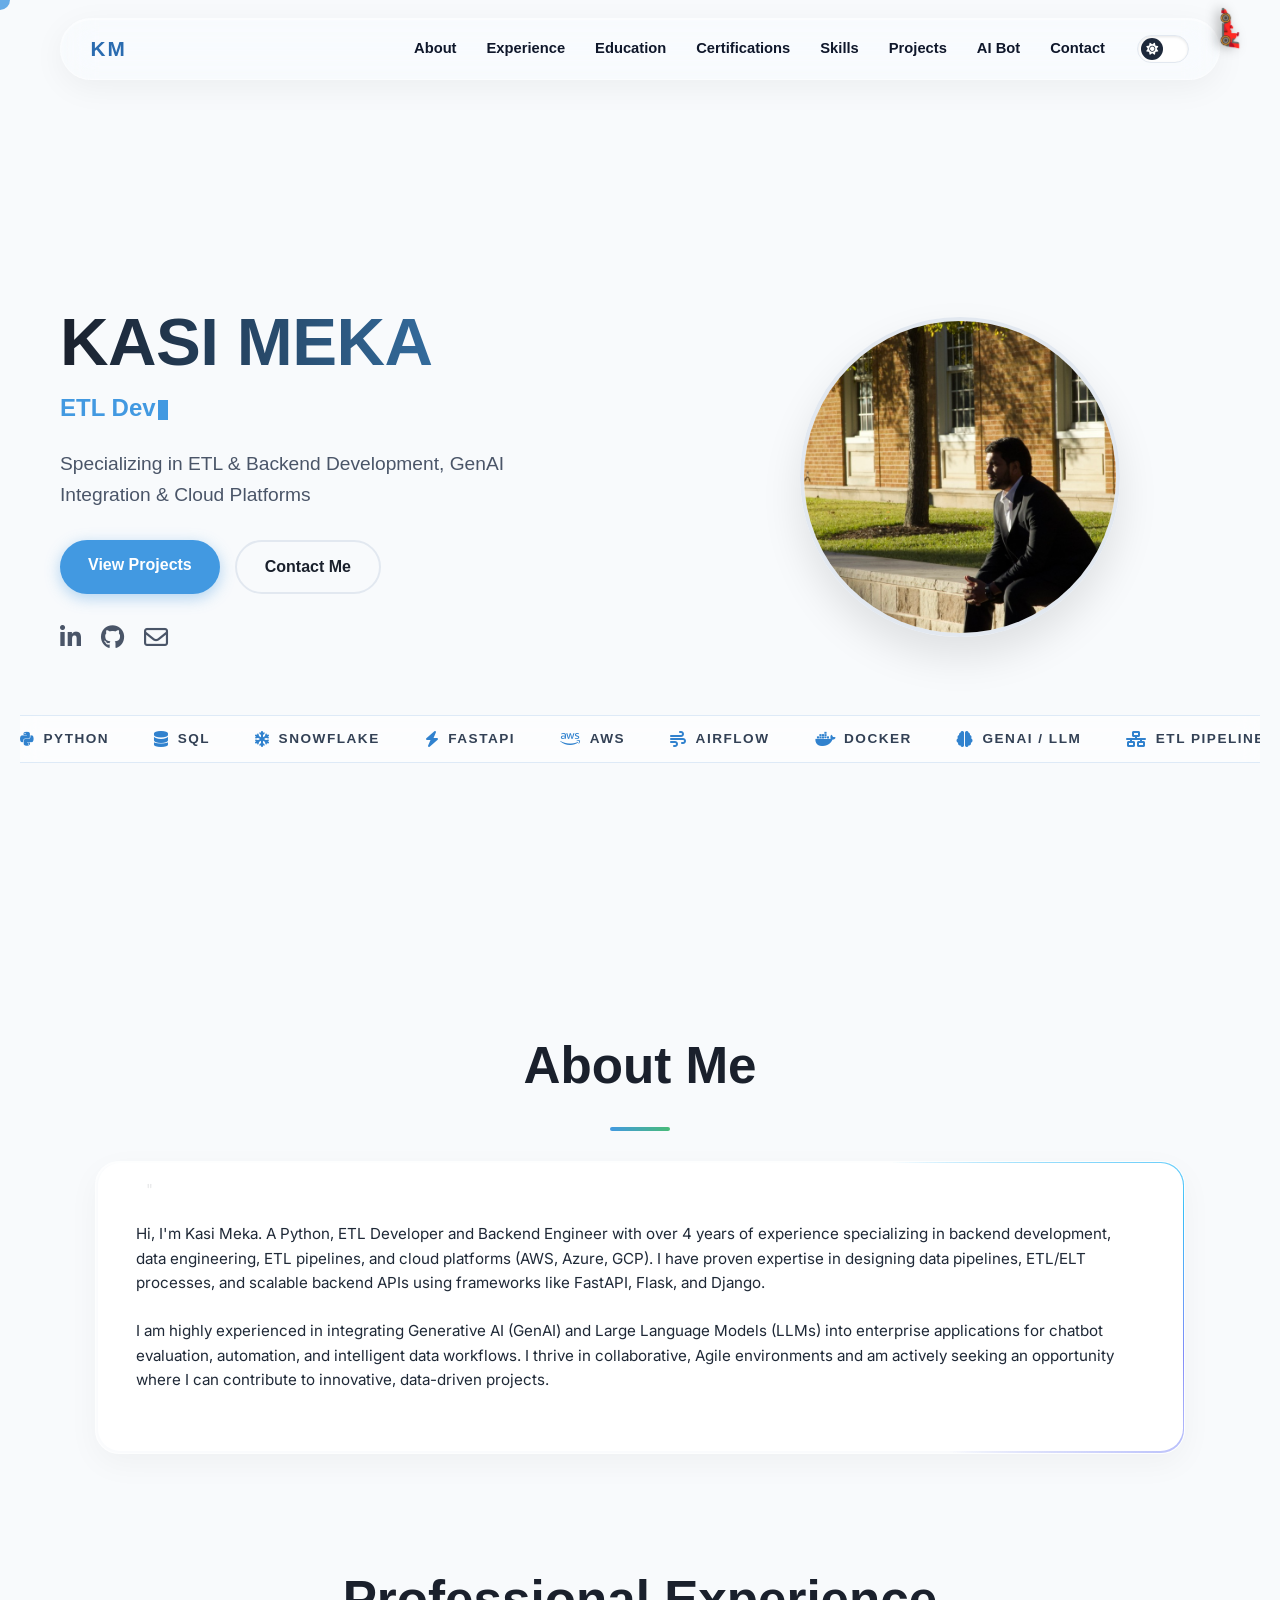
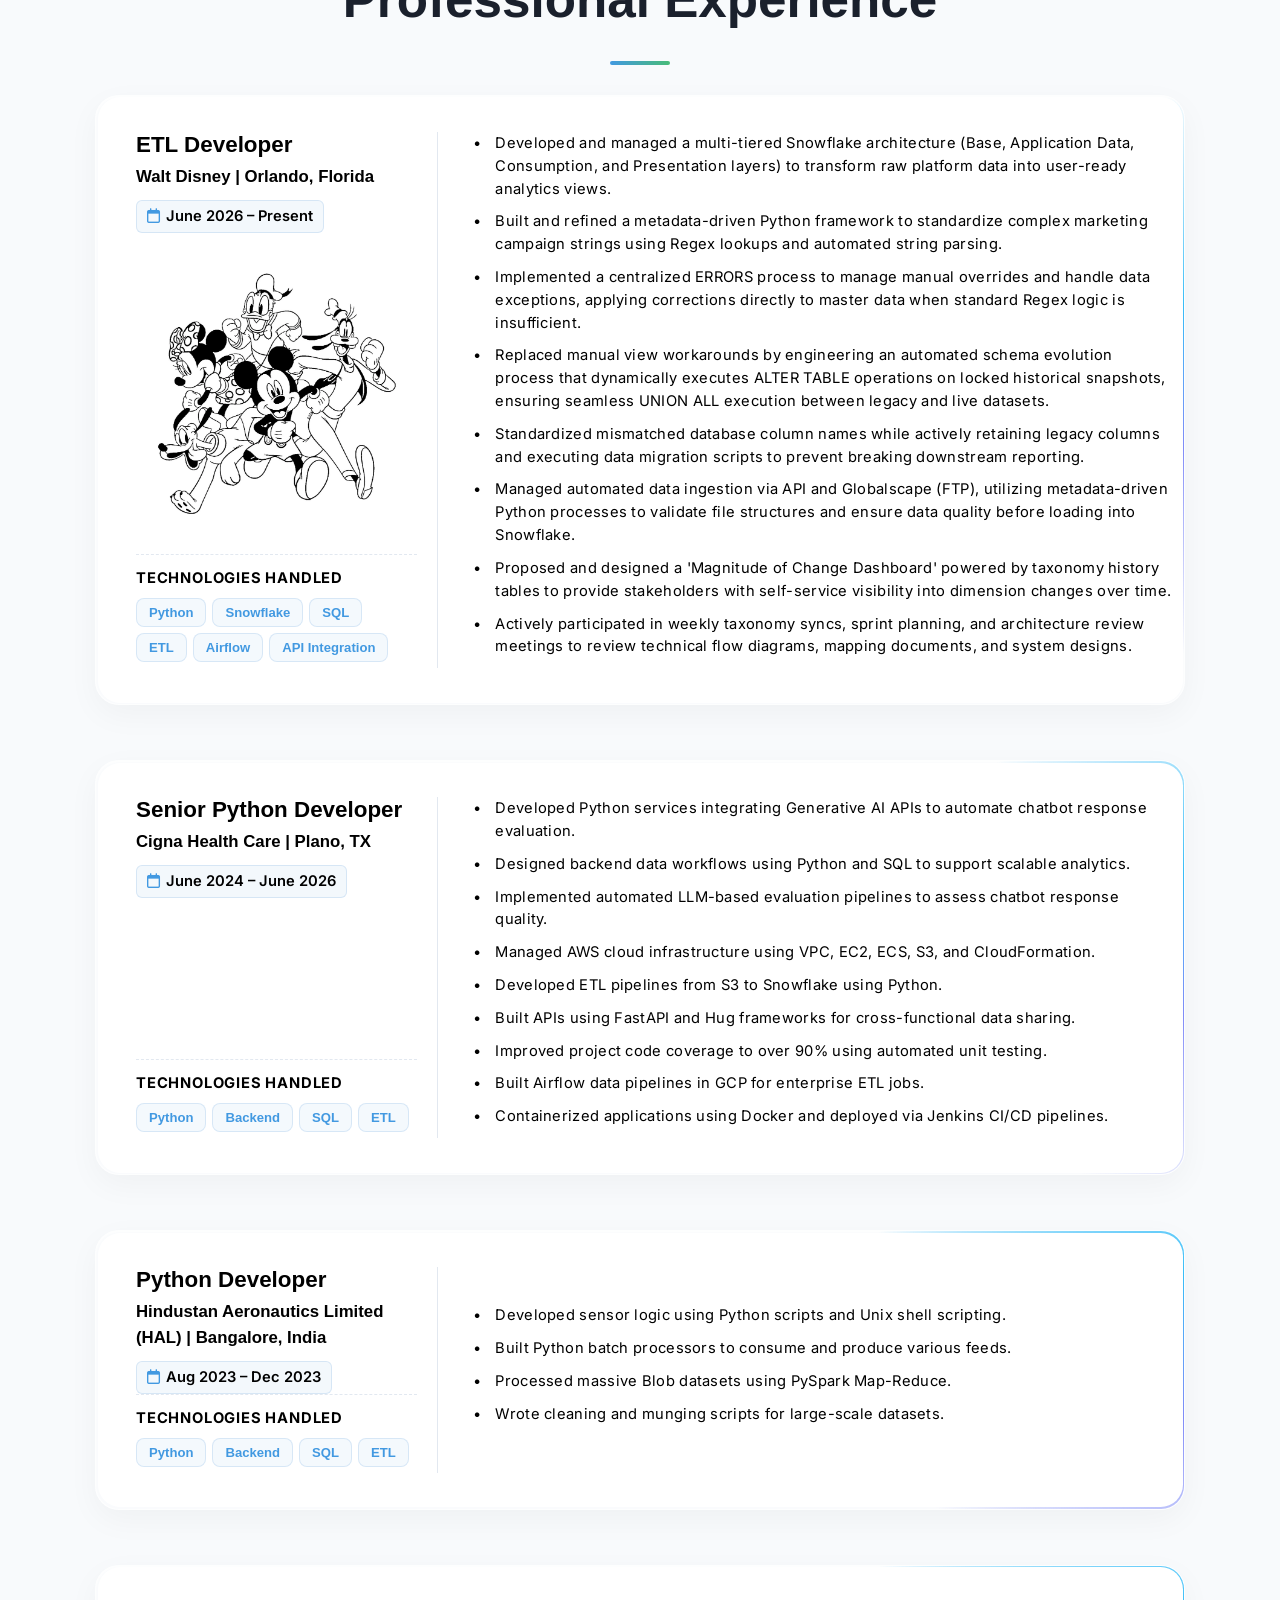
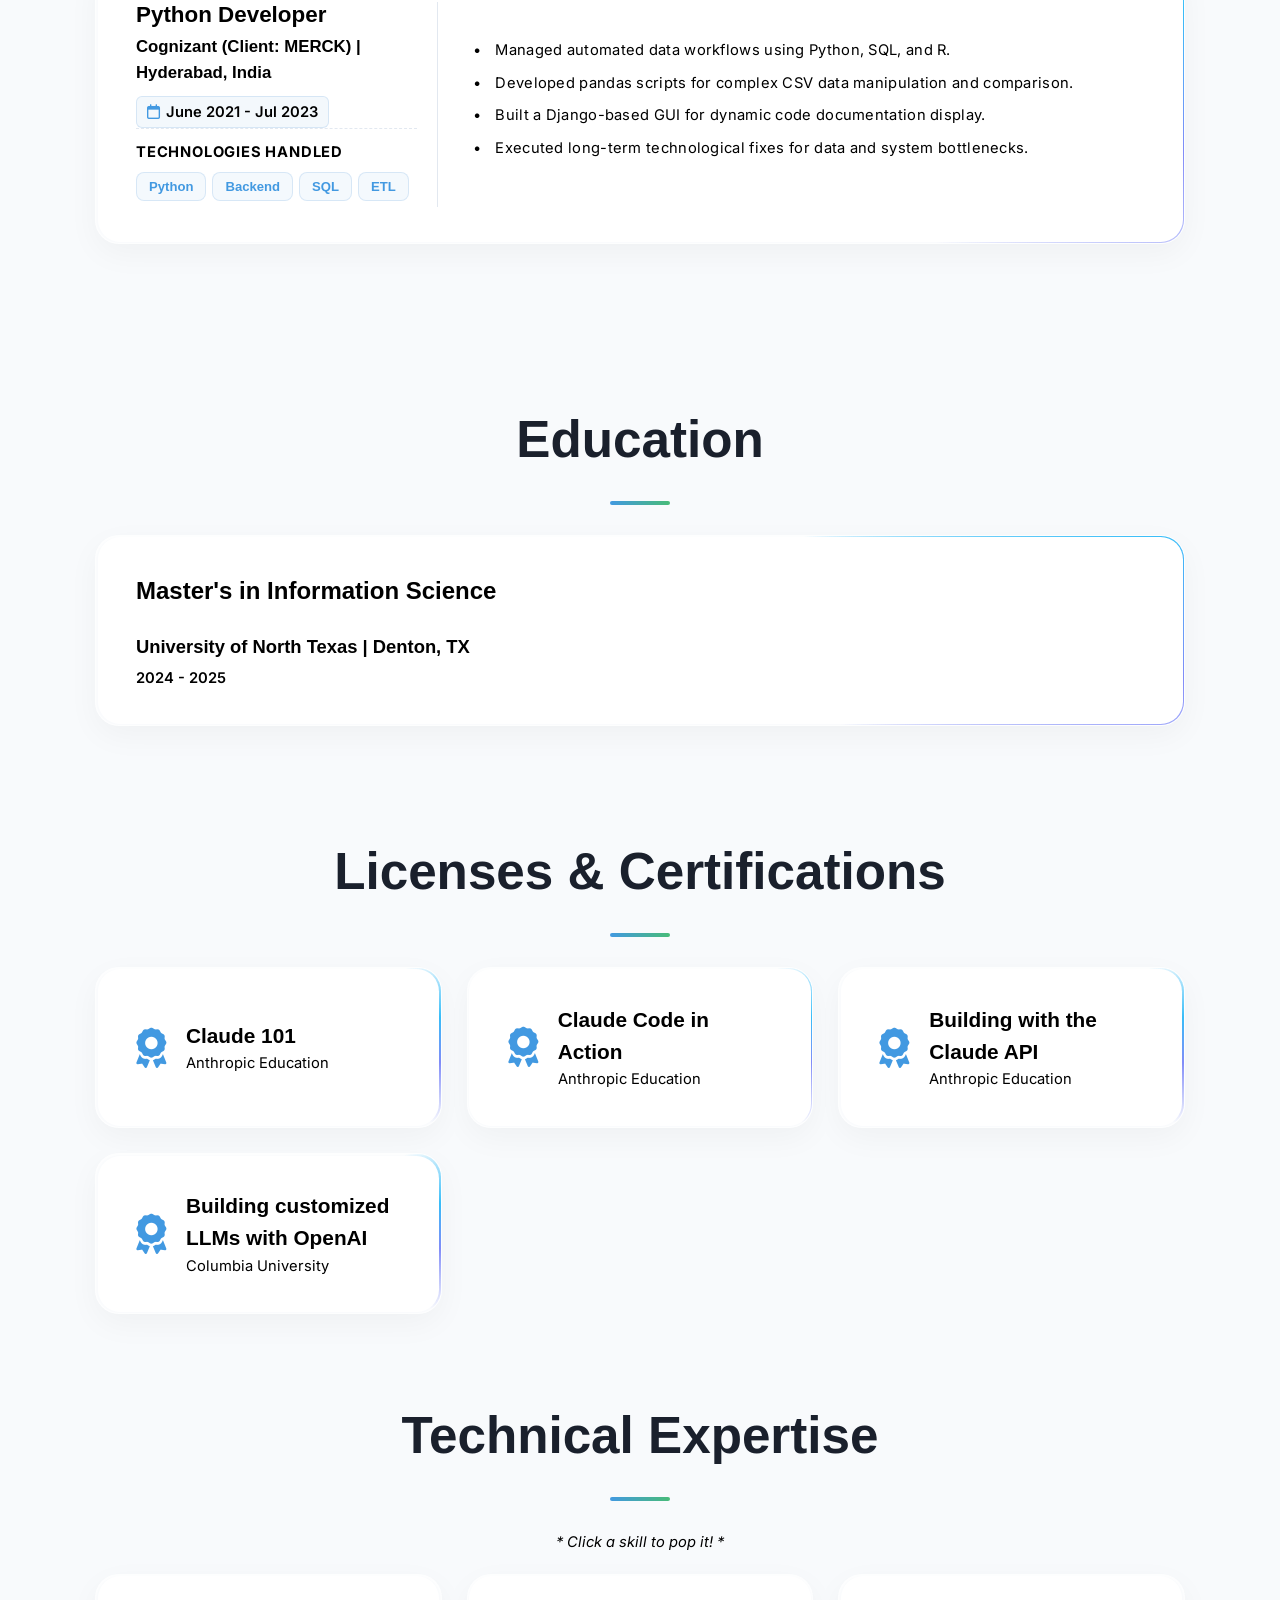
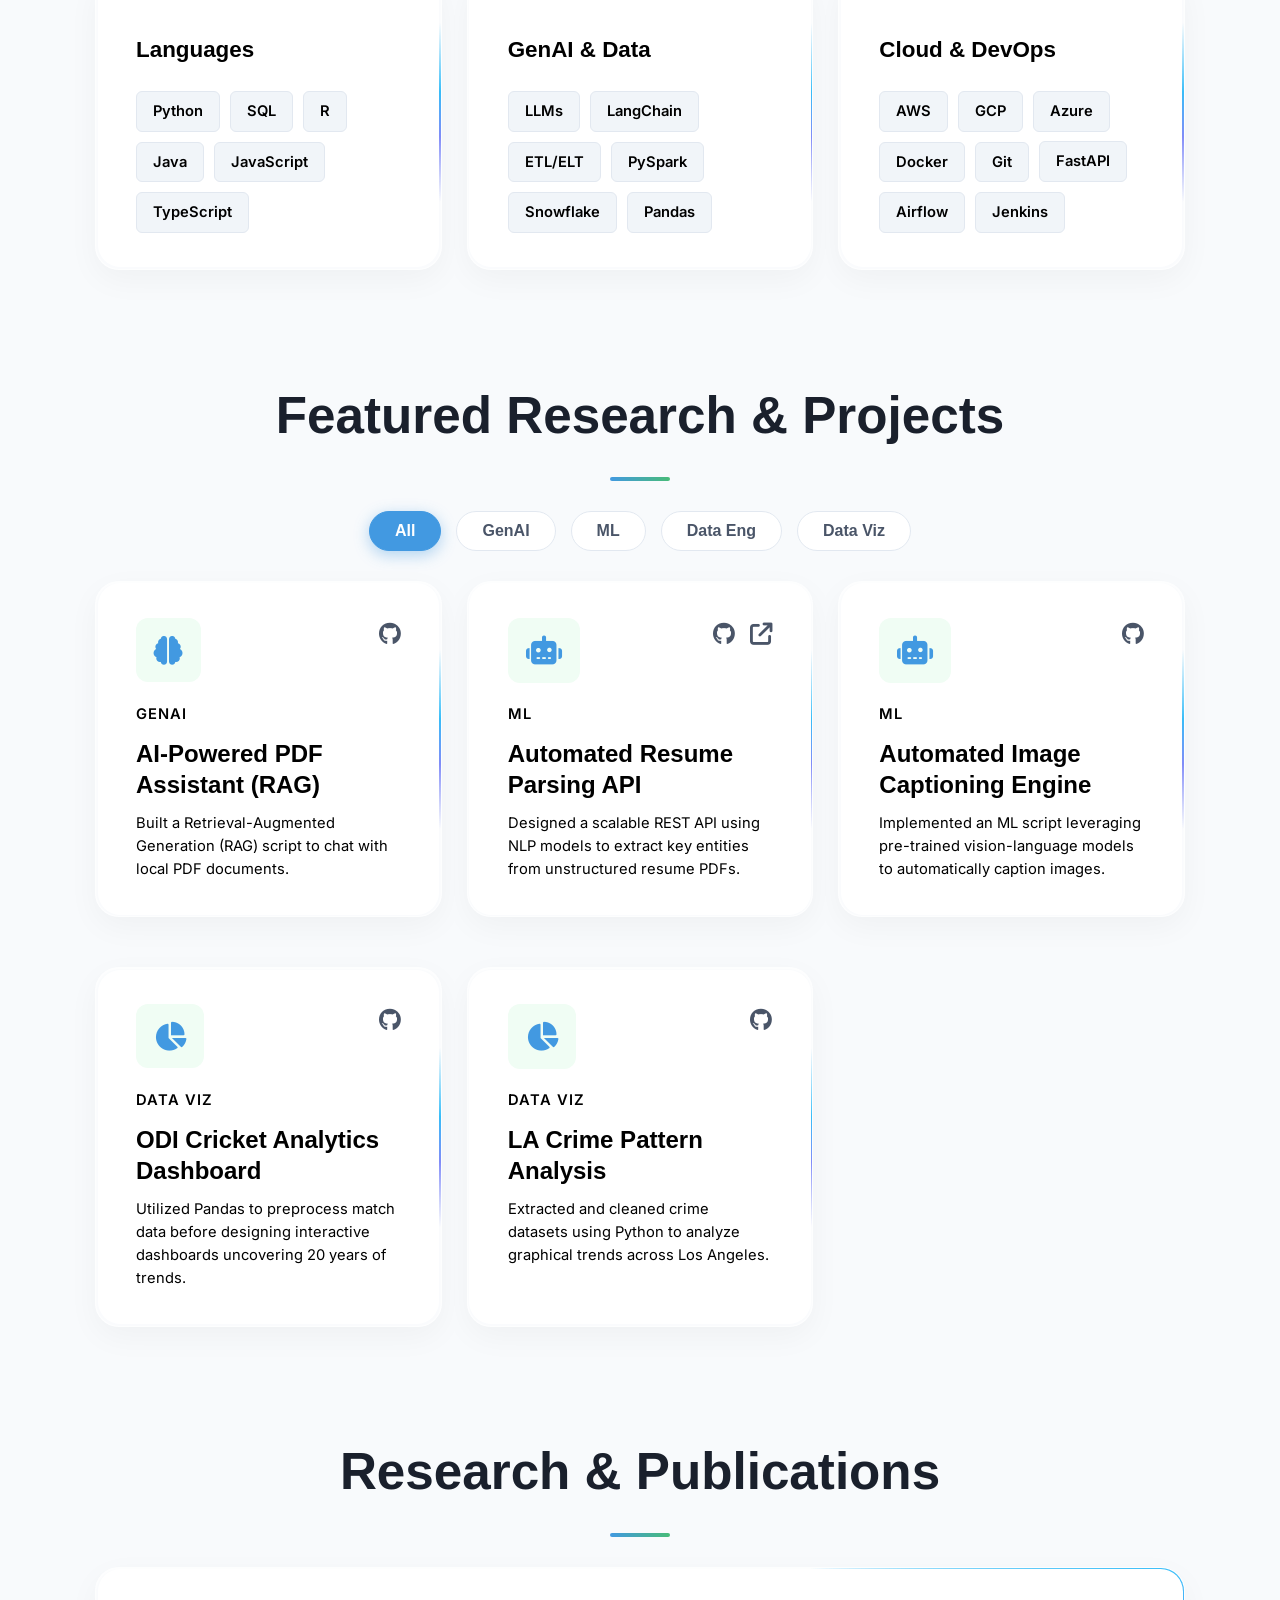
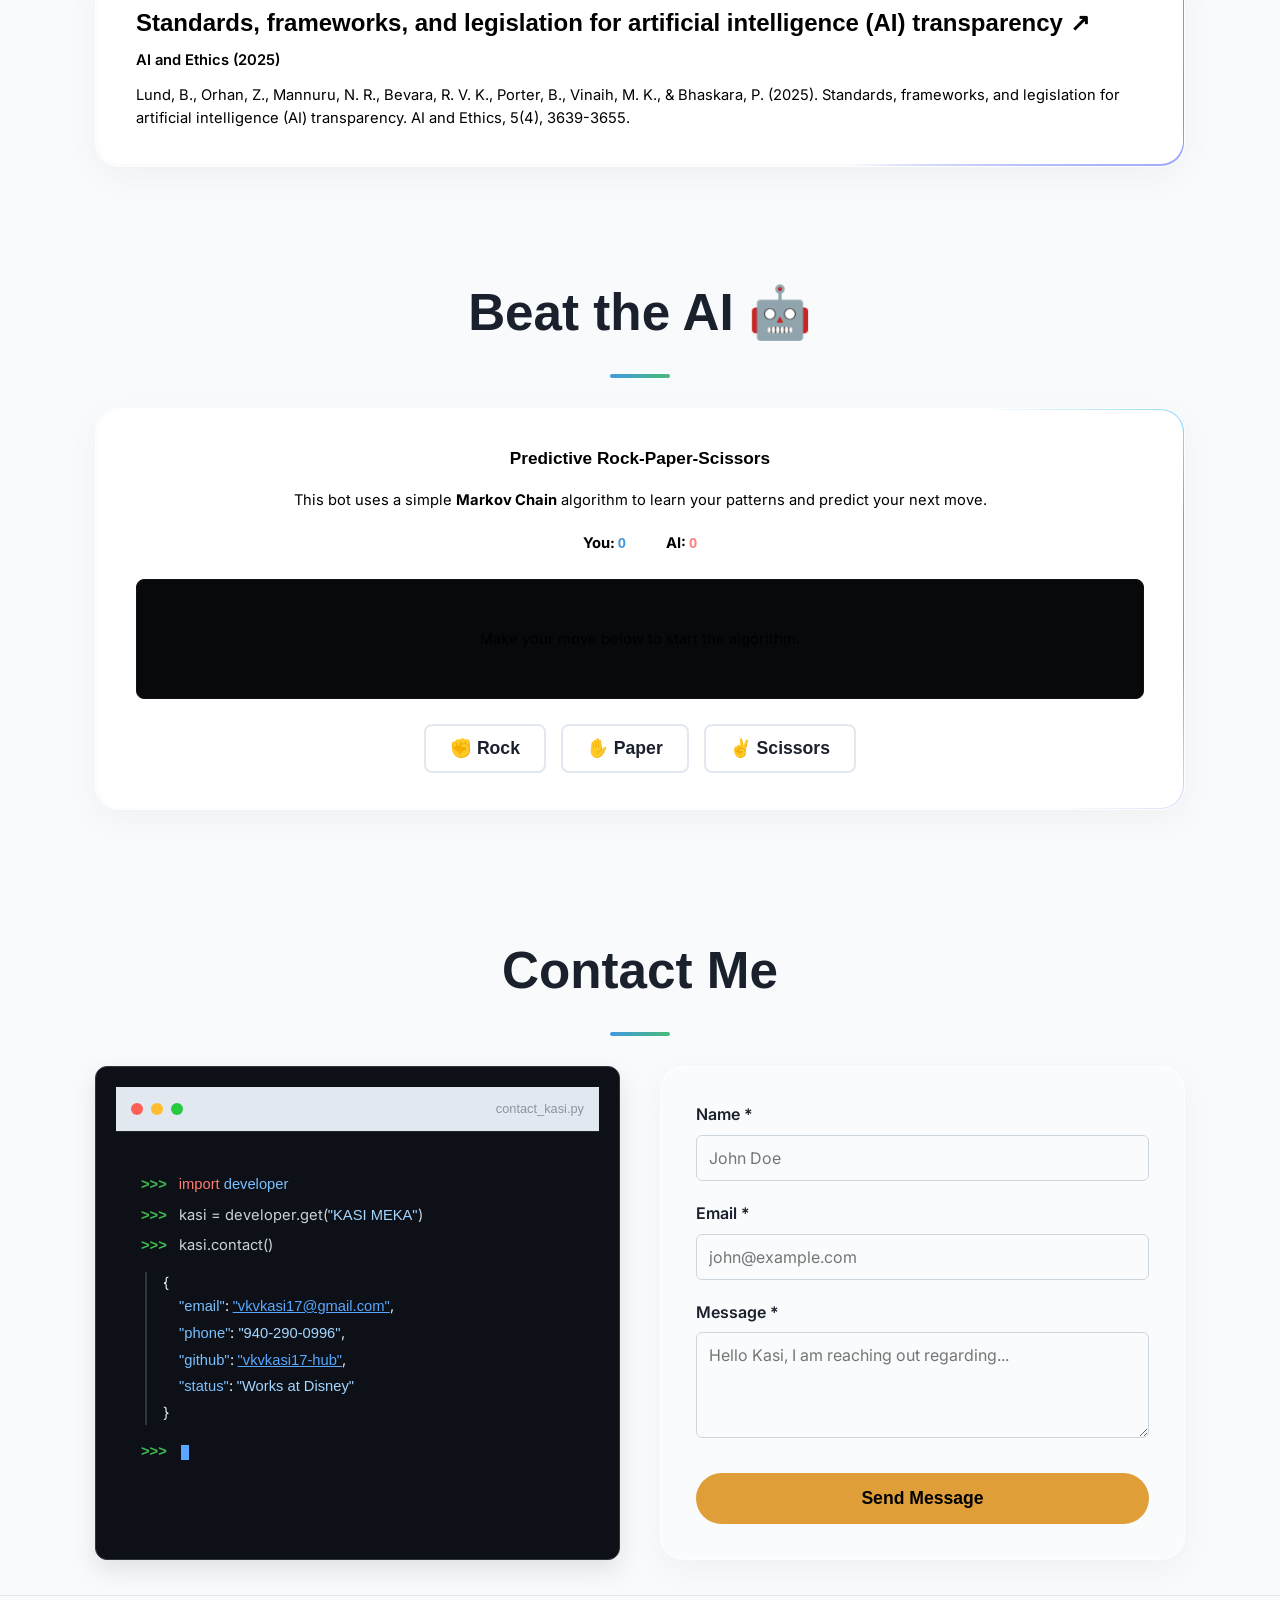
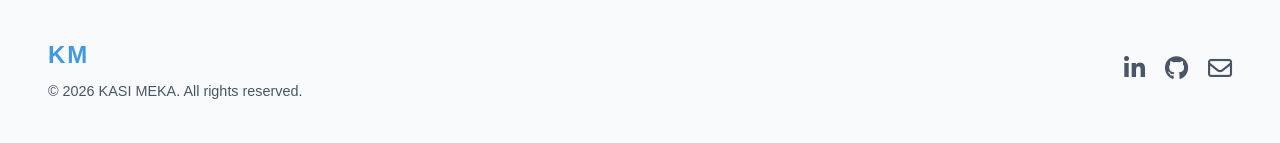
==== index.html @ 280148c3 "changes" ====
<!DOCTYPE html>
<html lang="en">
<head>
    <meta charset="UTF-8">
    <meta name="viewport" content="width=device-width, initial-scale=1.0">
    <title>KASI MEKA | Portfolio</title>
    <script src="https://cdnjs.cloudflare.com/ajax/libs/three.js/r128/three.min.js"></script>
    <script src="https://cdn.jsdelivr.net/npm/canvas-confetti@1.6.0/dist/confetti.browser.min.js"></script>
    <script src="https://cdnjs.cloudflare.com/ajax/libs/three.js/r128/three.min.js"></script>
    <link rel="stylesheet" href="https://cdnjs.cloudflare.com/ajax/libs/font-awesome/6.4.0/css/all.min.css">
    <link rel="preconnect" href="https://fonts.googleapis.com">
    <link rel="preconnect" href="https://fonts.gstatic.com" crossorigin>
    <link href="https://fonts.googleapis.com/css2?family=Inter:wght@300;400;600;800&family=Fira+Code:wght@400;600&display=swap" rel="stylesheet">
    <link rel="stylesheet" href="style.css">
</head>

<body class="at-top in-hero is-idle">
  <!-- Place the canvas right at the top inside the body -->
   <canvas id="bg-3d-canvas" style="position: fixed; top: 0; left: 0; width: 100vw; height: 100vh; z-index: -1; pointer-events: none;"></canvas>
    
    <div id="llm-3d-bg"></div>

    <div class="race-track" id="raceTrack" style="right: 15px; z-index: 99999999;">
        <div class="race-car" id="raceCar" style="opacity: 1 !important;">🏎️</div>
    </div>

    <div class="custom-cursor" id="customCursor"></div>

    <div id="darkModeToast" class="toast-popup">
        👋 Welcome! Would you like to view the site in <b>Dark Mode</b>? 
        <br><button onclick="document.getElementById('themeToggle').click(); this.parentElement.classList.remove('show');" class="toast-btn">Switch to Dark Mode</button>
    </div>

    <div class="modal-overlay" id="celebrationModal">
        <div class="celeb-modal-content">
            <h2>🎉 Thank You! 🎉</h2>
            <p>You reached the bottom of my website! Thanks for visiting!</p>
            <div class="progress-container"><div class="progress-bar" id="modalProgressBar"></div></div>
            <button class="celeb-close-btn" onclick="closeModal()">Close</button>
        </div>
    </div> 

    <nav id="navbar">
        <div class="nav-left"><a href="#" class="logo">KM</a></div>
        <div class="nav-right-group">
            <div class="nav-links">
                <a href="#about">About</a>
                <a href="#experience">Experience</a>
                <a href="#education">Education</a>
                <a href="#certifications">Certifications</a>
                <a href="#skills">Skills</a>
                <a href="#projects">Projects</a>
                <a href="#game">AI Bot</a>
                <a href="#contact">Contact</a>
            </div>
            <div class="theme-switch-container">
                <label class="theme-switch">
                    <input type="checkbox" id="themeToggleCheckbox">
                    <span class="slider round">
                        <span class="slider-icon"><i class="fa-solid fa-sun" id="toggleIcon"></i></span>
                    </span>
                </label>
            </div>
        </div>
    </nav>

    <header class="hero-section">
        <div class="hero-container">
            <!-- Clean Left Column -->
            <div class="hero-text">
                <h1>KASI MEKA</h1>
                <div class="typewriter-text"><span id="typewriter"></span><span class="cursor">&nbsp;</span></div>
                <p class="hero-desc">Specializing in ETL & Backend Development, GenAI Integration & Cloud Platforms</p>
                
                <div class="hero-ctas">
                    <a href="#projects" class="btn-primary">View Projects</a>
                    <a href="#contact" class="btn-secondary">Contact Me</a>
                </div>

                <div class="hero-socials">
                    <a href="meka-kasi-2193003b1" target="_blank"><i class="fa-brands fa-linkedin-in"></i></a>
                    <a href="vkvkasi17-hub" target="_blank"><i class="fa-brands fa-github"></i></a>
                    <a href="mailto:vkvkasi17@gmail.com"><i class="fa-regular fa-envelope"></i></a>
                </div>
            </div>

            <!-- Clean Right Photo Column -->
            <div class="hero-visual">
                <div class="image-wrapper">
                    <img src="profile.jpeg" class="profile-img-large" onerror="this.style.display='none'">
                </div>
            </div>
        </div>

        <!-- Marquee Ticker Bar -->
        <div class="hero-ticker-wrapper">
            <div class="hero-ticker-track">
                <span><i class="fa-brands fa-python"></i> PYTHON</span>
                <span><i class="fa-solid fa-database"></i> SQL</span>
                <span><i class="fa-solid fa-snowflake"></i> SNOWFLAKE</span>
                <span><i class="fa-solid fa-bolt"></i> FASTAPI</span>
                <span><i class="fa-brands fa-aws"></i> AWS</span>
                <span><i class="fa-solid fa-wind"></i> AIRFLOW</span>
                <span><i class="fa-brands fa-docker"></i> DOCKER</span>
                <span><i class="fa-solid fa-brain"></i> GENAI / LLM</span>
                <span><i class="fa-solid fa-network-wired"></i> ETL PIPELINES</span>

                <!-- Duplicated for seamless loop -->
                <span><i class="fa-brands fa-python"></i> PYTHON</span>
                <span><i class="fa-solid fa-database"></i> SQL</span>
                <span><i class="fa-solid fa-snowflake"></i> SNOWFLAKE</span>
                <span><i class="fa-solid fa-bolt"></i> FASTAPI</span>
                <span><i class="fa-brands fa-aws"></i> AWS</span>
                <span><i class="fa-solid fa-wind"></i> AIRFLOW</span>
                <span><i class="fa-brands fa-docker"></i> DOCKER</span>
                <span><i class="fa-solid fa-brain"></i> GENAI / LLM</span>
                <span><i class="fa-solid fa-network-wired"></i> ETL PIPELINES</span>
            </div>
        </div>
    </header>

    <section id="about" class="container book-page">
        <span class="section-title">About Me</span>
        <div class="title-underline"></div>
        <div class="card" style="padding: 45px 40px; text-align: center; position: relative; overflow: hidden;">
            
            <div style="position: absolute; top: -20px; left: 10px; font-size: 10rem; color: var(--accent); opacity: 0.1; line-height: 1;">"</div>
            
            <p class="about-text" style="margin:0; font-size: 1.3rem; line-height: 1.9; font-weight: 400; position: relative; z-index: 1;">
               Hi, I'm Kasi Meka. A Python, ETL Developer and Backend Engineer with over 4 years of experience specializing in backend development, data engineering, ETL pipelines, and cloud platforms (AWS, Azure, GCP). I have proven expertise in designing data pipelines, ETL/ELT processes, and scalable backend APIs using frameworks like FastAPI, Flask, and Django.<br><br>I am highly experienced in integrating Generative AI (GenAI) and Large Language Models (LLMs) into enterprise applications for chatbot evaluation, automation, and intelligent data workflows. I thrive in collaborative, Agile environments and am actively seeking an opportunity where I can contribute to innovative, data-driven projects.
            </p>
            
            <div style="position: absolute; bottom: -70px; right: 10px; font-size: 10rem; color: var(--accent); opacity: 0.1; line-height: 1;">"</div>
        </div>
    </section>

    <section id="experience" class="container book-page">
        <span class="section-title">Professional Experience</span>
        <div class="title-underline"></div>
        <div class="experience-container" style="display: flex; flex-direction: column; gap: 30px;">
    <div class="card exp-card-grid" style="padding: 30px 35px; background: var(--card-bg); border-radius: 16px; border: 1px solid var(--border); display: grid; grid-template-columns: 30% 70%; gap: 30px; align-items: stretch; position: relative; overflow: hidden;">
        
        <!-- Left Metadata Column -->
        <div style="border-right: 1px solid var(--border); padding-right: 20px; display: flex; flex-direction: column; justify-content: space-between; position: relative; z-index: 1;">
            <div>
                <h3 style="margin: 0; font-size: 1.4rem; font-weight: 800; color: #111827; line-height: 1.2;">ETL Developer</h3>
                <h4 style="margin: 5px 0 10px 0; font-size: 1.05rem; color: var(--accent); font-weight: 600;">Walt Disney | Orlando, Florida</h4>
                
                <div style="display: inline-flex; align-items: center; font-size: 0.8rem; font-weight: 600; color: #374151; background: rgba(49, 130, 206, 0.06); padding: 4px 10px; border-radius: 6px; border: 1px solid rgba(49, 130, 206, 0.15);">
                    <i class="fa-regular fa-calendar" style="margin-right: 6px; color: var(--accent);"></i> June 2026 – Present
                </div>
            </div>
            
            
        <div style="display: flex; flex: 1; justify-content: center; align-items: center; width: 100%; min-height: 180px; z-index: 1;">
            <img src="disney-logo.jpeg" 
                 style="width: 240px; height: auto; pointer-events: none; mix-blend-mode: multiply;" />
        </div>
        <div style="margin-top: auto; padding-top: 12px; border-top: 1px dashed var(--border);">
            <div style="font-size: 0.75rem; text-transform: uppercase; letter-spacing: 0.8px; color: #4b5563; font-weight: 700; margin-bottom: 8px;">Technologies Handled</div>
            <div style="display: flex; flex-wrap: wrap;">
                <button class='tech-badge-btn'>Python</button><button class='tech-badge-btn'>Snowflake</button><button class='tech-badge-btn'>SQL</button><button class='tech-badge-btn'>ETL</button><button class='tech-badge-btn'>Airflow</button><button class='tech-badge-btn'>API Integration</button>
            </div>
        </div>
        
        </div>
        
        <!-- Right Column: Reduced Font Bullet Points -->
        <div style="margin: 0; padding-left: 5px; display: flex; align-items: center; position: relative; z-index: 2;">
            <ul style="margin: 0; padding: 0; list-style: none; color: #1f2937; width: 100%;">
                <li style='margin-bottom: 10px; position: relative; padding-left: 22px; color: #1f2937; font-size: 0.95rem; line-height: 1.6;'><span style='position: absolute; left: 0; color: var(--accent);'>•</span>Developed and managed a multi-tiered Snowflake architecture (Base, Application Data, Consumption, and Presentation layers) to transform raw platform data into user-ready analytics views.</li><li style='margin-bottom: 10px; position: relative; padding-left: 22px; color: #1f2937; font-size: 0.95rem; line-height: 1.6;'><span style='position: absolute; left: 0; color: var(--accent);'>•</span>Built and refined a metadata-driven Python framework to standardize complex marketing campaign strings using Regex lookups and automated string parsing.</li><li style='margin-bottom: 10px; position: relative; padding-left: 22px; color: #1f2937; font-size: 0.95rem; line-height: 1.6;'><span style='position: absolute; left: 0; color: var(--accent);'>•</span>Implemented a centralized ERRORS process to manage manual overrides and handle data exceptions, applying corrections directly to master data when standard Regex logic is insufficient.</li><li style='margin-bottom: 10px; position: relative; padding-left: 22px; color: #1f2937; font-size: 0.95rem; line-height: 1.6;'><span style='position: absolute; left: 0; color: var(--accent);'>•</span>Replaced manual view workarounds by engineering an automated schema evolution process that dynamically executes ALTER TABLE operations on locked historical snapshots, ensuring seamless UNION ALL execution between legacy and live datasets.</li><li style='margin-bottom: 10px; position: relative; padding-left: 22px; color: #1f2937; font-size: 0.95rem; line-height: 1.6;'><span style='position: absolute; left: 0; color: var(--accent);'>•</span>Standardized mismatched database column names while actively retaining legacy columns and executing data migration scripts to prevent breaking downstream reporting.</li><li style='margin-bottom: 10px; position: relative; padding-left: 22px; color: #1f2937; font-size: 0.95rem; line-height: 1.6;'><span style='position: absolute; left: 0; color: var(--accent);'>•</span>Managed automated data ingestion via API and Globalscape (FTP), utilizing metadata-driven Python processes to validate file structures and ensure data quality before loading into Snowflake.</li><li style='margin-bottom: 10px; position: relative; padding-left: 22px; color: #1f2937; font-size: 0.95rem; line-height: 1.6;'><span style='position: absolute; left: 0; color: var(--accent);'>•</span>Proposed and designed a 'Magnitude of Change Dashboard' powered by taxonomy history tables to provide stakeholders with self-service visibility into dimension changes over time.</li><li style='margin-bottom: 10px; position: relative; padding-left: 22px; color: #1f2937; font-size: 0.95rem; line-height: 1.6;'><span style='position: absolute; left: 0; color: var(--accent);'>•</span>Actively participated in weekly taxonomy syncs, sprint planning, and architecture review meetings to review technical flow diagrams, mapping documents, and system designs.</li>
            </ul>
        </div>
        
    </div>
    
    <div class="card exp-card-grid" style="padding: 30px 35px; background: var(--card-bg); border-radius: 16px; border: 1px solid var(--border); display: grid; grid-template-columns: 30% 70%; gap: 30px; align-items: stretch; position: relative; overflow: hidden;">
        
        <!-- Left Metadata Column -->
        <div style="border-right: 1px solid var(--border); padding-right: 20px; display: flex; flex-direction: column; justify-content: space-between; position: relative; z-index: 1;">
            <div>
                <h3 style="margin: 0; font-size: 1.4rem; font-weight: 800; color: #111827; line-height: 1.2;">Senior Python Developer</h3>
                <h4 style="margin: 5px 0 10px 0; font-size: 1.05rem; color: var(--accent); font-weight: 600;">Cigna Health Care | Plano, TX</h4>
                
                <div style="display: inline-flex; align-items: center; font-size: 0.8rem; font-weight: 600; color: #374151; background: rgba(49, 130, 206, 0.06); padding: 4px 10px; border-radius: 6px; border: 1px solid rgba(49, 130, 206, 0.15);">
                    <i class="fa-regular fa-calendar" style="margin-right: 6px; color: var(--accent);"></i> June 2024 – June 2026
                </div>
            </div>
            
            
        <div style="margin-top: auto; padding-top: 12px; border-top: 1px dashed var(--border);">
            <div style="font-size: 0.75rem; text-transform: uppercase; letter-spacing: 0.8px; color: #4b5563; font-weight: 700; margin-bottom: 8px;">Technologies Handled</div>
            <div style="display: flex; flex-wrap: wrap;">
                <button class='tech-badge-btn'>Python</button><button class='tech-badge-btn'>Backend</button><button class='tech-badge-btn'>SQL</button><button class='tech-badge-btn'>ETL</button>
            </div>
        </div>
        
        </div>
        
        <!-- Right Column: Reduced Font Bullet Points -->
        <div style="margin: 0; padding-left: 5px; display: flex; align-items: center; position: relative; z-index: 2;">
            <ul style="margin: 0; padding: 0; list-style: none; color: #1f2937; width: 100%;">
                <li style='margin-bottom: 10px; position: relative; padding-left: 22px; color: #1f2937; font-size: 0.95rem; line-height: 1.6;'><span style='position: absolute; left: 0; color: var(--accent);'>•</span>Developed Python services integrating Generative AI APIs to automate chatbot response evaluation.</li><li style='margin-bottom: 10px; position: relative; padding-left: 22px; color: #1f2937; font-size: 0.95rem; line-height: 1.6;'><span style='position: absolute; left: 0; color: var(--accent);'>•</span>Designed backend data workflows using Python and SQL to support scalable analytics.</li><li style='margin-bottom: 10px; position: relative; padding-left: 22px; color: #1f2937; font-size: 0.95rem; line-height: 1.6;'><span style='position: absolute; left: 0; color: var(--accent);'>•</span>Implemented automated LLM-based evaluation pipelines to assess chatbot response quality.</li><li style='margin-bottom: 10px; position: relative; padding-left: 22px; color: #1f2937; font-size: 0.95rem; line-height: 1.6;'><span style='position: absolute; left: 0; color: var(--accent);'>•</span>Managed AWS cloud infrastructure using VPC, EC2, ECS, S3, and CloudFormation.</li><li style='margin-bottom: 10px; position: relative; padding-left: 22px; color: #1f2937; font-size: 0.95rem; line-height: 1.6;'><span style='position: absolute; left: 0; color: var(--accent);'>•</span>Developed ETL pipelines from S3 to Snowflake using Python.</li><li style='margin-bottom: 10px; position: relative; padding-left: 22px; color: #1f2937; font-size: 0.95rem; line-height: 1.6;'><span style='position: absolute; left: 0; color: var(--accent);'>•</span>Built APIs using FastAPI and Hug frameworks for cross-functional data sharing.</li><li style='margin-bottom: 10px; position: relative; padding-left: 22px; color: #1f2937; font-size: 0.95rem; line-height: 1.6;'><span style='position: absolute; left: 0; color: var(--accent);'>•</span>Improved project code coverage to over 90% using automated unit testing.</li><li style='margin-bottom: 10px; position: relative; padding-left: 22px; color: #1f2937; font-size: 0.95rem; line-height: 1.6;'><span style='position: absolute; left: 0; color: var(--accent);'>•</span>Built Airflow data pipelines in GCP for enterprise ETL jobs.</li><li style='margin-bottom: 10px; position: relative; padding-left: 22px; color: #1f2937; font-size: 0.95rem; line-height: 1.6;'><span style='position: absolute; left: 0; color: var(--accent);'>•</span>Containerized applications using Docker and deployed via Jenkins CI/CD pipelines.</li>
            </ul>
        </div>
        
    </div>
    
    <div class="card exp-card-grid" style="padding: 30px 35px; background: var(--card-bg); border-radius: 16px; border: 1px solid var(--border); display: grid; grid-template-columns: 30% 70%; gap: 30px; align-items: stretch; position: relative; overflow: hidden;">
        
        <!-- Left Metadata Column -->
        <div style="border-right: 1px solid var(--border); padding-right: 20px; display: flex; flex-direction: column; justify-content: space-between; position: relative; z-index: 1;">
            <div>
                <h3 style="margin: 0; font-size: 1.4rem; font-weight: 800; color: #111827; line-height: 1.2;">Python Developer</h3>
                <h4 style="margin: 5px 0 10px 0; font-size: 1.05rem; color: var(--accent); font-weight: 600;">Hindustan Aeronautics Limited (HAL) | Bangalore, India</h4>
                
                <div style="display: inline-flex; align-items: center; font-size: 0.8rem; font-weight: 600; color: #374151; background: rgba(49, 130, 206, 0.06); padding: 4px 10px; border-radius: 6px; border: 1px solid rgba(49, 130, 206, 0.15);">
                    <i class="fa-regular fa-calendar" style="margin-right: 6px; color: var(--accent);"></i> Aug 2023 – Dec 2023
                </div>
            </div>
            
            
        <div style="margin-top: auto; padding-top: 12px; border-top: 1px dashed var(--border);">
            <div style="font-size: 0.75rem; text-transform: uppercase; letter-spacing: 0.8px; color: #4b5563; font-weight: 700; margin-bottom: 8px;">Technologies Handled</div>
            <div style="display: flex; flex-wrap: wrap;">
                <button class='tech-badge-btn'>Python</button><button class='tech-badge-btn'>Backend</button><button class='tech-badge-btn'>SQL</button><button class='tech-badge-btn'>ETL</button>
            </div>
        </div>
        
        </div>
        
        <!-- Right Column: Reduced Font Bullet Points -->
        <div style="margin: 0; padding-left: 5px; display: flex; align-items: center; position: relative; z-index: 2;">
            <ul style="margin: 0; padding: 0; list-style: none; color: #1f2937; width: 100%;">
                <li style='margin-bottom: 10px; position: relative; padding-left: 22px; color: #1f2937; font-size: 0.95rem; line-height: 1.6;'><span style='position: absolute; left: 0; color: var(--accent);'>•</span>Developed sensor logic using Python scripts and Unix shell scripting.</li><li style='margin-bottom: 10px; position: relative; padding-left: 22px; color: #1f2937; font-size: 0.95rem; line-height: 1.6;'><span style='position: absolute; left: 0; color: var(--accent);'>•</span>Built Python batch processors to consume and produce various feeds.</li><li style='margin-bottom: 10px; position: relative; padding-left: 22px; color: #1f2937; font-size: 0.95rem; line-height: 1.6;'><span style='position: absolute; left: 0; color: var(--accent);'>•</span>Processed massive Blob datasets using PySpark Map-Reduce.</li><li style='margin-bottom: 10px; position: relative; padding-left: 22px; color: #1f2937; font-size: 0.95rem; line-height: 1.6;'><span style='position: absolute; left: 0; color: var(--accent);'>•</span>Wrote cleaning and munging scripts for large-scale datasets.</li>
            </ul>
        </div>
        
    </div>
    
    <div class="card exp-card-grid" style="padding: 30px 35px; background: var(--card-bg); border-radius: 16px; border: 1px solid var(--border); display: grid; grid-template-columns: 30% 70%; gap: 30px; align-items: stretch; position: relative; overflow: hidden;">
        
        <!-- Left Metadata Column -->
        <div style="border-right: 1px solid var(--border); padding-right: 20px; display: flex; flex-direction: column; justify-content: space-between; position: relative; z-index: 1;">
            <div>
                <h3 style="margin: 0; font-size: 1.4rem; font-weight: 800; color: #111827; line-height: 1.2;">Python Developer</h3>
                <h4 style="margin: 5px 0 10px 0; font-size: 1.05rem; color: var(--accent); font-weight: 600;">Cognizant (Client: MERCK) | Hyderabad, India</h4>
                
                <div style="display: inline-flex; align-items: center; font-size: 0.8rem; font-weight: 600; color: #374151; background: rgba(49, 130, 206, 0.06); padding: 4px 10px; border-radius: 6px; border: 1px solid rgba(49, 130, 206, 0.15);">
                    <i class="fa-regular fa-calendar" style="margin-right: 6px; color: var(--accent);"></i> June 2021 - Jul 2023
                </div>
            </div>
            
            
        <div style="margin-top: auto; padding-top: 12px; border-top: 1px dashed var(--border);">
            <div style="font-size: 0.75rem; text-transform: uppercase; letter-spacing: 0.8px; color: #4b5563; font-weight: 700; margin-bottom: 8px;">Technologies Handled</div>
            <div style="display: flex; flex-wrap: wrap;">
                <button class='tech-badge-btn'>Python</button><button class='tech-badge-btn'>Backend</button><button class='tech-badge-btn'>SQL</button><button class='tech-badge-btn'>ETL</button>
            </div>
        </div>
        
        </div>
        
        <!-- Right Column: Reduced Font Bullet Points -->
        <div style="margin: 0; padding-left: 5px; display: flex; align-items: center; position: relative; z-index: 2;">
            <ul style="margin: 0; padding: 0; list-style: none; color: #1f2937; width: 100%;">
                <li style='margin-bottom: 10px; position: relative; padding-left: 22px; color: #1f2937; font-size: 0.95rem; line-height: 1.6;'><span style='position: absolute; left: 0; color: var(--accent);'>•</span>Managed automated data workflows using Python, SQL, and R.</li><li style='margin-bottom: 10px; position: relative; padding-left: 22px; color: #1f2937; font-size: 0.95rem; line-height: 1.6;'><span style='position: absolute; left: 0; color: var(--accent);'>•</span>Developed pandas scripts for complex CSV data manipulation and comparison.</li><li style='margin-bottom: 10px; position: relative; padding-left: 22px; color: #1f2937; font-size: 0.95rem; line-height: 1.6;'><span style='position: absolute; left: 0; color: var(--accent);'>•</span>Built a Django-based GUI for dynamic code documentation display.</li><li style='margin-bottom: 10px; position: relative; padding-left: 22px; color: #1f2937; font-size: 0.95rem; line-height: 1.6;'><span style='position: absolute; left: 0; color: var(--accent);'>•</span>Executed long-term technological fixes for data and system bottlenecks.</li>
            </ul>
        </div>
        
    </div>
    </div>
    </section>

    <section id="education" class="container book-page">
        <span class="section-title">Education</span>
        <div class="title-underline"></div>
        <div class="card"><h3 style="color: var(--accent); margin-top:0; font-size: 1.5rem;">Master's in Information Science</h3><h4 style="margin:5px 0; font-size: 1.15rem;">University of North Texas | Denton, TX</h4><div style="font-weight:600; color:var(--text-muted); font-size: 1.05rem;">2024 - 2025</div></div>
    </section>

    <section id="certifications" class="container book-page">
        <span class="section-title">Licenses & Certifications</span>
        <div class="title-underline"></div>
        <div class="cert-grid" style="display: grid; grid-template-columns: repeat(auto-fit, minmax(300px, 1fr)); gap: 25px;"><div class="card cert-card cert-item" data-img="Claude 101.jpg.png" style="display:flex; align-items:center; gap:20px; padding:25px;"><i class="fa-solid fa-award cert-icon" style="font-size:2.5rem; color:var(--accent);"></i><div><h4 style="margin:0; font-size:1.3rem;">Claude 101</h4><p style="margin:0; font-size:1.05rem; color:var(--text-muted);">Anthropic Education</p></div></div><div class="card cert-card cert-item" data-img="Claude Code in Action.jpg.png" style="display:flex; align-items:center; gap:20px; padding:25px;"><i class="fa-solid fa-award cert-icon" style="font-size:2.5rem; color:var(--accent);"></i><div><h4 style="margin:0; font-size:1.3rem;">Claude Code in Action</h4><p style="margin:0; font-size:1.05rem; color:var(--text-muted);">Anthropic Education</p></div></div><div class="card cert-card cert-item" data-img="Claude with the Anthropic API.jpg.png" style="display:flex; align-items:center; gap:20px; padding:25px;"><i class="fa-solid fa-award cert-icon" style="font-size:2.5rem; color:var(--accent);"></i><div><h4 style="margin:0; font-size:1.3rem;">Building with the Claude API</h4><p style="margin:0; font-size:1.05rem; color:var(--text-muted);">Anthropic Education</p></div></div><div class="card cert-card cert-item" data-img="" style="display:flex; align-items:center; gap:20px; padding:25px;"><i class="fa-solid fa-award cert-icon" style="font-size:2.5rem; color:var(--accent);"></i><div><h4 style="margin:0; font-size:1.3rem;">Building customized LLMs with OpenAI</h4><p style="margin:0; font-size:1.05rem; color:var(--text-muted);">Columbia University</p></div></div></div>
    </section>

    <img id="hover-preview-img" src="" alt="Certificate Preview">

    <section id="skills" class="container book-page">
        <span class="section-title">Technical Expertise</span>
        <div class="title-underline"></div>
        <p style="text-align: center; color: var(--text-muted); margin-bottom: 20px;"><i>* Click a skill to pop it! *</i></p>
        <div class='skills-grid'><div class='card'><h3 style='font-size: 1.4rem;'>Languages</h3><div class='tag-container'><span class='tag skill-tag'>Python</span><span class='tag skill-tag'>SQL</span><span class='tag skill-tag'>R</span><span class='tag skill-tag'>Java</span><span class='tag skill-tag'>JavaScript</span><span class='tag skill-tag'>TypeScript</span></div></div><div class='card'><h3 style='font-size: 1.4rem;'>GenAI & Data</h3><div class='tag-container'><span class='tag skill-tag'>LLMs</span><span class='tag skill-tag'>LangChain</span><span class='tag skill-tag'>ETL/ELT</span><span class='tag skill-tag'>PySpark</span><span class='tag skill-tag'>Snowflake</span><span class='tag skill-tag'>Pandas</span></div></div><div class='card'><h3 style='font-size: 1.4rem;'>Cloud & DevOps</h3><div class='tag-container'><span class='tag skill-tag'>AWS</span><span class='tag skill-tag'>GCP</span><span class='tag skill-tag'>Azure</span><span class='tag skill-tag'>Docker</span><span class='tag skill-tag'>Git</span><span class='tag skill-tag'>FastAPI</span><span class='tag skill-tag'>Airflow</span><span class='tag skill-tag'>Jenkins</span></div></div></div>
    </section>

    <section id="projects" class="container book-page">
        <span class="section-title">Featured Research & Projects</span>
        <div class="title-underline"></div>
        <div class="filter-container">
            <button class="filter-btn active" onclick="filterProjects('all')">All</button>
            <button class="filter-btn" onclick="filterProjects('GenAI')">GenAI</button>
            <button class="filter-btn" onclick="filterProjects('ML')">ML</button>
            <button class="filter-btn" onclick="filterProjects('Data Engineering')">Data Eng</button>
            <button class="filter-btn" onclick="filterProjects('Data Viz')">Data Viz</button>
        </div>
        <div class="skills-grid" id="project-grid"><div class="card new-project-card modal-trigger" style="cursor: pointer; padding: 35px;" data-category="GenAI" data-title="AI-Powered PDF Assistant (RAG)" data-tech="Python, LangChain, OpenAI, ChromaDB" data-overview="<strong>About the Project:</strong> A lightweight AI assistant that reads personal documents and answers questions accurately using RAG methodology.<br><br><strong>Implementation:</strong> Built locally using Python, LangChain, and ChromaDB for vector storage. It chunks PDF text, creates embeddings via OpenAI, and retrieves relevant context to answer user queries, demonstrating core GenAI orchestration." data-github="https://github.com/vkvkasi17-hub" data-website=""><div class="card-top-bar" style="margin-bottom:20px;"><div class="icon-box"><i class="fa-solid fa-brain"></i></div><div class="link-icons"><a href="https://github.com/vkvkasi17-hub" target="_blank" onclick="event.stopPropagation();" title="View Source"><i class="fa-brands fa-github"></i></a></div></div><div class="card-content"><span class="category-badge-text" style="display:inline-block; margin-bottom:12px; font-weight:600; font-size: 1rem;">GenAI</span><h3 style="margin:0 0 12px 0; font-size:1.5rem;">AI-Powered PDF Assistant (RAG)</h3><p style="margin:0; font-size:1.1rem; color:var(--text-muted);">Built a Retrieval-Augmented Generation (RAG) script to chat with local PDF documents.</p></div></div><div class="card new-project-card modal-trigger" style="cursor: pointer; padding: 35px;" data-category="ML" data-title="Automated Resume Parsing API" data-tech="Python, FastAPI, NLP" data-overview="<strong>About the Project:</strong> This AI-driven tool automatically extracts and categorizes information from unstructured PDFs, instantly converting them into structured JSON data.<br><br><strong>Implementation:</strong> Built using Python and FastAPI for high-performance endpoint delivery. I integrated advanced Natural Language Processing models to identify semantic chunks like 'Skills', 'Experience', and 'Education', drastically streamlining the recruitment pipeline." data-github="https://github.com/vkvkasi17-hub/AI-Resume-Parser" data-website="https://vkvkasi17-hub.github.io/AI-Resume-Parser/"><div class="card-top-bar" style="margin-bottom:20px;"><div class="icon-box"><i class="fa-solid fa-robot"></i></div><div class="link-icons"><a href="https://github.com/vkvkasi17-hub/AI-Resume-Parser" target="_blank" onclick="event.stopPropagation();" title="View Source"><i class="fa-brands fa-github"></i></a><a href="https://vkvkasi17-hub.github.io/AI-Resume-Parser/" target="_blank" onclick="event.stopPropagation();" title="Live Link"><i class="fa-solid fa-arrow-up-right-from-square"></i></a></div></div><div class="card-content"><span class="category-badge-text" style="display:inline-block; margin-bottom:12px; font-weight:600; font-size: 1rem;">ML</span><h3 style="margin:0 0 12px 0; font-size:1.5rem;">Automated Resume Parsing API</h3><p style="margin:0; font-size:1.1rem; color:var(--text-muted);">Designed a scalable REST API using NLP models to extract key entities from unstructured resume PDFs.</p></div></div><div class="card new-project-card modal-trigger" style="cursor: pointer; padding: 35px;" data-category="ML" data-title="Automated Image Captioning Engine" data-tech="Python, Hugging Face, PyTorch" data-overview="<strong>About the Project:</strong> An ML tool that takes unstructured visual data (images) and automatically generates highly descriptive text captions.<br><br><strong>Implementation:</strong> Utilized Hugging Face's <code>transformers</code> library and the BLIP (Bootstrapping Language-Image Pre-training) model. The script processes raw images through a neural network to output accurate descriptions, perfect for accessibility and automated metadata tagging." data-github="https://github.com/vkvkasi17-hub" data-website=""><div class="card-top-bar" style="margin-bottom:20px;"><div class="icon-box"><i class="fa-solid fa-robot"></i></div><div class="link-icons"><a href="https://github.com/vkvkasi17-hub" target="_blank" onclick="event.stopPropagation();" title="View Source"><i class="fa-brands fa-github"></i></a></div></div><div class="card-content"><span class="category-badge-text" style="display:inline-block; margin-bottom:12px; font-weight:600; font-size: 1rem;">ML</span><h3 style="margin:0 0 12px 0; font-size:1.5rem;">Automated Image Captioning Engine</h3><p style="margin:0; font-size:1.1rem; color:var(--text-muted);">Implemented an ML script leveraging pre-trained vision-language models to automatically caption images.</p></div></div><div class="card new-project-card modal-trigger" style="cursor: pointer; padding: 35px;" data-category="Data Viz" data-title="ODI Cricket Analytics Dashboard" data-tech="Python, Tableau, Pandas" data-overview="<strong>About the Project:</strong> A visual analytics suite that digests over two decades of One Day International (ODI) cricket statistics to find hidden performance trends.<br><br><strong>Implementation:</strong> Wrote complex Python Pandas scripts to scrape, munge, and clean messy historical CSVs. Once structured, the data was connected to Tableau to create dynamic, interactive filters allowing users to explore granular player and team statistics." data-github="https://github.com/vkvkasi17-hub" data-website=""><div class="card-top-bar" style="margin-bottom:20px;"><div class="icon-box"><i class="fa-solid fa-chart-pie"></i></div><div class="link-icons"><a href="https://github.com/vkvkasi17-hub" target="_blank" onclick="event.stopPropagation();" title="View Source"><i class="fa-brands fa-github"></i></a></div></div><div class="card-content"><span class="category-badge-text" style="display:inline-block; margin-bottom:12px; font-weight:600; font-size: 1rem;">Data Viz</span><h3 style="margin:0 0 12px 0; font-size:1.5rem;">ODI Cricket Analytics Dashboard</h3><p style="margin:0; font-size:1.1rem; color:var(--text-muted);">Utilized Pandas to preprocess match data before designing interactive dashboards uncovering 20 years of trends.</p></div></div><div class="card new-project-card modal-trigger" style="cursor: pointer; padding: 35px;" data-category="Data Viz" data-title="LA Crime Pattern Analysis" data-tech="Python, Data Analytics, Tableau" data-overview="<strong>About the Project:</strong> A civic data project aiming to highlight geographical and temporal crime patterns in the Los Angeles area to aid predictive policing models.<br><br><strong>Implementation:</strong> Processed massive, unstructured raw municipal datasets using Python data-cleaning scripts. The refined datasets were visualized through interactive Tableau heatmaps and time-series graphs, revealing actionable safety insights." data-github="https://github.com/vkvkasi17-hub" data-website=""><div class="card-top-bar" style="margin-bottom:20px;"><div class="icon-box"><i class="fa-solid fa-chart-pie"></i></div><div class="link-icons"><a href="https://github.com/vkvkasi17-hub" target="_blank" onclick="event.stopPropagation();" title="View Source"><i class="fa-brands fa-github"></i></a></div></div><div class="card-content"><span class="category-badge-text" style="display:inline-block; margin-bottom:12px; font-weight:600; font-size: 1rem;">Data Viz</span><h3 style="margin:0 0 12px 0; font-size:1.5rem;">LA Crime Pattern Analysis</h3><p style="margin:0; font-size:1.1rem; color:var(--text-muted);">Extracted and cleaned crime datasets using Python to analyze graphical trends across Los Angeles.</p></div></div></div>
    </section>
    
    <section id="publications" class="container book-page">
        <span class="section-title">Research & Publications</span>
        <div class="title-underline"></div>
        <div class="card"><a href="https://link.springer.com/article/10.1007/s43681-025-00661-4" target="_blank" style="text-decoration: none;"><h3 class="pub-title" style="color: var(--accent); margin:0 0 8px 0; font-size: 1.5rem;">Standards, frameworks, and legislation for artificial intelligence (AI) transparency ↗</h3></a><div class="tech" style="font-weight:600; margin-bottom:12px; font-size: 1.1rem;">AI and Ethics (2025)</div><p style="margin:0; font-size: 1.1rem; color: var(--text-muted);">Lund, B., Orhan, Z., Mannuru, N. R., Bevara, R. V. K., Porter, B., Vinaih, M. K., & Bhaskara, P. (2025). Standards, frameworks, and legislation for artificial intelligence (AI) transparency. AI and Ethics, 5(4), 3639-3655.</p></div>
    </section>

    <section id="game" class="container book-page">
        <span class="section-title">Beat the AI 🤖</span>
        <div class="title-underline"></div>
        <div class="game-container">
            <h3 style="margin-top: 0;">Predictive Rock-Paper-Scissors</h3>
            <p style="color: var(--text-muted); margin-bottom: 20px;">This bot uses a simple <b>Markov Chain</b> algorithm to learn your patterns and predict your next move.</p>
            <div class="score-board">
                <div>You: <span id="userScore" class="user-score">0</span></div>
                <div>AI: <span id="aiScore" class="ai-score">0</span></div>
            </div>
            <div id="gameLog" class="game-log"><div style="color: var(--text-muted); font-size: 1.1rem;">Make your move below to start the algorithm.</div></div>
            <div style="display: flex; justify-content: center; gap: 15px; flex-wrap: wrap;">
                <button class="rps-btn" onclick="playRPS('rock')">✊ Rock</button>
                <button class="rps-btn" onclick="playRPS('paper')">✋ Paper</button>
                <button class="rps-btn" onclick="playRPS('scissors')">✌️ Scissors</button>
            </div>
        </div>
    </section>

    <section id="contact" class="container book-page">
        <span class="section-title">Contact Me</span>
        <div class="title-underline"></div>
        <div class="contact-wrapper">
            <div class="interactive-terminal" style="background-color: #0d1117 !important; color: #c9d1d9 !important; border-radius: 12px; padding: 20px; font-family: 'Fira Code', 'Courier New', monospace !important; font-size: 0.9rem; line-height: 1.7; border: 1px solid #30363d; height: 100%;">
    <!-- Terminal Header Bar -->
    <div class="term-header" style="display: flex; gap: 8px; margin-bottom: 16px; border-bottom: 1px solid #21262d; padding-bottom: 12px; align-items: center;">
        <span class="dot red" style="width: 12px; height: 12px; background: #ff5f56; border-radius: 50%; display: inline-block;"></span>
        <span class="dot yellow" style="width: 12px; height: 12px; background: #ffbd2e; border-radius: 50%; display: inline-block;"></span>
        <span class="dot green" style="width: 12px; height: 12px; background: #27c93f; border-radius: 50%; display: inline-block;"></span>
        <span style="margin-left: auto; color: #8b949e !important; font-size: 0.8rem;">contact_kasi.py</span>
    </div>

    <!-- Terminal Code Body -->
    <div class="term-body" style="color: #c9d1d9 !important;">
        <p style="margin: 0 0 8px 0; color: #c9d1d9 !important;"><span class="prompt" style="color: #3fb950 !important; font-weight: bold;">&gt;&gt;&gt;</span> <span style="color: #ff7b72 !important;">import</span> <span style="color: #79c0ff !important;">developer</span></p>
        <p style="margin: 0 0 8px 0; color: #c9d1d9 !important;"><span class="prompt" style="color: #3fb950 !important; font-weight: bold;">&gt;&gt;&gt;</span> kasi = developer.get(<span style="color: #a5d6ff !important;">"KASI MEKA"</span>)</p>
        <p style="margin: 0 0 12px 0; color: #c9d1d9 !important;"><span class="prompt" style="color: #3fb950 !important; font-weight: bold;">&gt;&gt;&gt;</span> kasi.contact()</p>
        
        <div class="term-output" style="padding-left: 16px; border-left: 2px solid #30363d; margin-left: 4px; color: #e6edf3 !important;">
            <p style="margin: 0; color: #e6edf3 !important;">{</p>
            <p style="margin: 0 0 4px 16px; color: #e6edf3 !important;"><span style="color: #79c0ff !important;">"email"</span>: <a href="mailto:vkvkasi17@gmail.com" style="color: #58a6ff !important; text-decoration: underline;">"vkvkasi17@gmail.com"</a>,</p>
            <p style="margin: 0 0 4px 16px; color: #e6edf3 !important;"><span style="color: #79c0ff !important;">"phone"</span>: <span style="color: #a5d6ff !important;">"940-290-0996"</span>,</p>
            <p style="margin: 0 0 4px 16px; color: #e6edf3 !important;"><span style="color: #79c0ff !important;">"github"</span>: <a href="vkvkasi17-hub" target="_blank" style="color: #58a6ff !important; text-decoration: underline;">"vkvkasi17-hub"</a>,</p>
            <p style="margin: 0 0 4px 16px; color: #e6edf3 !important;"><span style="color: #79c0ff !important;">"status"</span>: <span style="color: #a5d6ff !important;">"Works at Disney"</span></p>
            <p style="margin: 0; color: #e6edf3 !important;">}</p>
        </div>
        
        <p style="margin: 12px 0 0 0; color: #c9d1d9 !important;"><span class="prompt" style="color: #3fb950 !important; font-weight: bold;">&gt;&gt;&gt;</span> <span class="cursor" style="display: inline-block; width: 8px; height: 15px; background-color: #58a6ff !important; vertical-align: middle;"></span></p>
    </div>
</div>
            <div class="form-container">
                <form action="https://api.web3forms.com/submit" method="POST">
                    <input type="hidden" name="access_key" value="YOUR_ACCESS_KEY_HERE">
                    <input type="hidden" name="subject" value="New Portfolio Submission from KASI MEKA">
                    <input type="hidden" name="redirect" value="https://web3forms.com/success">

                    <div class="form-group"><label>Name *</label><input type="text" name="name" required placeholder="John Doe"></div>
                    <div class="form-group"><label>Email *</label><input type="email" name="email" required placeholder="john@example.com"></div>
                    <div class="form-group" style="margin-bottom: 25px;"><label>Message *</label><textarea name="message" rows="4" required placeholder="Hello Kasi, I am reaching out regarding..."></textarea></div>
                    <button type="submit" class="submit-btn">Send Message</button>
                </form>
            </div>
        </div>
    </section>

    <footer>
        <div class="footer-left">
            <a href="#" class="footer-logo logo">KM</a>
            <p class="footer-copy">© 2026 KASI MEKA. All rights reserved.</p>
        </div>
        <div class="footer-icons">
            <a href="meka-kasi-2193003b1" target="_blank"><i class="fa-brands fa-linkedin-in"></i></a>
            <a href="vkvkasi17-hub" target="_blank"><i class="fa-brands fa-github"></i></a>
            <a href="mailto:vkvkasi17@gmail.com"><i class="fa-regular fa-envelope"></i></a>
        </div>
    </footer>

    <div id="project-modal" class="modal">
        <div class="project-modal-content">
            <button class="project-close-btn">&times;</button>
            <h2 id="modal-title"></h2>
            <p><strong>Tech:</strong> <span id="modal-tech"></span></p>
            <div id="modal-overview" style="margin: 15px 0; line-height: 1.6;"></div>
            <div class="modal-links">
                <a href="#" id="modal-github" target="_blank" class="btn">View on GitHub</a>
                <a href="#" id="modal-website" target="_blank" class="btn">Live Website</a>
            </div>
        </div>
    </div>

    <script src="script.js"></script>
<script>
        document.addEventListener('DOMContentLoaded', () => {
            const skillTags = document.querySelectorAll('.skill-tag');
            skillTags.forEach(tag => {
                tag.addEventListener('click', function(e) {
                    // Reset animation so it can be clicked multiple times
                    this.classList.remove('pop-anim');
                    void this.offsetWidth; 
                    
                    // Trigger the Jelly Pop CSS
                    this.classList.add('pop-anim');
                    
                    // Fire mini confetti from the exact mouse click location
                    if(typeof confetti !== 'undefined') {
                        const rect = this.getBoundingClientRect();
                        const xPos = (rect.left + (rect.width / 2)) / window.innerWidth;
                        const yPos = (rect.top + (rect.height / 2)) / window.innerHeight;
                        
                        confetti({
                            particleCount: 20,
                            spread: 50,
                            origin: { x: xPos, y: yPos },
                            colors: ['#3182ce', '#ffffff', '#63b3ed'],
                            disableForReducedMotion: true
                        });
                    }
                });
            });
        });
    </script>
    <!-- DELETE THIS ENTIRE CANVAS AND SCRIPT BLOCK FROM TEMPLATE.HTML -->
<canvas id="bg-3d-canvas" style="position: fixed; top: 0; left: 0; width: 100vw; height: 100vh; z-index: -1; pointer-events: none;"></canvas>

<script src="https://cdnjs.cloudflare.com/ajax/libs/three.js/r128/three.min.js"></script>

<script>
  window.addEventListener('DOMContentLoaded', () => {
    // ... delete all of this script ...
  });
</script>

</body>
</html>
---- style.css ----
:root {
--bg: #f8fafc; --nav-bg: rgba(248, 250, 252, 0.85); --nav-scrolled-bg: #ffffff;
--text-main: #1a202c; --text-muted: #4a5568; --accent: #4299e1;
--card-bg: #ffffff; --border: #e2e8f0; --form-border: #cbd5e0;
--submit-btn: #df9e38; --tag-bg: #f1f5f9; --tag-text: #334155;
--term-bg: #07090b; --term-border: #0e1219; --project-header-bg: #f1f5f9;
--logo-color: #2b6cb0;
}

body.dark-mode {
--bg: #0b0f19; --nav-bg: rgba(11, 15, 25, 0.85); --nav-scrolled-bg: #0b0f19;
--text-main: #f1f5f9; --text-muted: #94a3b8; --card-bg: #111827;
--border: #2d3748; --form-border: #4a5568; --tag-bg: #1e293b;
--tag-text: #e2e8f0; --term-bg: #000000; --term-border: #1e293b;
--project-header-bg: #1e293b; --logo-color: #63b3ed;
} 

* { box-sizing: border-box; }
::-webkit-scrollbar { width: 0px; background: transparent; }
html { scrollbar-width: none; overflow-x: hidden; scroll-padding-top: 80px; scroll-behavior: smooth;}
body { font-family: 'Inter', sans-serif; margin: 0; padding-top: 80px; background-color: var(--bg); color: var(--text-main); line-height: 1.6; overflow-x: hidden; transition: background-color 0.4s ease, color 0.4s ease; cursor: none; }
a, button, input, textarea { cursor: none; }
 
body.at-top .marquee-container { opacity: 0 !important; visibility: hidden !important; pointer-events: none; }

.race-track { position: fixed; top: 0; right: 15px; width: 50px; height: 100vh; background: transparent; z-index: 99999999 !important; cursor: grab; transition: opacity 0.5s ease; }
.race-car { position: absolute; top: 0; left: 50%; font-size: 2.2rem; transform: translateX(-50%) rotate(-90deg); opacity: 0; transition: opacity 0.3s ease, top 0.1s ease-out, transform 0.3s cubic-bezier(0.175, 0.885, 0.32, 1.275); filter: drop-shadow(0 4px 6px rgba(0,0,0,0.3)); pointer-events: none; user-select: none; }
.race-track:hover .race-car, body.is-scrolling .race-car, body.is-dragging-car .race-car { opacity: 1; }
body.is-dragging-car .race-track { cursor: grabbing; }

.custom-cursor { position: fixed; top: 0; left: 0; width: 20px; height: 20px; background-color: rgba(66, 153, 225, 0.8); border-radius: 50%; pointer-events: none; z-index: 999999; transform: translate(-50%, -50%); transition: width 0.2s, height 0.2s, background-color 0.2s; }
.custom-cursor.hovering { width: 45px; height: 45px; background-color: rgba(72, 187, 120, 0.5); border: 2px solid var(--accent); }
@media (pointer: coarse) { body, a, button, input, textarea { cursor: auto; } .custom-cursor { display: none; } html{scrollbar-width: auto;} }

nav { position: fixed; top: 0; left: 0; width: 100%; background: var(--nav-bg); backdrop-filter: blur(12px); -webkit-backdrop-filter: blur(12px); border-bottom: 1px solid var(--border); padding: 1.2rem 3rem; display: flex; justify-content: space-between; align-items: center; z-index: 9999; transition: all 0.3s cubic-bezier(0.4, 0, 0.2, 1); }
nav.scrolled { padding: 0.8rem 3rem; background: var(--nav-scrolled-bg); box-shadow: 0 4px 20px rgba(0,0,0,0.1); border-bottom-color: transparent; }
.logo { font-family: 'Arial Black', Impact, sans-serif; font-size: 2.2rem; font-weight: 900; color: var(--logo-color); text-decoration: none; letter-spacing: 2px; transition: transform 0.3s ease, color 0.4s ease; }
nav.scrolled .logo { transform: scale(0.9); }
.nav-right-group { display: flex; align-items: center; gap: 2rem; }
.nav-links { display: flex; gap: 2rem; }
.nav-links a { text-decoration: none; color: var(--text-main); font-weight: 600; font-size: 1rem; transition: all 0.3s ease; }
.nav-links a:hover { color: var(--accent); transform: translateY(-2px); }
.theme-toggle-btn { background: transparent; border: 1px solid var(--border); border-radius: 8px; color: var(--text-main); padding: 8px 14px; font-size: 1.1rem; transition: all 0.3s ease; display: flex; align-items: center; justify-content: center; }
.theme-toggle-btn:hover { border-color: var(--accent); color: var(--accent); background: var(--card-bg); transform: scale(1.05); }

.toast-popup { position: fixed; top: 100px; right: -450px; background: var(--card-bg); border-left: 4px solid var(--accent); padding: 20px; box-shadow: 0 10px 30px rgba(0,0,0,0.1); border-radius: 8px; z-index: 9998; transition: right 0.6s cubic-bezier(0.175, 0.885, 0.32, 1.275), opacity 0.6s ease; opacity: 0; color: var(--text-main); font-weight: 600; max-width: 350px; }
.toast-popup.show { right: 60px; opacity: 1; }
.toast-btn { display: inline-block; margin-top: 10px; padding: 8px 15px; background: var(--accent); color: white; border: none; border-radius: 5px; font-family: 'Inter', sans-serif; font-weight: bold; cursor: pointer; transition: all 0.3s; }
.toast-btn:hover { background: #2b6cb0; transform: translateY(-2px); }

.book-page { transform-origin: left center; transform: perspective(2000px) rotateY(90deg); opacity: 0; transition: transform 1.2s cubic-bezier(0.2, 0.8, 0.2, 1), opacity 0.8s ease-out; will-change: transform, opacity; }
.book-page.page-open { transform: perspective(2000px) rotateY(0deg); opacity: 1; }

.hero-section { position: relative; height: 100vh; display: flex; flex-direction: column; justify-content: center; align-items: center; z-index: 2; padding: 40px 20px; }

.hero-container { max-width: 1200px; width: 100%; margin: 0 auto; display: flex; align-items: center; justify-content: space-between; gap: 40px; position: relative; z-index: 2; padding-bottom: 60px; }
.hero-text { flex: 1; text-align: left; }
.hero-text h1 { font-size: 4.2rem; margin: 0; letter-spacing: -0.5px; font-weight: 800; background: linear-gradient(90deg, var(--text-main), var(--accent), var(--text-main)); background-size: 200% auto; color: transparent; -webkit-background-clip: text; background-clip: text; animation: textShine 4s linear infinite; line-height: 1.1; }
@keyframes textShine { to { background-position: 200% center; } }
.typewriter-text { font-family: 'Fira Code', monospace; font-size: 1.5rem; color: var(--accent); margin-top: 10px; font-weight: 600; min-height: 45px; }
.cursor { display: inline-block; width: 10px; height: 20px; background-color: var(--accent); animation: blink 1s step-end infinite; margin-left: 2px; vertical-align: middle; }
@keyframes blink { 50% { opacity: 0; } }
.hero-desc { font-size: 1.2rem; color: var(--text-muted); margin-top: 15px; margin-bottom: 30px; max-width: 90%; }
.hero-ctas { display: flex; gap: 15px; margin-bottom: 25px; }
.btn-primary { background: var(--accent); color: white; padding: 12px 28px; border-radius: 30px; font-weight: bold; text-decoration: none; font-size: 1rem; transition: all 0.3s; box-shadow: 0 4px 15px rgba(66, 153, 225, 0.4); border: none; cursor: pointer; }
.btn-primary:hover { transform: translateY(-3px); box-shadow: 0 6px 20px rgba(66, 153, 225, 0.6); }
.btn-secondary { background: transparent; color: var(--text-main); padding: 12px 28px; border-radius: 30px; font-weight: bold; text-decoration: none; font-size: 1rem; border: 2px solid var(--border); transition: all 0.3s; }
.btn-secondary:hover { border-color: var(--accent); color: var(--accent); }
.hero-socials { display: flex; gap: 20px; }
.hero-socials a { color: var(--text-muted); font-size: 1.5rem; transition: all 0.3s ease; }
.hero-socials a:hover { color: var(--accent); transform: translateY(-3px); }
.hero-visual { flex: 1; display: flex; justify-content: center; position: relative; padding: 20px 0;}
.image-wrapper { position: relative; display: inline-block; }
.profile-img-large { width: 320px; height: 320px; border-radius: 50%; object-fit: cover; border: 4px solid var(--border); box-shadow: 0 20px 40px rgba(0,0,0,0.1); transition: transform 0.5s cubic-bezier(0.175, 0.885, 0.32, 1.275), border-color 0.3s; }
.image-wrapper:hover .profile-img-large { transform: scale(1.05) rotate(2deg); border-color: var(--accent); }
.marquee-container { position: absolute; bottom: 0; left: 0; width: 100%; background: var(--nav-bg); backdrop-filter: blur(5px); border-top: 1px solid var(--border); padding: 12px 0; overflow: hidden; white-space: nowrap; z-index: 3; transition: opacity 0.5s ease; }
.marquee-content { display: inline-block; animation: scrollMarquee 25s linear infinite; }
.marquee-content span { font-family: 'Fira Code', monospace; font-size: 1rem; color: var(--text-muted); margin: 0 15px; letter-spacing: 1px; }
@keyframes scrollMarquee { 0% { transform: translateX(0); } 100% { transform: translateX(-50%); } }

.container { max-width: 1200px; margin: 0 auto; padding: 60px 30px; position: relative; z-index: 2;}
.section-title { font-size: 2.2rem; font-weight: 800; color: var(--text-main); margin-bottom: 15px; text-align: center; display: block; }
.title-underline { height: 4px; width: 60px; margin: 0 auto 30px auto; background: linear-gradient(90deg, #4299e1, #48bb78); border-radius: 2px; }

.card { background: var(--card-bg); border: 1px solid var(--border); padding: 40px; border-radius: 12px; margin-bottom: 25px; box-shadow: 0 4px 6px rgba(0,0,0,0.02); transition: transform 0.4s cubic-bezier(0.175, 0.885, 0.32, 1.275), box-shadow 0.4s ease, border-color 0.4s ease; }
.card:hover { transform: translateY(-10px) scale(1.01); box-shadow: 0 20px 40px rgba(66, 153, 225, 0.15); border-color: var(--accent); z-index: 10; position: relative; }

/* --- EXPERIENCE SECTION FONT CHANGED TO CALIBRI --- */
#experience .card p, #experience .card h3, #experience .card h4 { font-family: 'Calibri', 'Segoe UI', sans-serif; }
#experience ul li { font-family: 'Calibri', 'Segoe UI', sans-serif; font-size: 1.05rem; line-height: 1.7; letter-spacing: 0.3px; }

.duration { font-size: 1rem; color: var(--text-muted); margin-bottom: 15px; font-style: italic; }
.tech { font-family: 'Fira Code', monospace; font-weight: bold; color: var(--accent); font-size: 0.9rem; margin-bottom: 10px; }
.pub-title:hover { text-decoration: underline; color: #2b6cb0 !important; }

.tag-container { display: flex; flex-wrap: wrap; gap: 10px; }
.tag { background: var(--tag-bg); color: var(--tag-text); padding: 8px 16px; border-radius: 6px; font-family: 'Fira Code', monospace; font-size: 0.9rem; font-weight: 600; border: 1px solid var(--border); transition: all 0.3s ease; cursor: pointer; }
.tag:hover { border-color: var(--accent); color: var(--accent); background: var(--card-bg); transform: translateY(-3px); box-shadow: 0 4px 10px rgba(0,0,0,0.05); }
@keyframes popAndReturn { 0% { transform: scale(1); box-shadow: 0 0 0 rgba(66,153,225,0); } 40% { transform: scale(1.4); background: transparent; border: 2px solid var(--accent); box-shadow: 0 0 20px rgba(66,153,225,0.6); color: var(--accent); opacity: 1; } 50% { transform: scale(1.5); opacity: 0; } 90% { transform: scale(0.8); opacity: 0; } 100% { transform: scale(1); opacity: 1; } }
.tag.popped { animation: popAndReturn 1s ease-out forwards; pointer-events: none; }

.filter-container { display: flex; justify-content: center; flex-wrap: wrap; gap: 15px; margin-bottom: 30px; }
.filter-btn { padding: 10px 25px; font-size: 1rem; font-weight: bold; font-family: 'Inter', sans-serif; border-radius: 30px; border: 1px solid var(--border); background-color: var(--card-bg); color: var(--text-muted); transition: all 0.3s ease; cursor: pointer;}
.filter-btn:hover { border-color: var(--accent); color: var(--text-main); }
.filter-btn.active { background-color: var(--accent); color: white; border-color: var(--accent); box-shadow: 0 4px 15px rgba(66, 153, 225, 0.4); }
.project-hidden { display: none !important; }
.skills-grid { display: grid; grid-template-columns: repeat(auto-fit, minmax(320px, 1fr)); gap: 25px; }

.new-project-card { padding: 30px; display: flex; flex-direction: column; background: var(--card-bg); border: 1px solid var(--border); border-radius: 16px; overflow: visible; border-top: none; }
.card-top-bar { display: flex; justify-content: space-between; align-items: flex-start; margin-bottom: 25px; }
.icon-box { background: #f0fdf4; padding: 18px; border-radius: 12px; display: flex; align-items: center; justify-content: center; transition: background 0.3s; }
body.dark-mode .icon-box { background: #1e293b; }
.icon-box i { font-size: 1.8rem; color: #4299e1; }
.link-icons { display: flex; gap: 15px; }
.link-icons a { color: var(--text-muted); font-size: 1.4rem; transition: color 0.3s, transform 0.3s; z-index: 20;}
.link-icons a:hover { color: var(--accent); transform: scale(1.1); }
.category-badge-text { font-size: 0.85rem; font-weight: 800; letter-spacing: 1px; color: #38a169; text-transform: uppercase; margin-bottom: 12px; display: block; }
.card-content { flex-grow: 1; display: flex; flex-direction: column; }
.card-content h3 { font-size: 1.5rem; margin-top: 0; margin-bottom: 15px; line-height: 1.3; font-weight: 800;}
.card-content p { font-size: 1.05rem; color: var(--text-muted); margin: 0; line-height: 1.6; }

.cert-grid { display: grid; grid-template-columns: repeat(auto-fit, minmax(280px, 1fr)); gap: 20px; }
.cert-card { display: flex; align-items: center; gap: 20px; padding: 25px; cursor: pointer; border-left: 5px solid var(--accent); margin-bottom: 0;}
.cert-icon { font-size: 2.5rem; color: var(--submit-btn); }
#hover-preview-img { display: none; position: absolute; width: 350px; border: 3px solid var(--accent); border-radius: 8px; box-shadow: 0px 10px 30px rgba(0,0,0,0.5); z-index: 10000; pointer-events: none; }

.game-container { background: var(--card-bg); border: 1px solid var(--border); border-radius: 12px; padding: 40px; text-align: center; box-shadow: 0 4px 6px rgba(0,0,0,0.02); margin-bottom: 40px; }
.score-board { font-family: 'Fira Code', monospace; font-size: 1.5rem; font-weight: bold; display: flex; justify-content: center; gap: 40px; margin-bottom: 25px; }
.user-score { color: var(--accent); }
.ai-score { color: #fc8181; }
.game-log { min-height: 120px; display: flex; flex-direction: column; align-items: center; justify-content: center; background: var(--term-bg); border: 1px solid var(--term-border); border-radius: 8px; margin-bottom: 25px; padding: 20px; color: var(--text-main); font-family: 'Fira Code', monospace; }
.rps-btn { font-family: 'Inter', sans-serif; background: transparent; color: var(--text-main); padding: 12px 24px; border-radius: 8px; font-weight: bold; font-size: 1.1rem; border: 2px solid var(--border); transition: all 0.3s; cursor: pointer;}
.rps-btn:hover { border-color: var(--accent); color: var(--accent); transform: translateY(-3px); box-shadow: 0 4px 10px rgba(66, 153, 225, 0.2); }

.contact-wrapper { display: grid; grid-template-columns: 1fr 1fr; gap: 40px; align-items: stretch; }
.interactive-terminal { background: var(--term-bg); border-radius: 12px; overflow: hidden; color: #e2e8f0; font-family: 'Fira Code', Courier, monospace; font-size: 0.95rem; display: flex; flex-direction: column; box-shadow: 0 10px 25px rgba(0,0,0,0.1); transition: transform 0.3s ease, background-color 0.4s ease; border: 1px solid var(--term-border); }
.interactive-terminal:hover { transform: scale(1.02) translateY(-5px); box-shadow: 0 15px 35px rgba(0,0,0,0.2); animation: none; }
.term-header { background: var(--border); padding: 12px 15px; display: flex; align-items: center; gap: 8px; border-bottom: 1px solid var(--form-border); }
.dot { width: 12px; height: 12px; border-radius: 50%; }
.dot.red { background: #fc8181; } .dot.yellow { background: #f6e05e; } .dot.green { background: #68d391; }
.term-title { margin: 0 auto; font-size: 0.85rem; color: var(--text-main); font-weight: bold; }
.term-body { padding: 25px; flex-grow: 1; }
.prompt { color: #68d391; font-weight: bold; margin-right: 8px; }
.term-output { color: #fbd38d; margin: 15px 0 15px 25px; line-height: 1.6; }
.term-output a { color: #63b3ed; text-decoration: none; }

.form-container { background: var(--card-bg); padding: 35px; border: 1px solid var(--border); border-radius: 12px; box-shadow: 0 4px 6px rgba(0,0,0,0.02); transition: background-color 0.4s ease, border-color 0.4s ease; }
.form-group { display: flex; flex-direction: column; text-align: left; margin-bottom: 20px; }
.form-group label { margin-bottom: 8px; font-weight: 600; color: var(--text-main); font-size: 1rem; }
.form-group input, .form-group textarea { padding: 12px; border: 1px solid var(--form-border); color: var(--text-main); border-radius: 6px; font-family: 'Inter', sans-serif; font-size: 1rem; background-color: transparent; transition: border-color 0.3s, box-shadow 0.3s; }
.form-group input:focus, .form-group textarea:focus { outline: none; border-color: var(--accent); box-shadow: 0 0 0 3px rgba(66, 153, 225, 0.2); }
.submit-btn { background-color: var(--submit-btn); color: black; font-weight: bold; font-size: 1.1rem; padding: 15px; border: 1px solid var(--form-border); border-radius: 30px; transition: all 0.3s; width: 100%; font-family: 'Inter', sans-serif; margin-top: 10px; border: none; cursor: pointer;}
.submit-btn:hover { opacity: 0.9; transform: translateY(-3px); box-shadow: 0 5px 15px rgba(223, 158, 56, 0.4); }

footer { padding: 40px 3rem; border-top: 1px solid var(--border); background: var(--bg); display: flex; justify-content: space-between; align-items: center; transition: background-color 0.4s ease; position: relative; z-index: 2;}
.footer-left { display: flex; flex-direction: column; gap: 5px; }
.footer-logo { font-size: 1.5rem; font-weight: 800; color: var(--accent); text-decoration: none; font-family: 'Arial Black', sans-serif; }
.footer-copy { color: var(--text-muted); font-size: 0.9rem; margin: 0;}
.footer-icons { display: flex; gap: 20px; }
.footer-icons a { color: var(--text-muted); font-size: 1.5rem; transition: all 0.3s ease; }
.footer-icons a:hover { color: var(--accent); transform: translateY(-3px); }

.modal-overlay { position: fixed; top: 0; left: 0; width: 100%; height: 100%; background: rgba(0,0,0,0.6); backdrop-filter: blur(5px); display: flex; justify-content: center; align-items: center; z-index: 100000; opacity: 0; pointer-events: none; transition: opacity 0.4s ease; }
.modal-overlay.show { opacity: 1; pointer-events: auto; }
.celeb-modal-content { background: var(--card-bg); padding: 40px; border-radius: 15px; text-align: center; max-width: 500px; width: 90%; transform: scale(0.8); transition: transform 0.4s cubic-bezier(0.175, 0.885, 0.32, 1.275); box-shadow: 0 20px 50px rgba(0,0,0,0.2); border-top: 5px solid var(--accent); }
.modal-overlay.show .celeb-modal-content { transform: scale(1); }
.celeb-modal-content h2 { margin-top: 0; color: var(--text-main); font-size: 2rem; }
.celeb-modal-content p { font-size: 1.1rem; color: var(--text-muted); line-height: 1.6; margin-bottom: 25px; }
.progress-container { width: 100%; height: 6px; background-color: var(--border); border-radius: 3px; margin-bottom: 25px; overflow: hidden; }
.progress-bar { height: 100%; width: 100%; background-color: var(--accent); transform-origin: left; }
@keyframes shrinkBar { from { transform: scaleX(1); } to { transform: scaleX(0); } }
.progress-bar.animate { animation: shrinkBar 5s linear forwards; }
.celeb-close-btn { background: var(--accent); color: white; border: none; padding: 12px 30px; font-size: 1.1rem; font-weight: bold; border-radius: 30px; cursor: pointer; transition: all 0.3s; margin-top: 15px; display: inline-block; }
.celeb-close-btn:hover { background: #2b6cb0; transform: translateY(-2px); box-shadow: 0 5px 15px rgba(66, 153, 225, 0.4); }

.modal { display: none; position: fixed; z-index: 100000; left: 0; top: 0; width: 100%; height: 100%; background-color: rgba(0,0,0,0.7); backdrop-filter: blur(5px); }
.project-modal-content { background-color: var(--card-bg); margin: 10vh auto; padding: 40px; border: 1px solid var(--border); width: 60%; max-width: 600px; border-radius: 12px; position: relative; color: var(--text-main); box-shadow: 0 20px 50px rgba(0,0,0,0.3); border-top: 5px solid var(--accent); }
.project-close-btn { color: var(--text-muted); position: absolute; top: 15px; right: 20px; font-size: 28px; font-weight: bold; cursor: pointer; transition: color 0.3s; background: none; border: none; padding: 0; box-shadow: none;}
.project-close-btn:hover, .project-close-btn:focus { color: var(--text-main); text-decoration: none; transform: none; background: none; }
.modal-links { margin-top: 25px; display: flex; gap: 15px; justify-content: center;}
.btn { padding: 12px 24px; background-color: var(--accent); color: white; text-decoration: none; border-radius: 30px; font-weight: bold; transition: all 0.3s; }
.btn:hover { background-color: #2b6cb0; transform: translateY(-2px); box-shadow: 0 5px 15px rgba(66, 153, 225, 0.4); }

@media (max-width: 900px) {
nav { padding: 1rem 1.5rem; background: var(--card-bg) !important; border-bottom: 1px solid var(--border);}
.nav-links { display: none; }
.hero-container { flex-direction: column-reverse; text-align: center; gap: 20px; padding-top: 20px;}
.hero-text { text-align: center; }
.hero-ctas { justify-content: center; }
.hero-socials { justify-content: center; }
.hero-text h1 { font-size: 3.2rem; }
.profile-img-large { width: 220px; height: 220px; }
footer { flex-direction: column; gap: 20px; text-align: center; }
.contact-wrapper { grid-template-columns: 1fr; }
.container { padding: 30px 15px; }
.book-page { transform: none; opacity: 1; transition: none; }
.project-modal-content { width: 90%; margin: 5vh auto; padding: 25px; }

}

/* ==========================================
--- AI/LLM 3D BACKGROUND STYLES ---
========================================== */
#llm-3d-bg {
position: fixed;
top: 0;
left: 0;
width: 100vw;
height: 100vh;
z-index: -3;
pointer-events: none;
transition: opacity 0.5s ease;
}

body:not(.dark-mode) #llm-3d-bg {
opacity: 0.45;
}

body.dark-mode #llm-3d-bg {
opacity: 0.9;
}

body.at-top .marquee-container { opacity: 0 !important; visibility: hidden !important; pointer-events: none; }
.race-track { right: 15px !important; z-index: 99999999 !important; }
.race-car { opacity: 1 !important; visibility: visible !important; }

/* ==========================================
   NEW UPDATES: TIMELINE & CAR TRACK FIXES
   ========================================== */

/* Fix for Racing Car Visibility */
body.at-top .marquee-container { opacity: 0 !important; visibility: hidden !important; pointer-events: none; }
.race-track { right: 15px !important; z-index: 99999999 !important; }
.race-car { opacity: 1 !important; visibility: visible !important; }

/* New Vertical Timeline Styling */
@import url('https://fonts.googleapis.com/css2?family=Outfit:wght@300;400;600;800&family=JetBrains+Mono:wght@400;700&display=swap');

.new-timeline-container { position: relative; margin: 40px 0 40px 20px; padding-left: 40px; font-family: 'Outfit', sans-serif; }
.new-timeline-container::before { content: ''; position: absolute; left: 0; top: 0; bottom: 0; width: 4px; background: linear-gradient(to bottom, var(--accent), transparent); border-radius: 4px; }
.timeline-item { position: relative; margin-bottom: 40px; }
.timeline-dot { position: absolute; left: -50px; top: 0; width: 24px; height: 24px; background: var(--bg); border: 4px solid var(--accent); border-radius: 50%; box-shadow: 0 0 15px var(--accent); z-index: 2; }
.timeline-content { background: var(--card-bg); border: 1px solid var(--border); border-radius: 16px; padding: 30px; box-shadow: 0 10px 30px rgba(0,0,0,0.15); transition: transform 0.3s ease, border-color 0.3s ease; }
.timeline-content:hover { transform: translateY(-5px); border-color: var(--accent); }
.timeline-header { display: flex; justify-content: space-between; align-items: flex-start; flex-wrap: wrap; gap: 15px; border-bottom: 1px solid var(--border); padding-bottom: 15px; margin-bottom: 15px; }
.timeline-role { font-size: 1.6rem; font-weight: 800; margin: 0; color: var(--text-main); }
.timeline-company { font-size: 1.2rem; font-weight: 600; margin: 5px 0 0 0; }
.timeline-date { font-family: 'JetBrains Mono', monospace; font-size: 0.9rem; background: rgba(100, 100, 100, 0.1); padding: 6px 12px; border-radius: 6px; color: var(--text-muted); border: 1px dashed var(--border); }
.timeline-bullets { list-style-type: none; padding: 0; margin: 0; }
.timeline-bullets li { position: relative; padding-left: 20px; margin-bottom: 12px; color: var(--text-muted); line-height: 1.6; font-size: 1.05rem; }
.timeline-bullets li::before { content: '▹'; position: absolute; left: 0; color: var(--accent); font-weight: bold; font-size: 1.2rem; }

/* ==========================================
   GLOBAL UI OVERRIDE: FONTS, OPACITY & ANIMATIONS
   ========================================== */
@import url('https://fonts.googleapis.com/css2?family=Poppins:wght@300;400;500;600;700;800&display=swap');

/* 1. Force the exact same font everywhere */
body, h1, h2, h3, h4, h5, p, span, div, li, a, button {
    font-family: 'Poppins', sans-serif !important;
}

/* 2. Unified Solid Blocks with Bounce Animation */
.card, .exp-card, .cert-card, .new-project-card {
    background: var(--card-bg) !important; /* Solid color, 100% opacity */
    backdrop-filter: none !important; /* Removes the glass transparency */
    border-radius: 24px !important;
    border: 1px solid var(--border) !important;
    box-shadow: 0 8px 24px rgba(0,0,0,0.06) !important;
    transition: all 0.4s cubic-bezier(0.175, 0.885, 0.32, 1.275) !important; /* Bouncy animation math */
}

/* 3. The Hover Animation for ALL blocks */
.card:hover, .exp-card:hover, .cert-card:hover, .new-project-card:hover {
    transform: translateY(-10px) scale(1.02) !important; /* Lifts and slightly enlarges */
    box-shadow: 0 20px 40px rgba(0,0,0,0.12) !important;
    border-color: var(--accent) !important;
}

/* 4. Page Load Fade-In Animation */
@keyframes fadeUp {
    from { opacity: 0; transform: translateY(40px); }
    to { opacity: 1; transform: translateY(0); }
}
.container {
    animation: fadeUp 1s ease-out forwards;
}

/* --- UPSCALE LAYOUT TO FILL SCREEN --- */
.container { 
    max-width: 1150px !important; /* Widens the entire page content */
} 
body { 
    font-size: 1.1rem; /* Bumps up the default text size globally */
}
.section-title { 
    font-size: 3.2rem !important; /* Makes headers massive and bold */
}

/* --- DEEPER, MORE DRAMATIC HOVER ANIMATIONS --- */
.card, .exp-card, .cert-card, .new-project-card {
    transition: all 0.5s cubic-bezier(0.175, 0.885, 0.32, 1.275) !important;
}
.card:hover, .exp-card:hover, .cert-card:hover, .new-project-card:hover {
    transform: translateY(-16px) scale(1.03) !important; /* Huge lift and slight zoom */
    box-shadow: 0 35px 60px rgba(0,0,0,0.12) !important; /* Deep, wide shadow */
    border-color: var(--accent) !important;
}

/* --- SKILL JELLY-POP ANIMATION --- */
@keyframes jellyPop {
    0% { transform: scale(1); }
    30% { transform: scale(1.25) rotate(-5deg); }
    40% { transform: scale(0.85) rotate(5deg); }
    50% { transform: scale(1.15) rotate(-3deg); }
    65% { transform: scale(0.95) rotate(2deg); }
    75% { transform: scale(1.05) rotate(-1deg); }
    100% { transform: scale(1); }
}
.skill-tag { transition: all 0.2s ease; cursor: pointer; user-select: none; }
.skill-tag.pop-anim {
    animation: jellyPop 0.6s cubic-bezier(0.25, 1, 0.5, 1) !important;
    background: var(--accent) !important;
    color: white !important;
    border-color: var(--accent) !important;
    box-shadow: 0 10px 20px rgba(49, 130, 206, 0.4);
}

/* --- CLEAN STACKING EFFECT --- */
.experience-container {
    position: relative;
    padding-bottom: 50px; /* Space at the end of the stack */
}

.exp-card {
    position: sticky;
    top: 100px; /* Pins 100px from the top */
    z-index: 1;
    margin-bottom: 20px;
    background: var(--card-bg) !important;
}

/* This makes sure the cards don't look like they are 'inside' each other */
.exp-card:nth-child(1) { top: 100px; }
.exp-card:nth-child(2) { top: 120px; }
.exp-card:nth-child(3) { top: 140px; }
.exp-card:nth-child(4) { top: 160px; }

/* --- CLICK INTERACTION --- */
.exp-card {
    cursor: pointer;
    transition: transform 0.2s cubic-bezier(0.4, 0, 0.2, 1), box-shadow 0.2s ease !important;
}

.exp-card:active {
    transform: scale(0.98) !important; /* Shrink effect on click */
    box-shadow: 0 5px 15px rgba(0,0,0,0.2) !important;
    border-color: var(--accent) !important;
}

.pulse-effect {
    animation: pulse 0.3s ease-out;
}

@keyframes pulse {
    0% { outline: 0px solid var(--accent); }
    50% { outline: 4px solid rgba(49, 130, 206, 0.4); }
    100% { outline: 0px solid transparent; }
}

/* --- OPTION 2 SPLIT-GRID STYLES --- */
.exp-card-grid {
    transition: transform 0.4s cubic-bezier(0.165, 0.84, 0.44, 1), box-shadow 0.4s ease, border-color 0.4s ease !important;
}

.exp-card-grid:hover {
    transform: translateY(-8px) !important; /* Elegant vertical lift */
    box-shadow: 0 20px 40px rgba(0,0,0,0.15) !important;
    border-color: var(--accent) !important;
}

/* Responsive adjustment for small/mobile screens */
@media (max-width: 768px) {
    .exp-card-grid {
        grid-template-columns: 1fr !important; /* Collapses into a single column on mobile */
        gap: 20px !important;
    }
    .exp-card-grid div:first-child {
        border-right: none !important;
        border-bottom: 1px solid var(--border) !important;
        padding-right: 0 !important;
        padding-bottom: 20px !important;
        height: auto !important;
    }
}

/* --- INTERACTIVE TECH BUTTON STYLES & CLICK ANIMATIONS --- */
.tech-badge-btn {
    display: inline-block;
    background: rgba(49, 130, 206, 0.05);
    border: 1px solid rgba(49, 130, 206, 0.15);
    color: var(--accent);
    font-size: 0.82rem;
    font-weight: 600;
    padding: 6px 12px;
    border-radius: 8px;
    margin: 0 6px 6px 0;
    cursor: pointer;
    outline: none;
    font-family: inherit;
    transition: all 0.2s cubic-bezier(0.4, 0, 0.2, 1);
}

/* Hover State - Scale up slightly and intensify glowing border */
.tech-badge-btn:hover {
    background: var(--accent);
    color: #ffffff;
    border-color: var(--accent);
    transform: translateY(-2px);
    box-shadow: 0 4px 10px rgba(49, 130, 206, 0.25);
}

/* Click/Active State - Snappy mechanical click down scale */
.tech-badge-btn:active {
    transform: translateY(1px) scale(0.93);
    box-shadow: 0 2px 4px rgba(49, 130, 206, 0.15);
}

/* --- INTERACTIVE TECH BADGES STYLE --- */
.tech-badge-btn {
    display: inline-block;
    background: rgba(49, 130, 206, 0.05) !important;
    border: 1px solid rgba(49, 130, 206, 0.15) !important;
    color: var(--accent) !important;
    font-size: 0.82rem !important;
    font-weight: 600 !important;
    padding: 6px 12px !important;
    border-radius: 8px !important;
    margin: 0 6px 6px 0 !important;
    cursor: pointer !important;
    position: relative !important;
    overflow: hidden !important;
    transition: all 0.2s ease !important;
}

.tech-badge-btn:hover {
    background: var(--accent) !important;
    color: #ffffff !important;
    border-color: var(--accent) !important;
    transform: translateY(-2px) !important;
}

/* JavaScript trigger style for animations */
.tech-badge-btn.pop-burst {
    animation: badgePop 0.4s cubic-bezier(0.175, 0.885, 0.32, 1.275);
}

@keyframes badgePop {
    0% { transform: scale(1); }
    30% { transform: scale(0.88); }
    60% { transform: scale(1.1); }
    100% { transform: scale(1); }
}

/* --- MATCH ABOUT SECTION PARAGRAPH SIZE TO EXPERIENCE BULLETS --- */
#about p,
#about .about-content,
#about div {
    font-size: 0.95rem !important;      /* Matches experience bullet point size */
    line-height: 1.6 !important;         /* Matches experience line spacing */
    color: #1f2937 !important;           /* Dark gray-black tone for optimal reading */
    text-align: left !important;         /* Align text cleanly to match experience layout */
    max-width: 100% !important;
}

/* --- TIGHTEN GAP BETWEEN SECTIONS --- */
section, 
.section-container {
    padding-top: 35px !important;
    padding-bottom: 35px !important;
    margin-top: 0 !important;
    margin-bottom: 0 !important;
}

/* Reduce spacing around section headers */
.section-title {
    margin-top: 10px !important;
    margin-bottom: 20px !important;
}

/* --- GLOBAL UNIFIED TEXT STYLING FOR ALL SECTIONS --- */
section p,
section li,
section div,
.card p,
.card li,
.card span,
.exp-card-grid p,
.exp-card-grid li {
    font-size: 0.92rem !important;      /* Exact compact project card font size */
    line-height: 1.55 !important;        /* Clean, comfortable line spacing */
    color: #4b5563 !important;          /* Slate dark-gray contrast color */
    font-family: 'Inter', -apple-system, BlinkMacSystemFont, "Segoe UI", Roboto, sans-serif !important;
}

/* Maintain strong contrast for card titles and subheadings */
.card h3,
.card h4,
.exp-card-grid h3,
.exp-card-grid h4 {
    color: #111827 !important;
}

/* --- GLOBAL UNIFIED PURE BLACK TEXT FOR ALL SECTIONS --- */
section p,
section li,
section div,
.card p,
.card li,
.card span,
.exp-card-grid p,
.exp-card-grid li {
    font-size: 0.92rem !important;      /* Exact compact project card font size */
    line-height: 1.55 !important;        /* Clean, comfortable line spacing */
    color: #000000 !important;          /* Pure black text color */
    font-family: 'Inter', -apple-system, BlinkMacSystemFont, "Segoe UI", Roboto, sans-serif !important;
}

/* Titles and Headings in Pure Black */
.card h3,
.card h4,
.exp-card-grid h3,
.exp-card-grid h4 {
    color: #000000 !important;
}

/* --- GLOBAL TEXT UNIFICATION (PRESERVING TERMINAL SYNTAX) --- */
/* Target regular paragraph, bullet, and text elements */
section p,
section li,
.card p,
.card li,
.card span:not(.code-syntax),
.exp-card-grid p,
.exp-card-grid li {
    font-size: 0.92rem !important;
    line-height: 1.55 !important;
    color: #000000 !important; /* Pure black for standard text */
    font-family: 'Inter', -apple-system, BlinkMacSystemFont, "Segoe UI", Roboto, sans-serif !important;
}

/* Ensure Terminal Code Boxes & Syntax Highlighting Retain Light/Bright Colors */
.terminal-window,
.terminal-window *,
.code-block,
.code-block *,
pre, code {
    color: initial; /* Restores green, white, blue, and yellow terminal colors */
}

/* Headings in Pure Black */
.card h3,
.card h4,
.exp-card-grid h3,
.exp-card-grid h4 {
    color: #000000 !important;
}

/* --- GLOBAL UNIFIED TEXT FOR REGULAR SECTIONS --- */
section p,
section li,
.card p,
.card li,
.exp-card-grid p,
.exp-card-grid li {
    font-size: 0.92rem !important;
    line-height: 1.55 !important;
    color: #000000 !important; /* Pure black text for body content */
    font-family: 'Inter', -apple-system, BlinkMacSystemFont, "Segoe UI", Roboto, sans-serif !important;
}

/* Headings in Pure Black */
.card h3,
.card h4,
.exp-card-grid h3,
.exp-card-grid h4 {
    color: #000000 !important;
}

/* --- FIX CONTACT TERMINAL CODE VISIBILITY --- */
/* Force bright syntax highlighting inside the black contact terminal window */
[class*="terminal"], 
[class*="contact"] pre, 
[class*="contact"] code,
.contact-code-window,
.contact-code-window * {
    color: #f8f9fa !important; /* Light white default for code/json keys */
}

/* Specific Python Syntax Highlighting Colors */
[class*="terminal"] .keyword,
.contact-code-window .keyword {
    color: #38bdf8 !important; /* Bright light blue for keywords (import, developer) */
}

[class*="terminal"] .string,
.contact-code-window .string {
    color: #facc15 !important; /* Bright yellow for strings ("940-290-0996", etc.) */
}

[class*="terminal"] .prompt,
.contact-code-window .prompt {
    color: #4ade80 !important; /* Bright green for Python prompt >>> */
}

[class*="terminal"] a,
.contact-code-window a {
    color: #60a5fa !important; /* Bright blue for clickable email and github links */
    text-decoration: underline !important;
}

/* Exclude terminal window from black text overrides */
.code-terminal-window,
.code-terminal-window * {
    font-family: 'Fira Code', Consolas, Monaco, monospace !important;
}

.code-terminal-window p {
    font-size: 0.9rem !important;
    line-height: 1.7 !important;
}


/* --- CLEAN HERO LAYOUT & TICKER --- */
.hero-container {
    display: flex !important;
    align-items: center !important;
    justify-content: space-between !important;
    gap: 40px !important;
    max-width: 1200px !important;
    margin: 0 auto !important;
    padding: 0 20px !important;
}

.hero-text {
    flex: 1 1 55% !important;
    max-width: 600px !important;
}

.hero-visual {
    flex: 1 1 40% !important;
    display: flex !important;
    justify-content: center !important;
    align-items: center !important;
}

/* Marquee Ticker */
.hero-ticker-wrapper {
    width: 100%;
    overflow: hidden;
    background: rgba(255, 255, 255, 0.6);
    backdrop-filter: blur(10px);
    -webkit-backdrop-filter: blur(10px);
    border-top: 1px solid rgba(49, 130, 206, 0.15);
    border-bottom: 1px solid rgba(49, 130, 206, 0.15);
    padding: 12px 0;
    margin-top: 50px;
    display: flex;
    white-space: nowrap;
}

.hero-ticker-track {
    display: flex;
    gap: 45px;
    animation: scrollTicker 25s linear infinite;
    will-change: transform;
}

.hero-ticker-track span {
    font-size: 0.85rem;
    font-weight: 800;
    letter-spacing: 1.5px;
    color: #334155;
    display: inline-flex;
    align-items: center;
    gap: 8px;
    text-transform: uppercase;
}

.hero-ticker-track i {
    color: #3182ce;
    font-size: 1rem;
}

@keyframes scrollTicker {
    0% { transform: translateX(0); }
    100% { transform: translateX(-50%); }
}

/* ==========================================
   GLOBAL DARK MODE TEXT & CONTRAST FIXES
   ========================================== */

/* 1. Global CSS Variables Switch */
body.dark-mode,
body.dark-theme,
[data-theme="dark"] {
    --text-main: #f8fafc !important;
    --text-muted: #cbd5e1 !important;
    --card-bg: #0f172a !important;
    --border: #334155 !important;
}

/* 2. Force All Text Elements to Light Color in Dark Mode */
body.dark-mode p,
body.dark-mode span:not(.prompt):not(.tag),
body.dark-mode li,
body.dark-mode h1,
body.dark-mode h2,
body.dark-mode h3,
body.dark-mode h4,
body.dark-mode div,
body.dark-theme p,
body.dark-theme span:not(.prompt):not(.tag),
body.dark-theme li,
body.dark-theme h1,
body.dark-theme h2,
body.dark-theme h3,
body.dark-theme h4,
body.dark-theme div,
[data-theme="dark"] p,
[data-theme="dark"] span:not(.prompt):not(.tag),
[data-theme="dark"] li,
[data-theme="dark"] h1,
[data-theme="dark"] h2,
[data-theme="dark"] h3,
[data-theme="dark"] h4,
[data-theme="dark"] div {
    color: #e2e8f0 !important;
}

/* 3. Specific Overrides for Cards & Experience Bullet Points */
body.dark-mode .card,
body.dark-mode .card *,
body.dark-mode .exp-card-grid *,
body.dark-theme .card,
body.dark-theme .card *,
body.dark-theme .exp-card-grid *,
[data-theme="dark"] .card,
[data-theme="dark"] .card *,
[data-theme="dark"] .exp-card-grid * {
    color: #f1f5f9 !important;
}

/* 4. Muted Metadata Text Fix (Dates, Durations, Subtitles) */
body.dark-mode .text-muted,
body.dark-mode [style*="color: #4b5563"],
body.dark-mode [style*="color: #374151"],
body.dark-mode [style*="color: #1f2937"],
body.dark-theme .text-muted,
body.dark-theme [style*="color: #4b5563"],
body.dark-theme [style*="color: #374151"],
body.dark-theme [style*="color: #1f2937"],
[data-theme="dark"] .text-muted,
[data-theme="dark"] [style*="color: #4b5563"],
[data-theme="dark"] [style*="color: #374151"],
[data-theme="dark"] [style*="color: #1f2937"] {
    color: #cbd5e1 !important;
}

/* 5. Ticker & Footer Dark Mode Text Adjustment */
body.dark-mode .hero-ticker-wrapper,
body.dark-theme .hero-ticker-wrapper,
[data-theme="dark"] .hero-ticker-wrapper {
    background: rgba(15, 23, 42, 0.8) !important;
    border-color: rgba(255, 255, 255, 0.1) !important;
}

body.dark-mode .hero-ticker-track span,
body.dark-theme .hero-ticker-track span,
[data-theme="dark"] .hero-ticker-track span {
    color: #f8fafc !important;
}

/* --- ABOUT ME SECTION DARK MODE CONTRAST FIX --- */
body.dark-mode #about .card p,
body.dark-theme #about .card p,
[data-theme="dark"] #about .card p,
body.dark-mode #about p,
body.dark-theme #about p,
[data-theme="dark"] #about p {
    color: #f8fafc !important;
}

/* About Me Text Color Handling */
.about-text {
    color: #1e293b; /* Light mode dark gray */
}

/* Dark mode override */
body.dark-mode .about-text,
body.dark-theme .about-text,
[data-theme="dark"] .about-text,
body.dark-mode #about .card p,
body.dark-theme #about .card p,
[data-theme="dark"] #about .card p {
    color: #f8fafc !important; /* Crisp white for dark mode */
}

/* --- PILL TOGGLE SWITCH STYLES --- */
.theme-switch-container {
    display: flex;
    align-items: center;
    gap: 10px;
}

.theme-switch {
    position: relative;
    display: inline-block;
    width: 52px;
    height: 28px;
}

.theme-switch input {
    opacity: 0;
    width: 0;
    height: 0;
}

.slider {
    position: absolute;
    cursor: pointer;
    top: 0;
    left: 0;
    right: 0;
    bottom: 0;
    background-color: #ffffff;
    border: 1px solid #e2e8f0;
    transition: 0.3s cubic-bezier(0.4, 0, 0.2, 1);
    box-shadow: inset 0 1px 3px rgba(0, 0, 0, 0.1);
}

.slider.round {
    border-radius: 34px;
}

/* Moving Knob */
.slider-icon {
    position: absolute;
    height: 22px;
    width: 22px;
    left: 3px;
    bottom: 2px;
    background-color: #1e293b; /* Dark circle inside light background */
    border-radius: 50%;
    display: flex;
    align-items: center;
    justify-content: center;
    transition: 0.3s cubic-bezier(0.4, 0, 0.2, 1);
    color: #ffffff;
    font-size: 0.75rem;
}

/* Checked / Dark State Position & Colors */
input:checked + .slider {
    background-color: #0f172a;
    border-color: #334155;
}

input:checked + .slider .slider-icon {
    transform: translateX(23px);
    background-color: #38bdf8; /* Vibrant light blue circle for dark mode */
    color: #0f172a;
}

.theme-label-text {
    font-size: 0.95rem;
    font-weight: 600;
    color: var(--text-main);
    user-select: none;
}

/* ===================================================
   1. REMOVE ALL SCROLL BLUR (ALWAYS SHARP & CLEAR)
   =================================================== */
.book-page {
  opacity: 1 !important;
  filter: none !important;
  transform: none !important;
}

/* ===================================================
   2. CLEAN GLASS CARD WITH THIN MOVING BORDER LIGHT
   =================================================== */
.card,
.exp-card-grid,
.game-container {
  position: relative !important;
  background: rgba(255, 255, 255, 0.75) !important;
  backdrop-filter: blur(20px) !important;
  -webkit-backdrop-filter: blur(20px) !important;
  border-radius: 24px !important;
  border: 1px solid rgba(226, 232, 240, 0.8) !important;
  box-shadow: 0 10px 30px rgba(0, 0, 0, 0.05) !important;
  overflow: hidden !important;
}

body.dark-mode .card,
body.dark-mode .exp-card-grid,
body.dark-mode .game-container,
[data-theme="dark"] .card,
[data-theme="dark"] .exp-card-grid,
[data-theme="dark"] .game-container {
  background: rgba(15, 23, 42, 0.75) !important;
  border: 1px solid rgba(255, 255, 255, 0.1) !important;
  box-shadow: 0 15px 35px rgba(0, 0, 0, 0.4) !important;
}

/* Moving Light Beam - Restricted strictly to a 2px Border Track */
.card::before,
.exp-card-grid::before,
.game-container::before {
  content: '' !important;
  position: absolute !important;
  inset: -150% !important;
  background: conic-gradient(
    from 0deg,
    transparent 0deg,
    transparent 60deg,
    #38bdf8 80deg,
    #818cf8 95deg,
    transparent 115deg,
    transparent 360deg
  ) !important;
  animation: borderRotate 5s linear infinite !important;
  z-index: 0 !important;
  pointer-events: none !important;
}

/* Inner Mask: Keeps the center 100% clean and clear */
.card::after,
.exp-card-grid::after,
.game-container::after {
  content: '' !important;
  position: absolute !important;
  inset: 1.5px !important;
  background: #ffffff !important;
  border-radius: 22.5px !important;
  z-index: 0 !important;
  pointer-events: none !important;
}

body.dark-mode .card::after,
body.dark-mode .exp-card-grid::after,
body.dark-mode .game-container::after,
[data-theme="dark"] .card::after,
[data-theme="dark"] .exp-card-grid::after,
[data-theme="dark"] .game-container::after {
  background: #0f172a !important;
}

/* Lift Card Content Above the Border Effect */
.card > *,
.exp-card-grid > *,
.game-container > * {
  position: relative !important;
  z-index: 1 !important;
}

@keyframes borderRotate {
  0% { transform: rotate(0deg); }
  100% { transform: rotate(360deg); }
}

/* ===================================================
   3. SMOOTH SHRINKING ISLAND NAVBAR
   =================================================== */
/* ===================================================
   FLOATING NAVBAR (EXTRA COMPACT SCROLL + BOLD LINKS)
   =================================================== */

/* ===================================================
   TRUE ULTRA-TRANSPARENT LIQUID GLASS
   =================================================== */

/* 1. NAVBAR - Transparent Floating Island */
#navbar {
  position: fixed !important;
  top: 18px !important;
  left: 50% !important;
  transform: translateX(-50%) !important;
  width: min(94%, 1160px) !important;
  background: rgba(255, 255, 255, 0.18) !important;
  backdrop-filter: blur(16px) saturate(180%) !important;
  -webkit-backdrop-filter: blur(16px) saturate(180%) !important;
  border: 1px solid rgba(255, 255, 255, 0.4) !important;
  border-radius: 9999px !important;
  box-shadow: 0 8px 32px rgba(0, 0, 0, 0.05), inset 0 1px 1px rgba(255, 255, 255, 0.6) !important;
  padding: 12px 30px !important;
  display: flex !important;
  align-items: center !important;
  justify-content: space-between !important;
  z-index: 1000 !important;
  box-sizing: border-box !important;
  transition: top 0.3s ease, padding 0.3s ease, width 0.3s ease, background 0.3s ease !important;
}

body.dark-mode #navbar,
[data-theme="dark"] #navbar {
  background: rgba(15, 23, 42, 0.28) !important;
  border: 1px solid rgba(255, 255, 255, 0.15) !important;
  box-shadow: 0 10px 35px rgba(0, 0, 0, 0.35), inset 0 1px 1px rgba(255, 255, 255, 0.1) !important;
}

/* Navbar Shrink State (Reduces height & width smoothly without breaking internal flex items) */
#navbar.nav-scrolled {
  top: 8px !important;
  width: min(88%, 1020px) !important;
  padding: 6px 24px !important;
  background: rgba(255, 255, 255, 0.28) !important;
}

body.dark-mode #navbar.nav-scrolled,
[data-theme="dark"] #navbar.nav-scrolled {
  background: rgba(15, 23, 42, 0.45) !important;
}

/* Nav Links Layout */
#navbar .nav-right-group {
  display: flex !important;
  align-items: center !important;
  gap: 20px !important;
}

#navbar .nav-links {
  display: flex !important;
  align-items: center !important;
  gap: 6px !important;
  flex-wrap: nowrap !important;
}

#navbar .logo {
  font-weight: 800 !important;
  font-size: 1.3rem !important;
  text-decoration: none !important;
}

#navbar .nav-links a {
  font-weight: 700 !important;
  font-size: 0.92rem !important;
  white-space: nowrap !important;
  padding: 6px 12px !important;
  border-radius: 9999px !important;
  text-decoration: none !important;
  color: #0f172a !important;
  transition: all 0.2s ease !important;
}

body.dark-mode #navbar .nav-links a,
[data-theme="dark"] #navbar .nav-links a {
  color: #f8fafc !important;
}

#navbar .nav-links a:hover {
  color: #3182ce !important;
  background: rgba(49, 130, 206, 0.12) !important;
}

body.dark-mode #navbar .nav-links a:hover,
[data-theme="dark"] #navbar .nav-links a:hover {
  color: #38bdf8 !important;
  background: rgba(56, 189, 248, 0.15) !important;
}

/* 2. TRANSPARENT LIQUID TILES / CARDS */
.card,
.exp-card-grid,
.game-container {
  /* LOWER ALPHA = MORE CLEAR BACKGROUND */
  background: rgba(255, 255, 255, 0.08) !important;
  
  /* REDUCED BLUR = LESS FROSTING, MORE SHARP BACKGROUND */
  backdrop-filter: blur(10px) saturate(160%) !important;
  -webkit-backdrop-filter: blur(10px) saturate(160%) !important;
  
  /* Lighter border so the edges remain subtle */
  border: 1px solid rgba(255, 255, 255, 0.3) !important;
  border-radius: 24px !important;
  padding: 36px 40px !important;
  box-shadow: 0 10px 30px rgba(0, 0, 0, 0.03), inset 0 1px 1px rgba(255, 255, 255, 0.5) !important;
}

body.dark-mode .card,
body.dark-mode .exp-card-grid,
body.dark-mode .game-container,
[data-theme="dark"] .card,
[data-theme="dark"] .exp-card-grid,
[data-theme="dark"] .game-container {
  /* LOWER ALPHA = CLEARER PARTICLES / BACKGROUND IN DARK MODE */
  background: rgba(15, 23, 42, 0.12) !important;
  
  backdrop-filter: blur(12px) saturate(160%) !important;
  -webkit-backdrop-filter: blur(12px) saturate(160%) !important;
  
  border: 1px solid rgba(255, 255, 255, 0.08) !important;
  box-shadow: 0 12px 40px rgba(0, 0, 0, 0.3), inset 0 1px 1px rgba(255, 255, 255, 0.1) !important;
}

.card:hover,
.exp-card-grid:hover,
.game-container:hover {
  transform: translateY(-4px) !important;
  border-color: rgba(56, 189, 248, 0.4) !important;
  box-shadow: 
    0 18px 40px rgba(0, 0, 0, 0.08),
    inset 0 1px 2px rgba(255, 255, 255, 0.9) !important;
}

body.dark-mode .card:hover,
body.dark-mode .exp-card-grid:hover,
body.dark-mode .game-container:hover,
[data-theme="dark"] .card:hover,
[data-theme="dark"] .exp-card-grid:hover,
[data-theme="dark"] .game-container:hover {
  border-color: rgba(56, 189, 248, 0.35) !important;
  box-shadow: 
    0 20px 45px rgba(0, 0, 0, 0.6),
    0 0 20px rgba(56, 189, 248, 0.15) !important;
}

/* ===================================================
   PROJECT TILES TRANSPARENCY FIX
   =================================================== */

/* Target every possible project card class */
.project-card,
.project-item,
.projects-grid > div,
.projects-container .card,
.portfolio-card {
  background: rgba(255, 255, 255, 0.12) !important;
  backdrop-filter: blur(12px) saturate(160%) !important;
  -webkit-backdrop-filter: blur(12px) saturate(160%) !important;
  border: 1px solid rgba(255, 255, 255, 0.45) !important;
  box-shadow: 0 8px 32px rgba(0, 0, 0, 0.04), inset 0 1px 1px rgba(255, 255, 255, 0.7) !important;
}

/* Dark Mode */
body.dark-mode .project-card,
body.dark-mode .project-item,
body.dark-mode .projects-grid > div,
body.dark-mode .projects-container .card,
body.dark-mode .portfolio-card,
[data-theme="dark"] .project-card,
[data-theme="dark"] .project-item,
[data-theme="dark"] .projects-grid > div,
[data-theme="dark"] .projects-container .card,
[data-theme="dark"] .portfolio-card {
  background: rgba(15, 23, 42, 0.22) !important;
  border: 1px solid rgba(255, 255, 255, 0.12) !important;
  box-shadow: 0 10px 35px rgba(0, 0, 0, 0.4), inset 0 1px 1px rgba(255, 255, 255, 0.15) !important;
}

/* ===================================================
   MATCH ALL TILES TO THE NAVBAR LIQUID GLASS
   =================================================== */

/* Target every card, grid container, and tile across the entire site */
.card,
.exp-card-grid,
.exp-card,
.experience-card,
.education-card,
.cert-card,
.certification-card,
.skills-category,
.skill-card,
.project-card,
.portfolio-card,
.projects-grid > div,
.projects-container .card,
.game-container,
.contact-card,
.form-container {
  /* Exact same translucent liquid glass recipe as the navbar */
  background: rgba(255, 255, 255, 0.22) !important;
  backdrop-filter: blur(20px) saturate(180%) !important;
  -webkit-backdrop-filter: blur(20px) saturate(180%) !important;
  border: 1px solid rgba(255, 255, 255, 0.5) !important;
  border-radius: 24px !important;
  box-shadow: 
    0 10px 30px rgba(0, 0, 0, 0.05),
    inset 0 1px 1.5px rgba(255, 255, 255, 0.8) !important;
  transition: transform 0.3s cubic-bezier(0.16, 1, 0.3, 1), box-shadow 0.3s ease, border-color 0.3s ease !important;
}

/* Dark Mode: Translucent Dark Liquid Glass */
body.dark-mode .card,
body.dark-mode .exp-card-grid,
body.dark-mode .exp-card,
body.dark-mode .experience-card,
body.dark-mode .education-card,
body.dark-mode .cert-card,
body.dark-mode .certification-card,
body.dark-mode .skills-category,
body.dark-mode .skill-card,
body.dark-mode .project-card,
body.dark-mode .portfolio-card,
body.dark-mode .projects-grid > div,
body.dark-mode .projects-container .card,
body.dark-mode .game-container,
body.dark-mode .contact-card,
body.dark-mode .form-container,
[data-theme="dark"] .card,
[data-theme="dark"] .exp-card-grid,
[data-theme="dark"] .exp-card,
[data-theme="dark"] .experience-card,
[data-theme="dark"] .education-card,
[data-theme="dark"] .cert-card,
[data-theme="dark"] .certification-card,
[data-theme="dark"] .skills-category,
[data-theme="dark"] .skill-card,
[data-theme="dark"] .project-card,
[data-theme="dark"] .portfolio-card,
[data-theme="dark"] .projects-grid > div,
[data-theme="dark"] .projects-container .card,
[data-theme="dark"] .game-container,
[data-theme="dark"] .contact-card,
[data-theme="dark"] .form-container {
  background: rgba(15, 23, 42, 0.32) !important;
  border: 1px solid rgba(255, 255, 255, 0.14) !important;
  box-shadow: 
    0 14px 38px rgba(0, 0, 0, 0.45),
    inset 0 1px 1px rgba(255, 255, 255, 0.15) !important;
}

/* Subtle Interactive Lift on Hover */
.card:hover,
.exp-card:hover,
.project-card:hover,
.skills-category:hover,
.cert-card:hover,
.education-card:hover {
  transform: translateY(-4px) !important;
  border-color: rgba(56, 189, 248, 0.5) !important;
  box-shadow: 
    0 16px 36px rgba(56, 189, 248, 0.12),
    inset 0 1px 2px rgba(255, 255, 255, 0.9) !important;
}

body.dark-mode .card:hover,
body.dark-mode .exp-card:hover,
body.dark-mode .project-card:hover,
body.dark-mode .skills-category:hover,
body.dark-mode .cert-card:hover,
body.dark-mode .education-card:hover,
[data-theme="dark"] .card:hover,
[data-theme="dark"] .exp-card:hover,
[data-theme="dark"] .project-card:hover,
[data-theme="dark"] .skills-category:hover,
[data-theme="dark"] .cert-card:hover,
[data-theme="dark"] .education-card:hover {
  border-color: rgba(56, 189, 248, 0.4) !important;
  box-shadow: 
    0 18px 45px rgba(0, 0, 0, 0.6),
    0 0 20px rgba(56, 189, 248, 0.2) !important;
}

/* ===================================================
   FORCE LIQUID GLASS ON ALL SECTIONS & TILES
   =================================================== */

/* 1. Strip any solid white backgrounds from parent containers */
.book-page,
.section-container,
.about-section,
.experience-section,
.skills-section,
.projects-section,
.education-section,
.certifications-section,
.contact-section {
  background: transparent !important;
}

/* 2. Apply Navbar's Exact Translucent Glass Formula */
.card,
.about-card,
.about-content,
.exp-card,
.exp-card-grid,
.experience-card,
.experience-item,
.timeline-card,
.education-card,
.cert-card,
.certification-card,
.skills-category,
.skill-card,
.project-card,
.portfolio-card,
.projects-grid > div,
.projects-container .card,
.game-container,
.contact-card,
.form-container,
.contact-form {
  /* Ultra-clear glass (matches navbar transparency) */
  background: rgba(255, 255, 255, 0.28) !important;
  backdrop-filter: blur(18px) saturate(170%) !important;
  -webkit-backdrop-filter: blur(18px) saturate(170%) !important;
  border: 1px solid rgba(255, 255, 255, 0.6) !important;
  border-radius: 24px !important;
  box-shadow: 
    0 10px 32px rgba(0, 0, 0, 0.04),
    inset 0 1px 1.5px rgba(255, 255, 255, 0.8) !important;
  transition: transform 0.3s ease, border-color 0.3s ease, box-shadow 0.3s ease !important;
}

/* 3. Dark Mode Translucent Glass */
body.dark-mode .card,
body.dark-mode .about-card,
body.dark-mode .about-content,
body.dark-mode .exp-card,
body.dark-mode .exp-card-grid,
body.dark-mode .experience-card,
body.dark-mode .experience-item,
body.dark-mode .timeline-card,
body.dark-mode .education-card,
body.dark-mode .cert-card,
body.dark-mode .certification-card,
body.dark-mode .skills-category,
body.dark-mode .skill-card,
body.dark-mode .project-card,
body.dark-mode .portfolio-card,
body.dark-mode .projects-grid > div,
body.dark-mode .projects-container .card,
body.dark-mode .game-container,
body.dark-mode .contact-card,
body.dark-mode .form-container,
body.dark-mode .contact-form,
[data-theme="dark"] .card,
[data-theme="dark"] .about-card,
[data-theme="dark"] .about-content,
[data-theme="dark"] .exp-card,
[data-theme="dark"] .exp-card-grid,
[data-theme="dark"] .experience-card,
[data-theme="dark"] .experience-item,
[data-theme="dark"] .timeline-card,
[data-theme="dark"] .education-card,
[data-theme="dark"] .cert-card,
[data-theme="dark"] .certification-card,
[data-theme="dark"] .skills-category,
[data-theme="dark"] .skill-card,
[data-theme="dark"] .project-card,
[data-theme="dark"] .portfolio-card,
[data-theme="dark"] .projects-grid > div,
[data-theme="dark"] .projects-container .card,
[data-theme="dark"] .game-container,
[data-theme="dark"] .contact-card,
[data-theme="dark"] .form-container,
[data-theme="dark"] .contact-form {
  background: rgba(15, 23, 42, 0.35) !important;
  border: 1px solid rgba(255, 255, 255, 0.14) !important;
  box-shadow: 
    0 12px 40px rgba(0, 0, 0, 0.4),
    inset 0 1px 1px rgba(255, 255, 255, 0.15) !important;
}

/* 4. Interactive Lift on Hover */
.card:hover,
.about-card:hover,
.about-content:hover,
.exp-card:hover,
.experience-card:hover,
.project-card:hover,
.skills-category:hover,
.cert-card:hover,
.education-card:hover {
  transform: translateY(-4px) !important;
  border-color: rgba(56, 189, 248, 0.5) !important;
  box-shadow: 
    0 16px 36px rgba(56, 189, 248, 0.12),
    inset 0 1px 2px rgba(255, 255, 255, 0.9) !important;
}
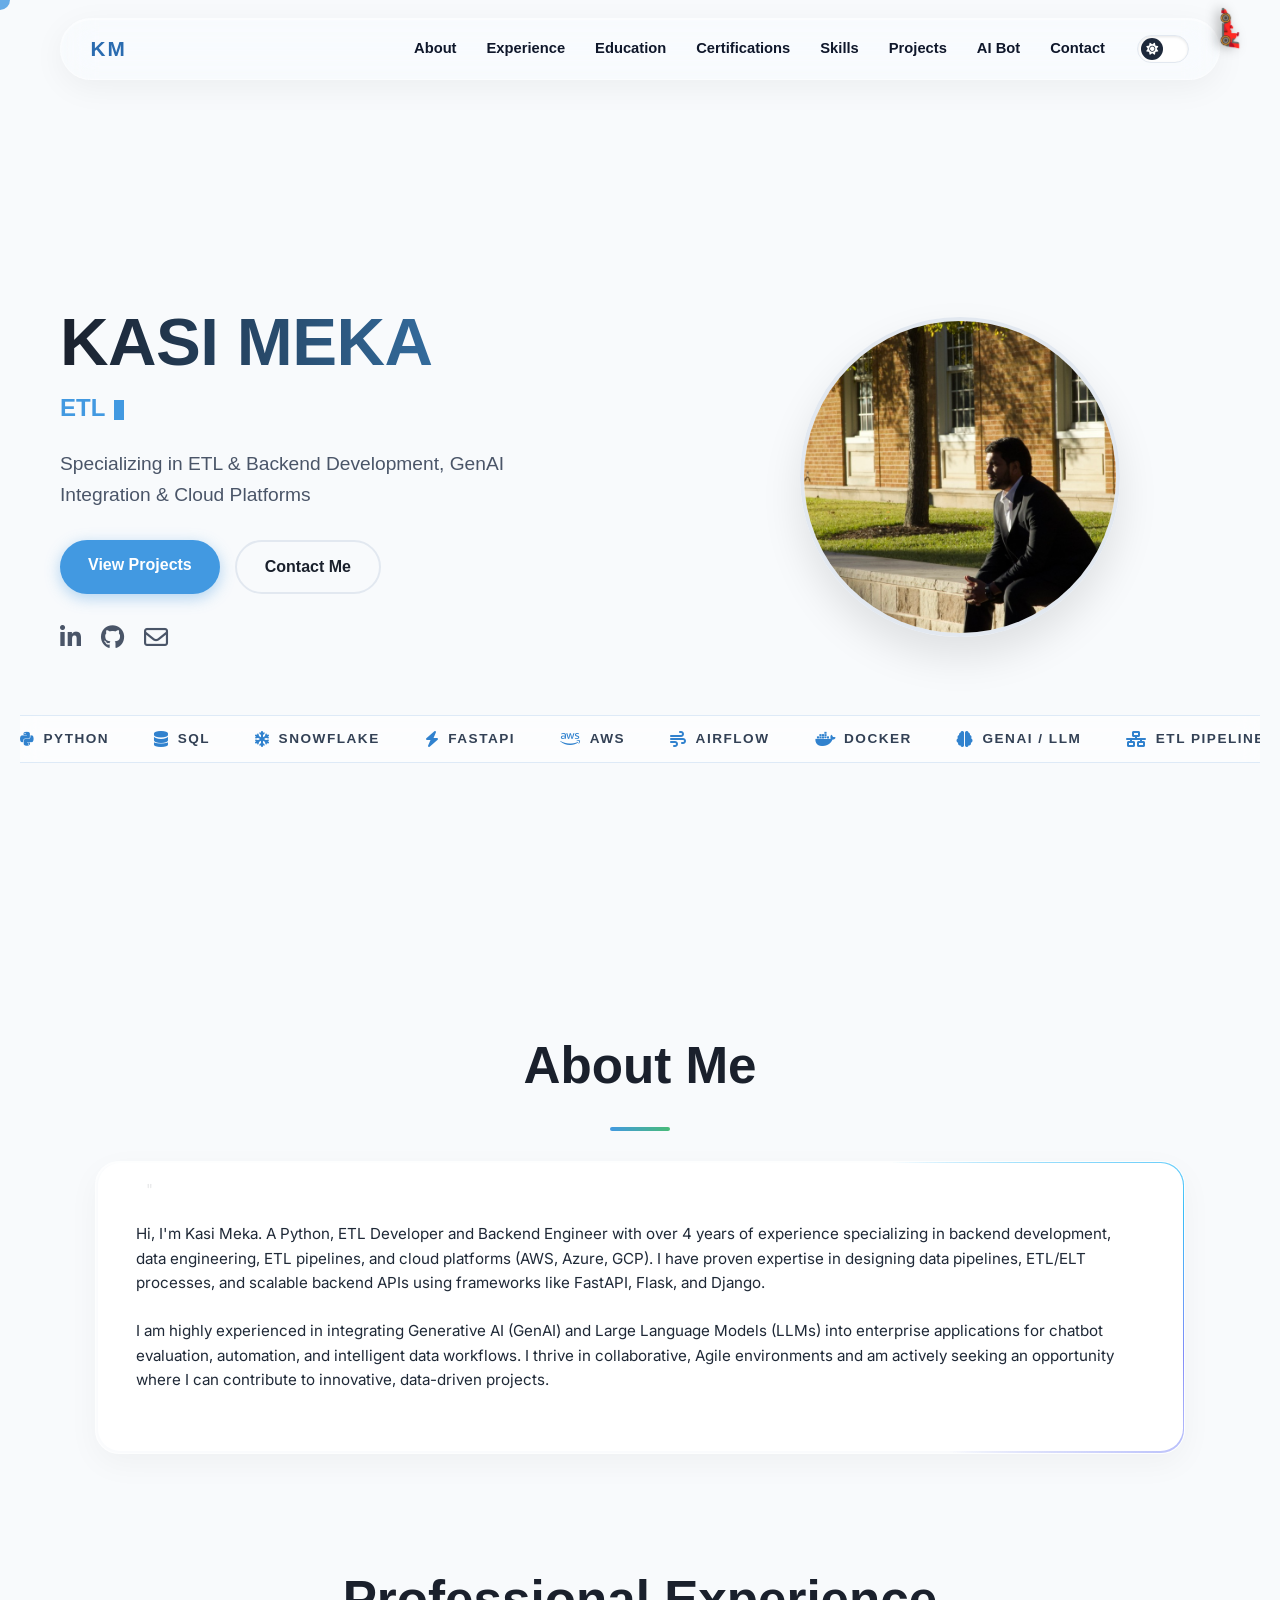
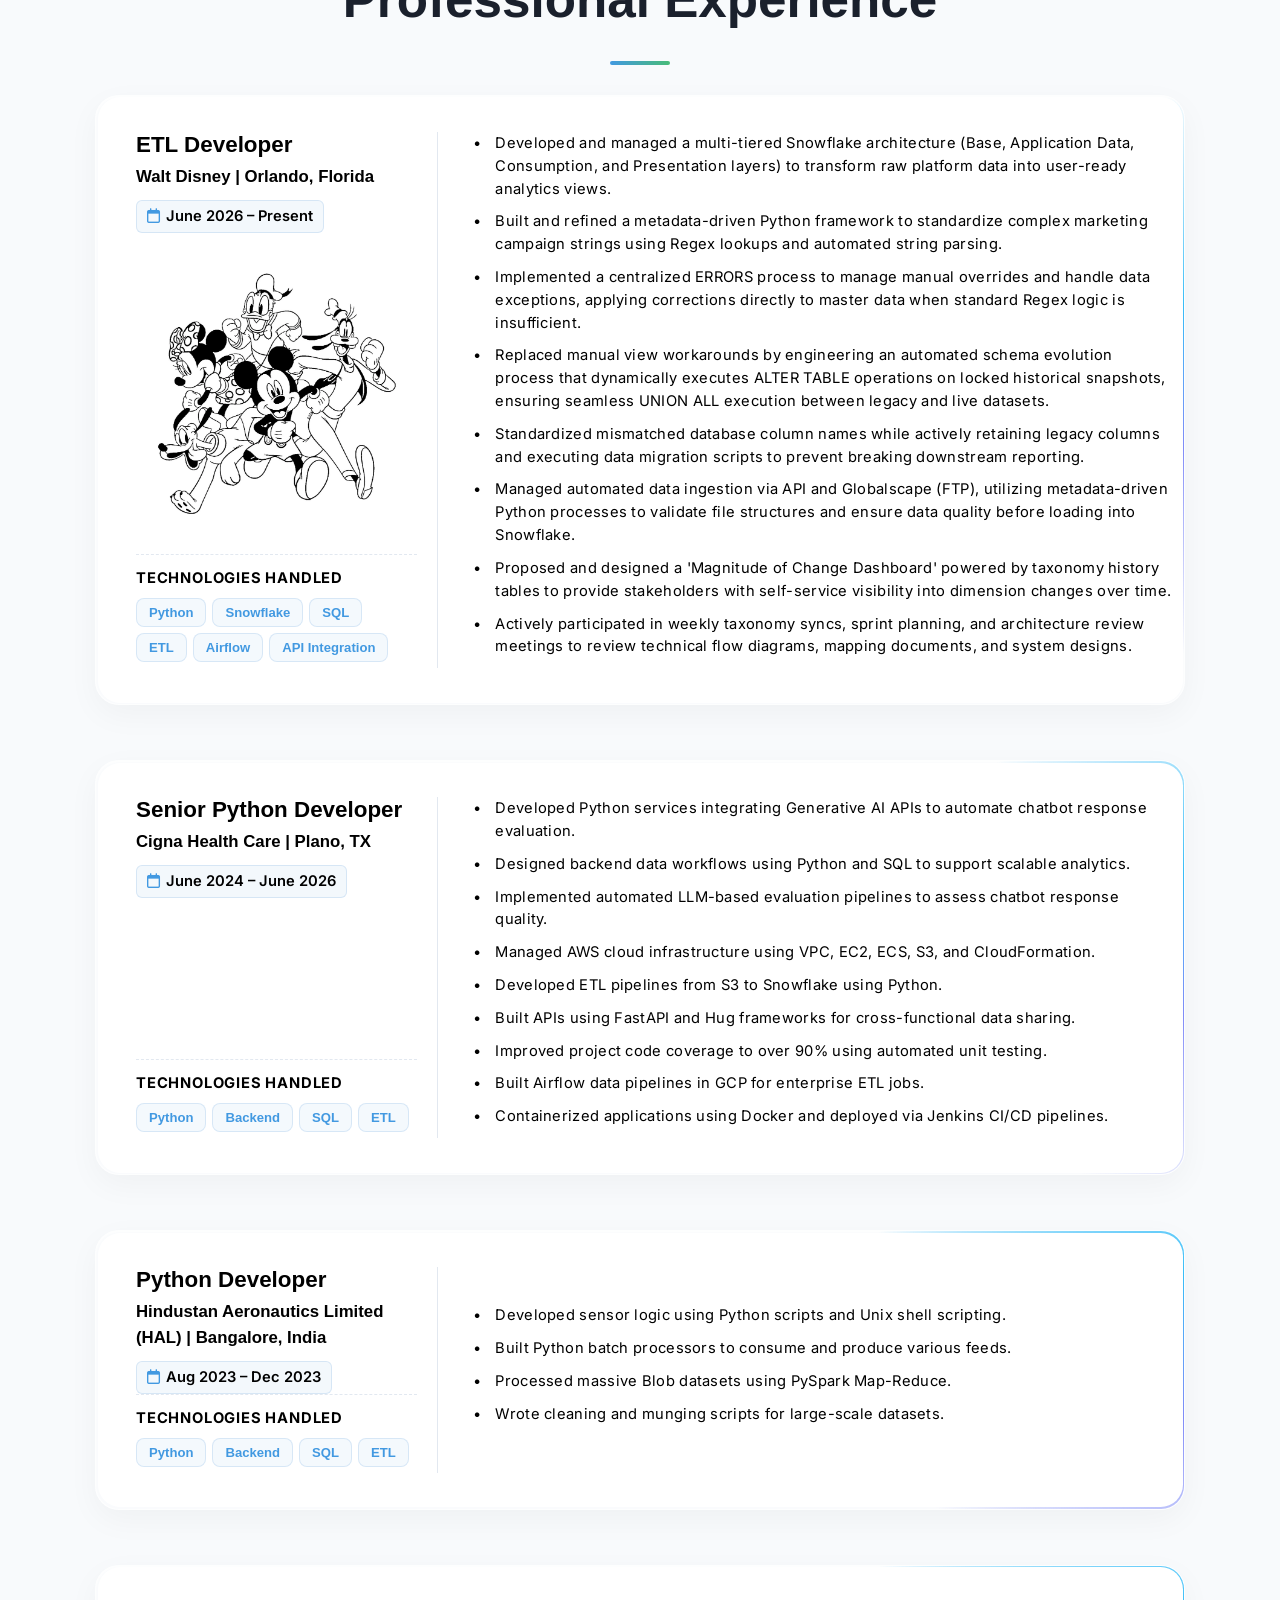
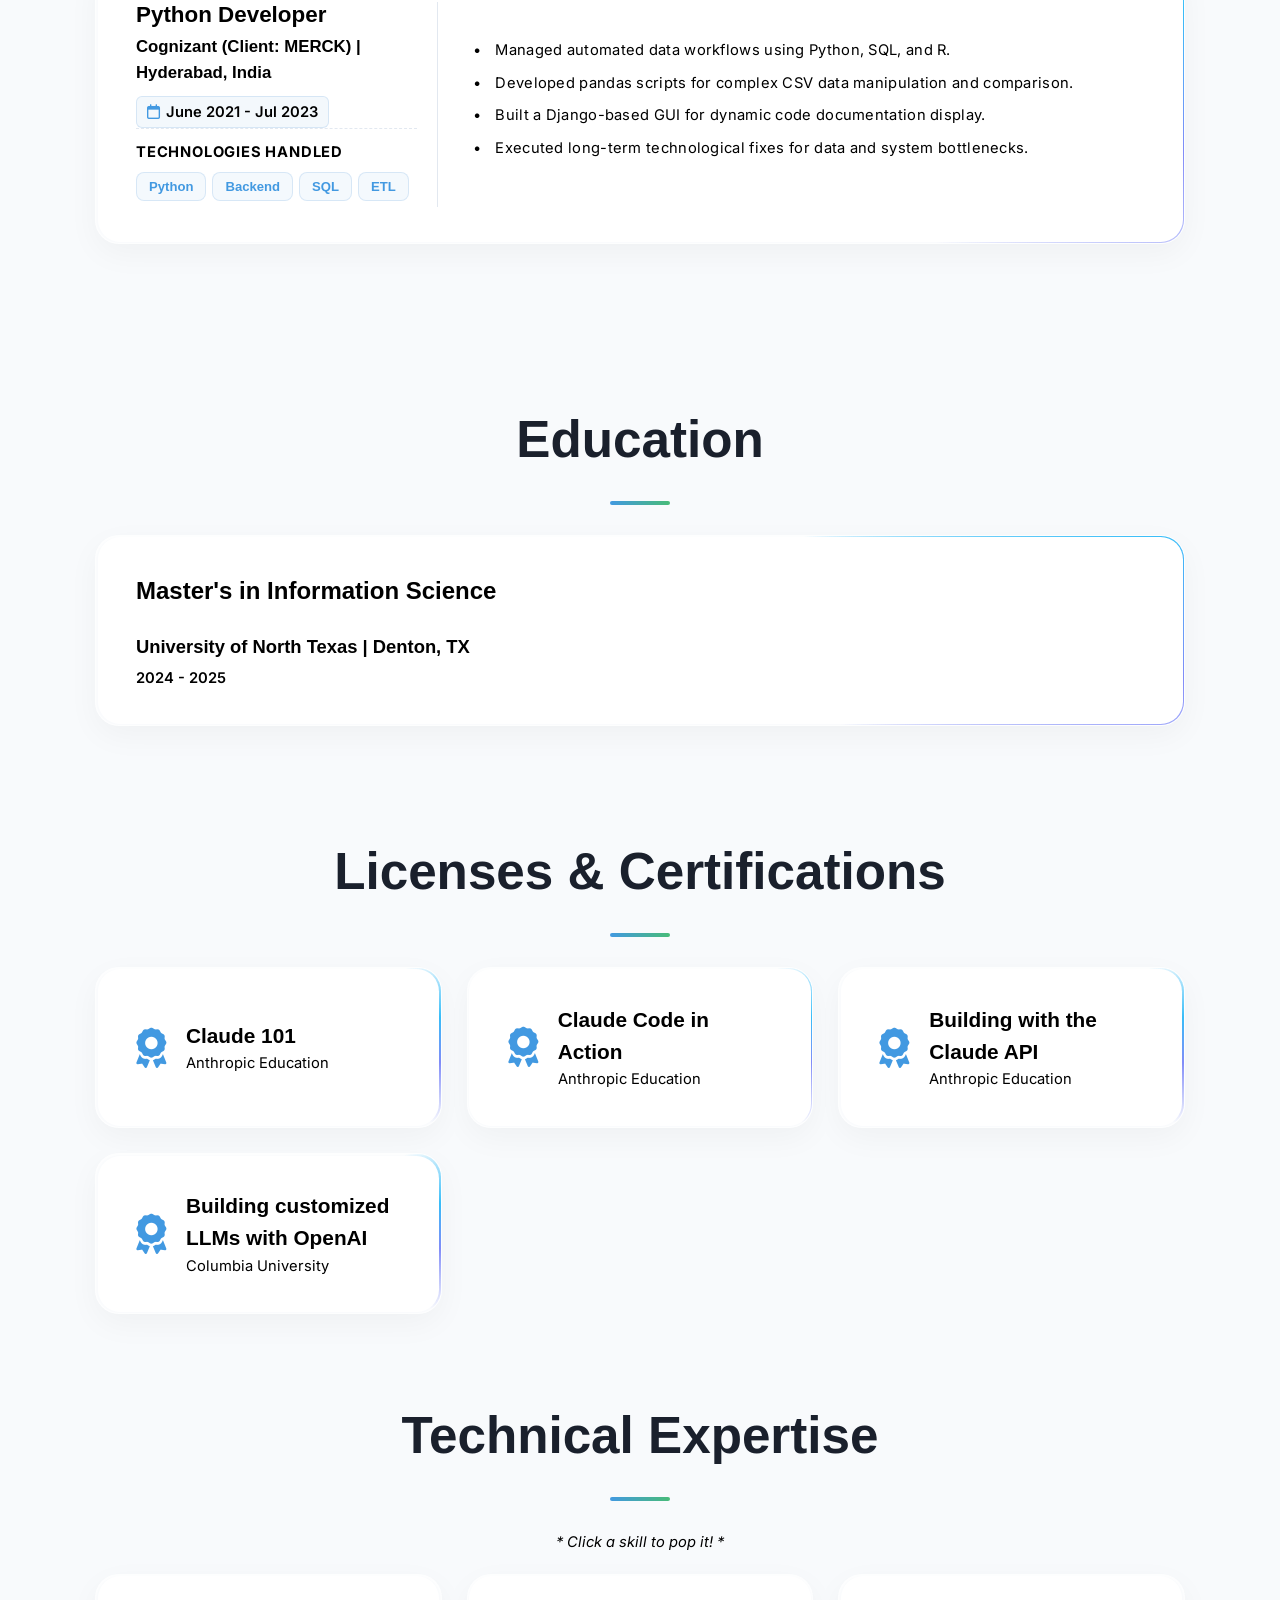
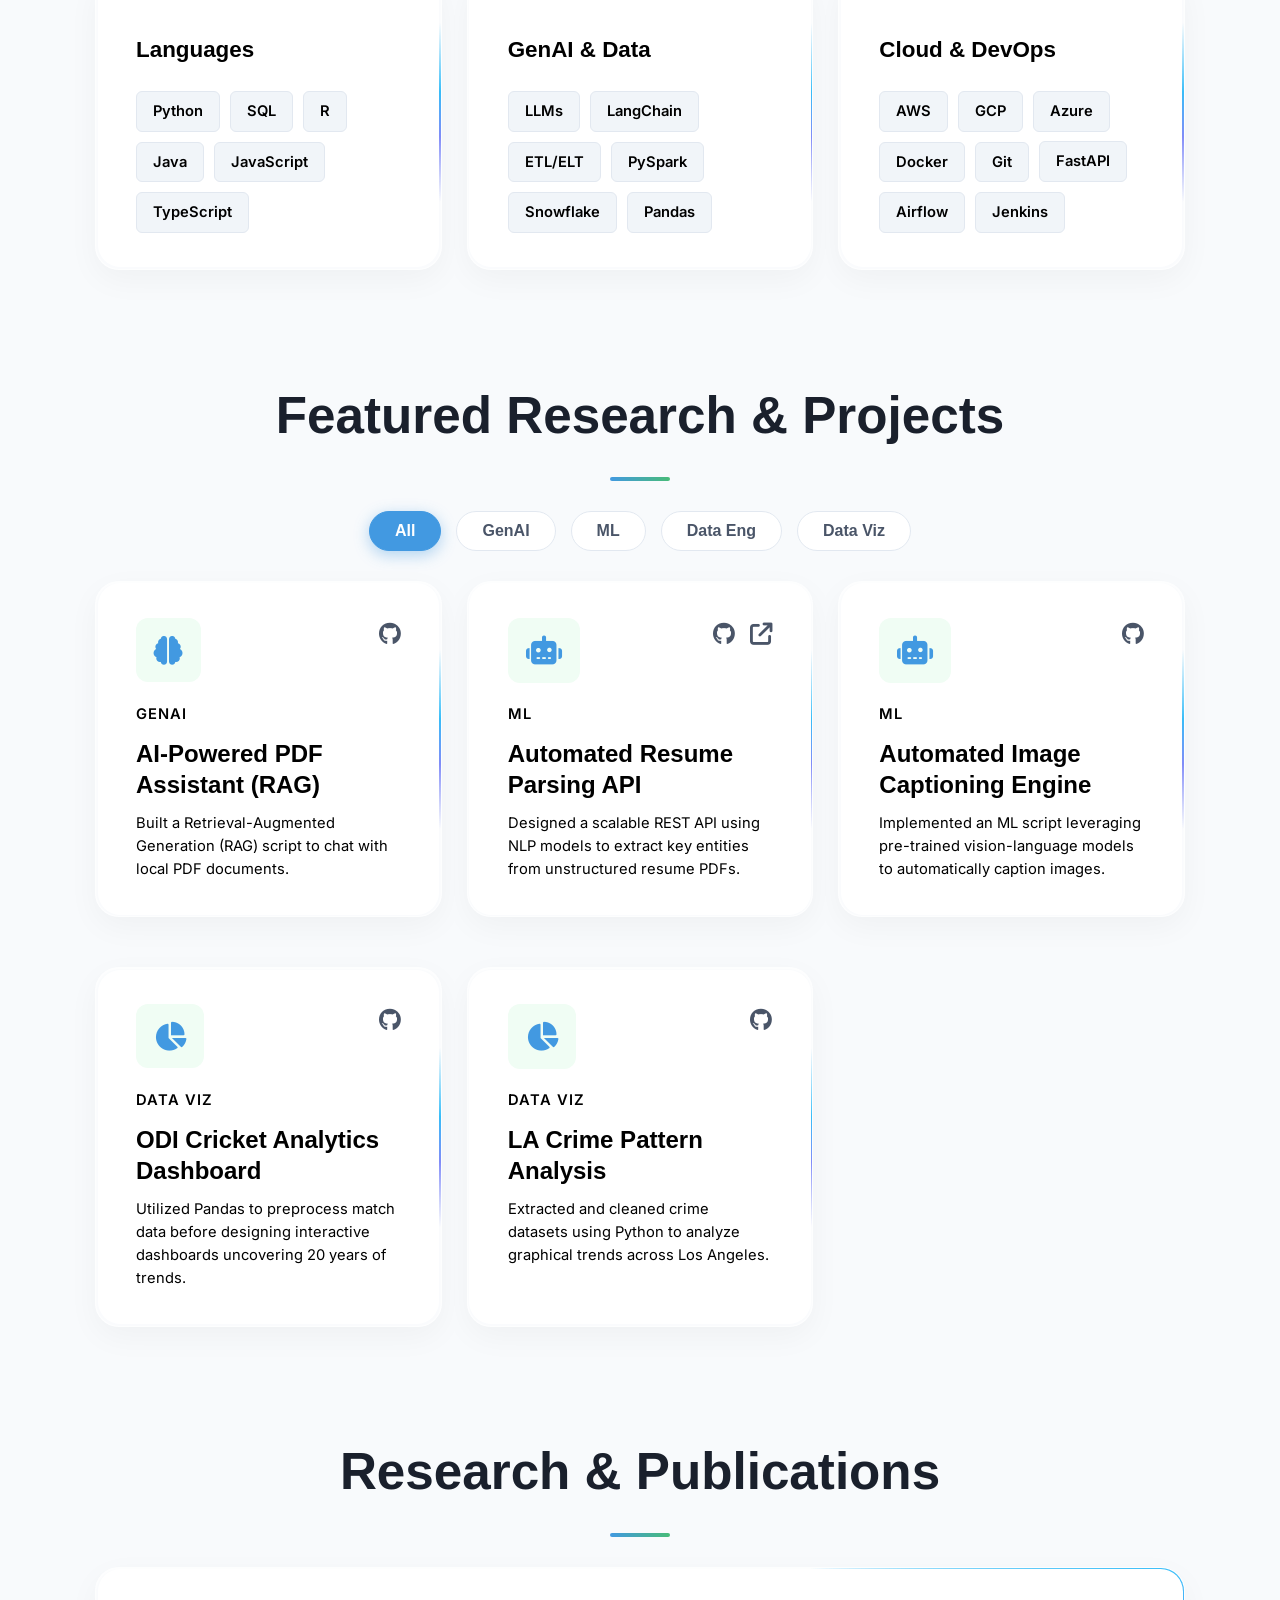
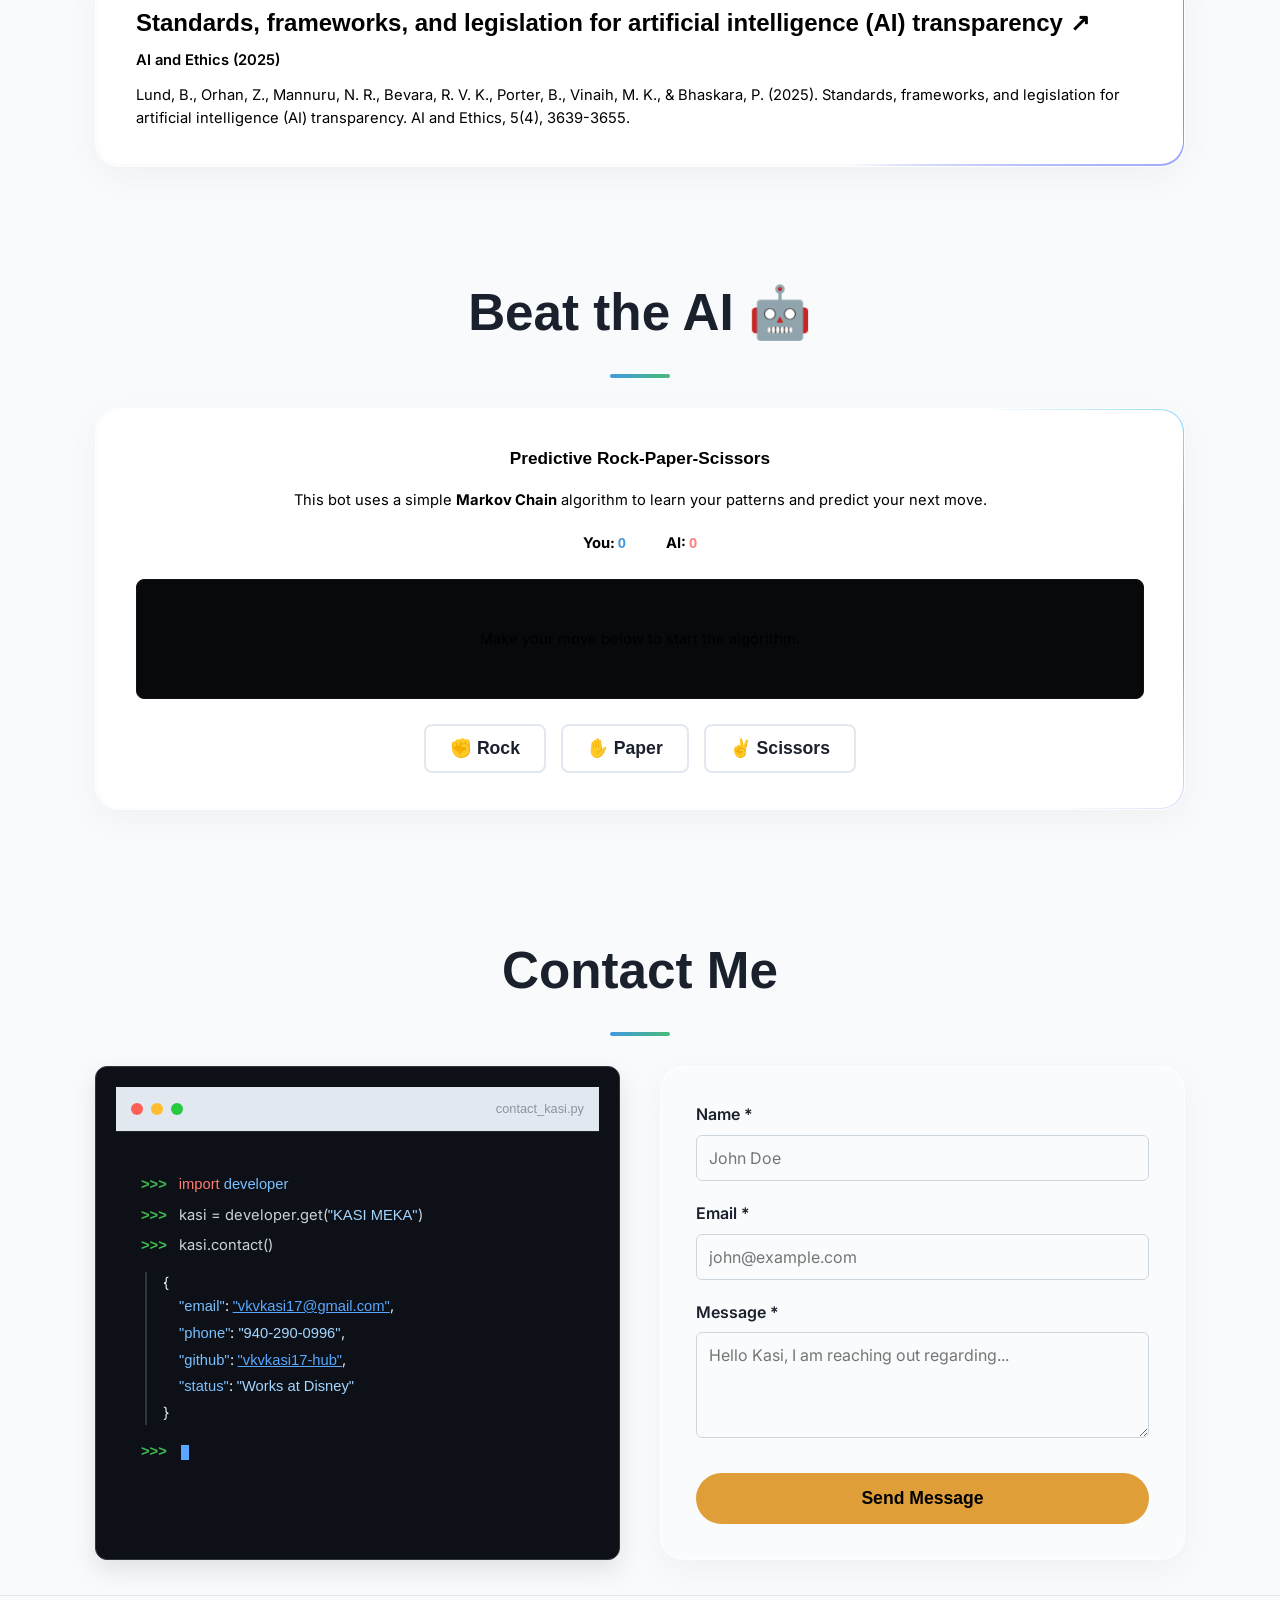
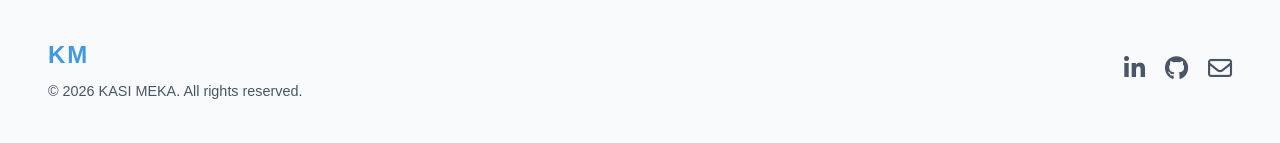
==== commit 7b4ccc27: "changes" ====
--- a/index.html
+++ b/index.html
@@ -78,8 +78,8 @@
                 </div>
 
                 <div class="hero-socials">
-                    <a href="meka-kasi-2193003b1" target="_blank"><i class="fa-brands fa-linkedin-in"></i></a>
-                    <a href="vkvkasi17-hub" target="_blank"><i class="fa-brands fa-github"></i></a>
+                    <a href="https://www.linkedin.com/in/kasi-meka-2193003b1/" target="_blank"><i class="fa-brands fa-linkedin-in"></i></a>
+                    <a href="https://github.com/vkvkasi17-hub" target="_blank"><i class="fa-brands fa-github"></i></a>
                     <a href="mailto:vkvkasi17@gmail.com"><i class="fa-regular fa-envelope"></i></a>
                 </div>
             </div>
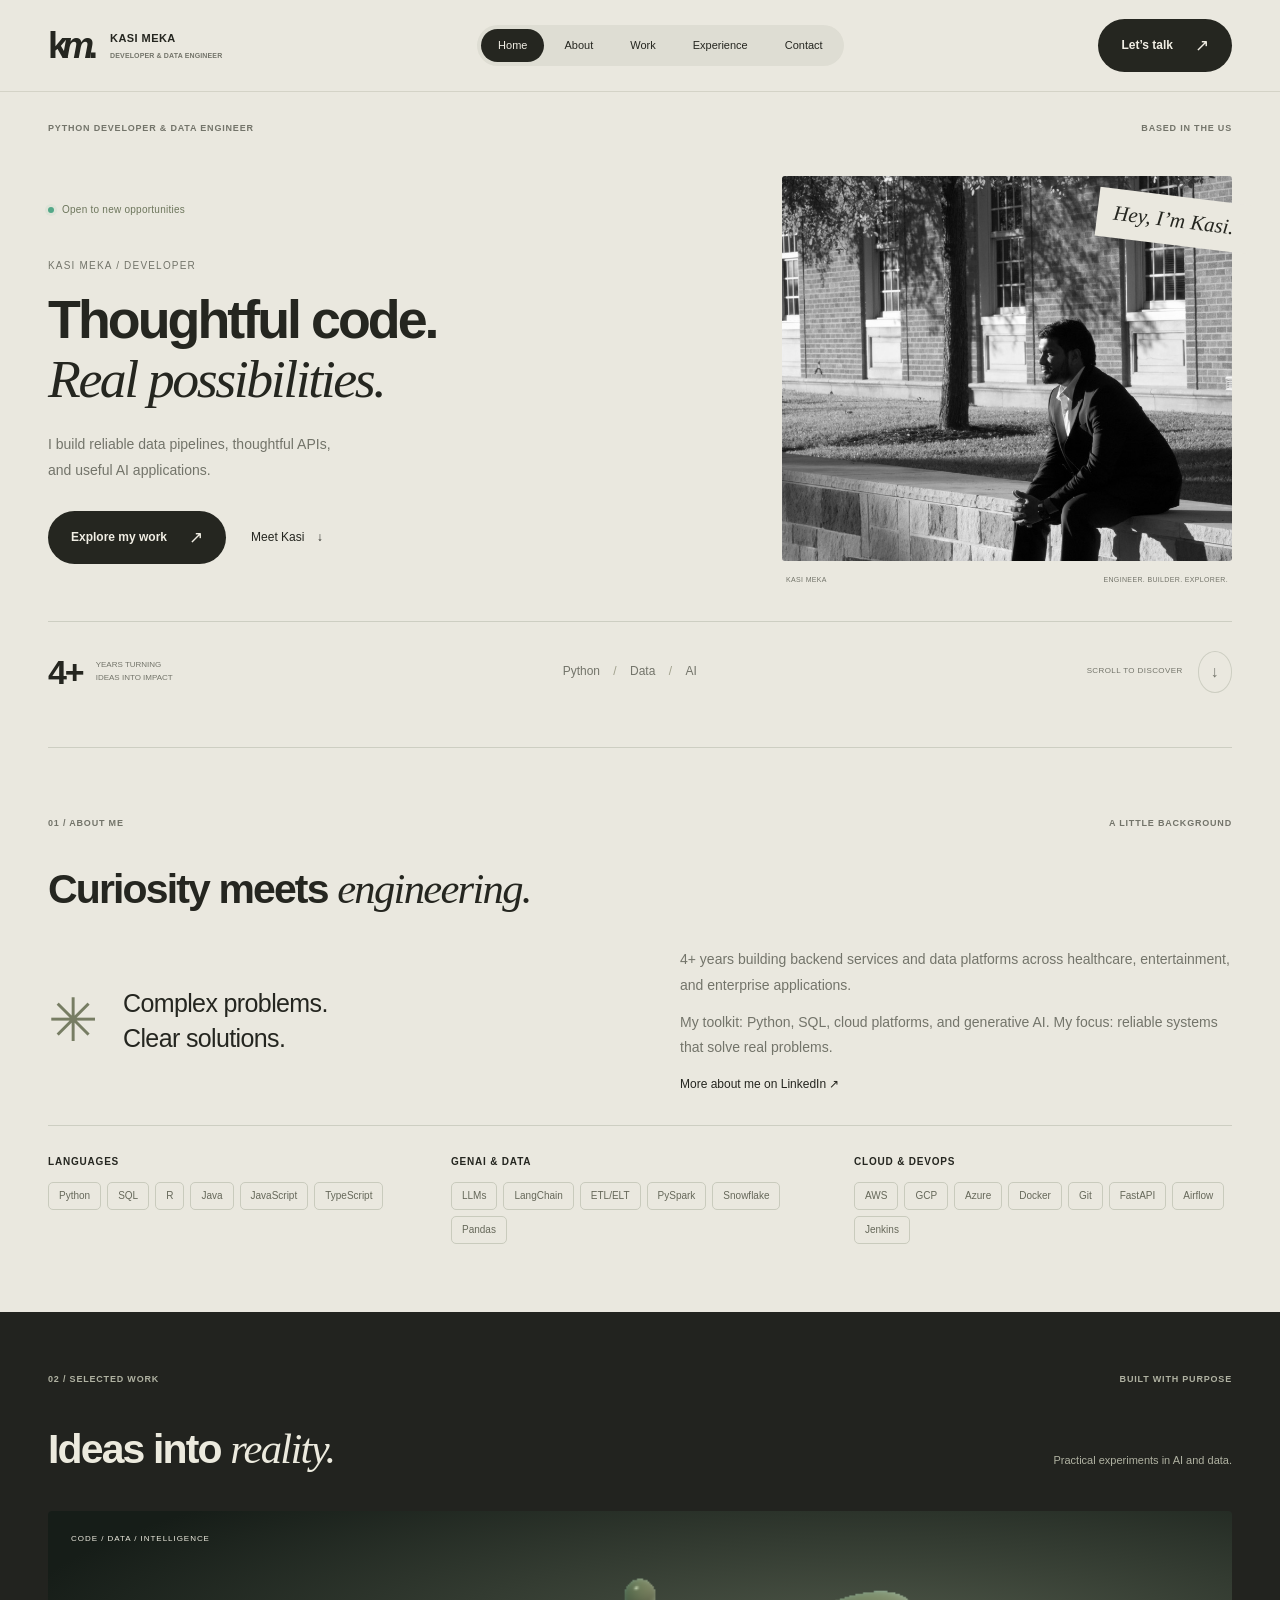
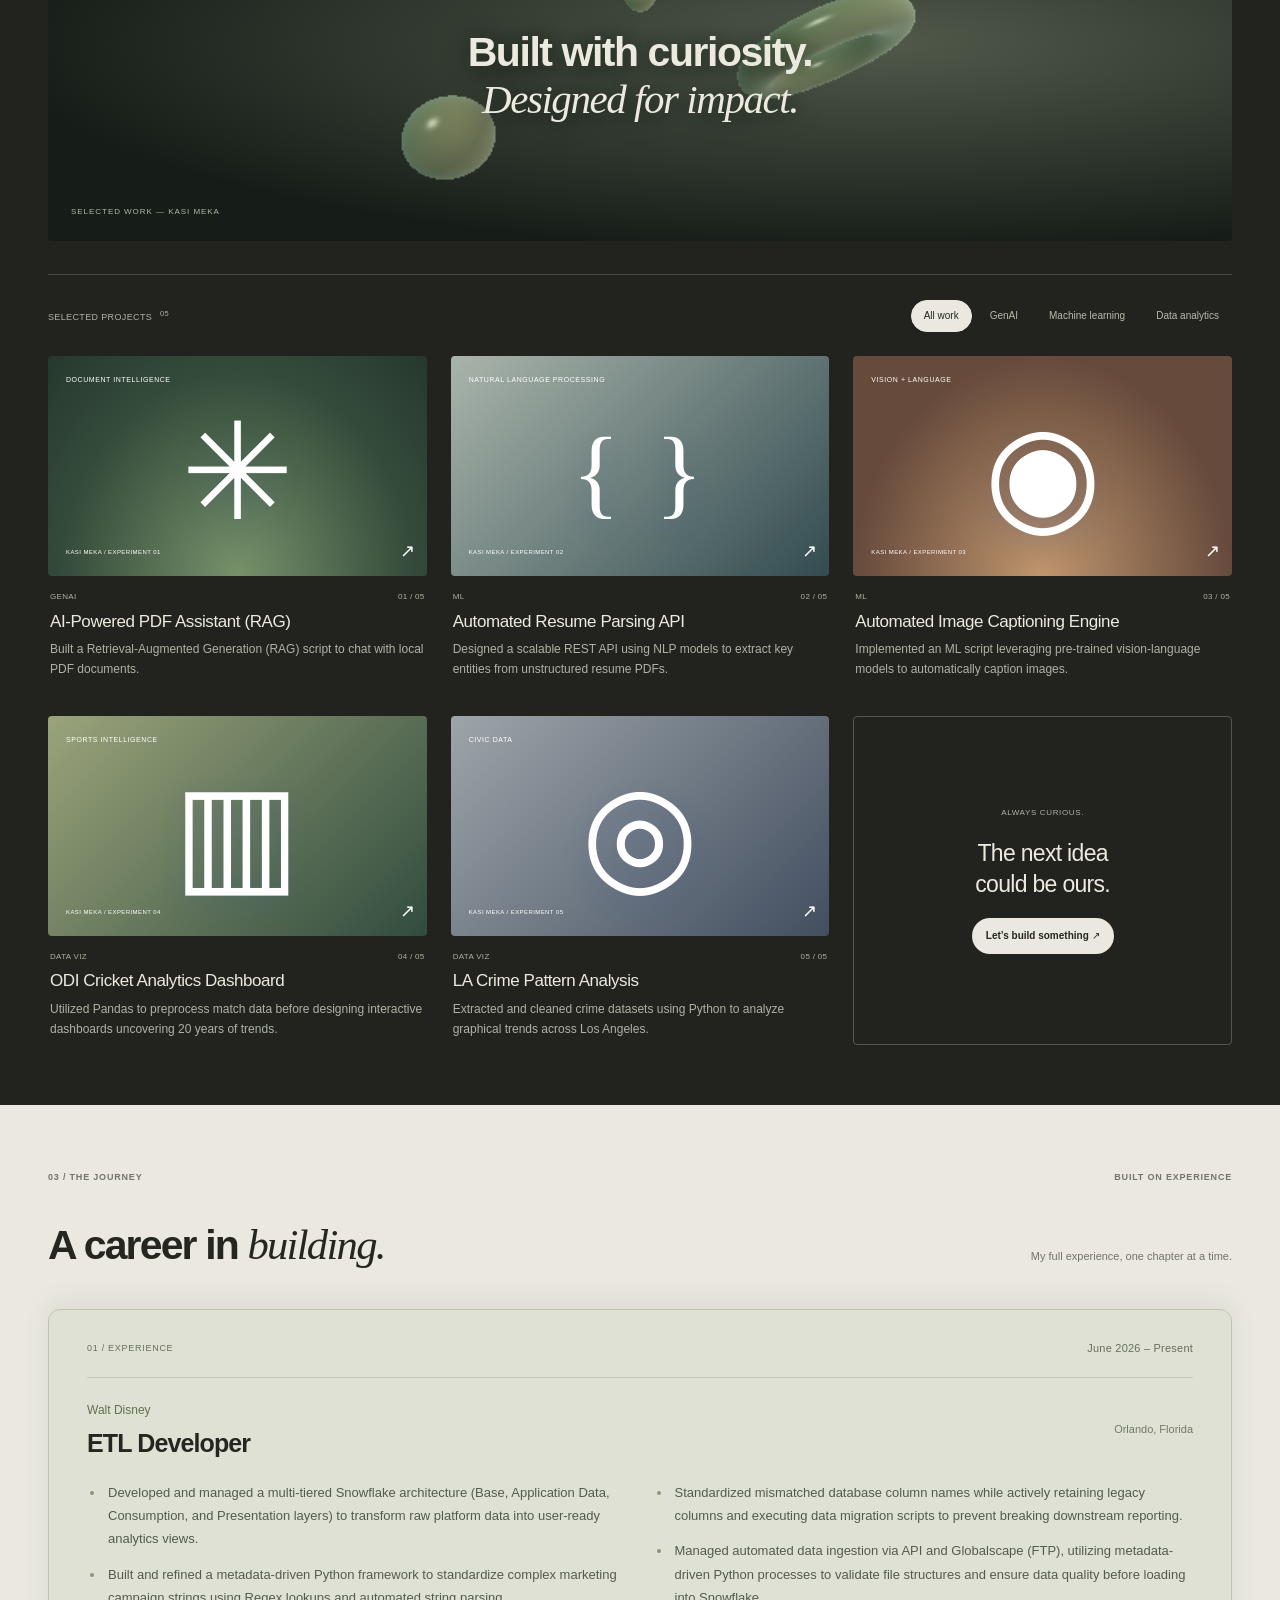
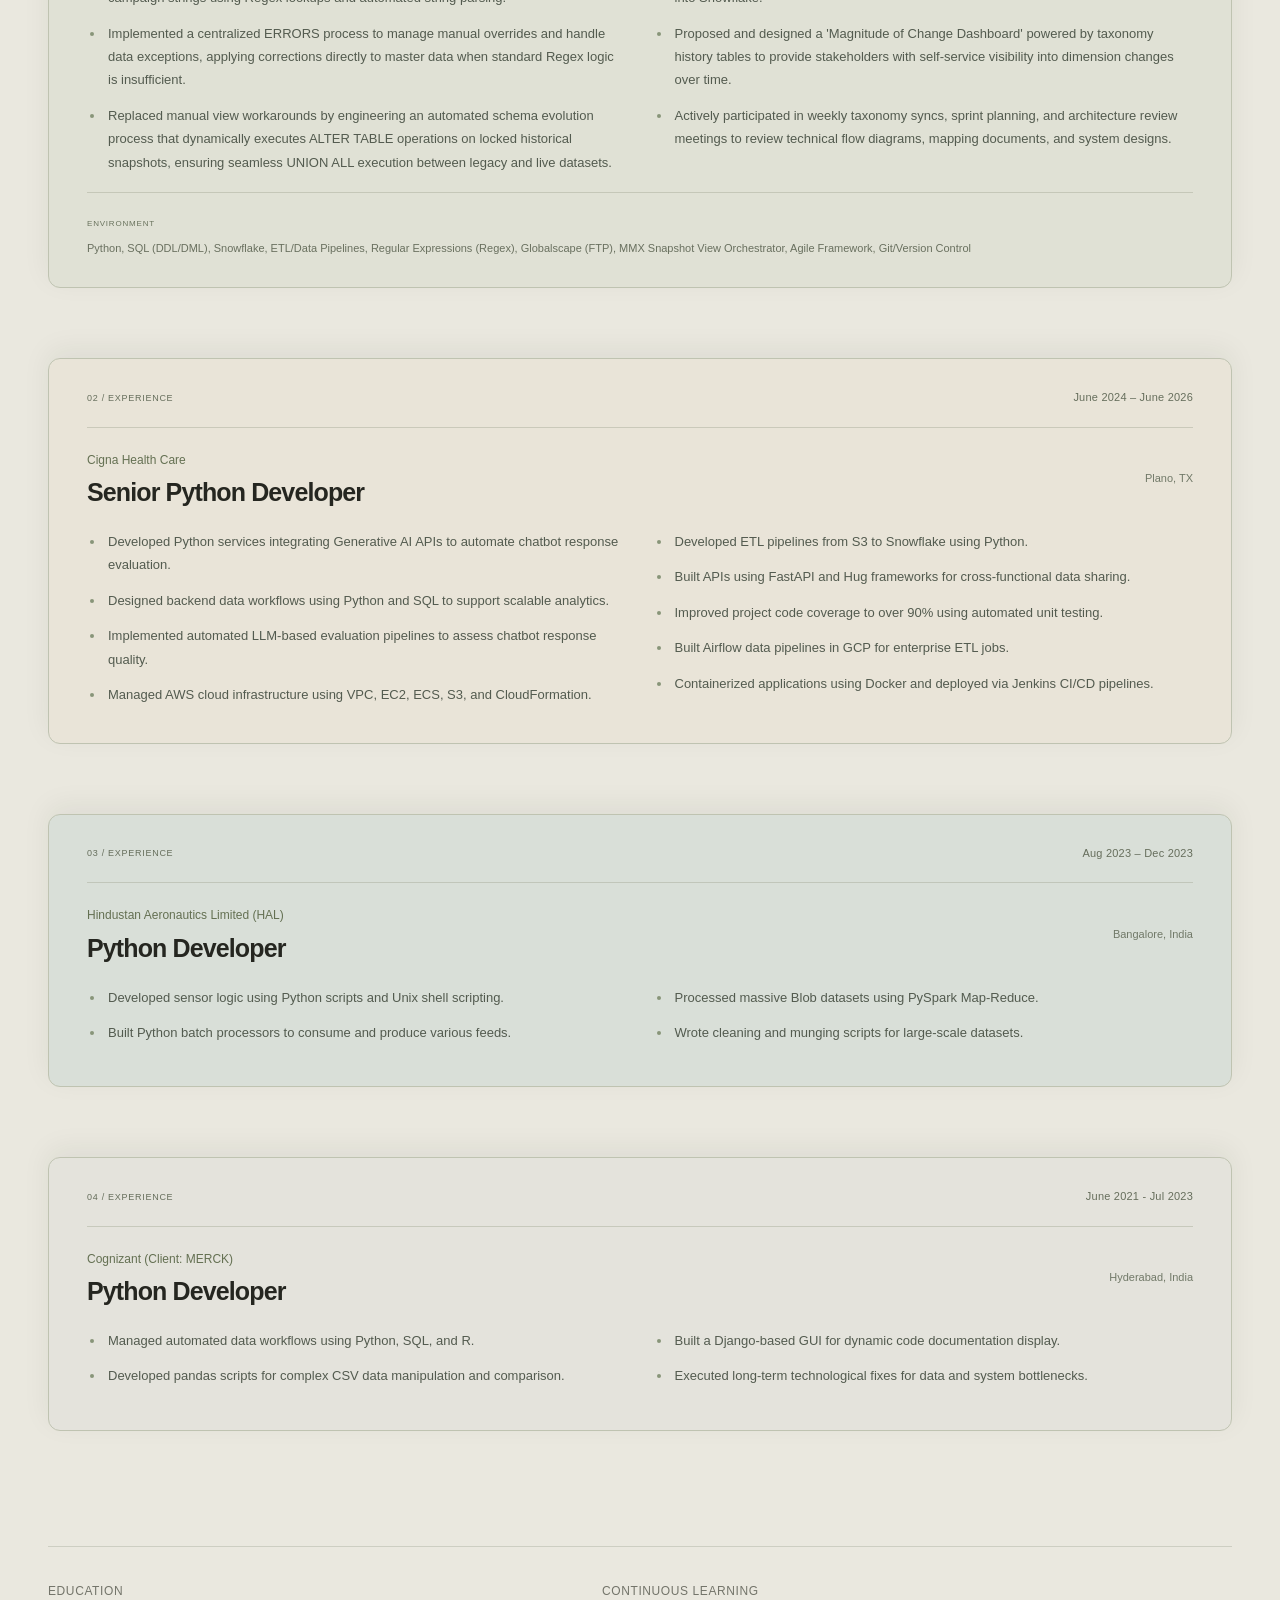
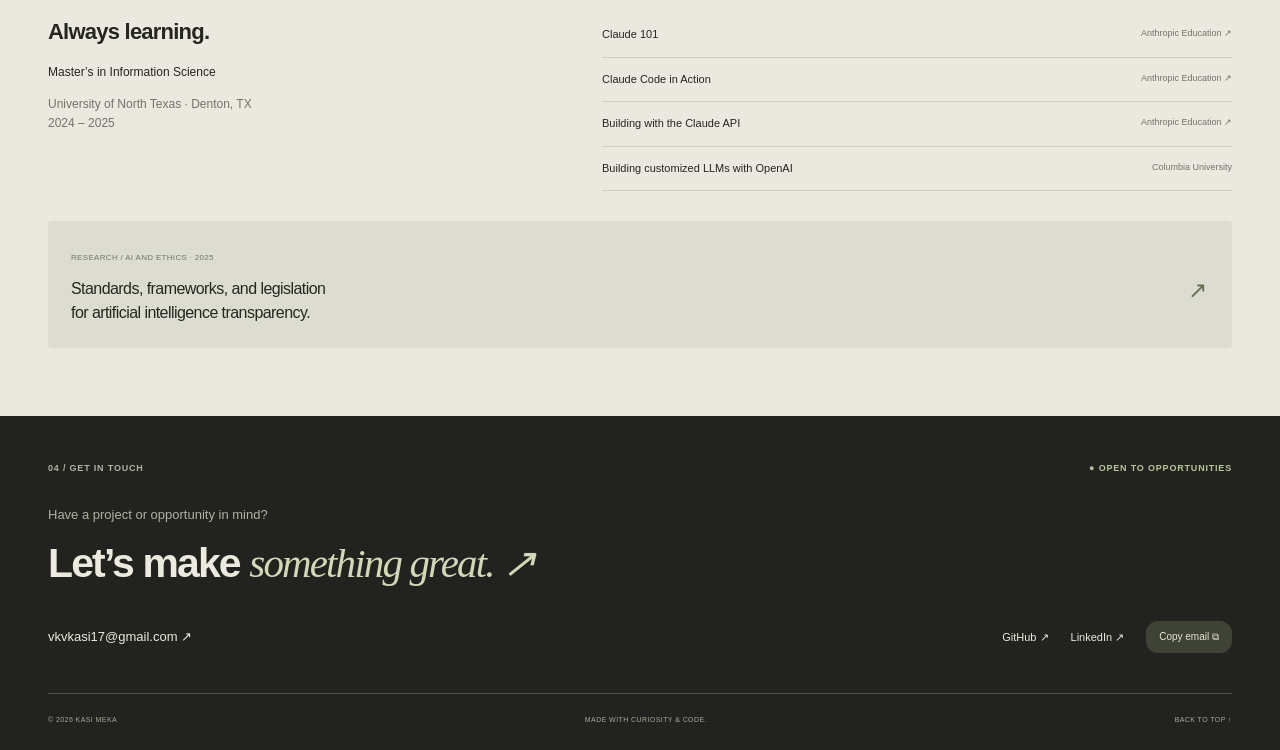
==== commit e314223e: "Redesign portfolio with cinematic layout and stacked experience cards" ====
--- a/index.html
+++ b/index.html
@@ -1,448 +1,10 @@
-<!DOCTYPE html>
-<html lang="en">
-<head>
-    <meta charset="UTF-8">
-    <meta name="viewport" content="width=device-width, initial-scale=1.0">
-    <title>KASI MEKA | Portfolio</title>
-    <script src="https://cdnjs.cloudflare.com/ajax/libs/three.js/r128/three.min.js"></script>
-    <script src="https://cdn.jsdelivr.net/npm/canvas-confetti@1.6.0/dist/confetti.browser.min.js"></script>
-    <script src="https://cdnjs.cloudflare.com/ajax/libs/three.js/r128/three.min.js"></script>
-    <link rel="stylesheet" href="https://cdnjs.cloudflare.com/ajax/libs/font-awesome/6.4.0/css/all.min.css">
-    <link rel="preconnect" href="https://fonts.googleapis.com">
-    <link rel="preconnect" href="https://fonts.gstatic.com" crossorigin>
-    <link href="https://fonts.googleapis.com/css2?family=Inter:wght@300;400;600;800&family=Fira+Code:wght@400;600&display=swap" rel="stylesheet">
-    <link rel="stylesheet" href="style.css">
-</head>
+<!doctype html>
+<html lang="en"><head><meta charset="utf-8"><meta name="viewport" content="width=device-width,initial-scale=1"><meta name="theme-color" content="#eae8df"><meta name="description" content="Kasi Meka — Python developer and data engineer building scalable backends, intelligent data pipelines, and generative AI applications."><title>Kasi Meka — Data. Code. Intelligence.</title><link rel="stylesheet" href="portfolio.css"><script src="portfolio.js" defer></script></head>
+<body><a class="skip-link" href="#main">Skip to content</a><header class="site-header"><a class="brand" href="#home" aria-label="Kasi Meka home"><span class="brand-mark">k<span>m</span>.</span><span>KASI MEKA<small>DEVELOPER & DATA ENGINEER</small></span></a><nav class="desktop-nav" aria-label="Main navigation"><a class="active" href="#home">Home</a><a href="#about">About</a><a href="#work">Work</a><a href="#experience">Experience</a><a href="#contact">Contact</a></nav><a class="pill header-cta" href="mailto:vkvkasi17@gmail.com">Let’s talk <span>↗</span></a><button class="menu-toggle" aria-expanded="false" aria-controls="mobile-nav">Menu <span>☰</span></button><nav id="mobile-nav" hidden aria-label="Mobile navigation"><a href="#home">Home</a><a href="#about">About</a><a href="#work">Work</a><a href="#experience">Experience</a><a href="#contact">Contact</a></nav></header>
+<main id="main"><section class="hero section" id="home"><div class="hero-topline"><span>PYTHON DEVELOPER & DATA ENGINEER</span><span>BASED IN THE US</span></div><div class="hero-layout"><div class="hero-copy"><p class="eyebrow hero-badge"><span class="status-dot"></span> Open to new opportunities</p><p class="hero-name">KASI MEKA / DEVELOPER</p><h1>Thoughtful code.<br><span>Real possibilities.</span></h1><p class="hero-description">I build reliable data pipelines, thoughtful APIs,<br>and useful AI applications.</p><div class="hero-actions"><a href="#work" class="pill">Explore my work <span>↗</span></a><a href="#about" class="text-link">Meet Kasi <span>↓</span></a></div></div><div class="portrait-stage"><div class="portrait-frame"><img src="profile.jpeg" alt="Kasi Meka standing on the University of North Texas campus" fetchpriority="high" width="2005" height="1638"></div><span class="portrait-note">Hey, I’m Kasi.</span><div class="portrait-caption"><span>KASI MEKA</span><span>ENGINEER. BUILDER. EXPLORER.</span></div><span class="portrait-cross" aria-hidden="true">+</span></div></div><div class="hero-bottom"><div><strong>4+</strong><span>YEARS TURNING<br>IDEAS INTO IMPACT</span></div><p>Python <span> / </span> Data <span> / </span> AI</p><a href="#about" class="scroll-link">SCROLL TO DISCOVER <span>↓</span></a></div></section>
 
-<body class="at-top in-hero is-idle">
-  <!-- Place the canvas right at the top inside the body -->
-   <canvas id="bg-3d-canvas" style="position: fixed; top: 0; left: 0; width: 100vw; height: 100vh; z-index: -1; pointer-events: none;"></canvas>
-    
-    <div id="llm-3d-bg"></div>
-
-    <div class="race-track" id="raceTrack" style="right: 15px; z-index: 99999999;">
-        <div class="race-car" id="raceCar" style="opacity: 1 !important;">🏎️</div>
-    </div>
-
-    <div class="custom-cursor" id="customCursor"></div>
-
-    <div id="darkModeToast" class="toast-popup">
-        👋 Welcome! Would you like to view the site in <b>Dark Mode</b>? 
-        <br><button onclick="document.getElementById('themeToggle').click(); this.parentElement.classList.remove('show');" class="toast-btn">Switch to Dark Mode</button>
-    </div>
-
-    <div class="modal-overlay" id="celebrationModal">
-        <div class="celeb-modal-content">
-            <h2>🎉 Thank You! 🎉</h2>
-            <p>You reached the bottom of my website! Thanks for visiting!</p>
-            <div class="progress-container"><div class="progress-bar" id="modalProgressBar"></div></div>
-            <button class="celeb-close-btn" onclick="closeModal()">Close</button>
-        </div>
-    </div> 
-
-    <nav id="navbar">
-        <div class="nav-left"><a href="#" class="logo">KM</a></div>
-        <div class="nav-right-group">
-            <div class="nav-links">
-                <a href="#about">About</a>
-                <a href="#experience">Experience</a>
-                <a href="#education">Education</a>
-                <a href="#certifications">Certifications</a>
-                <a href="#skills">Skills</a>
-                <a href="#projects">Projects</a>
-                <a href="#game">AI Bot</a>
-                <a href="#contact">Contact</a>
-            </div>
-            <div class="theme-switch-container">
-                <label class="theme-switch">
-                    <input type="checkbox" id="themeToggleCheckbox">
-                    <span class="slider round">
-                        <span class="slider-icon"><i class="fa-solid fa-sun" id="toggleIcon"></i></span>
-                    </span>
-                </label>
-            </div>
-        </div>
-    </nav>
-
-    <header class="hero-section">
-        <div class="hero-container">
-            <!-- Clean Left Column -->
-            <div class="hero-text">
-                <h1>KASI MEKA</h1>
-                <div class="typewriter-text"><span id="typewriter"></span><span class="cursor">&nbsp;</span></div>
-                <p class="hero-desc">Specializing in ETL & Backend Development, GenAI Integration & Cloud Platforms</p>
-                
-                <div class="hero-ctas">
-                    <a href="#projects" class="btn-primary">View Projects</a>
-                    <a href="#contact" class="btn-secondary">Contact Me</a>
-                </div>
-
-                <div class="hero-socials">
-                    <a href="https://www.linkedin.com/in/kasi-meka-2193003b1/" target="_blank"><i class="fa-brands fa-linkedin-in"></i></a>
-                    <a href="https://github.com/vkvkasi17-hub" target="_blank"><i class="fa-brands fa-github"></i></a>
-                    <a href="mailto:vkvkasi17@gmail.com"><i class="fa-regular fa-envelope"></i></a>
-                </div>
-            </div>
-
-            <!-- Clean Right Photo Column -->
-            <div class="hero-visual">
-                <div class="image-wrapper">
-                    <img src="profile.jpeg" class="profile-img-large" onerror="this.style.display='none'">
-                </div>
-            </div>
-        </div>
-
-        <!-- Marquee Ticker Bar -->
-        <div class="hero-ticker-wrapper">
-            <div class="hero-ticker-track">
-                <span><i class="fa-brands fa-python"></i> PYTHON</span>
-                <span><i class="fa-solid fa-database"></i> SQL</span>
-                <span><i class="fa-solid fa-snowflake"></i> SNOWFLAKE</span>
-                <span><i class="fa-solid fa-bolt"></i> FASTAPI</span>
-                <span><i class="fa-brands fa-aws"></i> AWS</span>
-                <span><i class="fa-solid fa-wind"></i> AIRFLOW</span>
-                <span><i class="fa-brands fa-docker"></i> DOCKER</span>
-                <span><i class="fa-solid fa-brain"></i> GENAI / LLM</span>
-                <span><i class="fa-solid fa-network-wired"></i> ETL PIPELINES</span>
-
-                <!-- Duplicated for seamless loop -->
-                <span><i class="fa-brands fa-python"></i> PYTHON</span>
-                <span><i class="fa-solid fa-database"></i> SQL</span>
-                <span><i class="fa-solid fa-snowflake"></i> SNOWFLAKE</span>
-                <span><i class="fa-solid fa-bolt"></i> FASTAPI</span>
-                <span><i class="fa-brands fa-aws"></i> AWS</span>
-                <span><i class="fa-solid fa-wind"></i> AIRFLOW</span>
-                <span><i class="fa-brands fa-docker"></i> DOCKER</span>
-                <span><i class="fa-solid fa-brain"></i> GENAI / LLM</span>
-                <span><i class="fa-solid fa-network-wired"></i> ETL PIPELINES</span>
-            </div>
-        </div>
-    </header>
-
-    <section id="about" class="container book-page">
-        <span class="section-title">About Me</span>
-        <div class="title-underline"></div>
-        <div class="card" style="padding: 45px 40px; text-align: center; position: relative; overflow: hidden;">
-            
-            <div style="position: absolute; top: -20px; left: 10px; font-size: 10rem; color: var(--accent); opacity: 0.1; line-height: 1;">"</div>
-            
-            <p class="about-text" style="margin:0; font-size: 1.3rem; line-height: 1.9; font-weight: 400; position: relative; z-index: 1;">
-               Hi, I'm Kasi Meka. A Python, ETL Developer and Backend Engineer with over 4 years of experience specializing in backend development, data engineering, ETL pipelines, and cloud platforms (AWS, Azure, GCP). I have proven expertise in designing data pipelines, ETL/ELT processes, and scalable backend APIs using frameworks like FastAPI, Flask, and Django.<br><br>I am highly experienced in integrating Generative AI (GenAI) and Large Language Models (LLMs) into enterprise applications for chatbot evaluation, automation, and intelligent data workflows. I thrive in collaborative, Agile environments and am actively seeking an opportunity where I can contribute to innovative, data-driven projects.
-            </p>
-            
-            <div style="position: absolute; bottom: -70px; right: 10px; font-size: 10rem; color: var(--accent); opacity: 0.1; line-height: 1;">"</div>
-        </div>
-    </section>
-
-    <section id="experience" class="container book-page">
-        <span class="section-title">Professional Experience</span>
-        <div class="title-underline"></div>
-        <div class="experience-container" style="display: flex; flex-direction: column; gap: 30px;">
-    <div class="card exp-card-grid" style="padding: 30px 35px; background: var(--card-bg); border-radius: 16px; border: 1px solid var(--border); display: grid; grid-template-columns: 30% 70%; gap: 30px; align-items: stretch; position: relative; overflow: hidden;">
-        
-        <!-- Left Metadata Column -->
-        <div style="border-right: 1px solid var(--border); padding-right: 20px; display: flex; flex-direction: column; justify-content: space-between; position: relative; z-index: 1;">
-            <div>
-                <h3 style="margin: 0; font-size: 1.4rem; font-weight: 800; color: #111827; line-height: 1.2;">ETL Developer</h3>
-                <h4 style="margin: 5px 0 10px 0; font-size: 1.05rem; color: var(--accent); font-weight: 600;">Walt Disney | Orlando, Florida</h4>
-                
-                <div style="display: inline-flex; align-items: center; font-size: 0.8rem; font-weight: 600; color: #374151; background: rgba(49, 130, 206, 0.06); padding: 4px 10px; border-radius: 6px; border: 1px solid rgba(49, 130, 206, 0.15);">
-                    <i class="fa-regular fa-calendar" style="margin-right: 6px; color: var(--accent);"></i> June 2026 – Present
-                </div>
-            </div>
-            
-            
-        <div style="display: flex; flex: 1; justify-content: center; align-items: center; width: 100%; min-height: 180px; z-index: 1;">
-            <img src="disney-logo.jpeg" 
-                 style="width: 240px; height: auto; pointer-events: none; mix-blend-mode: multiply;" />
-        </div>
-        <div style="margin-top: auto; padding-top: 12px; border-top: 1px dashed var(--border);">
-            <div style="font-size: 0.75rem; text-transform: uppercase; letter-spacing: 0.8px; color: #4b5563; font-weight: 700; margin-bottom: 8px;">Technologies Handled</div>
-            <div style="display: flex; flex-wrap: wrap;">
-                <button class='tech-badge-btn'>Python</button><button class='tech-badge-btn'>Snowflake</button><button class='tech-badge-btn'>SQL</button><button class='tech-badge-btn'>ETL</button><button class='tech-badge-btn'>Airflow</button><button class='tech-badge-btn'>API Integration</button>
-            </div>
-        </div>
-        
-        </div>
-        
-        <!-- Right Column: Reduced Font Bullet Points -->
-        <div style="margin: 0; padding-left: 5px; display: flex; align-items: center; position: relative; z-index: 2;">
-            <ul style="margin: 0; padding: 0; list-style: none; color: #1f2937; width: 100%;">
-                <li style='margin-bottom: 10px; position: relative; padding-left: 22px; color: #1f2937; font-size: 0.95rem; line-height: 1.6;'><span style='position: absolute; left: 0; color: var(--accent);'>•</span>Developed and managed a multi-tiered Snowflake architecture (Base, Application Data, Consumption, and Presentation layers) to transform raw platform data into user-ready analytics views.</li><li style='margin-bottom: 10px; position: relative; padding-left: 22px; color: #1f2937; font-size: 0.95rem; line-height: 1.6;'><span style='position: absolute; left: 0; color: var(--accent);'>•</span>Built and refined a metadata-driven Python framework to standardize complex marketing campaign strings using Regex lookups and automated string parsing.</li><li style='margin-bottom: 10px; position: relative; padding-left: 22px; color: #1f2937; font-size: 0.95rem; line-height: 1.6;'><span style='position: absolute; left: 0; color: var(--accent);'>•</span>Implemented a centralized ERRORS process to manage manual overrides and handle data exceptions, applying corrections directly to master data when standard Regex logic is insufficient.</li><li style='margin-bottom: 10px; position: relative; padding-left: 22px; color: #1f2937; font-size: 0.95rem; line-height: 1.6;'><span style='position: absolute; left: 0; color: var(--accent);'>•</span>Replaced manual view workarounds by engineering an automated schema evolution process that dynamically executes ALTER TABLE operations on locked historical snapshots, ensuring seamless UNION ALL execution between legacy and live datasets.</li><li style='margin-bottom: 10px; position: relative; padding-left: 22px; color: #1f2937; font-size: 0.95rem; line-height: 1.6;'><span style='position: absolute; left: 0; color: var(--accent);'>•</span>Standardized mismatched database column names while actively retaining legacy columns and executing data migration scripts to prevent breaking downstream reporting.</li><li style='margin-bottom: 10px; position: relative; padding-left: 22px; color: #1f2937; font-size: 0.95rem; line-height: 1.6;'><span style='position: absolute; left: 0; color: var(--accent);'>•</span>Managed automated data ingestion via API and Globalscape (FTP), utilizing metadata-driven Python processes to validate file structures and ensure data quality before loading into Snowflake.</li><li style='margin-bottom: 10px; position: relative; padding-left: 22px; color: #1f2937; font-size: 0.95rem; line-height: 1.6;'><span style='position: absolute; left: 0; color: var(--accent);'>•</span>Proposed and designed a 'Magnitude of Change Dashboard' powered by taxonomy history tables to provide stakeholders with self-service visibility into dimension changes over time.</li><li style='margin-bottom: 10px; position: relative; padding-left: 22px; color: #1f2937; font-size: 0.95rem; line-height: 1.6;'><span style='position: absolute; left: 0; color: var(--accent);'>•</span>Actively participated in weekly taxonomy syncs, sprint planning, and architecture review meetings to review technical flow diagrams, mapping documents, and system designs.</li>
-            </ul>
-        </div>
-        
-    </div>
-    
-    <div class="card exp-card-grid" style="padding: 30px 35px; background: var(--card-bg); border-radius: 16px; border: 1px solid var(--border); display: grid; grid-template-columns: 30% 70%; gap: 30px; align-items: stretch; position: relative; overflow: hidden;">
-        
-        <!-- Left Metadata Column -->
-        <div style="border-right: 1px solid var(--border); padding-right: 20px; display: flex; flex-direction: column; justify-content: space-between; position: relative; z-index: 1;">
-            <div>
-                <h3 style="margin: 0; font-size: 1.4rem; font-weight: 800; color: #111827; line-height: 1.2;">Senior Python Developer</h3>
-                <h4 style="margin: 5px 0 10px 0; font-size: 1.05rem; color: var(--accent); font-weight: 600;">Cigna Health Care | Plano, TX</h4>
-                
-                <div style="display: inline-flex; align-items: center; font-size: 0.8rem; font-weight: 600; color: #374151; background: rgba(49, 130, 206, 0.06); padding: 4px 10px; border-radius: 6px; border: 1px solid rgba(49, 130, 206, 0.15);">
-                    <i class="fa-regular fa-calendar" style="margin-right: 6px; color: var(--accent);"></i> June 2024 – June 2026
-                </div>
-            </div>
-            
-            
-        <div style="margin-top: auto; padding-top: 12px; border-top: 1px dashed var(--border);">
-            <div style="font-size: 0.75rem; text-transform: uppercase; letter-spacing: 0.8px; color: #4b5563; font-weight: 700; margin-bottom: 8px;">Technologies Handled</div>
-            <div style="display: flex; flex-wrap: wrap;">
-                <button class='tech-badge-btn'>Python</button><button class='tech-badge-btn'>Backend</button><button class='tech-badge-btn'>SQL</button><button class='tech-badge-btn'>ETL</button>
-            </div>
-        </div>
-        
-        </div>
-        
-        <!-- Right Column: Reduced Font Bullet Points -->
-        <div style="margin: 0; padding-left: 5px; display: flex; align-items: center; position: relative; z-index: 2;">
-            <ul style="margin: 0; padding: 0; list-style: none; color: #1f2937; width: 100%;">
-                <li style='margin-bottom: 10px; position: relative; padding-left: 22px; color: #1f2937; font-size: 0.95rem; line-height: 1.6;'><span style='position: absolute; left: 0; color: var(--accent);'>•</span>Developed Python services integrating Generative AI APIs to automate chatbot response evaluation.</li><li style='margin-bottom: 10px; position: relative; padding-left: 22px; color: #1f2937; font-size: 0.95rem; line-height: 1.6;'><span style='position: absolute; left: 0; color: var(--accent);'>•</span>Designed backend data workflows using Python and SQL to support scalable analytics.</li><li style='margin-bottom: 10px; position: relative; padding-left: 22px; color: #1f2937; font-size: 0.95rem; line-height: 1.6;'><span style='position: absolute; left: 0; color: var(--accent);'>•</span>Implemented automated LLM-based evaluation pipelines to assess chatbot response quality.</li><li style='margin-bottom: 10px; position: relative; padding-left: 22px; color: #1f2937; font-size: 0.95rem; line-height: 1.6;'><span style='position: absolute; left: 0; color: var(--accent);'>•</span>Managed AWS cloud infrastructure using VPC, EC2, ECS, S3, and CloudFormation.</li><li style='margin-bottom: 10px; position: relative; padding-left: 22px; color: #1f2937; font-size: 0.95rem; line-height: 1.6;'><span style='position: absolute; left: 0; color: var(--accent);'>•</span>Developed ETL pipelines from S3 to Snowflake using Python.</li><li style='margin-bottom: 10px; position: relative; padding-left: 22px; color: #1f2937; font-size: 0.95rem; line-height: 1.6;'><span style='position: absolute; left: 0; color: var(--accent);'>•</span>Built APIs using FastAPI and Hug frameworks for cross-functional data sharing.</li><li style='margin-bottom: 10px; position: relative; padding-left: 22px; color: #1f2937; font-size: 0.95rem; line-height: 1.6;'><span style='position: absolute; left: 0; color: var(--accent);'>•</span>Improved project code coverage to over 90% using automated unit testing.</li><li style='margin-bottom: 10px; position: relative; padding-left: 22px; color: #1f2937; font-size: 0.95rem; line-height: 1.6;'><span style='position: absolute; left: 0; color: var(--accent);'>•</span>Built Airflow data pipelines in GCP for enterprise ETL jobs.</li><li style='margin-bottom: 10px; position: relative; padding-left: 22px; color: #1f2937; font-size: 0.95rem; line-height: 1.6;'><span style='position: absolute; left: 0; color: var(--accent);'>•</span>Containerized applications using Docker and deployed via Jenkins CI/CD pipelines.</li>
-            </ul>
-        </div>
-        
-    </div>
-    
-    <div class="card exp-card-grid" style="padding: 30px 35px; background: var(--card-bg); border-radius: 16px; border: 1px solid var(--border); display: grid; grid-template-columns: 30% 70%; gap: 30px; align-items: stretch; position: relative; overflow: hidden;">
-        
-        <!-- Left Metadata Column -->
-        <div style="border-right: 1px solid var(--border); padding-right: 20px; display: flex; flex-direction: column; justify-content: space-between; position: relative; z-index: 1;">
-            <div>
-                <h3 style="margin: 0; font-size: 1.4rem; font-weight: 800; color: #111827; line-height: 1.2;">Python Developer</h3>
-                <h4 style="margin: 5px 0 10px 0; font-size: 1.05rem; color: var(--accent); font-weight: 600;">Hindustan Aeronautics Limited (HAL) | Bangalore, India</h4>
-                
-                <div style="display: inline-flex; align-items: center; font-size: 0.8rem; font-weight: 600; color: #374151; background: rgba(49, 130, 206, 0.06); padding: 4px 10px; border-radius: 6px; border: 1px solid rgba(49, 130, 206, 0.15);">
-                    <i class="fa-regular fa-calendar" style="margin-right: 6px; color: var(--accent);"></i> Aug 2023 – Dec 2023
-                </div>
-            </div>
-            
-            
-        <div style="margin-top: auto; padding-top: 12px; border-top: 1px dashed var(--border);">
-            <div style="font-size: 0.75rem; text-transform: uppercase; letter-spacing: 0.8px; color: #4b5563; font-weight: 700; margin-bottom: 8px;">Technologies Handled</div>
-            <div style="display: flex; flex-wrap: wrap;">
-                <button class='tech-badge-btn'>Python</button><button class='tech-badge-btn'>Backend</button><button class='tech-badge-btn'>SQL</button><button class='tech-badge-btn'>ETL</button>
-            </div>
-        </div>
-        
-        </div>
-        
-        <!-- Right Column: Reduced Font Bullet Points -->
-        <div style="margin: 0; padding-left: 5px; display: flex; align-items: center; position: relative; z-index: 2;">
-            <ul style="margin: 0; padding: 0; list-style: none; color: #1f2937; width: 100%;">
-                <li style='margin-bottom: 10px; position: relative; padding-left: 22px; color: #1f2937; font-size: 0.95rem; line-height: 1.6;'><span style='position: absolute; left: 0; color: var(--accent);'>•</span>Developed sensor logic using Python scripts and Unix shell scripting.</li><li style='margin-bottom: 10px; position: relative; padding-left: 22px; color: #1f2937; font-size: 0.95rem; line-height: 1.6;'><span style='position: absolute; left: 0; color: var(--accent);'>•</span>Built Python batch processors to consume and produce various feeds.</li><li style='margin-bottom: 10px; position: relative; padding-left: 22px; color: #1f2937; font-size: 0.95rem; line-height: 1.6;'><span style='position: absolute; left: 0; color: var(--accent);'>•</span>Processed massive Blob datasets using PySpark Map-Reduce.</li><li style='margin-bottom: 10px; position: relative; padding-left: 22px; color: #1f2937; font-size: 0.95rem; line-height: 1.6;'><span style='position: absolute; left: 0; color: var(--accent);'>•</span>Wrote cleaning and munging scripts for large-scale datasets.</li>
-            </ul>
-        </div>
-        
-    </div>
-    
-    <div class="card exp-card-grid" style="padding: 30px 35px; background: var(--card-bg); border-radius: 16px; border: 1px solid var(--border); display: grid; grid-template-columns: 30% 70%; gap: 30px; align-items: stretch; position: relative; overflow: hidden;">
-        
-        <!-- Left Metadata Column -->
-        <div style="border-right: 1px solid var(--border); padding-right: 20px; display: flex; flex-direction: column; justify-content: space-between; position: relative; z-index: 1;">
-            <div>
-                <h3 style="margin: 0; font-size: 1.4rem; font-weight: 800; color: #111827; line-height: 1.2;">Python Developer</h3>
-                <h4 style="margin: 5px 0 10px 0; font-size: 1.05rem; color: var(--accent); font-weight: 600;">Cognizant (Client: MERCK) | Hyderabad, India</h4>
-                
-                <div style="display: inline-flex; align-items: center; font-size: 0.8rem; font-weight: 600; color: #374151; background: rgba(49, 130, 206, 0.06); padding: 4px 10px; border-radius: 6px; border: 1px solid rgba(49, 130, 206, 0.15);">
-                    <i class="fa-regular fa-calendar" style="margin-right: 6px; color: var(--accent);"></i> June 2021 - Jul 2023
-                </div>
-            </div>
-            
-            
-        <div style="margin-top: auto; padding-top: 12px; border-top: 1px dashed var(--border);">
-            <div style="font-size: 0.75rem; text-transform: uppercase; letter-spacing: 0.8px; color: #4b5563; font-weight: 700; margin-bottom: 8px;">Technologies Handled</div>
-            <div style="display: flex; flex-wrap: wrap;">
-                <button class='tech-badge-btn'>Python</button><button class='tech-badge-btn'>Backend</button><button class='tech-badge-btn'>SQL</button><button class='tech-badge-btn'>ETL</button>
-            </div>
-        </div>
-        
-        </div>
-        
-        <!-- Right Column: Reduced Font Bullet Points -->
-        <div style="margin: 0; padding-left: 5px; display: flex; align-items: center; position: relative; z-index: 2;">
-            <ul style="margin: 0; padding: 0; list-style: none; color: #1f2937; width: 100%;">
-                <li style='margin-bottom: 10px; position: relative; padding-left: 22px; color: #1f2937; font-size: 0.95rem; line-height: 1.6;'><span style='position: absolute; left: 0; color: var(--accent);'>•</span>Managed automated data workflows using Python, SQL, and R.</li><li style='margin-bottom: 10px; position: relative; padding-left: 22px; color: #1f2937; font-size: 0.95rem; line-height: 1.6;'><span style='position: absolute; left: 0; color: var(--accent);'>•</span>Developed pandas scripts for complex CSV data manipulation and comparison.</li><li style='margin-bottom: 10px; position: relative; padding-left: 22px; color: #1f2937; font-size: 0.95rem; line-height: 1.6;'><span style='position: absolute; left: 0; color: var(--accent);'>•</span>Built a Django-based GUI for dynamic code documentation display.</li><li style='margin-bottom: 10px; position: relative; padding-left: 22px; color: #1f2937; font-size: 0.95rem; line-height: 1.6;'><span style='position: absolute; left: 0; color: var(--accent);'>•</span>Executed long-term technological fixes for data and system bottlenecks.</li>
-            </ul>
-        </div>
-        
-    </div>
-    </div>
-    </section>
-
-    <section id="education" class="container book-page">
-        <span class="section-title">Education</span>
-        <div class="title-underline"></div>
-        <div class="card"><h3 style="color: var(--accent); margin-top:0; font-size: 1.5rem;">Master's in Information Science</h3><h4 style="margin:5px 0; font-size: 1.15rem;">University of North Texas | Denton, TX</h4><div style="font-weight:600; color:var(--text-muted); font-size: 1.05rem;">2024 - 2025</div></div>
-    </section>
-
-    <section id="certifications" class="container book-page">
-        <span class="section-title">Licenses & Certifications</span>
-        <div class="title-underline"></div>
-        <div class="cert-grid" style="display: grid; grid-template-columns: repeat(auto-fit, minmax(300px, 1fr)); gap: 25px;"><div class="card cert-card cert-item" data-img="Claude 101.jpg.png" style="display:flex; align-items:center; gap:20px; padding:25px;"><i class="fa-solid fa-award cert-icon" style="font-size:2.5rem; color:var(--accent);"></i><div><h4 style="margin:0; font-size:1.3rem;">Claude 101</h4><p style="margin:0; font-size:1.05rem; color:var(--text-muted);">Anthropic Education</p></div></div><div class="card cert-card cert-item" data-img="Claude Code in Action.jpg.png" style="display:flex; align-items:center; gap:20px; padding:25px;"><i class="fa-solid fa-award cert-icon" style="font-size:2.5rem; color:var(--accent);"></i><div><h4 style="margin:0; font-size:1.3rem;">Claude Code in Action</h4><p style="margin:0; font-size:1.05rem; color:var(--text-muted);">Anthropic Education</p></div></div><div class="card cert-card cert-item" data-img="Claude with the Anthropic API.jpg.png" style="display:flex; align-items:center; gap:20px; padding:25px;"><i class="fa-solid fa-award cert-icon" style="font-size:2.5rem; color:var(--accent);"></i><div><h4 style="margin:0; font-size:1.3rem;">Building with the Claude API</h4><p style="margin:0; font-size:1.05rem; color:var(--text-muted);">Anthropic Education</p></div></div><div class="card cert-card cert-item" data-img="" style="display:flex; align-items:center; gap:20px; padding:25px;"><i class="fa-solid fa-award cert-icon" style="font-size:2.5rem; color:var(--accent);"></i><div><h4 style="margin:0; font-size:1.3rem;">Building customized LLMs with OpenAI</h4><p style="margin:0; font-size:1.05rem; color:var(--text-muted);">Columbia University</p></div></div></div>
-    </section>
-
-    <img id="hover-preview-img" src="" alt="Certificate Preview">
-
-    <section id="skills" class="container book-page">
-        <span class="section-title">Technical Expertise</span>
-        <div class="title-underline"></div>
-        <p style="text-align: center; color: var(--text-muted); margin-bottom: 20px;"><i>* Click a skill to pop it! *</i></p>
-        <div class='skills-grid'><div class='card'><h3 style='font-size: 1.4rem;'>Languages</h3><div class='tag-container'><span class='tag skill-tag'>Python</span><span class='tag skill-tag'>SQL</span><span class='tag skill-tag'>R</span><span class='tag skill-tag'>Java</span><span class='tag skill-tag'>JavaScript</span><span class='tag skill-tag'>TypeScript</span></div></div><div class='card'><h3 style='font-size: 1.4rem;'>GenAI & Data</h3><div class='tag-container'><span class='tag skill-tag'>LLMs</span><span class='tag skill-tag'>LangChain</span><span class='tag skill-tag'>ETL/ELT</span><span class='tag skill-tag'>PySpark</span><span class='tag skill-tag'>Snowflake</span><span class='tag skill-tag'>Pandas</span></div></div><div class='card'><h3 style='font-size: 1.4rem;'>Cloud & DevOps</h3><div class='tag-container'><span class='tag skill-tag'>AWS</span><span class='tag skill-tag'>GCP</span><span class='tag skill-tag'>Azure</span><span class='tag skill-tag'>Docker</span><span class='tag skill-tag'>Git</span><span class='tag skill-tag'>FastAPI</span><span class='tag skill-tag'>Airflow</span><span class='tag skill-tag'>Jenkins</span></div></div></div>
-    </section>
-
-    <section id="projects" class="container book-page">
-        <span class="section-title">Featured Research & Projects</span>
-        <div class="title-underline"></div>
-        <div class="filter-container">
-            <button class="filter-btn active" onclick="filterProjects('all')">All</button>
-            <button class="filter-btn" onclick="filterProjects('GenAI')">GenAI</button>
-            <button class="filter-btn" onclick="filterProjects('ML')">ML</button>
-            <button class="filter-btn" onclick="filterProjects('Data Engineering')">Data Eng</button>
-            <button class="filter-btn" onclick="filterProjects('Data Viz')">Data Viz</button>
-        </div>
-        <div class="skills-grid" id="project-grid"><div class="card new-project-card modal-trigger" style="cursor: pointer; padding: 35px;" data-category="GenAI" data-title="AI-Powered PDF Assistant (RAG)" data-tech="Python, LangChain, OpenAI, ChromaDB" data-overview="<strong>About the Project:</strong> A lightweight AI assistant that reads personal documents and answers questions accurately using RAG methodology.<br><br><strong>Implementation:</strong> Built locally using Python, LangChain, and ChromaDB for vector storage. It chunks PDF text, creates embeddings via OpenAI, and retrieves relevant context to answer user queries, demonstrating core GenAI orchestration." data-github="https://github.com/vkvkasi17-hub" data-website=""><div class="card-top-bar" style="margin-bottom:20px;"><div class="icon-box"><i class="fa-solid fa-brain"></i></div><div class="link-icons"><a href="https://github.com/vkvkasi17-hub" target="_blank" onclick="event.stopPropagation();" title="View Source"><i class="fa-brands fa-github"></i></a></div></div><div class="card-content"><span class="category-badge-text" style="display:inline-block; margin-bottom:12px; font-weight:600; font-size: 1rem;">GenAI</span><h3 style="margin:0 0 12px 0; font-size:1.5rem;">AI-Powered PDF Assistant (RAG)</h3><p style="margin:0; font-size:1.1rem; color:var(--text-muted);">Built a Retrieval-Augmented Generation (RAG) script to chat with local PDF documents.</p></div></div><div class="card new-project-card modal-trigger" style="cursor: pointer; padding: 35px;" data-category="ML" data-title="Automated Resume Parsing API" data-tech="Python, FastAPI, NLP" data-overview="<strong>About the Project:</strong> This AI-driven tool automatically extracts and categorizes information from unstructured PDFs, instantly converting them into structured JSON data.<br><br><strong>Implementation:</strong> Built using Python and FastAPI for high-performance endpoint delivery. I integrated advanced Natural Language Processing models to identify semantic chunks like 'Skills', 'Experience', and 'Education', drastically streamlining the recruitment pipeline." data-github="https://github.com/vkvkasi17-hub/AI-Resume-Parser" data-website="https://vkvkasi17-hub.github.io/AI-Resume-Parser/"><div class="card-top-bar" style="margin-bottom:20px;"><div class="icon-box"><i class="fa-solid fa-robot"></i></div><div class="link-icons"><a href="https://github.com/vkvkasi17-hub/AI-Resume-Parser" target="_blank" onclick="event.stopPropagation();" title="View Source"><i class="fa-brands fa-github"></i></a><a href="https://vkvkasi17-hub.github.io/AI-Resume-Parser/" target="_blank" onclick="event.stopPropagation();" title="Live Link"><i class="fa-solid fa-arrow-up-right-from-square"></i></a></div></div><div class="card-content"><span class="category-badge-text" style="display:inline-block; margin-bottom:12px; font-weight:600; font-size: 1rem;">ML</span><h3 style="margin:0 0 12px 0; font-size:1.5rem;">Automated Resume Parsing API</h3><p style="margin:0; font-size:1.1rem; color:var(--text-muted);">Designed a scalable REST API using NLP models to extract key entities from unstructured resume PDFs.</p></div></div><div class="card new-project-card modal-trigger" style="cursor: pointer; padding: 35px;" data-category="ML" data-title="Automated Image Captioning Engine" data-tech="Python, Hugging Face, PyTorch" data-overview="<strong>About the Project:</strong> An ML tool that takes unstructured visual data (images) and automatically generates highly descriptive text captions.<br><br><strong>Implementation:</strong> Utilized Hugging Face's <code>transformers</code> library and the BLIP (Bootstrapping Language-Image Pre-training) model. The script processes raw images through a neural network to output accurate descriptions, perfect for accessibility and automated metadata tagging." data-github="https://github.com/vkvkasi17-hub" data-website=""><div class="card-top-bar" style="margin-bottom:20px;"><div class="icon-box"><i class="fa-solid fa-robot"></i></div><div class="link-icons"><a href="https://github.com/vkvkasi17-hub" target="_blank" onclick="event.stopPropagation();" title="View Source"><i class="fa-brands fa-github"></i></a></div></div><div class="card-content"><span class="category-badge-text" style="display:inline-block; margin-bottom:12px; font-weight:600; font-size: 1rem;">ML</span><h3 style="margin:0 0 12px 0; font-size:1.5rem;">Automated Image Captioning Engine</h3><p style="margin:0; font-size:1.1rem; color:var(--text-muted);">Implemented an ML script leveraging pre-trained vision-language models to automatically caption images.</p></div></div><div class="card new-project-card modal-trigger" style="cursor: pointer; padding: 35px;" data-category="Data Viz" data-title="ODI Cricket Analytics Dashboard" data-tech="Python, Tableau, Pandas" data-overview="<strong>About the Project:</strong> A visual analytics suite that digests over two decades of One Day International (ODI) cricket statistics to find hidden performance trends.<br><br><strong>Implementation:</strong> Wrote complex Python Pandas scripts to scrape, munge, and clean messy historical CSVs. Once structured, the data was connected to Tableau to create dynamic, interactive filters allowing users to explore granular player and team statistics." data-github="https://github.com/vkvkasi17-hub" data-website=""><div class="card-top-bar" style="margin-bottom:20px;"><div class="icon-box"><i class="fa-solid fa-chart-pie"></i></div><div class="link-icons"><a href="https://github.com/vkvkasi17-hub" target="_blank" onclick="event.stopPropagation();" title="View Source"><i class="fa-brands fa-github"></i></a></div></div><div class="card-content"><span class="category-badge-text" style="display:inline-block; margin-bottom:12px; font-weight:600; font-size: 1rem;">Data Viz</span><h3 style="margin:0 0 12px 0; font-size:1.5rem;">ODI Cricket Analytics Dashboard</h3><p style="margin:0; font-size:1.1rem; color:var(--text-muted);">Utilized Pandas to preprocess match data before designing interactive dashboards uncovering 20 years of trends.</p></div></div><div class="card new-project-card modal-trigger" style="cursor: pointer; padding: 35px;" data-category="Data Viz" data-title="LA Crime Pattern Analysis" data-tech="Python, Data Analytics, Tableau" data-overview="<strong>About the Project:</strong> A civic data project aiming to highlight geographical and temporal crime patterns in the Los Angeles area to aid predictive policing models.<br><br><strong>Implementation:</strong> Processed massive, unstructured raw municipal datasets using Python data-cleaning scripts. The refined datasets were visualized through interactive Tableau heatmaps and time-series graphs, revealing actionable safety insights." data-github="https://github.com/vkvkasi17-hub" data-website=""><div class="card-top-bar" style="margin-bottom:20px;"><div class="icon-box"><i class="fa-solid fa-chart-pie"></i></div><div class="link-icons"><a href="https://github.com/vkvkasi17-hub" target="_blank" onclick="event.stopPropagation();" title="View Source"><i class="fa-brands fa-github"></i></a></div></div><div class="card-content"><span class="category-badge-text" style="display:inline-block; margin-bottom:12px; font-weight:600; font-size: 1rem;">Data Viz</span><h3 style="margin:0 0 12px 0; font-size:1.5rem;">LA Crime Pattern Analysis</h3><p style="margin:0; font-size:1.1rem; color:var(--text-muted);">Extracted and cleaned crime datasets using Python to analyze graphical trends across Los Angeles.</p></div></div></div>
-    </section>
-    
-    <section id="publications" class="container book-page">
-        <span class="section-title">Research & Publications</span>
-        <div class="title-underline"></div>
-        <div class="card"><a href="https://link.springer.com/article/10.1007/s43681-025-00661-4" target="_blank" style="text-decoration: none;"><h3 class="pub-title" style="color: var(--accent); margin:0 0 8px 0; font-size: 1.5rem;">Standards, frameworks, and legislation for artificial intelligence (AI) transparency ↗</h3></a><div class="tech" style="font-weight:600; margin-bottom:12px; font-size: 1.1rem;">AI and Ethics (2025)</div><p style="margin:0; font-size: 1.1rem; color: var(--text-muted);">Lund, B., Orhan, Z., Mannuru, N. R., Bevara, R. V. K., Porter, B., Vinaih, M. K., & Bhaskara, P. (2025). Standards, frameworks, and legislation for artificial intelligence (AI) transparency. AI and Ethics, 5(4), 3639-3655.</p></div>
-    </section>
-
-    <section id="game" class="container book-page">
-        <span class="section-title">Beat the AI 🤖</span>
-        <div class="title-underline"></div>
-        <div class="game-container">
-            <h3 style="margin-top: 0;">Predictive Rock-Paper-Scissors</h3>
-            <p style="color: var(--text-muted); margin-bottom: 20px;">This bot uses a simple <b>Markov Chain</b> algorithm to learn your patterns and predict your next move.</p>
-            <div class="score-board">
-                <div>You: <span id="userScore" class="user-score">0</span></div>
-                <div>AI: <span id="aiScore" class="ai-score">0</span></div>
-            </div>
-            <div id="gameLog" class="game-log"><div style="color: var(--text-muted); font-size: 1.1rem;">Make your move below to start the algorithm.</div></div>
-            <div style="display: flex; justify-content: center; gap: 15px; flex-wrap: wrap;">
-                <button class="rps-btn" onclick="playRPS('rock')">✊ Rock</button>
-                <button class="rps-btn" onclick="playRPS('paper')">✋ Paper</button>
-                <button class="rps-btn" onclick="playRPS('scissors')">✌️ Scissors</button>
-            </div>
-        </div>
-    </section>
-
-    <section id="contact" class="container book-page">
-        <span class="section-title">Contact Me</span>
-        <div class="title-underline"></div>
-        <div class="contact-wrapper">
-            <div class="interactive-terminal" style="background-color: #0d1117 !important; color: #c9d1d9 !important; border-radius: 12px; padding: 20px; font-family: 'Fira Code', 'Courier New', monospace !important; font-size: 0.9rem; line-height: 1.7; border: 1px solid #30363d; height: 100%;">
-    <!-- Terminal Header Bar -->
-    <div class="term-header" style="display: flex; gap: 8px; margin-bottom: 16px; border-bottom: 1px solid #21262d; padding-bottom: 12px; align-items: center;">
-        <span class="dot red" style="width: 12px; height: 12px; background: #ff5f56; border-radius: 50%; display: inline-block;"></span>
-        <span class="dot yellow" style="width: 12px; height: 12px; background: #ffbd2e; border-radius: 50%; display: inline-block;"></span>
-        <span class="dot green" style="width: 12px; height: 12px; background: #27c93f; border-radius: 50%; display: inline-block;"></span>
-        <span style="margin-left: auto; color: #8b949e !important; font-size: 0.8rem;">contact_kasi.py</span>
-    </div>
-
-    <!-- Terminal Code Body -->
-    <div class="term-body" style="color: #c9d1d9 !important;">
-        <p style="margin: 0 0 8px 0; color: #c9d1d9 !important;"><span class="prompt" style="color: #3fb950 !important; font-weight: bold;">&gt;&gt;&gt;</span> <span style="color: #ff7b72 !important;">import</span> <span style="color: #79c0ff !important;">developer</span></p>
-        <p style="margin: 0 0 8px 0; color: #c9d1d9 !important;"><span class="prompt" style="color: #3fb950 !important; font-weight: bold;">&gt;&gt;&gt;</span> kasi = developer.get(<span style="color: #a5d6ff !important;">"KASI MEKA"</span>)</p>
-        <p style="margin: 0 0 12px 0; color: #c9d1d9 !important;"><span class="prompt" style="color: #3fb950 !important; font-weight: bold;">&gt;&gt;&gt;</span> kasi.contact()</p>
-        
-        <div class="term-output" style="padding-left: 16px; border-left: 2px solid #30363d; margin-left: 4px; color: #e6edf3 !important;">
-            <p style="margin: 0; color: #e6edf3 !important;">{</p>
-            <p style="margin: 0 0 4px 16px; color: #e6edf3 !important;"><span style="color: #79c0ff !important;">"email"</span>: <a href="mailto:vkvkasi17@gmail.com" style="color: #58a6ff !important; text-decoration: underline;">"vkvkasi17@gmail.com"</a>,</p>
-            <p style="margin: 0 0 4px 16px; color: #e6edf3 !important;"><span style="color: #79c0ff !important;">"phone"</span>: <span style="color: #a5d6ff !important;">"940-290-0996"</span>,</p>
-            <p style="margin: 0 0 4px 16px; color: #e6edf3 !important;"><span style="color: #79c0ff !important;">"github"</span>: <a href="vkvkasi17-hub" target="_blank" style="color: #58a6ff !important; text-decoration: underline;">"vkvkasi17-hub"</a>,</p>
-            <p style="margin: 0 0 4px 16px; color: #e6edf3 !important;"><span style="color: #79c0ff !important;">"status"</span>: <span style="color: #a5d6ff !important;">"Works at Disney"</span></p>
-            <p style="margin: 0; color: #e6edf3 !important;">}</p>
-        </div>
-        
-        <p style="margin: 12px 0 0 0; color: #c9d1d9 !important;"><span class="prompt" style="color: #3fb950 !important; font-weight: bold;">&gt;&gt;&gt;</span> <span class="cursor" style="display: inline-block; width: 8px; height: 15px; background-color: #58a6ff !important; vertical-align: middle;"></span></p>
-    </div>
-</div>
-            <div class="form-container">
-                <form action="https://api.web3forms.com/submit" method="POST">
-                    <input type="hidden" name="access_key" value="YOUR_ACCESS_KEY_HERE">
-                    <input type="hidden" name="subject" value="New Portfolio Submission from KASI MEKA">
-                    <input type="hidden" name="redirect" value="https://web3forms.com/success">
-
-                    <div class="form-group"><label>Name *</label><input type="text" name="name" required placeholder="John Doe"></div>
-                    <div class="form-group"><label>Email *</label><input type="email" name="email" required placeholder="john@example.com"></div>
-                    <div class="form-group" style="margin-bottom: 25px;"><label>Message *</label><textarea name="message" rows="4" required placeholder="Hello Kasi, I am reaching out regarding..."></textarea></div>
-                    <button type="submit" class="submit-btn">Send Message</button>
-                </form>
-            </div>
-        </div>
-    </section>
-
-    <footer>
-        <div class="footer-left">
-            <a href="#" class="footer-logo logo">KM</a>
-            <p class="footer-copy">© 2026 KASI MEKA. All rights reserved.</p>
-        </div>
-        <div class="footer-icons">
-            <a href="meka-kasi-2193003b1" target="_blank"><i class="fa-brands fa-linkedin-in"></i></a>
-            <a href="vkvkasi17-hub" target="_blank"><i class="fa-brands fa-github"></i></a>
-            <a href="mailto:vkvkasi17@gmail.com"><i class="fa-regular fa-envelope"></i></a>
-        </div>
-    </footer>
-
-    <div id="project-modal" class="modal">
-        <div class="project-modal-content">
-            <button class="project-close-btn">&times;</button>
-            <h2 id="modal-title"></h2>
-            <p><strong>Tech:</strong> <span id="modal-tech"></span></p>
-            <div id="modal-overview" style="margin: 15px 0; line-height: 1.6;"></div>
-            <div class="modal-links">
-                <a href="#" id="modal-github" target="_blank" class="btn">View on GitHub</a>
-                <a href="#" id="modal-website" target="_blank" class="btn">Live Website</a>
-            </div>
-        </div>
-    </div>
-
-    <script src="script.js"></script>
-<script>
-        document.addEventListener('DOMContentLoaded', () => {
-            const skillTags = document.querySelectorAll('.skill-tag');
-            skillTags.forEach(tag => {
-                tag.addEventListener('click', function(e) {
-                    // Reset animation so it can be clicked multiple times
-                    this.classList.remove('pop-anim');
-                    void this.offsetWidth; 
-                    
-                    // Trigger the Jelly Pop CSS
-                    this.classList.add('pop-anim');
-                    
-                    // Fire mini confetti from the exact mouse click location
-                    if(typeof confetti !== 'undefined') {
-                        const rect = this.getBoundingClientRect();
-                        const xPos = (rect.left + (rect.width / 2)) / window.innerWidth;
-                        const yPos = (rect.top + (rect.height / 2)) / window.innerHeight;
-                        
-                        confetti({
-                            particleCount: 20,
-                            spread: 50,
-                            origin: { x: xPos, y: yPos },
-                            colors: ['#3182ce', '#ffffff', '#63b3ed'],
-                            disableForReducedMotion: true
-                        });
-                    }
-                });
-            });
-        });
-    </script>
-    <!-- DELETE THIS ENTIRE CANVAS AND SCRIPT BLOCK FROM TEMPLATE.HTML -->
-<canvas id="bg-3d-canvas" style="position: fixed; top: 0; left: 0; width: 100vw; height: 100vh; z-index: -1; pointer-events: none;"></canvas>
-
-<script src="https://cdnjs.cloudflare.com/ajax/libs/three.js/r128/three.min.js"></script>
-
-<script>
-  window.addEventListener('DOMContentLoaded', () => {
-    // ... delete all of this script ...
-  });
-</script>
-
-</body>
-</html>+<section class="about section" id="about"><div class="section-label"><span>01 / ABOUT ME</span><span>A LITTLE BACKGROUND</span></div><h2 class="about-title reveal">Curiosity meets <span>engineering.</span></h2><div class="about-grid"><div class="about-statement reveal"><span class="large-star" aria-hidden="true">✳</span><p>Complex problems.<br>Clear solutions.</p></div><div class="about-description reveal"><p>4+ years building backend services and data platforms across healthcare, entertainment, and enterprise applications.</p><p>My toolkit: Python, SQL, cloud platforms, and generative AI. My focus: reliable systems that solve real problems.</p><a class="text-link" href="https://www.linkedin.com/in/kasi-meka-2193003b1/" target="_blank" rel="noopener">More about me on LinkedIn ↗</a></div></div><div class="skills reveal"><div class="skill-group"><h3>Languages</h3><div class="tags"><span>Python</span><span>SQL</span><span>R</span><span>Java</span><span>JavaScript</span><span>TypeScript</span></div></div><div class="skill-group"><h3>GenAI &amp; Data</h3><div class="tags"><span>LLMs</span><span>LangChain</span><span>ETL/ELT</span><span>PySpark</span><span>Snowflake</span><span>Pandas</span></div></div><div class="skill-group"><h3>Cloud &amp; DevOps</h3><div class="tags"><span>AWS</span><span>GCP</span><span>Azure</span><span>Docker</span><span>Git</span><span>FastAPI</span><span>Airflow</span><span>Jenkins</span></div></div></div></section>
+<section class="work section dark-section" id="work"><div class="section-label"><span>02 / SELECTED WORK</span><span>BUILT WITH PURPOSE</span></div><div class="work-heading reveal"><h2>Ideas into <span>reality.</span></h2><p>Practical experiments in AI and data.</p></div><div class="cinematic-scene"><canvas id="scene-canvas" aria-hidden="true"></canvas><span class="scene-label">CODE / DATA / INTELLIGENCE</span><p>Built with curiosity.<br><em>Designed for impact.</em></p><span class="scene-foot">SELECTED WORK — KASI MEKA</span></div><div class="project-toolbar" id="project-list"><span>SELECTED PROJECTS <sup>05</sup></span><div class="filters" aria-label="Filter projects"><button class="active" data-filter="all" aria-pressed="true">All work</button><button data-filter="GenAI" aria-pressed="false">GenAI</button><button data-filter="ML" aria-pressed="false">Machine learning</button><button data-filter="Data Viz" aria-pressed="false">Data analytics</button></div></div><div class="project-grid"><button class="project-card reveal" data-category="GenAI" data-project="0" aria-label="Explore AI-Powered PDF Assistant (RAG)"><div class="project-art art-0"><span class="art-label">DOCUMENT INTELLIGENCE</span><div class="art-symbol" aria-hidden="true">✳</div><span class="art-footer">KASI MEKA / EXPERIMENT 01</span><span class="project-arrow">↗</span></div><div class="project-meta"><span>GenAI</span><span>01 / 05</span></div><h3>AI-Powered PDF Assistant (RAG)</h3><p>Built a Retrieval-Augmented Generation (RAG) script to chat with local PDF documents.</p></button><button class="project-card reveal" data-category="ML" data-project="1" aria-label="Explore Automated Resume Parsing API"><div class="project-art art-1"><span class="art-label">NATURAL LANGUAGE PROCESSING</span><div class="art-symbol" aria-hidden="true">{ }</div><span class="art-footer">KASI MEKA / EXPERIMENT 02</span><span class="project-arrow">↗</span></div><div class="project-meta"><span>ML</span><span>02 / 05</span></div><h3>Automated Resume Parsing API</h3><p>Designed a scalable REST API using NLP models to extract key entities from unstructured resume PDFs.</p></button><button class="project-card reveal" data-category="ML" data-project="2" aria-label="Explore Automated Image Captioning Engine"><div class="project-art art-2"><span class="art-label">VISION + LANGUAGE</span><div class="art-symbol" aria-hidden="true">◉</div><span class="art-footer">KASI MEKA / EXPERIMENT 03</span><span class="project-arrow">↗</span></div><div class="project-meta"><span>ML</span><span>03 / 05</span></div><h3>Automated Image Captioning Engine</h3><p>Implemented an ML script leveraging pre-trained vision-language models to automatically caption images.</p></button><button class="project-card reveal" data-category="Data Viz" data-project="3" aria-label="Explore ODI Cricket Analytics Dashboard"><div class="project-art art-3"><span class="art-label">SPORTS INTELLIGENCE</span><div class="art-symbol" aria-hidden="true">▥</div><span class="art-footer">KASI MEKA / EXPERIMENT 04</span><span class="project-arrow">↗</span></div><div class="project-meta"><span>Data Viz</span><span>04 / 05</span></div><h3>ODI Cricket Analytics Dashboard</h3><p>Utilized Pandas to preprocess match data before designing interactive dashboards uncovering 20 years of trends.</p></button><button class="project-card reveal" data-category="Data Viz" data-project="4" aria-label="Explore LA Crime Pattern Analysis"><div class="project-art art-4"><span class="art-label">CIVIC DATA</span><div class="art-symbol" aria-hidden="true">◎</div><span class="art-footer">KASI MEKA / EXPERIMENT 05</span><span class="project-arrow">↗</span></div><div class="project-meta"><span>Data Viz</span><span>05 / 05</span></div><h3>LA Crime Pattern Analysis</h3><p>Extracted and cleaned crime datasets using Python to analyze graphical trends across Los Angeles.</p></button><div class="project-outro reveal"><span>ALWAYS CURIOUS.</span><p>The next idea<br>could be <span class="serif">ours.</span></p><a class="pill light" href="mailto:vkvkasi17@gmail.com">Let’s build something ↗</a></div></div></section>
+<section class="experience section" id="experience"><div class="section-label"><span>03 / THE JOURNEY</span><span>BUILT ON EXPERIENCE</span></div><div class="section-heading reveal"><h2>A career in <span>building.</span></h2><p>My full experience, one chapter at a time.</p></div><div class="experience-list"><article class="experience-card" style="--card-index:0" aria-labelledby="role-0"><div class="experience-card-top"><span class="experience-number">01 / EXPERIENCE</span><span class="experience-date">June 2026 – Present</span></div><header class="experience-card-heading"><div><p class="experience-company">Walt Disney</p><h3 id="role-0">ETL Developer</h3></div><span class="experience-location">Orlando, Florida</span></header><ul class="experience-points"><li>Developed and managed a multi-tiered Snowflake architecture (Base, Application Data, Consumption, and Presentation layers) to transform raw platform data into user-ready analytics views.</li><li>Built and refined a metadata-driven Python framework to standardize complex marketing campaign strings using Regex lookups and automated string parsing.</li><li>Implemented a centralized ERRORS process to manage manual overrides and handle data exceptions, applying corrections directly to master data when standard Regex logic is insufficient.</li><li>Replaced manual view workarounds by engineering an automated schema evolution process that dynamically executes ALTER TABLE operations on locked historical snapshots, ensuring seamless UNION ALL execution between legacy and live datasets.</li><li>Standardized mismatched database column names while actively retaining legacy columns and executing data migration scripts to prevent breaking downstream reporting.</li><li>Managed automated data ingestion via API and Globalscape (FTP), utilizing metadata-driven Python processes to validate file structures and ensure data quality before loading into Snowflake.</li><li>Proposed and designed a &#x27;Magnitude of Change Dashboard&#x27; powered by taxonomy history tables to provide stakeholders with self-service visibility into dimension changes over time.</li><li>Actively participated in weekly taxonomy syncs, sprint planning, and architecture review meetings to review technical flow diagrams, mapping documents, and system designs.</li></ul><div class="experience-environment"><span>ENVIRONMENT</span><p>Python, SQL (DDL/DML), Snowflake, ETL/Data Pipelines, Regular Expressions (Regex), Globalscape (FTP), MMX Snapshot View Orchestrator, Agile Framework, Git/Version Control</p></div></article><article class="experience-card" style="--card-index:1" aria-labelledby="role-1"><div class="experience-card-top"><span class="experience-number">02 / EXPERIENCE</span><span class="experience-date">June 2024 – June 2026</span></div><header class="experience-card-heading"><div><p class="experience-company">Cigna Health Care</p><h3 id="role-1">Senior Python Developer</h3></div><span class="experience-location">Plano, TX</span></header><ul class="experience-points"><li>Developed Python services integrating Generative AI APIs to automate chatbot response evaluation.</li><li>Designed backend data workflows using Python and SQL to support scalable analytics.</li><li>Implemented automated LLM-based evaluation pipelines to assess chatbot response quality.</li><li>Managed AWS cloud infrastructure using VPC, EC2, ECS, S3, and CloudFormation.</li><li>Developed ETL pipelines from S3 to Snowflake using Python.</li><li>Built APIs using FastAPI and Hug frameworks for cross-functional data sharing.</li><li>Improved project code coverage to over 90% using automated unit testing.</li><li>Built Airflow data pipelines in GCP for enterprise ETL jobs.</li><li>Containerized applications using Docker and deployed via Jenkins CI/CD pipelines.</li></ul></article><article class="experience-card" style="--card-index:2" aria-labelledby="role-2"><div class="experience-card-top"><span class="experience-number">03 / EXPERIENCE</span><span class="experience-date">Aug 2023 – Dec 2023</span></div><header class="experience-card-heading"><div><p class="experience-company">Hindustan Aeronautics Limited (HAL)</p><h3 id="role-2">Python Developer</h3></div><span class="experience-location">Bangalore, India</span></header><ul class="experience-points"><li>Developed sensor logic using Python scripts and Unix shell scripting.</li><li>Built Python batch processors to consume and produce various feeds.</li><li>Processed massive Blob datasets using PySpark Map-Reduce.</li><li>Wrote cleaning and munging scripts for large-scale datasets.</li></ul></article><article class="experience-card" style="--card-index:3" aria-labelledby="role-3"><div class="experience-card-top"><span class="experience-number">04 / EXPERIENCE</span><span class="experience-date">June 2021 - Jul 2023</span></div><header class="experience-card-heading"><div><p class="experience-company">Cognizant (Client: MERCK)</p><h3 id="role-3">Python Developer</h3></div><span class="experience-location">Hyderabad, India</span></header><ul class="experience-points"><li>Managed automated data workflows using Python, SQL, and R.</li><li>Developed pandas scripts for complex CSV data manipulation and comparison.</li><li>Built a Django-based GUI for dynamic code documentation display.</li><li>Executed long-term technological fixes for data and system bottlenecks.</li></ul></article></div><div class="learning-grid"><div class="reveal"><p class="eyebrow">EDUCATION</p><h3>Always learning.</h3><p>Master’s in Information Science</p><p class="muted">University of North Texas · Denton, TX<br>2024 – 2025</p></div><div class="reveal"><p class="eyebrow">CONTINUOUS LEARNING</p><a class="credential" href="Claude 101.jpg.png" target="_blank" rel="noopener"><span>Claude 101</span><span>Anthropic Education ↗</span></a><a class="credential" href="Claude Code in Action.jpg.png" target="_blank" rel="noopener"><span>Claude Code in Action</span><span>Anthropic Education ↗</span></a><a class="credential" href="Claude with the Anthropic API.jpg.png" target="_blank" rel="noopener"><span>Building with the Claude API</span><span>Anthropic Education ↗</span></a><div class="credential"><span>Building customized LLMs with OpenAI</span><span>Columbia University</span></div></div></div><a class="publication reveal" href="https://link.springer.com/article/10.1007/s43681-025-00661-4" target="_blank" rel="noopener"><span>RESEARCH / AI AND ETHICS · 2025</span><h3>Standards, frameworks, and legislation<br>for artificial intelligence transparency.</h3><span class="publication-arrow">↗</span></a></section>
+<section class="contact section dark-section" id="contact"><div class="section-label"><span>04 / GET IN TOUCH</span><span class="contact-status">● OPEN TO OPPORTUNITIES</span></div><p class="contact-intro reveal">Have a project or opportunity in mind?</p><h2 class="reveal">Let’s make <a href="mailto:vkvkasi17@gmail.com">something great. ↗</a></h2><div class="contact-links"><a href="mailto:vkvkasi17@gmail.com">vkvkasi17@gmail.com ↗</a><div><a href="https://github.com/vkvkasi17-hub" target="_blank" rel="noopener">GitHub ↗</a><a href="https://www.linkedin.com/in/kasi-meka-2193003b1/" target="_blank" rel="noopener">LinkedIn ↗</a><button id="copy-email">Copy email ⧉</button></div></div><footer><span>© <span id="year">2026</span> KASI MEKA</span><span>MADE WITH CURIOSITY & CODE.</span><a href="#home">BACK TO TOP ↑</a></footer></section></main>
+<dialog id="project-dialog" aria-labelledby="dialog-title"><button class="dialog-close" aria-label="Close project details">×</button><p class="eyebrow" id="dialog-category"></p><h2 id="dialog-title"></h2><p id="dialog-tech"></p><div id="dialog-overview"></div><div class="dialog-links" id="dialog-links"></div></dialog><div id="toast" role="status"></div><script id="project-data" type="application/json">[{"title": "AI-Powered PDF Assistant (RAG)", "tech": "Python, LangChain, OpenAI, ChromaDB", "description": "Built a Retrieval-Augmented Generation (RAG) script to chat with local PDF documents.", "category": "GenAI", "github_link": "https://github.com/vkvkasi17-hub", "website_link": "", "overview": "<strong>About the Project:<\/strong> A lightweight AI assistant that reads personal documents and answers questions accurately using RAG methodology.<br><br><strong>Implementation:<\/strong> Built locally using Python, LangChain, and ChromaDB for vector storage. It chunks PDF text, creates embeddings via OpenAI, and retrieves relevant context to answer user queries, demonstrating core GenAI orchestration."}, {"title": "Automated Resume Parsing API", "tech": "Python, FastAPI, NLP", "description": "Designed a scalable REST API using NLP models to extract key entities from unstructured resume PDFs.", "category": "ML", "github_link": "https://github.com/vkvkasi17-hub/AI-Resume-Parser", "website_link": "https://vkvkasi17-hub.github.io/AI-Resume-Parser/", "overview": "<strong>About the Project:<\/strong> This AI-driven tool automatically extracts and categorizes information from unstructured PDFs, instantly converting them into structured JSON data.<br><br><strong>Implementation:<\/strong> Built using Python and FastAPI for high-performance endpoint delivery. I integrated advanced Natural Language Processing models to identify semantic chunks like 'Skills', 'Experience', and 'Education', drastically streamlining the recruitment pipeline."}, {"title": "Automated Image Captioning Engine", "tech": "Python, Hugging Face, PyTorch", "description": "Implemented an ML script leveraging pre-trained vision-language models to automatically caption images.", "category": "ML", "github_link": "https://github.com/vkvkasi17-hub", "website_link": "", "overview": "<strong>About the Project:<\/strong> An ML tool that takes unstructured visual data (images) and automatically generates highly descriptive text captions.<br><br><strong>Implementation:<\/strong> Utilized Hugging Face's <code>transformers<\/code> library and the BLIP (Bootstrapping Language-Image Pre-training) model. The script processes raw images through a neural network to output accurate descriptions, perfect for accessibility and automated metadata tagging."}, {"title": "ODI Cricket Analytics Dashboard", "tech": "Python, Tableau, Pandas", "description": "Utilized Pandas to preprocess match data before designing interactive dashboards uncovering 20 years of trends.", "category": "Data Viz", "github_link": "https://github.com/vkvkasi17-hub", "website_link": "", "overview": "<strong>About the Project:<\/strong> A visual analytics suite that digests over two decades of One Day International (ODI) cricket statistics to find hidden performance trends.<br><br><strong>Implementation:<\/strong> Wrote complex Python Pandas scripts to scrape, munge, and clean messy historical CSVs. Once structured, the data was connected to Tableau to create dynamic, interactive filters allowing users to explore granular player and team statistics."}, {"title": "LA Crime Pattern Analysis", "tech": "Python, Data Analytics, Tableau", "description": "Extracted and cleaned crime datasets using Python to analyze graphical trends across Los Angeles.", "category": "Data Viz", "github_link": "https://github.com/vkvkasi17-hub", "website_link": "", "overview": "<strong>About the Project:<\/strong> A civic data project aiming to highlight geographical and temporal crime patterns in the Los Angeles area to aid predictive policing models.<br><br><strong>Implementation:<\/strong> Processed massive, unstructured raw municipal datasets using Python data-cleaning scripts. The refined datasets were visualized through interactive Tableau heatmaps and time-series graphs, revealing actionable safety insights."}]</script></body></html>
--- a/portfolio.css
+++ b/portfolio.css
@@ -0,0 +1,10 @@
+:root{--ink:#25304c;--muted:#66728b;--blue:#4466d8;--line:#b7c6e348;--glass:linear-gradient(135deg,#ffffffb8,#ffffff59);--shadow:0 12px 45px #48649b0c,inset 0 1px 0 #ffffffeb}*{box-sizing:border-box}html{scroll-behavior:smooth;scroll-padding-top:108px}body{margin:0;background:#eef3ff;color:var(--ink);font-family:-apple-system,BlinkMacSystemFont,'Segoe UI',sans-serif;font-size:14px;line-height:1.6}a{color:inherit;text-decoration:none}button{font:inherit;color:inherit;cursor:pointer;border:0}a,button,summary{-webkit-tap-highlight-color:transparent}a:focus-visible,button:focus-visible,summary:focus-visible{outline:3px solid #7797f5;outline-offset:5px}::selection{background:#b8caff}[hidden]{display:none!important}.ambient-background{position:fixed;inset:0;z-index:-1;pointer-events:none;background:radial-gradient(ellipse at 80% 15%,#d6d5ff 0%,transparent 45%),radial-gradient(ellipse at 10% 70%,#bceaf0 0%,transparent 50%),#edf2ff}.ambient-background canvas{width:100%;height:100%;display:block}.section{width:min(1120px,calc(100% - 64px));margin:24px auto;padding:40px;border:1px solid #ffffffd4;border-radius:32px;background:var(--glass);box-shadow:var(--shadow);backdrop-filter:blur(24px);-webkit-backdrop-filter:blur(24px)}.site-header{position:sticky;top:18px;z-index:20;max-width:1120px;width:calc(100% - 64px);margin:18px auto 32px;display:flex;align-items:center;justify-content:space-between;gap:20px;padding:12px 18px;border:1px solid #ffffffe0;border-radius:26px;background:#ffffffa8;backdrop-filter:blur(30px);-webkit-backdrop-filter:blur(30px);box-shadow:0 8px 32px #5b71a514,inset 0 1px 0 white}.brand{display:flex;align-items:center;gap:12px;font-size:10px;font-weight:650;letter-spacing:.04em}.brand-mark{font-size:31px;letter-spacing:-6px;padding-right:6px;font-weight:750;line-height:1}.brand-mark>span{font-style:italic}.brand small{display:block;font-size:7px;color:var(--muted);letter-spacing:.02em;margin-top:3px}.desktop-nav{display:flex;gap:3px;background:#dce5f665;border-radius:30px;padding:4px}.desktop-nav a{font-size:11px;padding:8px 15px;border-radius:25px;transition:.25s}.desktop-nav a.active{background:#ffffffdc;box-shadow:0 3px 12px #465b9914;color:var(--blue)}.desktop-nav a:hover{background:#ffffffa8}.pill{display:inline-flex;align-items:center;justify-content:center;gap:22px;padding:12px 20px;border-radius:18px;background:linear-gradient(145deg,#6689f1,#4f65cf);color:white;font-size:12px;font-weight:550;box-shadow:0 5px 14px #526ed827,inset 0 1px 0 #ffffff60;transition:transform .25s,box-shadow .25s}.pill:hover{transform:translateY(-2px);box-shadow:0 8px 22px #526ed83d}.pill span{font-size:17px}.menu-toggle,#mobile-nav{display:none}.hero{padding-top:28px}.hero-topline,.section-label{display:flex;justify-content:space-between;gap:20px;font-size:9px;letter-spacing:.09em;color:var(--muted);font-weight:550}.hero-layout{display:grid;grid-template-columns:1.2fr .8fr;align-items:center;gap:55px;margin:40px 0 32px}.hero-badge{display:inline-flex;align-items:center;gap:8px;border:1px solid #ffffffd9;background:#ffffff80;padding:6px 11px;border-radius:30px;font-size:10px;color:#527768}.status-dot{width:6px;height:6px;background:#53a888;border-radius:50%;box-shadow:0 0 0 3px #53a88813}h1,h2,h3,p{margin-top:0}h1,h2,h3{line-height:1.2;letter-spacing:-.035em}h1{font-size:clamp(36px,4.2vw,52px);font-weight:650;margin:18px 0}h1>span,h2>span,.contact h2 a{color:var(--blue)}h2{font-size:clamp(25px,3vw,34px);font-weight:620;margin-bottom:0}.serif{font:inherit;letter-spacing:inherit}.hero-description{font-size:15px;color:var(--muted);line-height:1.8}.hero-actions{display:flex;gap:25px;align-items:center;margin-top:25px}.text-link{font-size:12px;color:var(--blue)}.text-link:hover{text-decoration:underline}.text-link span{margin-left:9px}.portrait-stage{height:295px;max-width:320px;width:100%;position:relative;justify-self:end}.portrait-frame{position:absolute;inset:0 0 27px;overflow:hidden;border-radius:26px;border:5px solid #ffffffa8;box-shadow:0 14px 32px #5c78a224;transform:rotate(3deg);transition:transform .5s}.portrait-frame:hover{transform:rotate(0)}.portrait-frame img{width:100%;height:100%;object-fit:cover;object-position:50% 31%}.portrait-note{position:absolute;bottom:44px;left:-25px;padding:12px 17px;border:1px solid #ffffffe5;background:#ffffffbd;backdrop-filter:blur(18px);border-radius:16px;box-shadow:0 6px 20px #3d62851a;transform:rotate(-5deg);font-size:11px;line-height:1.5}.portrait-caption{position:absolute;bottom:0;inset-inline:4px;display:flex;justify-content:space-between;font-size:7px;letter-spacing:.05em;color:var(--muted)}.portrait-cross{display:none}.hero-bottom{border-top:1px solid var(--line);padding-top:20px;display:flex;align-items:center;justify-content:space-between;gap:20px}.hero-bottom>div{display:flex;align-items:center;gap:13px}.hero-bottom strong{font-size:30px;font-weight:600;letter-spacing:-.06em}.hero-bottom div span{font-size:8px;line-height:1.6;color:var(--muted)}.hero-bottom p{font-size:11px;margin:0;color:var(--muted)}.hero-bottom p span{margin:0 10px;color:#9aaacc}.scroll-link{font-size:8px;letter-spacing:.05em;display:flex;align-items:center;gap:15px;color:var(--muted)}.scroll-link span{font-size:16px;border:1px solid #ffffff;padding:7px 12px;border-radius:50%;background:#ffffff65}.about-title{margin:30px 0}.about-grid{display:grid;grid-template-columns:.85fr 1.15fr;gap:55px;padding-bottom:28px}.about-statement{display:flex;align-items:center;gap:20px}.large-star{font-size:48px;color:#8f9edb}.about-statement p{font-size:20px;line-height:1.4;font-weight:500;letter-spacing:-.025em;margin:0}.about-description p{font-size:13px;color:var(--muted);line-height:1.8;margin-bottom:12px}.skills{display:grid;grid-template-columns:repeat(3,1fr);gap:25px;border-top:1px solid var(--line);padding-top:25px}.skill-group h3{font-size:11px;font-weight:600;letter-spacing:0;margin-bottom:14px}.tags{display:flex;gap:6px;flex-wrap:wrap}.tags span{border:1px solid #ffffffd8;background:#ffffff63;color:#65718a;border-radius:10px;padding:5px 10px;font-size:10px}.work-heading,.section-heading{display:flex;align-items:flex-end;justify-content:space-between;gap:25px;margin:30px 0}.work-heading p,.section-heading p{font-size:11px;color:var(--muted);margin:0 0 3px}.project-toolbar{display:flex;justify-content:space-between;align-items:center;gap:15px;padding-top:22px;margin:0 0 24px;border-top:1px solid var(--line)}.project-toolbar>span{font-size:9px;color:var(--muted);letter-spacing:.04em}.project-toolbar sup{margin-left:5px}.filters{display:flex;flex-wrap:wrap;gap:5px}.filters button{padding:7px 12px;border-radius:12px;background:transparent;font-size:10px;color:var(--muted);border:1px solid transparent}.filters button.active{background:#ffffffdb;color:var(--blue);border-color:#ffffff;box-shadow:0 3px 10px #597ba011}.filters button:hover{background:#ffffff99}.project-grid{display:grid;grid-template-columns:repeat(3,1fr);gap:16px}.project-card{min-width:0;text-align:left;border:1px solid #ffffffdc;border-radius:22px;padding:12px;background:#ffffff65;box-shadow:inset 0 1px 0 #ffffff;transition:transform .3s,box-shadow .3s}.project-card:hover{transform:translateY(-4px);box-shadow:0 12px 25px #5c78a219}.project-art{height:155px;position:relative;overflow:hidden;border-radius:14px;display:flex;flex-direction:column;justify-content:space-between;padding:14px;color:#ffffff}.art-label{font-size:7px;letter-spacing:.08em;z-index:1}.art-footer{font-size:6px;letter-spacing:.07em;z-index:1}.art-symbol{position:absolute;inset:15px 0 0;display:grid;place-items:center;font:100px/1 Georgia,serif;transition:transform .8s;text-shadow:0 10px 25px #31569d30}.art-0{background:linear-gradient(135deg,#a4bee7,#678dce 65%,#7f9bd7)}.art-1{background:linear-gradient(135deg,#b4a7ed,#7a7bd0)}.art-1 .art-symbol{font-size:75px;letter-spacing:5px}.art-2{background:linear-gradient(135deg,#e7b7c0,#c889a8)}.art-3{background:linear-gradient(135deg,#a0d8d6,#62a9b1)}.art-4{background:linear-gradient(135deg,#adc2ef,#8d9bd3)}.project-arrow{position:absolute;bottom:10px;right:12px;font-size:18px}.project-card:hover .art-symbol{transform:rotate(12deg) scale(1.1)}.project-meta{display:flex;justify-content:space-between;font-size:8px;color:var(--muted);margin:15px 2px 8px;text-transform:uppercase;letter-spacing:.04em}.project-card h3{font-size:15px;font-weight:600;margin:0 2px 8px;letter-spacing:-.025em}.project-card>p{font-size:11px;color:var(--muted);line-height:1.65;margin:0 2px 6px}.project-outro{display:flex;flex-direction:column;align-items:center;justify-content:center;text-align:center;padding:25px;border:1px solid #ffffffe3;background:#ffffff3d;border-radius:22px}.project-outro>span{font-size:8px;color:var(--muted);letter-spacing:.08em}.project-outro p{font-size:23px;line-height:1.35;letter-spacing:-.03em;margin:18px 0}.project-outro .pill{font-size:10px;padding:10px 14px;background:#ffffffa6;color:var(--blue);box-shadow:0 5px 15px #7281b512}.experience-list{margin:10px 0 35px}.experience-row{border-top:1px solid var(--line)}.experience-row:last-child{border-bottom:1px solid var(--line)}summary{list-style:none;display:grid;grid-template-columns:30px 1fr 155px 18px;gap:15px;align-items:center;padding:22px 0;cursor:pointer}summary::-webkit-details-marker{display:none}.row-number{font-size:10px;color:#8c9ab6}summary strong{font-size:15px;font-weight:600}.company{display:block;font-size:11px;color:var(--muted);margin-top:4px}.duration{font-size:10px;color:var(--muted)}.expand{font-size:21px;color:#899dc3;transition:transform .3s}details[open] .expand{transform:rotate(45deg)}.experience-body{padding:0 45px 20px}.experience-body ul{padding-left:15px;margin:0}.experience-body li{font-size:12px;color:var(--muted);line-height:1.8;margin-bottom:7px}.learning-grid{display:grid;grid-template-columns:1fr 1.25fr;gap:50px}.eyebrow{font-size:9px;letter-spacing:.05em;color:var(--muted)}.learning-grid h3{font-size:22px;font-weight:550;margin:18px 0}.learning-grid p{font-size:12px}.muted{color:var(--muted)}.credential{display:flex;justify-content:space-between;gap:16px;padding:13px 0;border-bottom:1px solid var(--line);font-size:11px}.credential span+span{font-size:9px;text-align:right;color:var(--muted)}.credential[href]:hover{color:var(--blue)}.publication{position:relative;display:block;padding:23px;margin-top:30px;background:#ffffff56;border:1px solid #ffffffbd;border-radius:20px}.publication>span:first-child{font-size:8px;letter-spacing:.04em;color:var(--muted)}.publication h3{font-size:16px;font-weight:500;line-height:1.5;margin:10px 28px 0 0}.publication-arrow{position:absolute;top:40%;right:25px;font-size:23px;color:var(--blue)}.contact{margin-bottom:40px;background:linear-gradient(120deg,#ffffffb5,#e2e9ff8a)}.contact-status{color:#528575}.contact-intro{font-size:13px;color:var(--muted);margin:30px 0 10px}.contact h2{font-size:clamp(26px,3vw,36px);max-width:620px;line-height:1.35}.contact h2 a{white-space:normal}.contact h2 a:hover{color:#7593ed}.contact-links{display:flex;justify-content:space-between;align-items:center;gap:22px;margin:27px 0 35px;font-size:13px}.contact-links>div{display:flex;align-items:center;gap:22px;font-size:11px}.contact-links button{background:#ffffffa0;padding:8px 13px;border-radius:12px;font-size:10px;color:var(--muted)}footer{display:flex;justify-content:space-between;gap:15px;border-top:1px solid var(--line);padding-top:20px;font-size:7px;letter-spacing:.06em;color:var(--muted)}dialog{width:min(620px,90vw);max-height:85vh;padding:35px;border:1px solid white;border-radius:28px;background:#f3f6fff2;backdrop-filter:blur(28px);color:var(--ink);box-shadow:0 25px 100px #324b7730}dialog::backdrop{background:#23355255;backdrop-filter:blur(8px)}.dialog-close{position:absolute;top:13px;right:20px;background:#e4eaf8;border-radius:50%;height:32px;width:32px;font-size:23px;color:var(--muted)}dialog h2{font-size:26px;line-height:1.25;margin:20px 0 12px}#dialog-tech{font-size:11px;color:var(--blue)}#dialog-overview{font-size:13px;line-height:1.85;color:var(--muted);margin:22px 0}.dialog-links{display:flex;gap:15px;flex-wrap:wrap}#toast{position:fixed;bottom:25px;left:50%;transform:translate(-50%,20px);opacity:0;pointer-events:none;background:#ffffffef;border:1px solid white;box-shadow:0 5px 30px #325aa52b;border-radius:18px;padding:13px 22px;font-size:12px;z-index:50;transition:.3s}#toast.show{opacity:1;transform:translate(-50%,0)}.skip-link{position:fixed;top:-70px;left:20px;padding:12px;background:white;border-radius:10px;z-index:100}.skip-link:focus{top:10px}.motion-ready .reveal{opacity:0;transform:translateY(15px);transition:opacity .65s,transform .65s}.motion-ready .reveal.visible{opacity:1;transform:none}
+@media(max-width:950px){.brand small{display:none}.desktop-nav a{padding:7px 11px}.section{padding:30px}.hero-layout{gap:30px}.work-heading,.section-heading{display:block}.work-heading p,.section-heading p{margin-top:12px}.project-grid{grid-template-columns:repeat(2,1fr)}.about-grid{gap:30px}.contact-links{align-items:flex-start;flex-direction:column}}
+@media(max-width:650px){html{scroll-padding-top:90px}.site-header{width:calc(100% - 28px);margin:12px auto 22px;top:12px;padding:11px 15px;border-radius:21px}.desktop-nav,.header-cta{display:none}.menu-toggle{display:flex;gap:10px;align-items:center;font-size:11px;background:#e5edfc80;padding:8px 12px;border-radius:12px}.brand{font-size:9px}.brand-mark{font-size:28px}#mobile-nav:not([hidden]){display:flex;position:absolute;top:65px;inset-inline:0;flex-direction:column;padding:18px 22px;gap:16px;background:#f5f8fff5;border:1px solid white;border-radius:23px;box-shadow:0 12px 35px #4c658528;font-size:14px}.section{width:calc(100% - 28px);margin:16px auto;padding:24px 21px;border-radius:26px}.hero-topline,.section-label{font-size:7px;letter-spacing:.045em}.hero-topline span:first-child{max-width:170px}.hero-layout{display:flex;flex-direction:column;align-items:stretch;margin:27px 0 22px;gap:28px}h1{font-size:39px;margin:15px 0}.hero-description{font-size:13px}.hero-description br{display:none}.hero-actions{margin-top:20px;gap:23px}.pill{font-size:11px;padding:11px 17px;border-radius:15px}.portrait-stage{height:230px;max-width:270px;width:85%;align-self:center}.portrait-frame{border-radius:23px}.portrait-frame img{object-position:50% 29%}.portrait-note{font-size:10px;left:-20px;bottom:43px;padding:9px 13px}.portrait-caption{font-size:6px}.hero-bottom{gap:10px;padding-top:15px}.hero-bottom strong{font-size:25px}.hero-bottom div span{font-size:7px}.hero-bottom p{display:none}.scroll-link{font-size:6px;gap:8px}.scroll-link span{padding:6px 10px}.about-title{margin:24px 0}h2{font-size:25px}.about-grid{grid-template-columns:1fr;gap:22px}.about-statement p{font-size:18px}.large-star{font-size:39px}.about-description p{font-size:12px}.skills{grid-template-columns:1fr;gap:22px;padding-top:22px}.tags span{font-size:10px}.skill-group h3{margin-bottom:11px}.work-heading,.section-heading{margin:24px 0}.project-toolbar{display:block;padding-top:18px}.filters{margin-top:13px;gap:3px}.filters button{font-size:9px;padding:7px 9px}.project-grid{grid-template-columns:1fr;gap:14px}.project-art{height:155px}.project-card h3{font-size:15px}.project-card>p{font-size:11px}.project-outro{padding:25px}.project-outro p{font-size:21px}.experience-list{margin-bottom:28px}summary{grid-template-columns:20px 1fr 16px;gap:8px;padding:18px 0}summary strong{font-size:13px}.company{font-size:10px}.duration{grid-column:2;font-size:9px}.expand{grid-column:3;grid-row:1}.experience-body{padding:0 8px 16px 28px}.experience-body li{font-size:11px}.learning-grid{grid-template-columns:1fr;gap:22px}.learning-grid h3{font-size:20px}.credential{font-size:10px}.credential span+span{font-size:8px}.publication{padding:18px;margin-top:25px}.publication h3{font-size:14px;margin-right:20px}.publication h3 br{display:none}.publication-arrow{right:15px;font-size:20px}.contact-intro{font-size:12px;margin-top:25px}.contact h2{font-size:26px}.contact-links{font-size:12px;margin:23px 0;gap:18px}.contact-links>div{font-size:10px;gap:17px}footer{font-size:6px;gap:10px}footer span:nth-child(2){display:none}dialog{padding:30px 23px}dialog h2{font-size:23px}}
+@media(prefers-reduced-motion:reduce){html{scroll-behavior:auto}*,*:before,*:after{animation:none!important;transition:none!important}.motion-ready .reveal{opacity:1;transform:none}}
+body{isolation:isolate}.ambient-background{z-index:0}main,.site-header{position:relative}main{z-index:1}.site-header{position:sticky;z-index:20}.section{background:linear-gradient(135deg,#ffffff9c,#ffffff40);backdrop-filter:blur(12px);-webkit-backdrop-filter:blur(12px)}
+/* Cinematic editorial direction, following the supplied video. */
+:root{--ink:#252620;--muted:#73746a;--blue:#666f53;--line:#cdcec2;--shadow:none}body{background:#eae8df}.section{width:min(1240px,calc(100% - 96px));margin:0 auto;padding:68px 0;border:0;border-radius:0;background:transparent;box-shadow:none;backdrop-filter:none;-webkit-backdrop-filter:none}.site-header{max-width:none;width:100%;top:0;margin:0;padding:19px max(48px,calc((100% - 1240px)/2));border:0;border-bottom:1px solid #d4d3c7;border-radius:0;background:#eae8dff2;box-shadow:none;backdrop-filter:blur(15px)}.brand{font-size:11px}.brand-mark{font-size:36px}.brand small{font-size:7px}.desktop-nav{background:#deddd3;padding:4px}.desktop-nav a{padding:8px 17px;font-size:11px}.desktop-nav a.active{background:#252620;color:#f1eee4;box-shadow:none}.desktop-nav a:hover{background:#d0d0c3}.pill{background:#252620;color:#f1eee4;box-shadow:none;border-radius:30px;padding:13px 23px}.pill:hover{background:#474b3a;box-shadow:none}.hero{padding-top:29px;padding-bottom:28px}.hero-layout{grid-template-columns:1.2fr 1fr;gap:75px;margin:40px 0 35px}.hero-badge{background:transparent;border:0;padding:0;color:#6d765c;font-size:10px;letter-spacing:.025em}.hero-name{font-size:10px;letter-spacing:.12em;margin:30px 0 16px;color:var(--muted)}h1{font-size:clamp(34px,4.2vw,58px);line-height:1.1;letter-spacing:-.055em;font-weight:750;margin:0 0 23px}h1>span{font-family:Georgia,serif;font-weight:400;font-style:italic;color:var(--ink);letter-spacing:-.045em}.hero-description{font-size:14px;max-width:400px}.hero-actions{margin-top:28px}.text-link{color:var(--ink)}.portrait-stage{height:410px;max-width:450px}.portrait-frame{inset:0 0 25px;border:0;border-radius:3px;transform:none;box-shadow:none}.portrait-frame img{object-position:50% 35%;filter:grayscale(1);transition:filter .8s,transform .8s}.portrait-frame:hover img{filter:grayscale(0);transform:scale(1.025)}.portrait-note{font:italic 21px Georgia,serif;left:auto;right:-18px;top:20px;bottom:auto;background:#eae8df;padding:12px 16px;border:0;border-radius:0;box-shadow:none;backdrop-filter:none;transform:rotate(7deg)}.portrait-caption{font-size:7px}.hero-bottom{padding-top:23px}.hero-bottom strong{font-size:34px}.hero-bottom p{font-size:12px}.hero-bottom p span{color:#a1a18d}.scroll-link span{border-color:var(--line);background:transparent}.section-label{font-size:9px}.about{border-top:1px solid var(--line);margin-top:20px}.about-title{margin:34px 0}h2{font-size:clamp(28px,3.2vw,42px);line-height:1.12;font-weight:650;letter-spacing:-.045em}h2>span{color:inherit;font:italic 1.04em Georgia,serif;letter-spacing:-.04em}.about-grid{grid-template-columns:1fr 1fr;gap:80px;padding-bottom:30px}.about-statement{gap:25px}.about-statement p{font-size:25px;font-weight:400}.large-star{font-size:60px;color:#777d63}.about-description p{font-size:14px}.skills{padding-top:30px}.tags span{border:1px solid #c9cbbd;background:transparent;border-radius:5px;color:#66685a}.skill-group h3{text-transform:uppercase;font-size:10px;letter-spacing:.08em}.work{width:100%;max-width:none;padding:60px max(48px,calc((100% - 1240px)/2));background:#22231f;color:#eceade}.work .section-label,.work-heading p,.project-toolbar>span{color:#b0b2a2}.work-heading{margin:38px 0}.cinematic-scene{height:330px;position:relative;overflow:hidden;background:radial-gradient(ellipse at 70% 40%,#50594a,#161d18 75%);border-radius:4px;display:flex;align-items:center;justify-content:center;margin-bottom:33px}.cinematic-scene canvas{position:absolute;inset:0;width:100%;height:100%;opacity:.7}.cinematic-scene p{position:relative;font-size:clamp(25px,3.2vw,43px);line-height:1.15;text-align:center;font-weight:600;letter-spacing:-.035em;margin:0;text-shadow:0 2px 25px #151e15}.cinematic-scene em{font-family:Georgia,serif;font-weight:400}.scene-label,.scene-foot{position:absolute;left:23px;font-size:8px;letter-spacing:.12em}.scene-label{top:22px}.scene-foot{bottom:22px;color:#aeb9a3}.project-toolbar{border-color:#484b40;padding-top:25px}.filters button{color:#b7bbab;border-radius:20px}.filters button.active{background:#eae8df;border-color:#eae8df;color:#252620;box-shadow:none}.filters button:hover{background:#505445;color:#f4f2e7}.project-grid{gap:30px 24px;grid-template-columns:repeat(3,1fr)}.project-card{border:0;border-radius:0;background:transparent;box-shadow:none;padding:0;color:inherit}.project-card:hover{box-shadow:none}.project-art{height:220px;border-radius:4px;padding:18px}.art-0{background:radial-gradient(ellipse at bottom,#77916a,#344b3b 65%,#26382d)}.art-1{background:linear-gradient(135deg,#a9b4ab,#334c51)}.art-2{background:radial-gradient(ellipse at bottom,#bf956d,#664a3c 70%)}.art-3{background:linear-gradient(135deg,#9ba47b,#314c3e)}.art-4{background:linear-gradient(135deg,#9da5a9,#434e60)}.art-symbol{font-size:135px}.art-1 .art-symbol{font-size:100px}.project-meta{color:#acb49e;font-size:8px}.project-card h3{font-size:17px;font-weight:500}.project-card>p{color:#aeb3a4;font-size:12px}.project-outro{border:1px solid #545748;border-radius:4px;background:transparent}.project-outro>span{color:#aeb3a4}.project-outro .pill{background:#eae8df;color:#252620;box-shadow:none;border-radius:25px}.experience{padding-top:65px}.section-heading{margin:35px 0}.experience-list{position:relative;display:flex;flex-direction:column;gap:70px;padding-bottom:70px;margin:40px 0 45px}.experience-card{position:sticky;top:var(--stack-top,110px);z-index:calc(2 + var(--card-index));background:#e0e1d5;border:1px solid #bfc3b1;border-radius:12px;padding:30px 38px;box-shadow:0 -8px 28px #272d2510;scroll-margin-top:110px}.experience-card:nth-child(2){background:#e9e4d8}.experience-card:nth-child(3){background:#d9dfd8}.experience-card:nth-child(4){background:#e4e3dc}.experience-card-top{display:flex;justify-content:space-between;align-items:center;gap:20px;font-size:9px;letter-spacing:.08em;color:#666e5c;padding-bottom:20px;border-bottom:1px solid #9ca18d66}.experience-date{letter-spacing:.02em;font-size:11px}.experience-card-heading{display:flex;justify-content:space-between;align-items:center;gap:20px;margin:23px 0}.experience-company{font-size:12px;margin-bottom:7px;color:#647052}.experience-card-heading h3{font-size:25px;line-height:1.2;font-weight:600;margin:0}.experience-location{font-size:11px;color:#717968}.experience-points{margin:0;padding-left:18px;columns:2;column-gap:45px}.experience-points li{break-inside:avoid;font-size:13px;line-height:1.8;color:#535b4f;padding-left:3px;margin:0 0 12px}.experience-points li::marker{color:#889579}.experience-environment{margin-top:18px;border-top:1px solid #9ca18d66;padding-top:17px}.experience-environment>span{font-size:8px;letter-spacing:.1em;color:#69735d}.experience-environment p{font-size:11px;color:#69705f;line-height:1.7;margin:6px 0 0}.learning-grid{border-top:1px solid var(--line);padding-top:35px}.publication{background:#dddcd0;border:0;border-radius:4px}.contact{width:100%;max-width:none;padding:45px max(48px,calc((100% - 1240px)/2)) 25px;background:#22231f;color:#eceade;margin:0}.contact .section-label,.contact-intro{color:#b0b2a2}.contact h2{font-size:clamp(28px,3.2vw,42px);max-width:none}.contact h2 a{color:#d1d8b7;font-family:Georgia,serif;font-style:italic;font-weight:400}.contact-links{margin:30px 0 40px}.contact-links button{background:#3f4335;color:#e2e7d3}.contact footer{border-color:#4b5040;color:#a4ac96}.menu-toggle{background:#deded2}.contact-status{color:#b9c59d}dialog{background:#efede3;border-color:#efede3;border-radius:12px;backdrop-filter:none}.dialog-close{background:#deddd2}#toast{background:#eceade;border-color:#cbcdbd;border-radius:25px}.skip-link{background:#eceade}
+@media(max-width:950px){.hero-layout{gap:38px}.portrait-stage{height:350px}.project-grid{grid-template-columns:repeat(2,1fr)}.experience-points{columns:1}.experience-card{padding:28px}.about-grid{gap:35px}}
+@media(max-width:650px){.site-header{width:100%;margin:0;padding:16px 22px;top:0;border-radius:0}.section{width:calc(100% - 44px);padding:38px 0;margin:0 auto}.hero{padding-top:23px}.hero-layout{gap:30px;margin:25px 0}.hero-name{margin-top:20px;font-size:9px}h1{font-size:35px;line-height:1.15}.hero-description{font-size:13px}.hero-badge{font-size:9px}.portrait-stage{height:300px;width:100%;max-width:none}.portrait-frame{inset:0 0 23px}.portrait-frame img{object-position:50% 32%}.portrait-note{right:-8px;left:auto;top:13px;bottom:auto;font-size:18px}.hero-topline,.section-label{font-size:7px}.hero-bottom strong{font-size:28px}.about{margin-top:0}.about-grid{grid-template-columns:1fr;gap:20px}.about-statement p{font-size:21px}.large-star{font-size:45px}.about-description p{font-size:13px}h2{font-size:28px}.work,.contact{width:100%;padding:38px 22px}.work-heading{margin:27px 0}.cinematic-scene{height:245px;margin-bottom:25px}.cinematic-scene p{font-size:27px}.scene-label,.scene-foot{font-size:6px;left:17px}.project-grid{grid-template-columns:1fr;gap:28px}.project-art{height:205px}.project-card h3{font-size:17px}.project-card>p{font-size:12px}.experience-list{gap:45px;margin:30px 0;padding-bottom:30px}.experience-card{padding:22px 19px;border-radius:9px}.experience-card-top{font-size:7px;gap:10px;padding-bottom:15px}.experience-date{font-size:9px}.experience-card-heading{display:block;margin:18px 0}.experience-card-heading h3{font-size:21px}.experience-company{font-size:11px}.experience-location{display:block;margin-top:10px;font-size:10px}.experience-points{columns:1;padding-left:15px}.experience-points li{font-size:12px;line-height:1.8;margin-bottom:13px}.experience-environment p{font-size:10px}.learning-grid{padding-top:25px}.contact h2{font-size:29px}.contact{margin:0}.contact-links{margin-bottom:30px}.publication h3{font-size:15px}#mobile-nav:not([hidden]){top:65px;background:#eae8dff9;border:1px solid #d0d0c4;border-radius:0;box-shadow:0 12px 25px #292e241c}}
+@media(prefers-reduced-motion:reduce){.experience-card{position:relative;top:auto}}
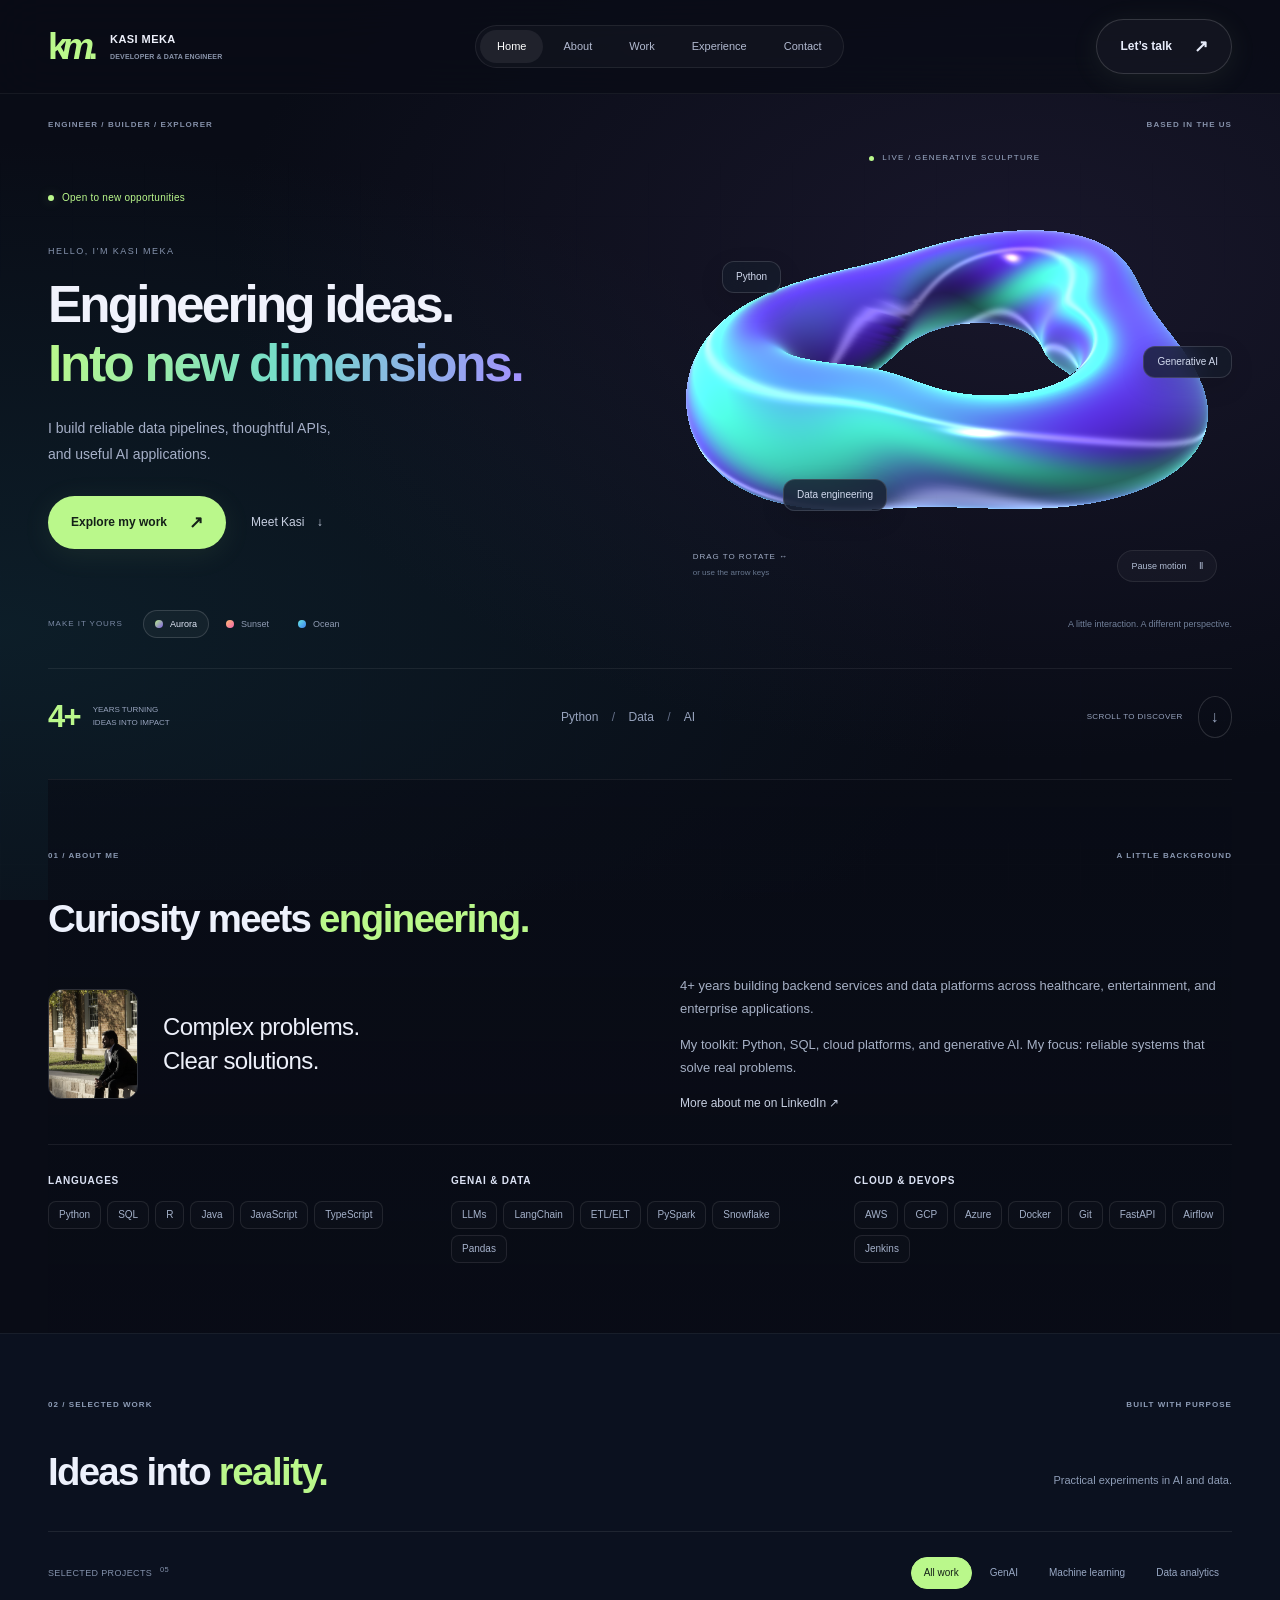
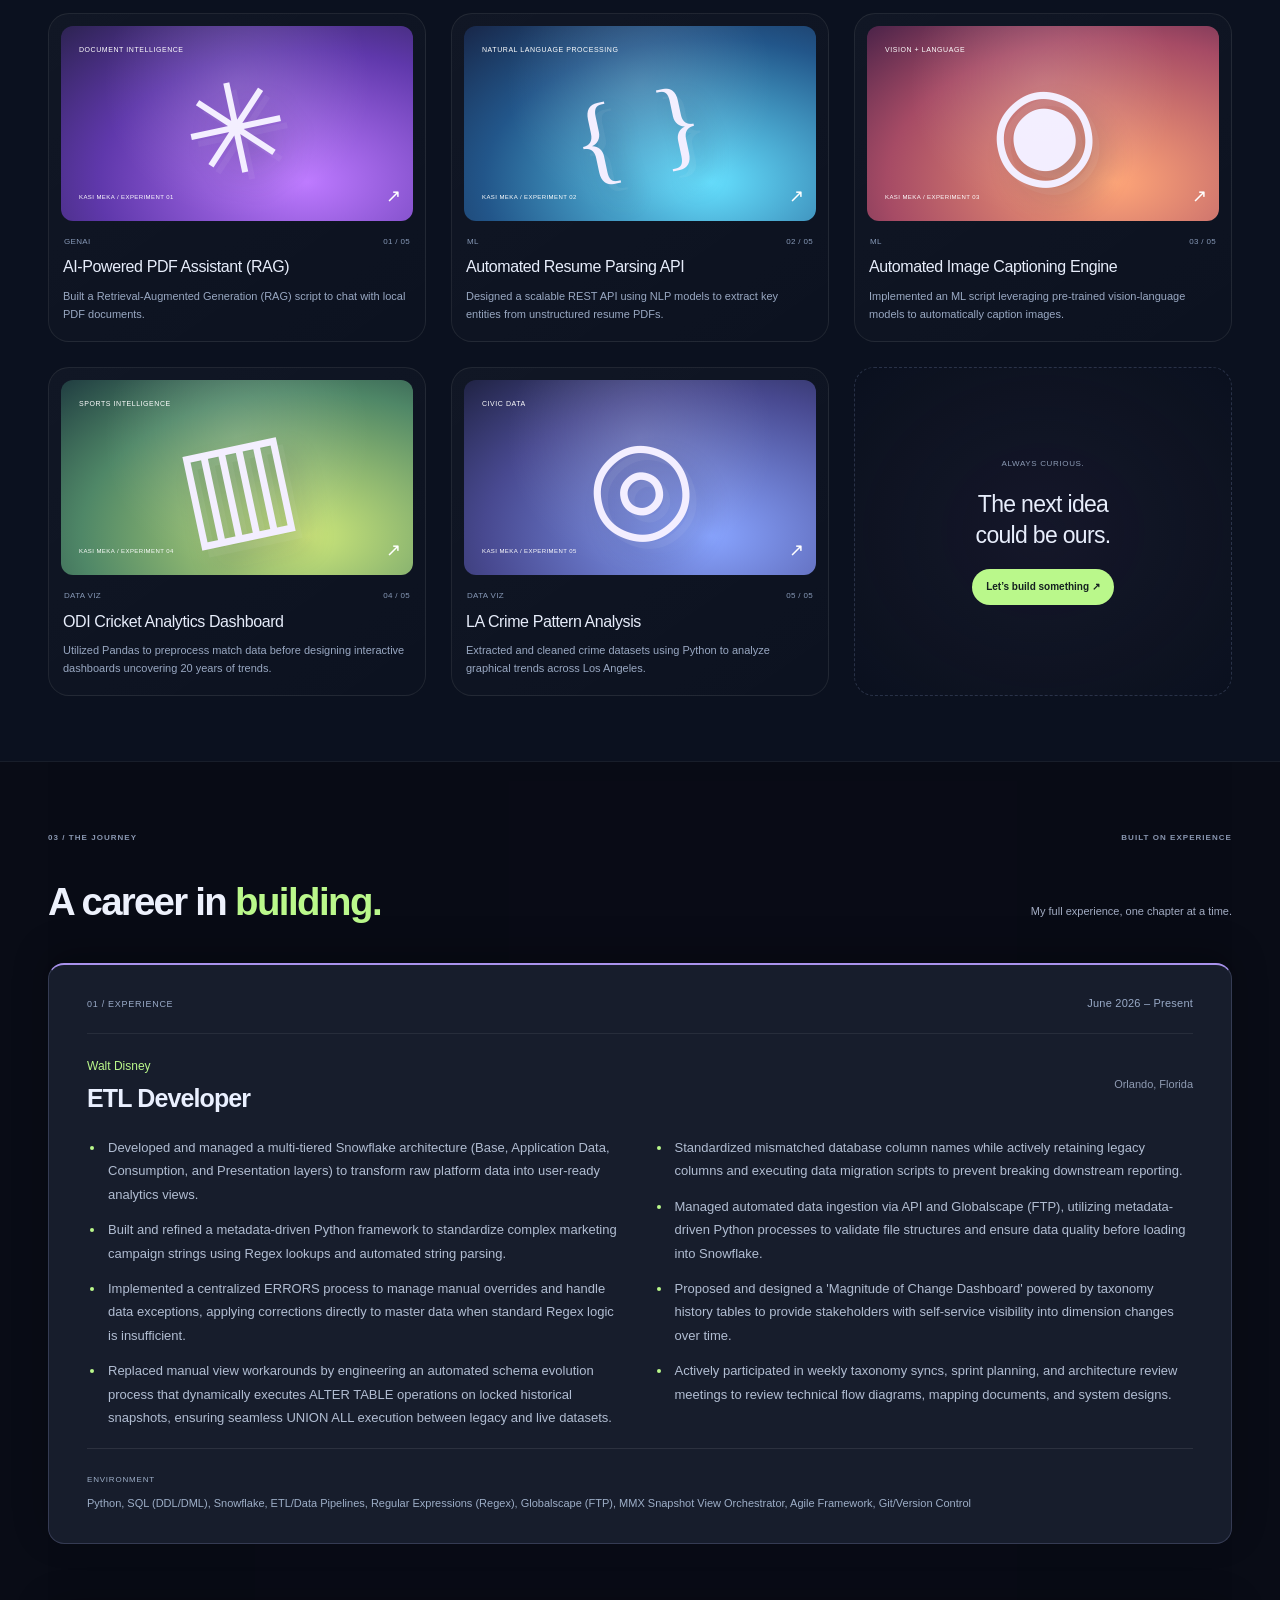
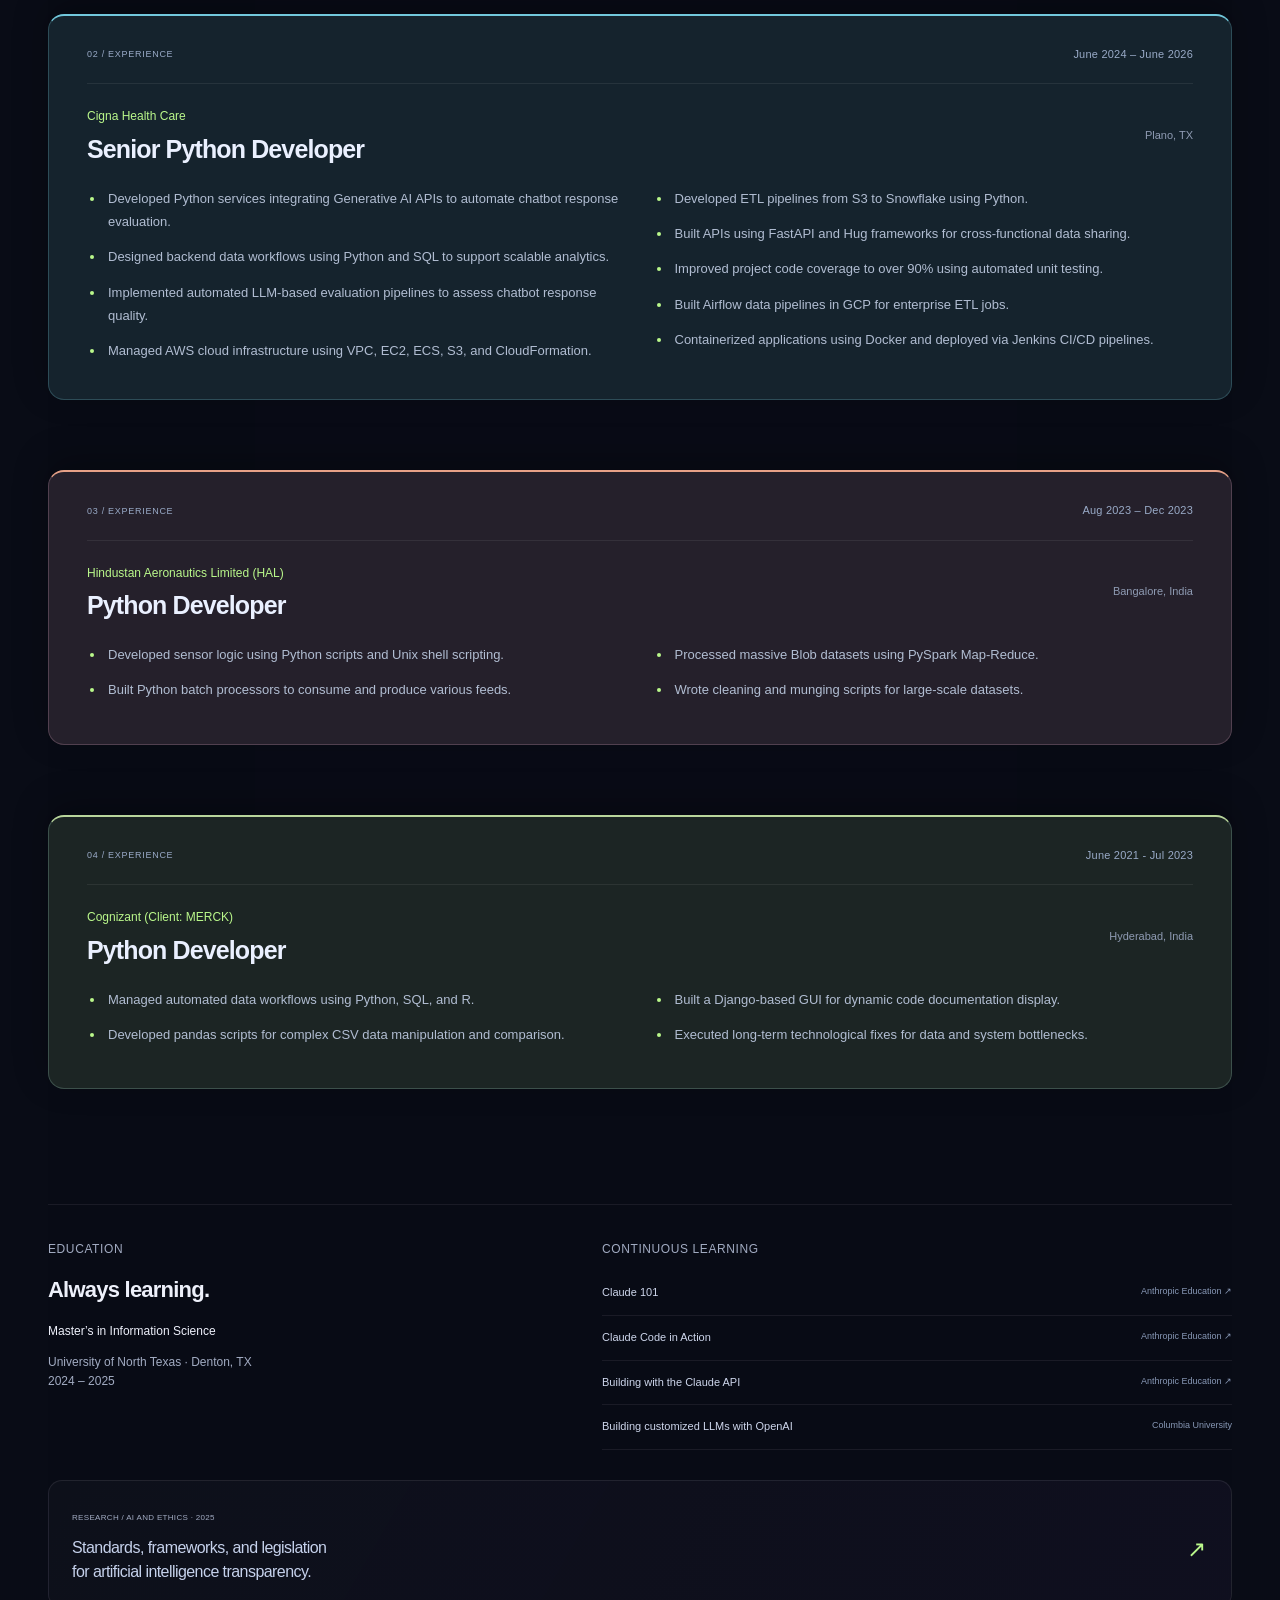
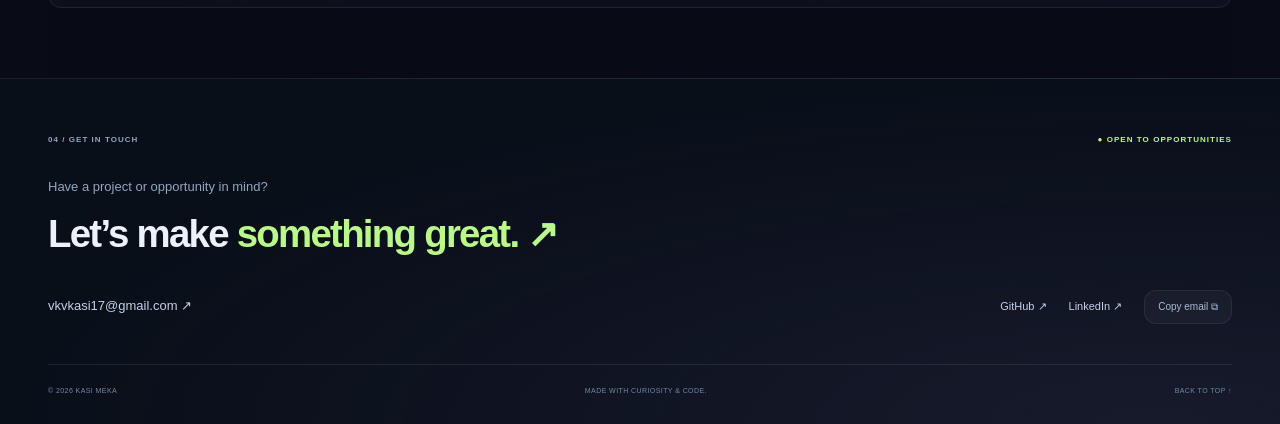
==== commit 94d6baa5: "Add interactive 3D sculpture, colorful themes, and depth effects" ====
--- a/index.html
+++ b/index.html
@@ -1,10 +1,10 @@
 <!doctype html>
-<html lang="en"><head><meta charset="utf-8"><meta name="viewport" content="width=device-width,initial-scale=1"><meta name="theme-color" content="#eae8df"><meta name="description" content="Kasi Meka — Python developer and data engineer building scalable backends, intelligent data pipelines, and generative AI applications."><title>Kasi Meka — Data. Code. Intelligence.</title><link rel="stylesheet" href="portfolio.css"><script src="portfolio.js" defer></script></head>
-<body><a class="skip-link" href="#main">Skip to content</a><header class="site-header"><a class="brand" href="#home" aria-label="Kasi Meka home"><span class="brand-mark">k<span>m</span>.</span><span>KASI MEKA<small>DEVELOPER & DATA ENGINEER</small></span></a><nav class="desktop-nav" aria-label="Main navigation"><a class="active" href="#home">Home</a><a href="#about">About</a><a href="#work">Work</a><a href="#experience">Experience</a><a href="#contact">Contact</a></nav><a class="pill header-cta" href="mailto:vkvkasi17@gmail.com">Let’s talk <span>↗</span></a><button class="menu-toggle" aria-expanded="false" aria-controls="mobile-nav">Menu <span>☰</span></button><nav id="mobile-nav" hidden aria-label="Mobile navigation"><a href="#home">Home</a><a href="#about">About</a><a href="#work">Work</a><a href="#experience">Experience</a><a href="#contact">Contact</a></nav></header>
-<main id="main"><section class="hero section" id="home"><div class="hero-topline"><span>PYTHON DEVELOPER & DATA ENGINEER</span><span>BASED IN THE US</span></div><div class="hero-layout"><div class="hero-copy"><p class="eyebrow hero-badge"><span class="status-dot"></span> Open to new opportunities</p><p class="hero-name">KASI MEKA / DEVELOPER</p><h1>Thoughtful code.<br><span>Real possibilities.</span></h1><p class="hero-description">I build reliable data pipelines, thoughtful APIs,<br>and useful AI applications.</p><div class="hero-actions"><a href="#work" class="pill">Explore my work <span>↗</span></a><a href="#about" class="text-link">Meet Kasi <span>↓</span></a></div></div><div class="portrait-stage"><div class="portrait-frame"><img src="profile.jpeg" alt="Kasi Meka standing on the University of North Texas campus" fetchpriority="high" width="2005" height="1638"></div><span class="portrait-note">Hey, I’m Kasi.</span><div class="portrait-caption"><span>KASI MEKA</span><span>ENGINEER. BUILDER. EXPLORER.</span></div><span class="portrait-cross" aria-hidden="true">+</span></div></div><div class="hero-bottom"><div><strong>4+</strong><span>YEARS TURNING<br>IDEAS INTO IMPACT</span></div><p>Python <span> / </span> Data <span> / </span> AI</p><a href="#about" class="scroll-link">SCROLL TO DISCOVER <span>↓</span></a></div></section>
+<html lang="en"><head><meta charset="utf-8"><meta name="viewport" content="width=device-width,initial-scale=1"><meta name="theme-color" content="#090c16"><meta name="description" content="Kasi Meka — Python developer and data engineer building scalable backends, intelligent data pipelines, and generative AI applications."><title>Kasi Meka — Data. Code. Intelligence.</title><link rel="stylesheet" href="portfolio.css"><link rel="stylesheet" href="immersive.css"><script src="portfolio.js" defer></script></head>
+<body><div class="world-background" aria-hidden="true"><canvas id="scene-canvas"></canvas><div class="world-grid"></div></div><div class="reading-progress" aria-hidden="true"></div><a class="skip-link" href="#main">Skip to content</a><header class="site-header"><a class="brand" href="#home" aria-label="Kasi Meka home"><span class="brand-mark">k<span>m</span>.</span><span>KASI MEKA<small>DEVELOPER & DATA ENGINEER</small></span></a><nav class="desktop-nav" aria-label="Main navigation"><a class="active" href="#home">Home</a><a href="#about">About</a><a href="#work">Work</a><a href="#experience">Experience</a><a href="#contact">Contact</a></nav><a class="pill header-cta" href="mailto:vkvkasi17@gmail.com">Let’s talk <span>↗</span></a><button class="menu-toggle" aria-expanded="false" aria-controls="mobile-nav">Menu <span>☰</span></button><nav id="mobile-nav" hidden aria-label="Mobile navigation"><a href="#home">Home</a><a href="#about">About</a><a href="#work">Work</a><a href="#experience">Experience</a><a href="#contact">Contact</a></nav></header>
+<main id="main"><section class="hero section" id="home"><div class="hero-topline"><span>ENGINEER / BUILDER / EXPLORER</span><span>BASED IN THE US</span></div><div class="hero-layout"><div class="hero-copy"><p class="eyebrow hero-badge"><span class="status-dot"></span> Open to new opportunities</p><p class="hero-name">HELLO, I’M KASI MEKA</p><h1>Engineering ideas.<br><span>Into new dimensions.</span></h1><p class="hero-description">I build reliable data pipelines, thoughtful APIs,<br>and useful AI applications.</p><div class="hero-actions"><a href="#work" class="pill">Explore my work <span>↗</span></a><a href="#about" class="text-link">Meet Kasi <span>↓</span></a></div></div><div class="sculpture-stage" role="group" aria-label="Interactive 3D sculpture"><span class="sculpture-label"><span></span> LIVE / GENERATIVE SCULPTURE</span><div class="sculpture-drag" role="slider" tabindex="0" aria-label="Rotate 3D sculpture" aria-valuemin="-180" aria-valuemax="180" aria-valuenow="0" aria-valuetext="0 degrees"><span class="orbit-tag tag-python">Python</span><span class="orbit-tag tag-ai">Generative AI</span><span class="orbit-tag tag-data">Data engineering</span></div><div class="sculpture-bottom"><span>DRAG TO ROTATE <span aria-hidden="true">↔</span><small>or use the arrow keys</small></span><button class="motion-toggle" aria-pressed="false">Pause motion <span>Ⅱ</span></button></div></div></div><div class="palette-bar"><span>MAKE IT YOURS</span><div role="group" aria-label="Scene color"><button class="palette active" data-palette="0" aria-label="Aurora palette" aria-pressed="true"><i></i>Aurora</button><button class="palette" data-palette="1" aria-label="Sunset palette" aria-pressed="false"><i></i>Sunset</button><button class="palette" data-palette="2" aria-label="Ocean palette" aria-pressed="false"><i></i>Ocean</button></div><span class="palette-hint">A little interaction. A different perspective.</span></div><div class="hero-bottom"><div><strong>4+</strong><span>YEARS TURNING<br>IDEAS INTO IMPACT</span></div><p>Python <span> / </span> Data <span> / </span> AI</p><a href="#about" class="scroll-link">SCROLL TO DISCOVER <span>↓</span></a></div></section>
 
-<section class="about section" id="about"><div class="section-label"><span>01 / ABOUT ME</span><span>A LITTLE BACKGROUND</span></div><h2 class="about-title reveal">Curiosity meets <span>engineering.</span></h2><div class="about-grid"><div class="about-statement reveal"><span class="large-star" aria-hidden="true">✳</span><p>Complex problems.<br>Clear solutions.</p></div><div class="about-description reveal"><p>4+ years building backend services and data platforms across healthcare, entertainment, and enterprise applications.</p><p>My toolkit: Python, SQL, cloud platforms, and generative AI. My focus: reliable systems that solve real problems.</p><a class="text-link" href="https://www.linkedin.com/in/kasi-meka-2193003b1/" target="_blank" rel="noopener">More about me on LinkedIn ↗</a></div></div><div class="skills reveal"><div class="skill-group"><h3>Languages</h3><div class="tags"><span>Python</span><span>SQL</span><span>R</span><span>Java</span><span>JavaScript</span><span>TypeScript</span></div></div><div class="skill-group"><h3>GenAI &amp; Data</h3><div class="tags"><span>LLMs</span><span>LangChain</span><span>ETL/ELT</span><span>PySpark</span><span>Snowflake</span><span>Pandas</span></div></div><div class="skill-group"><h3>Cloud &amp; DevOps</h3><div class="tags"><span>AWS</span><span>GCP</span><span>Azure</span><span>Docker</span><span>Git</span><span>FastAPI</span><span>Airflow</span><span>Jenkins</span></div></div></div></section>
-<section class="work section dark-section" id="work"><div class="section-label"><span>02 / SELECTED WORK</span><span>BUILT WITH PURPOSE</span></div><div class="work-heading reveal"><h2>Ideas into <span>reality.</span></h2><p>Practical experiments in AI and data.</p></div><div class="cinematic-scene"><canvas id="scene-canvas" aria-hidden="true"></canvas><span class="scene-label">CODE / DATA / INTELLIGENCE</span><p>Built with curiosity.<br><em>Designed for impact.</em></p><span class="scene-foot">SELECTED WORK — KASI MEKA</span></div><div class="project-toolbar" id="project-list"><span>SELECTED PROJECTS <sup>05</sup></span><div class="filters" aria-label="Filter projects"><button class="active" data-filter="all" aria-pressed="true">All work</button><button data-filter="GenAI" aria-pressed="false">GenAI</button><button data-filter="ML" aria-pressed="false">Machine learning</button><button data-filter="Data Viz" aria-pressed="false">Data analytics</button></div></div><div class="project-grid"><button class="project-card reveal" data-category="GenAI" data-project="0" aria-label="Explore AI-Powered PDF Assistant (RAG)"><div class="project-art art-0"><span class="art-label">DOCUMENT INTELLIGENCE</span><div class="art-symbol" aria-hidden="true">✳</div><span class="art-footer">KASI MEKA / EXPERIMENT 01</span><span class="project-arrow">↗</span></div><div class="project-meta"><span>GenAI</span><span>01 / 05</span></div><h3>AI-Powered PDF Assistant (RAG)</h3><p>Built a Retrieval-Augmented Generation (RAG) script to chat with local PDF documents.</p></button><button class="project-card reveal" data-category="ML" data-project="1" aria-label="Explore Automated Resume Parsing API"><div class="project-art art-1"><span class="art-label">NATURAL LANGUAGE PROCESSING</span><div class="art-symbol" aria-hidden="true">{ }</div><span class="art-footer">KASI MEKA / EXPERIMENT 02</span><span class="project-arrow">↗</span></div><div class="project-meta"><span>ML</span><span>02 / 05</span></div><h3>Automated Resume Parsing API</h3><p>Designed a scalable REST API using NLP models to extract key entities from unstructured resume PDFs.</p></button><button class="project-card reveal" data-category="ML" data-project="2" aria-label="Explore Automated Image Captioning Engine"><div class="project-art art-2"><span class="art-label">VISION + LANGUAGE</span><div class="art-symbol" aria-hidden="true">◉</div><span class="art-footer">KASI MEKA / EXPERIMENT 03</span><span class="project-arrow">↗</span></div><div class="project-meta"><span>ML</span><span>03 / 05</span></div><h3>Automated Image Captioning Engine</h3><p>Implemented an ML script leveraging pre-trained vision-language models to automatically caption images.</p></button><button class="project-card reveal" data-category="Data Viz" data-project="3" aria-label="Explore ODI Cricket Analytics Dashboard"><div class="project-art art-3"><span class="art-label">SPORTS INTELLIGENCE</span><div class="art-symbol" aria-hidden="true">▥</div><span class="art-footer">KASI MEKA / EXPERIMENT 04</span><span class="project-arrow">↗</span></div><div class="project-meta"><span>Data Viz</span><span>04 / 05</span></div><h3>ODI Cricket Analytics Dashboard</h3><p>Utilized Pandas to preprocess match data before designing interactive dashboards uncovering 20 years of trends.</p></button><button class="project-card reveal" data-category="Data Viz" data-project="4" aria-label="Explore LA Crime Pattern Analysis"><div class="project-art art-4"><span class="art-label">CIVIC DATA</span><div class="art-symbol" aria-hidden="true">◎</div><span class="art-footer">KASI MEKA / EXPERIMENT 05</span><span class="project-arrow">↗</span></div><div class="project-meta"><span>Data Viz</span><span>05 / 05</span></div><h3>LA Crime Pattern Analysis</h3><p>Extracted and cleaned crime datasets using Python to analyze graphical trends across Los Angeles.</p></button><div class="project-outro reveal"><span>ALWAYS CURIOUS.</span><p>The next idea<br>could be <span class="serif">ours.</span></p><a class="pill light" href="mailto:vkvkasi17@gmail.com">Let’s build something ↗</a></div></div></section>
+<section class="about section" id="about"><div class="section-label"><span>01 / ABOUT ME</span><span>A LITTLE BACKGROUND</span></div><h2 class="about-title reveal">Curiosity meets <span>engineering.</span></h2><div class="about-grid"><div class="about-statement reveal"><img class="about-portrait" src="profile.jpeg" alt="Kasi Meka" width="90" height="110" loading="lazy"><p>Complex problems.<br>Clear solutions.</p></div><div class="about-description reveal"><p>4+ years building backend services and data platforms across healthcare, entertainment, and enterprise applications.</p><p>My toolkit: Python, SQL, cloud platforms, and generative AI. My focus: reliable systems that solve real problems.</p><a class="text-link" href="https://www.linkedin.com/in/kasi-meka-2193003b1/" target="_blank" rel="noopener">More about me on LinkedIn ↗</a></div></div><div class="skills reveal"><div class="skill-group"><h3>Languages</h3><div class="tags"><span>Python</span><span>SQL</span><span>R</span><span>Java</span><span>JavaScript</span><span>TypeScript</span></div></div><div class="skill-group"><h3>GenAI &amp; Data</h3><div class="tags"><span>LLMs</span><span>LangChain</span><span>ETL/ELT</span><span>PySpark</span><span>Snowflake</span><span>Pandas</span></div></div><div class="skill-group"><h3>Cloud &amp; DevOps</h3><div class="tags"><span>AWS</span><span>GCP</span><span>Azure</span><span>Docker</span><span>Git</span><span>FastAPI</span><span>Airflow</span><span>Jenkins</span></div></div></div></section>
+<section class="work section dark-section" id="work"><div class="section-label"><span>02 / SELECTED WORK</span><span>BUILT WITH PURPOSE</span></div><div class="work-heading reveal"><h2>Ideas into <span>reality.</span></h2><p>Practical experiments in AI and data.</p></div><div class="project-toolbar" id="project-list"><span>SELECTED PROJECTS <sup>05</sup></span><div class="filters" aria-label="Filter projects"><button class="active" data-filter="all" aria-pressed="true">All work</button><button data-filter="GenAI" aria-pressed="false">GenAI</button><button data-filter="ML" aria-pressed="false">Machine learning</button><button data-filter="Data Viz" aria-pressed="false">Data analytics</button></div></div><div class="project-grid"><button class="project-card reveal" data-category="GenAI" data-project="0" aria-label="Explore AI-Powered PDF Assistant (RAG)"><div class="project-art art-0"><span class="art-label">DOCUMENT INTELLIGENCE</span><div class="art-symbol" aria-hidden="true">✳</div><span class="art-footer">KASI MEKA / EXPERIMENT 01</span><span class="project-arrow">↗</span></div><div class="project-meta"><span>GenAI</span><span>01 / 05</span></div><h3>AI-Powered PDF Assistant (RAG)</h3><p>Built a Retrieval-Augmented Generation (RAG) script to chat with local PDF documents.</p></button><button class="project-card reveal" data-category="ML" data-project="1" aria-label="Explore Automated Resume Parsing API"><div class="project-art art-1"><span class="art-label">NATURAL LANGUAGE PROCESSING</span><div class="art-symbol" aria-hidden="true">{ }</div><span class="art-footer">KASI MEKA / EXPERIMENT 02</span><span class="project-arrow">↗</span></div><div class="project-meta"><span>ML</span><span>02 / 05</span></div><h3>Automated Resume Parsing API</h3><p>Designed a scalable REST API using NLP models to extract key entities from unstructured resume PDFs.</p></button><button class="project-card reveal" data-category="ML" data-project="2" aria-label="Explore Automated Image Captioning Engine"><div class="project-art art-2"><span class="art-label">VISION + LANGUAGE</span><div class="art-symbol" aria-hidden="true">◉</div><span class="art-footer">KASI MEKA / EXPERIMENT 03</span><span class="project-arrow">↗</span></div><div class="project-meta"><span>ML</span><span>03 / 05</span></div><h3>Automated Image Captioning Engine</h3><p>Implemented an ML script leveraging pre-trained vision-language models to automatically caption images.</p></button><button class="project-card reveal" data-category="Data Viz" data-project="3" aria-label="Explore ODI Cricket Analytics Dashboard"><div class="project-art art-3"><span class="art-label">SPORTS INTELLIGENCE</span><div class="art-symbol" aria-hidden="true">▥</div><span class="art-footer">KASI MEKA / EXPERIMENT 04</span><span class="project-arrow">↗</span></div><div class="project-meta"><span>Data Viz</span><span>04 / 05</span></div><h3>ODI Cricket Analytics Dashboard</h3><p>Utilized Pandas to preprocess match data before designing interactive dashboards uncovering 20 years of trends.</p></button><button class="project-card reveal" data-category="Data Viz" data-project="4" aria-label="Explore LA Crime Pattern Analysis"><div class="project-art art-4"><span class="art-label">CIVIC DATA</span><div class="art-symbol" aria-hidden="true">◎</div><span class="art-footer">KASI MEKA / EXPERIMENT 05</span><span class="project-arrow">↗</span></div><div class="project-meta"><span>Data Viz</span><span>05 / 05</span></div><h3>LA Crime Pattern Analysis</h3><p>Extracted and cleaned crime datasets using Python to analyze graphical trends across Los Angeles.</p></button><div class="project-outro reveal"><span>ALWAYS CURIOUS.</span><p>The next idea<br>could be <span class="serif">ours.</span></p><a class="pill light" href="mailto:vkvkasi17@gmail.com">Let’s build something ↗</a></div></div></section>
 <section class="experience section" id="experience"><div class="section-label"><span>03 / THE JOURNEY</span><span>BUILT ON EXPERIENCE</span></div><div class="section-heading reveal"><h2>A career in <span>building.</span></h2><p>My full experience, one chapter at a time.</p></div><div class="experience-list"><article class="experience-card" style="--card-index:0" aria-labelledby="role-0"><div class="experience-card-top"><span class="experience-number">01 / EXPERIENCE</span><span class="experience-date">June 2026 – Present</span></div><header class="experience-card-heading"><div><p class="experience-company">Walt Disney</p><h3 id="role-0">ETL Developer</h3></div><span class="experience-location">Orlando, Florida</span></header><ul class="experience-points"><li>Developed and managed a multi-tiered Snowflake architecture (Base, Application Data, Consumption, and Presentation layers) to transform raw platform data into user-ready analytics views.</li><li>Built and refined a metadata-driven Python framework to standardize complex marketing campaign strings using Regex lookups and automated string parsing.</li><li>Implemented a centralized ERRORS process to manage manual overrides and handle data exceptions, applying corrections directly to master data when standard Regex logic is insufficient.</li><li>Replaced manual view workarounds by engineering an automated schema evolution process that dynamically executes ALTER TABLE operations on locked historical snapshots, ensuring seamless UNION ALL execution between legacy and live datasets.</li><li>Standardized mismatched database column names while actively retaining legacy columns and executing data migration scripts to prevent breaking downstream reporting.</li><li>Managed automated data ingestion via API and Globalscape (FTP), utilizing metadata-driven Python processes to validate file structures and ensure data quality before loading into Snowflake.</li><li>Proposed and designed a &#x27;Magnitude of Change Dashboard&#x27; powered by taxonomy history tables to provide stakeholders with self-service visibility into dimension changes over time.</li><li>Actively participated in weekly taxonomy syncs, sprint planning, and architecture review meetings to review technical flow diagrams, mapping documents, and system designs.</li></ul><div class="experience-environment"><span>ENVIRONMENT</span><p>Python, SQL (DDL/DML), Snowflake, ETL/Data Pipelines, Regular Expressions (Regex), Globalscape (FTP), MMX Snapshot View Orchestrator, Agile Framework, Git/Version Control</p></div></article><article class="experience-card" style="--card-index:1" aria-labelledby="role-1"><div class="experience-card-top"><span class="experience-number">02 / EXPERIENCE</span><span class="experience-date">June 2024 – June 2026</span></div><header class="experience-card-heading"><div><p class="experience-company">Cigna Health Care</p><h3 id="role-1">Senior Python Developer</h3></div><span class="experience-location">Plano, TX</span></header><ul class="experience-points"><li>Developed Python services integrating Generative AI APIs to automate chatbot response evaluation.</li><li>Designed backend data workflows using Python and SQL to support scalable analytics.</li><li>Implemented automated LLM-based evaluation pipelines to assess chatbot response quality.</li><li>Managed AWS cloud infrastructure using VPC, EC2, ECS, S3, and CloudFormation.</li><li>Developed ETL pipelines from S3 to Snowflake using Python.</li><li>Built APIs using FastAPI and Hug frameworks for cross-functional data sharing.</li><li>Improved project code coverage to over 90% using automated unit testing.</li><li>Built Airflow data pipelines in GCP for enterprise ETL jobs.</li><li>Containerized applications using Docker and deployed via Jenkins CI/CD pipelines.</li></ul></article><article class="experience-card" style="--card-index:2" aria-labelledby="role-2"><div class="experience-card-top"><span class="experience-number">03 / EXPERIENCE</span><span class="experience-date">Aug 2023 – Dec 2023</span></div><header class="experience-card-heading"><div><p class="experience-company">Hindustan Aeronautics Limited (HAL)</p><h3 id="role-2">Python Developer</h3></div><span class="experience-location">Bangalore, India</span></header><ul class="experience-points"><li>Developed sensor logic using Python scripts and Unix shell scripting.</li><li>Built Python batch processors to consume and produce various feeds.</li><li>Processed massive Blob datasets using PySpark Map-Reduce.</li><li>Wrote cleaning and munging scripts for large-scale datasets.</li></ul></article><article class="experience-card" style="--card-index:3" aria-labelledby="role-3"><div class="experience-card-top"><span class="experience-number">04 / EXPERIENCE</span><span class="experience-date">June 2021 - Jul 2023</span></div><header class="experience-card-heading"><div><p class="experience-company">Cognizant (Client: MERCK)</p><h3 id="role-3">Python Developer</h3></div><span class="experience-location">Hyderabad, India</span></header><ul class="experience-points"><li>Managed automated data workflows using Python, SQL, and R.</li><li>Developed pandas scripts for complex CSV data manipulation and comparison.</li><li>Built a Django-based GUI for dynamic code documentation display.</li><li>Executed long-term technological fixes for data and system bottlenecks.</li></ul></article></div><div class="learning-grid"><div class="reveal"><p class="eyebrow">EDUCATION</p><h3>Always learning.</h3><p>Master’s in Information Science</p><p class="muted">University of North Texas · Denton, TX<br>2024 – 2025</p></div><div class="reveal"><p class="eyebrow">CONTINUOUS LEARNING</p><a class="credential" href="Claude 101.jpg.png" target="_blank" rel="noopener"><span>Claude 101</span><span>Anthropic Education ↗</span></a><a class="credential" href="Claude Code in Action.jpg.png" target="_blank" rel="noopener"><span>Claude Code in Action</span><span>Anthropic Education ↗</span></a><a class="credential" href="Claude with the Anthropic API.jpg.png" target="_blank" rel="noopener"><span>Building with the Claude API</span><span>Anthropic Education ↗</span></a><div class="credential"><span>Building customized LLMs with OpenAI</span><span>Columbia University</span></div></div></div><a class="publication reveal" href="https://link.springer.com/article/10.1007/s43681-025-00661-4" target="_blank" rel="noopener"><span>RESEARCH / AI AND ETHICS · 2025</span><h3>Standards, frameworks, and legislation<br>for artificial intelligence transparency.</h3><span class="publication-arrow">↗</span></a></section>
 <section class="contact section dark-section" id="contact"><div class="section-label"><span>04 / GET IN TOUCH</span><span class="contact-status">● OPEN TO OPPORTUNITIES</span></div><p class="contact-intro reveal">Have a project or opportunity in mind?</p><h2 class="reveal">Let’s make <a href="mailto:vkvkasi17@gmail.com">something great. ↗</a></h2><div class="contact-links"><a href="mailto:vkvkasi17@gmail.com">vkvkasi17@gmail.com ↗</a><div><a href="https://github.com/vkvkasi17-hub" target="_blank" rel="noopener">GitHub ↗</a><a href="https://www.linkedin.com/in/kasi-meka-2193003b1/" target="_blank" rel="noopener">LinkedIn ↗</a><button id="copy-email">Copy email ⧉</button></div></div><footer><span>© <span id="year">2026</span> KASI MEKA</span><span>MADE WITH CURIOSITY & CODE.</span><a href="#home">BACK TO TOP ↑</a></footer></section></main>
 <dialog id="project-dialog" aria-labelledby="dialog-title"><button class="dialog-close" aria-label="Close project details">×</button><p class="eyebrow" id="dialog-category"></p><h2 id="dialog-title"></h2><p id="dialog-tech"></p><div id="dialog-overview"></div><div class="dialog-links" id="dialog-links"></div></dialog><div id="toast" role="status"></div><script id="project-data" type="application/json">[{"title": "AI-Powered PDF Assistant (RAG)", "tech": "Python, LangChain, OpenAI, ChromaDB", "description": "Built a Retrieval-Augmented Generation (RAG) script to chat with local PDF documents.", "category": "GenAI", "github_link": "https://github.com/vkvkasi17-hub", "website_link": "", "overview": "<strong>About the Project:<\/strong> A lightweight AI assistant that reads personal documents and answers questions accurately using RAG methodology.<br><br><strong>Implementation:<\/strong> Built locally using Python, LangChain, and ChromaDB for vector storage. It chunks PDF text, creates embeddings via OpenAI, and retrieves relevant context to answer user queries, demonstrating core GenAI orchestration."}, {"title": "Automated Resume Parsing API", "tech": "Python, FastAPI, NLP", "description": "Designed a scalable REST API using NLP models to extract key entities from unstructured resume PDFs.", "category": "ML", "github_link": "https://github.com/vkvkasi17-hub/AI-Resume-Parser", "website_link": "https://vkvkasi17-hub.github.io/AI-Resume-Parser/", "overview": "<strong>About the Project:<\/strong> This AI-driven tool automatically extracts and categorizes information from unstructured PDFs, instantly converting them into structured JSON data.<br><br><strong>Implementation:<\/strong> Built using Python and FastAPI for high-performance endpoint delivery. I integrated advanced Natural Language Processing models to identify semantic chunks like 'Skills', 'Experience', and 'Education', drastically streamlining the recruitment pipeline."}, {"title": "Automated Image Captioning Engine", "tech": "Python, Hugging Face, PyTorch", "description": "Implemented an ML script leveraging pre-trained vision-language models to automatically caption images.", "category": "ML", "github_link": "https://github.com/vkvkasi17-hub", "website_link": "", "overview": "<strong>About the Project:<\/strong> An ML tool that takes unstructured visual data (images) and automatically generates highly descriptive text captions.<br><br><strong>Implementation:<\/strong> Utilized Hugging Face's <code>transformers<\/code> library and the BLIP (Bootstrapping Language-Image Pre-training) model. The script processes raw images through a neural network to output accurate descriptions, perfect for accessibility and automated metadata tagging."}, {"title": "ODI Cricket Analytics Dashboard", "tech": "Python, Tableau, Pandas", "description": "Utilized Pandas to preprocess match data before designing interactive dashboards uncovering 20 years of trends.", "category": "Data Viz", "github_link": "https://github.com/vkvkasi17-hub", "website_link": "", "overview": "<strong>About the Project:<\/strong> A visual analytics suite that digests over two decades of One Day International (ODI) cricket statistics to find hidden performance trends.<br><br><strong>Implementation:<\/strong> Wrote complex Python Pandas scripts to scrape, munge, and clean messy historical CSVs. Once structured, the data was connected to Tableau to create dynamic, interactive filters allowing users to explore granular player and team statistics."}, {"title": "LA Crime Pattern Analysis", "tech": "Python, Data Analytics, Tableau", "description": "Extracted and cleaned crime datasets using Python to analyze graphical trends across Los Angeles.", "category": "Data Viz", "github_link": "https://github.com/vkvkasi17-hub", "website_link": "", "overview": "<strong>About the Project:<\/strong> A civic data project aiming to highlight geographical and temporal crime patterns in the Los Angeles area to aid predictive policing models.<br><br><strong>Implementation:<\/strong> Processed massive, unstructured raw municipal datasets using Python data-cleaning scripts. The refined datasets were visualized through interactive Tableau heatmaps and time-series graphs, revealing actionable safety insights."}]</script></body></html>
--- a/immersive.css
+++ b/immersive.css
@@ -0,0 +1,5 @@
+:root{--ink:#edf0fa;--muted:#a2acc2;--blue:#baf88b;--line:#ffffff17;--accent:#baf88b;--accent-rgb:186,248,139;--secondary:#a390ff}body{background:#090c16;color:var(--ink);isolation:isolate}.world-background{position:fixed;inset:0;z-index:-1;pointer-events:none;background:radial-gradient(ellipse at 80% 30%,#26203d88,transparent 55%),radial-gradient(ellipse at 0 70%,#12384466,transparent 55%),#090c16}.world-background canvas{width:100%;height:100%;display:block}.world-grid{position:absolute;inset:0;background-image:linear-gradient(#929dcc07 1px,transparent 1px),linear-gradient(90deg,#929dcc07 1px,transparent 1px);background-size:72px 72px;mask-image:linear-gradient(transparent,#0006)}.reading-progress{position:fixed;top:0;left:0;height:2px;width:100%;transform:scaleX(var(--progress,0));transform-origin:left;background:linear-gradient(90deg,var(--accent),var(--secondary));z-index:100}.section{position:relative;width:min(1220px,calc(100% - 96px));padding:70px 0;background:transparent}.site-header{background:#090c16c7;border-bottom:1px solid #ffffff0e;backdrop-filter:blur(24px);padding-block:19px}.brand-mark{color:var(--accent)}.brand small{color:#8993a9}.desktop-nav{background:#ffffff07;border:1px solid #ffffff12}.desktop-nav a{color:#b2bad0}.desktop-nav a.active{background:#ffffff12;color:#fff}.desktop-nav a:hover{background:#ffffff15;color:#fff}.pill{background:var(--accent);color:#142018;box-shadow:0 5px 30px rgba(var(--accent-rgb),.08);font-weight:650}.pill:hover{background:var(--accent);color:#142018;box-shadow:0 8px 40px rgba(var(--accent-rgb),.2)}.header-cta{background:#ffffff09;border:1px solid #ffffff25;color:#e8edfb}.header-cta:hover{color:#142018}.hero{padding-top:25px;padding-bottom:32px}.hero-topline{font-size:8px;letter-spacing:.13em;color:#8590a9}.hero-layout{grid-template-columns:1.1fr 1fr;gap:20px;min-height:425px;margin:20px 0 8px}.hero-copy{position:relative;z-index:2;pointer-events:none}.hero-copy a{pointer-events:auto}.hero-badge{color:var(--accent);font-size:10px}.status-dot{background:var(--accent);box-shadow:0 0 12px rgba(var(--accent-rgb),.3)}.hero-name{color:#8694ae;font-size:9px;letter-spacing:.16em;margin:28px 0 18px}h1{font-size:clamp(34px,4vw,55px);font-weight:650;line-height:1.14;letter-spacing:-.055em;color:#f0f2fc}h1>span{font:inherit;color:var(--accent);background:linear-gradient(100deg,var(--accent),#73dcca,var(--secondary));background-clip:text;-webkit-background-clip:text;-webkit-text-fill-color:transparent}.hero-description{font-size:14px;line-height:1.85;color:#a6b0c8;max-width:365px}.text-link{color:#c6cee0}.hero-actions{gap:25px}.hero-bottom{border-color:#ffffff12}.hero-bottom strong{color:var(--accent);font-size:31px}.hero-bottom p,.hero-bottom div span,.scroll-link{color:#97a3bd}.scroll-link span{border-color:#ffffff25}.hero-bottom p span{color:#657089}.sculpture-stage{position:relative;min-width:0;height:430px;border-radius:25px;z-index:2;display:flex;flex-direction:column;justify-content:space-between}.sculpture-label{font-size:8px;letter-spacing:.15em;color:#9dacc7;align-self:center;display:flex;align-items:center;gap:8px}.sculpture-label>span{width:5px;height:5px;background:var(--accent);border-radius:50%}.sculpture-drag{position:relative;flex:1;cursor:grab;touch-action:pan-y;border-radius:25px;outline-offset:-8px}.sculpture-drag:active{cursor:grabbing}.orbit-tag{position:absolute;border:1px solid #ffffff22;border-radius:12px;padding:7px 13px;background:#151b2ac9;backdrop-filter:blur(12px);font-size:10px;color:#d1d9ed;box-shadow:0 8px 25px #0002;pointer-events:none;animation:float-tag 6s ease-in-out infinite}.tag-python{left:8%;top:25%}.tag-ai{right:0;top:47%;animation-delay:-2s}.tag-data{left:19%;bottom:10%;animation-delay:-4s}.sculpture-bottom{display:flex;justify-content:space-between;align-items:center;padding:0 15px;gap:15px}.sculpture-bottom>span{font-size:8px;letter-spacing:.12em;color:#a0acc5}.sculpture-bottom small{display:block;font-size:8px;letter-spacing:0;color:#68778f;margin-top:3px}.motion-toggle{background:#ffffff08;border:1px solid #ffffff15;border-radius:20px;padding:8px 13px;color:#b1bdd4;font-size:9px}.motion-toggle span{margin-left:10px}.palette-bar{display:flex;gap:20px;align-items:center;padding:20px 0;margin-bottom:10px}.palette-bar>span:first-child{font-size:8px;letter-spacing:.12em;color:#7a89a4}.palette-bar>div{display:flex;gap:5px}.palette{background:transparent;border:1px solid transparent;color:#909cb4;font-size:9px;padding:6px 11px;border-radius:20px;display:flex;align-items:center;gap:7px}.palette.active{background:#ffffff09;border-color:#ffffff25;color:#e1e8f7}.palette i{width:8px;height:8px;border-radius:50%;background:linear-gradient(135deg,#b8ed87,#8260e5)}.palette[data-palette="1"] i{background:linear-gradient(135deg,#ffbb73,#f464ac)}.palette[data-palette="2"] i{background:linear-gradient(135deg,#67e7e3,#4081f1)}.palette-hint{margin-left:auto;font-size:9px;color:#72809a}.section-label{color:#8997b0;font-size:8px;letter-spacing:.13em}.about{border-top:1px solid #ffffff12;margin-top:5px;background:linear-gradient(#090c16a8,#090c16dc)}h2{font-size:clamp(27px,3vw,39px);color:#edf1fc}h2>span{font:inherit;color:var(--accent)}.about-portrait{object-fit:cover;object-position:50% 30%;border-radius:13px;border:1px solid #ffffff25;filter:saturate(.6)}.about-statement p{font-size:24px}.about-description p{color:#a6b0c5;font-size:13px}.skills{border-color:#ffffff12}.skill-group h3{color:#dbe2f4}.tags span{border:1px solid #ffffff17;background:#ffffff04;color:#a5b2cb;border-radius:8px;transition:background .2s,color .2s,transform .2s}.tags span:hover{background:rgba(var(--accent-rgb),.1);color:var(--accent);transform:translateY(-3px)}.work{width:100%;max-width:none;padding:65px max(48px,calc((100% - 1220px)/2));background:#0d1220e8;border-block:1px solid #ffffff0e}.work .section-label,.work-heading p{color:#8e9db7}.project-toolbar{border-color:#ffffff15}.project-toolbar>span{color:#8291ab}.filters button{color:#98a8c4}.filters button.active{background:var(--accent);border-color:var(--accent);color:#142018}.filters button:hover{background:#ffffff15;color:#fff}.project-grid{gap:25px}.project-card{padding:12px;border:1px solid #ffffff14;border-radius:21px;background:linear-gradient(145deg,#ffffff07,#ffffff02);position:relative;transform-style:preserve-3d;transition:transform .18s,box-shadow .25s,border-color .25s;will-change:auto}.project-card:hover{transform:perspective(900px) rotateX(var(--rx,0deg)) rotateY(var(--ry,0deg)) translateY(-5px);box-shadow:0 18px 45px #0005;border-color:#ffffff35}.project-art{height:195px;border-radius:12px;isolation:isolate}.project-art:after{content:'';position:absolute;inset:0;background:radial-gradient(circle at var(--shine-x,50%) var(--shine-y,30%),#ffffff25,transparent 60%);pointer-events:none}.art-0{background:radial-gradient(ellipse at 70% 80%,#bd79ff,#5f38ab 60%,#2d2352)}.art-1{background:radial-gradient(ellipse at 70% 80%,#65e0ff,#22568a 65%,#182749)}.art-2{background:radial-gradient(ellipse at 70% 80%,#ffa678,#a64b65 65%,#4b2349)}.art-3{background:radial-gradient(ellipse at 70% 80%,#cde77a,#4f8767 65%,#203d41)}.art-4{background:radial-gradient(ellipse at 70% 80%,#88a4ff,#484990 65%,#202344)}.art-symbol{transform:rotate(-12deg);font-size:125px;color:#f2edff;text-shadow:5px 8px 0 #ffffff0e,12px 18px 25px #100f353d}.project-card:hover .art-symbol{transform:rotate(5deg) scale(1.08)}.project-meta{color:#8799b7;margin-inline:3px}.project-card h3{font-size:16px;color:#e7edfb;line-height:1.4}.project-card>p{color:#99a8c2;font-size:11px}.project-outro{border:1px dashed #7d90b844;background:radial-gradient(ellipse at center,#3d335833,transparent);border-radius:20px}.project-outro>span{color:#8c9bb5}.project-outro p{color:#e7edfb}.project-outro .pill{background:var(--accent);color:#152020}.experience{background:#090c16d4}.experience-card{background:#171d2c;border-color:#353b53;box-shadow:0 -10px 35px #0004;border-radius:16px;border-top:2px solid #a992ed}.experience-card:nth-child(2){background:#15232d;border-color:#2d4c57;border-top-color:#72c8dc}.experience-card:nth-child(3){background:#25202b;border-color:#51404f;border-top-color:#e7a187}.experience-card:nth-child(4){background:#1c2524;border-color:#3c504b;border-top-color:#b9d69c}.experience-card-top{color:#99aac7;border-color:#ffffff12}.experience-company{color:var(--accent)}.experience-card-heading h3{color:#eaf0ff}.experience-location{color:#8f9bb3}.experience-points li{color:#b1bdd2}.experience-points li::marker{color:var(--accent)}.experience-environment{border-color:#ffffff17}.experience-environment>span,.experience-environment p{color:#9daec7}.learning-grid{border-color:#ffffff12}.credential{border-color:#ffffff12;color:#ced7ec}.credential span+span{color:#8798b5}.publication{background:linear-gradient(120deg,#ffffff06,#53407919);border:1px solid #ffffff15;border-radius:14px}.publication h3{color:#c6d2ec}.publication-arrow{color:var(--accent)}.contact{width:100%;max-width:none;padding:55px max(48px,calc((100% - 1220px)/2)) 28px;background:radial-gradient(ellipse at 90% 100%,#34365350,transparent 70%),#0a101bea;border-top:1px solid #ffffff13}.contact .section-label,.contact-intro{color:#95a5c2}.contact h2{font-size:clamp(27px,3vw,39px)}.contact h2 a{font:inherit;color:var(--accent)}.contact-links{color:#c5d1e9}.contact-links button{background:#ffffff09;color:#aabbd6;border:1px solid #ffffff12}.contact footer{color:#7587a6;border-color:#ffffff15}.contact-status{color:var(--accent)}dialog{background:#141c2df5;border:1px solid #60719855;box-shadow:0 25px 100px #0008;border-radius:20px;color:#e5ecfa}dialog h2{color:#eaf1ff}dialog::backdrop{background:#030612b0}.dialog-close{background:#ffffff0c;color:#aab8d1}#dialog-tech{color:var(--accent)}#dialog-overview{color:#aabbd4}#toast{background:#192438;border:1px solid #ffffff25;color:#e1ecff}.menu-toggle{background:#ffffff09;color:#d4dff4}.skip-link{background:#192438;color:#fff}.motion-paused .orbit-tag{animation-play-state:paused}@keyframes float-tag{50%{transform:translateY(-10px)}}
+@media(max-width:950px){.hero-layout{gap:0;grid-template-columns:1.1fr 1fr}.sculpture-stage{height:390px}.tag-ai{right:-10px}.palette-hint{display:none}.project-grid{grid-template-columns:repeat(2,1fr)}}
+@media(max-width:650px){.section{width:calc(100% - 40px);padding:40px 0}.site-header{padding:15px 20px}.hero{padding-top:22px;padding-bottom:25px}.hero-layout{display:flex;flex-direction:column;gap:20px;margin:26px 0 0;min-height:0}.hero-copy{width:100%}h1{font-size:35px;line-height:1.16}.hero-name{margin:20px 0 13px;font-size:8px}.hero-description{font-size:13px;max-width:300px}.hero-topline{font-size:6px}.hero-badge{font-size:9px}.sculpture-stage{height:315px;width:100%;margin-top:10px}.sculpture-label{font-size:7px}.tag-python{left:0;top:24%}.tag-ai{right:0;top:45%}.tag-data{left:16%;bottom:10%}.orbit-tag{font-size:9px;padding:6px 10px}.sculpture-bottom{padding:0;gap:10px}.sculpture-bottom>span{font-size:7px}.motion-toggle{font-size:8px}.palette-bar{gap:10px;padding:15px 0 20px;flex-wrap:wrap}.palette-bar>span:first-child{font-size:7px}.palette{font-size:8px;padding:6px 8px}.hero-bottom{padding-top:17px}.hero-bottom strong{font-size:28px}.hero-bottom div span{font-size:6px}.scroll-link{font-size:6px}.section-label{font-size:7px;letter-spacing:.06em}.about-grid{gap:23px}.about-statement p{font-size:21px}.about-portrait{width:72px;height:85px}.work,.contact{width:100%;padding:40px 20px}.project-grid{grid-template-columns:1fr;gap:20px}.project-art{height:195px}.project-card h3{font-size:16px}.experience-card{border-radius:13px}.experience-card-heading h3{font-size:20px}.experience-points li{font-size:12px}.contact h2{font-size:28px}#mobile-nav:not([hidden]){background:#101827f5;border:1px solid #ffffff16;border-radius:0 0 18px 18px;color:#d5e2fb}.contact-links>div{gap:15px}}
+@media(prefers-reduced-motion:reduce){.orbit-tag{animation:none}.project-card:hover{transform:none}}
+.scene-fallback .sculpture-drag:before{content:'';position:absolute;inset:15% 18%;border:38px solid #9376e8;border-right-color:#62d7cc;border-bottom-color:var(--accent);border-radius:46%;transform:rotate(-30deg);box-shadow:inset 7px 8px 20px #0006,10px 10px 45px #7d64d944}.scene-fallback .sculpture-label{font-size:0}.scene-fallback .sculpture-label:after{content:'SCULPTURE / STATIC PREVIEW';font-size:8px}.scene-fallback .motion-toggle{display:none}
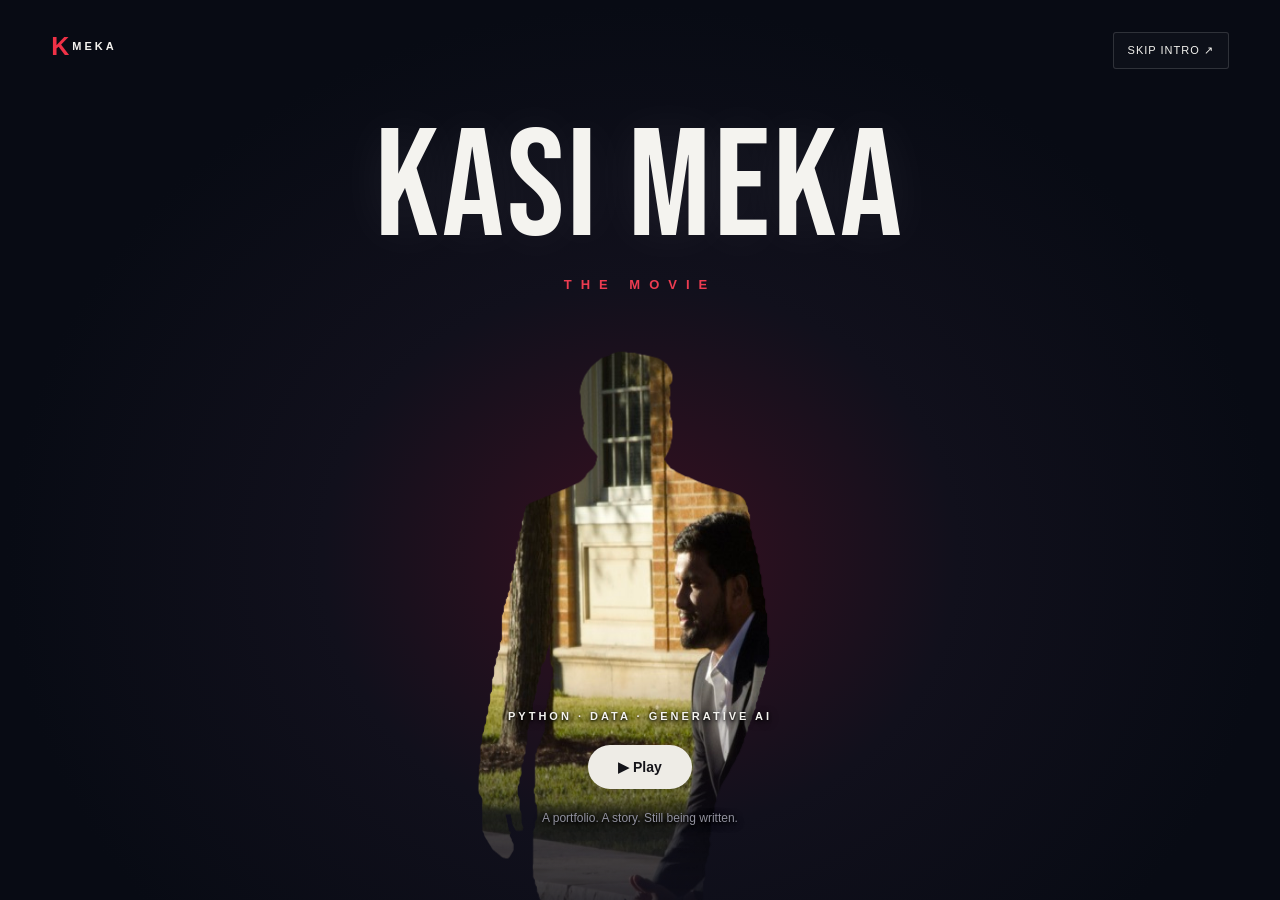
==== commit f4b2b466: "Publish movie portfolio with refined original portrait" ====
--- a/index.html
+++ b/index.html
@@ -1,10 +1 @@
-<!doctype html>
-<html lang="en"><head><meta charset="utf-8"><meta name="viewport" content="width=device-width,initial-scale=1"><meta name="theme-color" content="#090c16"><meta name="description" content="Kasi Meka — Python developer and data engineer building scalable backends, intelligent data pipelines, and generative AI applications."><title>Kasi Meka — Data. Code. Intelligence.</title><link rel="stylesheet" href="portfolio.css"><link rel="stylesheet" href="immersive.css"><script src="portfolio.js" defer></script></head>
-<body><div class="world-background" aria-hidden="true"><canvas id="scene-canvas"></canvas><div class="world-grid"></div></div><div class="reading-progress" aria-hidden="true"></div><a class="skip-link" href="#main">Skip to content</a><header class="site-header"><a class="brand" href="#home" aria-label="Kasi Meka home"><span class="brand-mark">k<span>m</span>.</span><span>KASI MEKA<small>DEVELOPER & DATA ENGINEER</small></span></a><nav class="desktop-nav" aria-label="Main navigation"><a class="active" href="#home">Home</a><a href="#about">About</a><a href="#work">Work</a><a href="#experience">Experience</a><a href="#contact">Contact</a></nav><a class="pill header-cta" href="mailto:vkvkasi17@gmail.com">Let’s talk <span>↗</span></a><button class="menu-toggle" aria-expanded="false" aria-controls="mobile-nav">Menu <span>☰</span></button><nav id="mobile-nav" hidden aria-label="Mobile navigation"><a href="#home">Home</a><a href="#about">About</a><a href="#work">Work</a><a href="#experience">Experience</a><a href="#contact">Contact</a></nav></header>
-<main id="main"><section class="hero section" id="home"><div class="hero-topline"><span>ENGINEER / BUILDER / EXPLORER</span><span>BASED IN THE US</span></div><div class="hero-layout"><div class="hero-copy"><p class="eyebrow hero-badge"><span class="status-dot"></span> Open to new opportunities</p><p class="hero-name">HELLO, I’M KASI MEKA</p><h1>Engineering ideas.<br><span>Into new dimensions.</span></h1><p class="hero-description">I build reliable data pipelines, thoughtful APIs,<br>and useful AI applications.</p><div class="hero-actions"><a href="#work" class="pill">Explore my work <span>↗</span></a><a href="#about" class="text-link">Meet Kasi <span>↓</span></a></div></div><div class="sculpture-stage" role="group" aria-label="Interactive 3D sculpture"><span class="sculpture-label"><span></span> LIVE / GENERATIVE SCULPTURE</span><div class="sculpture-drag" role="slider" tabindex="0" aria-label="Rotate 3D sculpture" aria-valuemin="-180" aria-valuemax="180" aria-valuenow="0" aria-valuetext="0 degrees"><span class="orbit-tag tag-python">Python</span><span class="orbit-tag tag-ai">Generative AI</span><span class="orbit-tag tag-data">Data engineering</span></div><div class="sculpture-bottom"><span>DRAG TO ROTATE <span aria-hidden="true">↔</span><small>or use the arrow keys</small></span><button class="motion-toggle" aria-pressed="false">Pause motion <span>Ⅱ</span></button></div></div></div><div class="palette-bar"><span>MAKE IT YOURS</span><div role="group" aria-label="Scene color"><button class="palette active" data-palette="0" aria-label="Aurora palette" aria-pressed="true"><i></i>Aurora</button><button class="palette" data-palette="1" aria-label="Sunset palette" aria-pressed="false"><i></i>Sunset</button><button class="palette" data-palette="2" aria-label="Ocean palette" aria-pressed="false"><i></i>Ocean</button></div><span class="palette-hint">A little interaction. A different perspective.</span></div><div class="hero-bottom"><div><strong>4+</strong><span>YEARS TURNING<br>IDEAS INTO IMPACT</span></div><p>Python <span> / </span> Data <span> / </span> AI</p><a href="#about" class="scroll-link">SCROLL TO DISCOVER <span>↓</span></a></div></section>
-
-<section class="about section" id="about"><div class="section-label"><span>01 / ABOUT ME</span><span>A LITTLE BACKGROUND</span></div><h2 class="about-title reveal">Curiosity meets <span>engineering.</span></h2><div class="about-grid"><div class="about-statement reveal"><img class="about-portrait" src="profile.jpeg" alt="Kasi Meka" width="90" height="110" loading="lazy"><p>Complex problems.<br>Clear solutions.</p></div><div class="about-description reveal"><p>4+ years building backend services and data platforms across healthcare, entertainment, and enterprise applications.</p><p>My toolkit: Python, SQL, cloud platforms, and generative AI. My focus: reliable systems that solve real problems.</p><a class="text-link" href="https://www.linkedin.com/in/kasi-meka-2193003b1/" target="_blank" rel="noopener">More about me on LinkedIn ↗</a></div></div><div class="skills reveal"><div class="skill-group"><h3>Languages</h3><div class="tags"><span>Python</span><span>SQL</span><span>R</span><span>Java</span><span>JavaScript</span><span>TypeScript</span></div></div><div class="skill-group"><h3>GenAI &amp; Data</h3><div class="tags"><span>LLMs</span><span>LangChain</span><span>ETL/ELT</span><span>PySpark</span><span>Snowflake</span><span>Pandas</span></div></div><div class="skill-group"><h3>Cloud &amp; DevOps</h3><div class="tags"><span>AWS</span><span>GCP</span><span>Azure</span><span>Docker</span><span>Git</span><span>FastAPI</span><span>Airflow</span><span>Jenkins</span></div></div></div></section>
-<section class="work section dark-section" id="work"><div class="section-label"><span>02 / SELECTED WORK</span><span>BUILT WITH PURPOSE</span></div><div class="work-heading reveal"><h2>Ideas into <span>reality.</span></h2><p>Practical experiments in AI and data.</p></div><div class="project-toolbar" id="project-list"><span>SELECTED PROJECTS <sup>05</sup></span><div class="filters" aria-label="Filter projects"><button class="active" data-filter="all" aria-pressed="true">All work</button><button data-filter="GenAI" aria-pressed="false">GenAI</button><button data-filter="ML" aria-pressed="false">Machine learning</button><button data-filter="Data Viz" aria-pressed="false">Data analytics</button></div></div><div class="project-grid"><button class="project-card reveal" data-category="GenAI" data-project="0" aria-label="Explore AI-Powered PDF Assistant (RAG)"><div class="project-art art-0"><span class="art-label">DOCUMENT INTELLIGENCE</span><div class="art-symbol" aria-hidden="true">✳</div><span class="art-footer">KASI MEKA / EXPERIMENT 01</span><span class="project-arrow">↗</span></div><div class="project-meta"><span>GenAI</span><span>01 / 05</span></div><h3>AI-Powered PDF Assistant (RAG)</h3><p>Built a Retrieval-Augmented Generation (RAG) script to chat with local PDF documents.</p></button><button class="project-card reveal" data-category="ML" data-project="1" aria-label="Explore Automated Resume Parsing API"><div class="project-art art-1"><span class="art-label">NATURAL LANGUAGE PROCESSING</span><div class="art-symbol" aria-hidden="true">{ }</div><span class="art-footer">KASI MEKA / EXPERIMENT 02</span><span class="project-arrow">↗</span></div><div class="project-meta"><span>ML</span><span>02 / 05</span></div><h3>Automated Resume Parsing API</h3><p>Designed a scalable REST API using NLP models to extract key entities from unstructured resume PDFs.</p></button><button class="project-card reveal" data-category="ML" data-project="2" aria-label="Explore Automated Image Captioning Engine"><div class="project-art art-2"><span class="art-label">VISION + LANGUAGE</span><div class="art-symbol" aria-hidden="true">◉</div><span class="art-footer">KASI MEKA / EXPERIMENT 03</span><span class="project-arrow">↗</span></div><div class="project-meta"><span>ML</span><span>03 / 05</span></div><h3>Automated Image Captioning Engine</h3><p>Implemented an ML script leveraging pre-trained vision-language models to automatically caption images.</p></button><button class="project-card reveal" data-category="Data Viz" data-project="3" aria-label="Explore ODI Cricket Analytics Dashboard"><div class="project-art art-3"><span class="art-label">SPORTS INTELLIGENCE</span><div class="art-symbol" aria-hidden="true">▥</div><span class="art-footer">KASI MEKA / EXPERIMENT 04</span><span class="project-arrow">↗</span></div><div class="project-meta"><span>Data Viz</span><span>04 / 05</span></div><h3>ODI Cricket Analytics Dashboard</h3><p>Utilized Pandas to preprocess match data before designing interactive dashboards uncovering 20 years of trends.</p></button><button class="project-card reveal" data-category="Data Viz" data-project="4" aria-label="Explore LA Crime Pattern Analysis"><div class="project-art art-4"><span class="art-label">CIVIC DATA</span><div class="art-symbol" aria-hidden="true">◎</div><span class="art-footer">KASI MEKA / EXPERIMENT 05</span><span class="project-arrow">↗</span></div><div class="project-meta"><span>Data Viz</span><span>05 / 05</span></div><h3>LA Crime Pattern Analysis</h3><p>Extracted and cleaned crime datasets using Python to analyze graphical trends across Los Angeles.</p></button><div class="project-outro reveal"><span>ALWAYS CURIOUS.</span><p>The next idea<br>could be <span class="serif">ours.</span></p><a class="pill light" href="mailto:vkvkasi17@gmail.com">Let’s build something ↗</a></div></div></section>
-<section class="experience section" id="experience"><div class="section-label"><span>03 / THE JOURNEY</span><span>BUILT ON EXPERIENCE</span></div><div class="section-heading reveal"><h2>A career in <span>building.</span></h2><p>My full experience, one chapter at a time.</p></div><div class="experience-list"><article class="experience-card" style="--card-index:0" aria-labelledby="role-0"><div class="experience-card-top"><span class="experience-number">01 / EXPERIENCE</span><span class="experience-date">June 2026 – Present</span></div><header class="experience-card-heading"><div><p class="experience-company">Walt Disney</p><h3 id="role-0">ETL Developer</h3></div><span class="experience-location">Orlando, Florida</span></header><ul class="experience-points"><li>Developed and managed a multi-tiered Snowflake architecture (Base, Application Data, Consumption, and Presentation layers) to transform raw platform data into user-ready analytics views.</li><li>Built and refined a metadata-driven Python framework to standardize complex marketing campaign strings using Regex lookups and automated string parsing.</li><li>Implemented a centralized ERRORS process to manage manual overrides and handle data exceptions, applying corrections directly to master data when standard Regex logic is insufficient.</li><li>Replaced manual view workarounds by engineering an automated schema evolution process that dynamically executes ALTER TABLE operations on locked historical snapshots, ensuring seamless UNION ALL execution between legacy and live datasets.</li><li>Standardized mismatched database column names while actively retaining legacy columns and executing data migration scripts to prevent breaking downstream reporting.</li><li>Managed automated data ingestion via API and Globalscape (FTP), utilizing metadata-driven Python processes to validate file structures and ensure data quality before loading into Snowflake.</li><li>Proposed and designed a &#x27;Magnitude of Change Dashboard&#x27; powered by taxonomy history tables to provide stakeholders with self-service visibility into dimension changes over time.</li><li>Actively participated in weekly taxonomy syncs, sprint planning, and architecture review meetings to review technical flow diagrams, mapping documents, and system designs.</li></ul><div class="experience-environment"><span>ENVIRONMENT</span><p>Python, SQL (DDL/DML), Snowflake, ETL/Data Pipelines, Regular Expressions (Regex), Globalscape (FTP), MMX Snapshot View Orchestrator, Agile Framework, Git/Version Control</p></div></article><article class="experience-card" style="--card-index:1" aria-labelledby="role-1"><div class="experience-card-top"><span class="experience-number">02 / EXPERIENCE</span><span class="experience-date">June 2024 – June 2026</span></div><header class="experience-card-heading"><div><p class="experience-company">Cigna Health Care</p><h3 id="role-1">Senior Python Developer</h3></div><span class="experience-location">Plano, TX</span></header><ul class="experience-points"><li>Developed Python services integrating Generative AI APIs to automate chatbot response evaluation.</li><li>Designed backend data workflows using Python and SQL to support scalable analytics.</li><li>Implemented automated LLM-based evaluation pipelines to assess chatbot response quality.</li><li>Managed AWS cloud infrastructure using VPC, EC2, ECS, S3, and CloudFormation.</li><li>Developed ETL pipelines from S3 to Snowflake using Python.</li><li>Built APIs using FastAPI and Hug frameworks for cross-functional data sharing.</li><li>Improved project code coverage to over 90% using automated unit testing.</li><li>Built Airflow data pipelines in GCP for enterprise ETL jobs.</li><li>Containerized applications using Docker and deployed via Jenkins CI/CD pipelines.</li></ul></article><article class="experience-card" style="--card-index:2" aria-labelledby="role-2"><div class="experience-card-top"><span class="experience-number">03 / EXPERIENCE</span><span class="experience-date">Aug 2023 – Dec 2023</span></div><header class="experience-card-heading"><div><p class="experience-company">Hindustan Aeronautics Limited (HAL)</p><h3 id="role-2">Python Developer</h3></div><span class="experience-location">Bangalore, India</span></header><ul class="experience-points"><li>Developed sensor logic using Python scripts and Unix shell scripting.</li><li>Built Python batch processors to consume and produce various feeds.</li><li>Processed massive Blob datasets using PySpark Map-Reduce.</li><li>Wrote cleaning and munging scripts for large-scale datasets.</li></ul></article><article class="experience-card" style="--card-index:3" aria-labelledby="role-3"><div class="experience-card-top"><span class="experience-number">04 / EXPERIENCE</span><span class="experience-date">June 2021 - Jul 2023</span></div><header class="experience-card-heading"><div><p class="experience-company">Cognizant (Client: MERCK)</p><h3 id="role-3">Python Developer</h3></div><span class="experience-location">Hyderabad, India</span></header><ul class="experience-points"><li>Managed automated data workflows using Python, SQL, and R.</li><li>Developed pandas scripts for complex CSV data manipulation and comparison.</li><li>Built a Django-based GUI for dynamic code documentation display.</li><li>Executed long-term technological fixes for data and system bottlenecks.</li></ul></article></div><div class="learning-grid"><div class="reveal"><p class="eyebrow">EDUCATION</p><h3>Always learning.</h3><p>Master’s in Information Science</p><p class="muted">University of North Texas · Denton, TX<br>2024 – 2025</p></div><div class="reveal"><p class="eyebrow">CONTINUOUS LEARNING</p><a class="credential" href="Claude 101.jpg.png" target="_blank" rel="noopener"><span>Claude 101</span><span>Anthropic Education ↗</span></a><a class="credential" href="Claude Code in Action.jpg.png" target="_blank" rel="noopener"><span>Claude Code in Action</span><span>Anthropic Education ↗</span></a><a class="credential" href="Claude with the Anthropic API.jpg.png" target="_blank" rel="noopener"><span>Building with the Claude API</span><span>Anthropic Education ↗</span></a><div class="credential"><span>Building customized LLMs with OpenAI</span><span>Columbia University</span></div></div></div><a class="publication reveal" href="https://link.springer.com/article/10.1007/s43681-025-00661-4" target="_blank" rel="noopener"><span>RESEARCH / AI AND ETHICS · 2025</span><h3>Standards, frameworks, and legislation<br>for artificial intelligence transparency.</h3><span class="publication-arrow">↗</span></a></section>
-<section class="contact section dark-section" id="contact"><div class="section-label"><span>04 / GET IN TOUCH</span><span class="contact-status">● OPEN TO OPPORTUNITIES</span></div><p class="contact-intro reveal">Have a project or opportunity in mind?</p><h2 class="reveal">Let’s make <a href="mailto:vkvkasi17@gmail.com">something great. ↗</a></h2><div class="contact-links"><a href="mailto:vkvkasi17@gmail.com">vkvkasi17@gmail.com ↗</a><div><a href="https://github.com/vkvkasi17-hub" target="_blank" rel="noopener">GitHub ↗</a><a href="https://www.linkedin.com/in/kasi-meka-2193003b1/" target="_blank" rel="noopener">LinkedIn ↗</a><button id="copy-email">Copy email ⧉</button></div></div><footer><span>© <span id="year">2026</span> KASI MEKA</span><span>MADE WITH CURIOSITY & CODE.</span><a href="#home">BACK TO TOP ↑</a></footer></section></main>
-<dialog id="project-dialog" aria-labelledby="dialog-title"><button class="dialog-close" aria-label="Close project details">×</button><p class="eyebrow" id="dialog-category"></p><h2 id="dialog-title"></h2><p id="dialog-tech"></p><div id="dialog-overview"></div><div class="dialog-links" id="dialog-links"></div></dialog><div id="toast" role="status"></div><script id="project-data" type="application/json">[{"title": "AI-Powered PDF Assistant (RAG)", "tech": "Python, LangChain, OpenAI, ChromaDB", "description": "Built a Retrieval-Augmented Generation (RAG) script to chat with local PDF documents.", "category": "GenAI", "github_link": "https://github.com/vkvkasi17-hub", "website_link": "", "overview": "<strong>About the Project:<\/strong> A lightweight AI assistant that reads personal documents and answers questions accurately using RAG methodology.<br><br><strong>Implementation:<\/strong> Built locally using Python, LangChain, and ChromaDB for vector storage. It chunks PDF text, creates embeddings via OpenAI, and retrieves relevant context to answer user queries, demonstrating core GenAI orchestration."}, {"title": "Automated Resume Parsing API", "tech": "Python, FastAPI, NLP", "description": "Designed a scalable REST API using NLP models to extract key entities from unstructured resume PDFs.", "category": "ML", "github_link": "https://github.com/vkvkasi17-hub/AI-Resume-Parser", "website_link": "https://vkvkasi17-hub.github.io/AI-Resume-Parser/", "overview": "<strong>About the Project:<\/strong> This AI-driven tool automatically extracts and categorizes information from unstructured PDFs, instantly converting them into structured JSON data.<br><br><strong>Implementation:<\/strong> Built using Python and FastAPI for high-performance endpoint delivery. I integrated advanced Natural Language Processing models to identify semantic chunks like 'Skills', 'Experience', and 'Education', drastically streamlining the recruitment pipeline."}, {"title": "Automated Image Captioning Engine", "tech": "Python, Hugging Face, PyTorch", "description": "Implemented an ML script leveraging pre-trained vision-language models to automatically caption images.", "category": "ML", "github_link": "https://github.com/vkvkasi17-hub", "website_link": "", "overview": "<strong>About the Project:<\/strong> An ML tool that takes unstructured visual data (images) and automatically generates highly descriptive text captions.<br><br><strong>Implementation:<\/strong> Utilized Hugging Face's <code>transformers<\/code> library and the BLIP (Bootstrapping Language-Image Pre-training) model. The script processes raw images through a neural network to output accurate descriptions, perfect for accessibility and automated metadata tagging."}, {"title": "ODI Cricket Analytics Dashboard", "tech": "Python, Tableau, Pandas", "description": "Utilized Pandas to preprocess match data before designing interactive dashboards uncovering 20 years of trends.", "category": "Data Viz", "github_link": "https://github.com/vkvkasi17-hub", "website_link": "", "overview": "<strong>About the Project:<\/strong> A visual analytics suite that digests over two decades of One Day International (ODI) cricket statistics to find hidden performance trends.<br><br><strong>Implementation:<\/strong> Wrote complex Python Pandas scripts to scrape, munge, and clean messy historical CSVs. Once structured, the data was connected to Tableau to create dynamic, interactive filters allowing users to explore granular player and team statistics."}, {"title": "LA Crime Pattern Analysis", "tech": "Python, Data Analytics, Tableau", "description": "Extracted and cleaned crime datasets using Python to analyze graphical trends across Los Angeles.", "category": "Data Viz", "github_link": "https://github.com/vkvkasi17-hub", "website_link": "", "overview": "<strong>About the Project:<\/strong> A civic data project aiming to highlight geographical and temporal crime patterns in the Los Angeles area to aid predictive policing models.<br><br><strong>Implementation:<\/strong> Processed massive, unstructured raw municipal datasets using Python data-cleaning scripts. The refined datasets were visualized through interactive Tableau heatmaps and time-series graphs, revealing actionable safety insights."}]</script></body></html>+<!doctype html><html lang="en"><head><meta charset="utf-8"><meta name="viewport" content="width=device-width, initial-scale=1"><meta name="theme-color" content="#090910"><meta name="description" content="Kasi Meka — Python developer, data engineer and GenAI builder. Explore the projects, skills and experience behind the story."><title>Kasi Meka | The Movie</title><link rel="preload" href="series-assets/BebasNeue-Regular.ttf" as="font" type="font/ttf" crossorigin><link rel="stylesheet" href="series.css?v=portrait-refined-3"><script src="series.js" defer></script></head><body class="screen-open"><a class="skip-link" href="#resume">Skip to portfolio</a><div id="intro" class="intro-screen"><a class="series-mark intro-mark" href="#home"><b>K</b> MEKA</a><button class="skip-intro" id="skip-intro">Skip intro ↗</button><div class="intro-title"><h1>KASI MEKA</h1><p>THE MOVIE</p></div><img class="intro-portrait" src="profile.jpeg" alt="Kasi Meka" fetchpriority="high"><div class="intro-bottom"><p>PYTHON · DATA · GENERATIVE AI</p><button class="button light" id="intro-play">▶ Play</button><span>A portfolio. A story. Still being written.</span></div></div><div id="profiles" class="profiles-screen" hidden><a class="series-mark" href="#home"><b>K</b> MEKA</a><div class="profile-content"><p class="eyebrow">ONE STORY. YOUR PERSPECTIVE.</p><h2>Choose your perspective</h2><div class="profile-grid"><button class="profile" data-profile="Kasi"><span class="profile-art main-profile"><img src="profile.jpeg" alt=""><small>MAIN</small></span><strong>Kasi</strong><span>The complete portfolio</span></button><button class="profile" data-profile="Recruiter"><span class="profile-art recruiter">R</span><strong>Recruiter</strong><span>Experience, résumé & credentials</span></button><button class="profile" data-profile="Developer"><span class="profile-art developer">&lt;/&gt;</span><strong>Developer</strong><span>Projects, stack & source code</span></button><button class="profile" data-profile="Explorer"><span class="profile-art explorer">✳</span><strong>Explorer</strong><span>A little bit of everything</span></button></div><p class="profile-note">Every perspective explores the same work.<br>Only what plays first changes.</p></div><button class="back-intro" id="back-intro">← Back to the title</button></div><div id="portfolio" hidden><header class="site-header"><a class="series-mark" href="#home" aria-label="Kasi Meka home"><b>K</b> MEKA</a><nav id="desktop-nav" aria-label="Main navigation"><a href="#home" class="active">Home</a><a href="#resume">Résumé</a><a href="#achievements">Achievements</a><a href="#skills">Skills</a><a href="#originals">Work</a><a href="#about">About</a><a href="#journey">Experience</a><a href="#contact">Contact</a></nav><button id="viewer-button" class="viewer-button" aria-label="Change viewer profile"><span id="viewer-name">LET’S PLAY</span><span class="viewer-avatar">K</span></button><button class="mobile-menu" aria-controls="desktop-nav" aria-expanded="false" aria-label="Open navigation">☰</button></header><main><section class="hero" id="home" aria-labelledby="hero-title"><div class="hero-light"></div><div class="hero-art"><img src="profile.jpeg" alt="Kasi Meka in a black suit" fetchpriority="high"><span class="portrait-note">The developer behind the data.</span></div><div class="hero-copy"><p class="series-label"><b>K</b> MEKA</p><h1 id="hero-title">KASI MEKA</h1><p class="series-subtitle">THE MOVIE</p><div class="hero-meta"><span class="quality">HD</span><span>2021 — Present</span><span>4+ years</span><span>5 projects</span><span>4 credentials</span></div><p class="hero-role">PYTHON DEVELOPER · DATA ENGINEER · GEN AI</p><p class="hero-description">Building the systems behind the story. Python services, cloud data pipelines, and AI applications across entertainment, healthcare, and enterprise.</p><div class="hero-actions"><button class="button light" id="replay-intro"><svg viewBox="0 0 24 24" aria-hidden="true"><path d="m8 5 11 7-11 7z" fill="currentColor"/></svg> Play intro</button><a class="button glass" href="series-resume.html" target="_blank" rel="noopener"><span aria-hidden="true">↓</span> View résumé</a><a class="circle-button" href="#about" aria-label="About Kasi">i</a></div><div class="hero-facts"><span><b>01</b> Published paper</span><span><b>03</b> Cloud platforms</span><span><b>04</b> Career chapters</span></div></div><span class="hero-rating">PYTHON / SQL / AI</span></section><section class="continue-section" aria-label="Portfolio episodes"><div class="rail-heading"><h2>Explore the chapters</h2><div><span id="profile-caption">Your portfolio, from the beginning</span><button class="rail-arrow" data-rail="-1" aria-label="Previous episodes">‹</button><button class="rail-arrow" data-rail="1" aria-label="Next episodes">›</button></div></div><div class="episode-rail" id="episode-rail"><a class="episode violet" href="#resume" data-episode="resume"><span class="episode-number">01</span><span class="episode-play"><svg viewBox="0 0 24 24" aria-hidden="true"><path d="m8 5 11 7-11 7z" fill="currentColor"/></svg></span><div><p>CHAPTER 01</p><h3>PROFESSIONAL SNAPSHOT</h3><span>Résumé & background</span></div><span class="episode-progress"><i></i></span></a><a class="episode red" href="#achievements" data-episode="achievements"><span class="episode-number">02</span><span class="episode-play"><svg viewBox="0 0 24 24" aria-hidden="true"><path d="m8 5 11 7-11 7z" fill="currentColor"/></svg></span><div><p>CHAPTER 02</p><h3>MILESTONES</h3><span>Credentials & research</span></div><span class="episode-progress"><i></i></span></a><a class="episode blue" href="#skills" data-episode="skills"><span class="episode-number">03</span><span class="episode-play"><svg viewBox="0 0 24 24" aria-hidden="true"><path d="m8 5 11 7-11 7z" fill="currentColor"/></svg></span><div><p>CHAPTER 03</p><h3>THE TOOLKIT</h3><span>Tools of the trade</span></div><span class="episode-progress"><i></i></span></a><a class="episode red" href="#originals" data-episode="originals"><span class="episode-number">04</span><span class="episode-play"><svg viewBox="0 0 24 24" aria-hidden="true"><path d="m8 5 11 7-11 7z" fill="currentColor"/></svg></span><div><p>CHAPTER 04</p><h3>PROJECT LAB</h3><span>Built with curiosity</span></div><span class="episode-progress"><i></i></span></a><a class="episode violet" href="#about" data-episode="about"><span class="episode-number">05</span><span class="episode-play"><svg viewBox="0 0 24 24" aria-hidden="true"><path d="m8 5 11 7-11 7z" fill="currentColor"/></svg></span><div><p>CHAPTER 05</p><h3>BEHIND THE WORK</h3><span>Meet the developer</span></div><span class="episode-progress"><i></i></span></a><a class="episode gold" href="#journey" data-episode="journey"><span class="episode-number">06</span><span class="episode-play"><svg viewBox="0 0 24 24" aria-hidden="true"><path d="m8 5 11 7-11 7z" fill="currentColor"/></svg></span><div><p>CHAPTER 06</p><h3>CAREER CHAPTERS</h3><span>Four career chapters</span></div><span class="episode-progress"><i></i></span></a><a class="episode green" href="#contact" data-episode="contact"><span class="episode-number">07</span><span class="episode-play"><svg viewBox="0 0 24 24" aria-hidden="true"><path d="m8 5 11 7-11 7z" fill="currentColor"/></svg></span><div><p>CHAPTER 07</p><h3>LET’S CONNECT</h3><span>Let’s build together</span></div><span class="episode-progress"><i></i></span></a></div></section><section class="content-section" id="resume"><div class="section-heading"><div><p class="eyebrow">PROFILE</p><h2>PROFESSIONAL SNAPSHOT</h2></div><p class="section-note">Every chapter, in one place.</p></div><div class="resume-sheet"><div class="resume-sheet-head"><div><span class="tiny-label">STARRING</span><h3>KASI MEKA</h3><p>Python Developer & Data Engineer</p></div><a class="button glass" href="series-resume.html" target="_blank" rel="noopener">View full résumé <span aria-hidden="true">↗</span></a></div><div class="resume-columns"><div><p class="eyebrow">EDUCATION</p><h4>Master’s in Information Science</h4><p>University of North Texas · Denton, TX</p><span class="muted">2024 — 2025</span><p class="eyebrow resume-subhead">EXPERIENCE</p><p>Walt Disney · Cigna Health Care<br>Hindustan Aeronautics Limited · Cognizant</p></div><div><p class="eyebrow">SPECIALTIES</p><p>Backend development · ETL / ELT pipelines<br>Generative AI · Cloud platforms<br>Data engineering · API development</p><p class="eyebrow resume-subhead">THE STACK</p><p>Python · SQL · Snowflake · FastAPI<br>AWS · GCP · Azure · Airflow · Docker</p></div><div><p class="eyebrow">CONNECT</p><a href="mailto:vkvkasi17@gmail.com">vkvkasi17@gmail.com</a><a href="https://www.linkedin.com/in/kasi-meka-2193003b1/" target="_blank" rel="noopener">LinkedIn <span aria-hidden="true">↗</span></a><a href="https://github.com/vkvkasi17-hub" target="_blank" rel="noopener">GitHub <span aria-hidden="true">↗</span></a></div></div></div></section><section class="content-section" id="achievements"><div class="section-heading"><div><p class="eyebrow">THE HIGHLIGHTS</p><h2>LEARNING & MILESTONES</h2></div><p class="section-note">Continuous learning. Work worth sharing.</p></div><div class="highlight-grid"><article class="highlight"><span>01 / RESEARCH</span><h3>PUBLISHED<br>IN AI & ETHICS</h3><p>AI transparency: standards, frameworks, and legislation.</p><a href="https://link.springer.com/article/10.1007/s43681-025-00661-4" target="_blank" rel="noopener">Read the paper ↗</a></article><article class="highlight"><span>02 / EDUCATION</span><h3>MASTER’S<br>INFORMATION SCIENCE</h3><p>University of North Texas · 2024–2025</p><a href="#resume">Explore background ↗</a></article><article class="highlight"><span>03 / ENGINEERING</span><h3>90%+<br>CODE COVERAGE</h3><p>Automated unit testing at Cigna Health Care.</p><a href="#job-1">View the experience ↗</a></article></div><h3 class="credential-label">Certified <span>· 4 credentials</span></h3><div class="credentials"><a class="credential" href="Claude 101.jpg.png" target="_blank" rel="noopener"><span>Anthropic Education</span><h4>Claude 101</h4><b aria-hidden="true">↗</b></a><a class="credential" href="Claude Code in Action.jpg.png" target="_blank" rel="noopener"><span>Anthropic Education</span><h4>Claude Code in Action</h4><b aria-hidden="true">↗</b></a><a class="credential" href="Claude with the Anthropic API.jpg.png" target="_blank" rel="noopener"><span>Anthropic Education</span><h4>Building with the Claude API</h4><b aria-hidden="true">↗</b></a><article class="credential"><span>Columbia University</span><h4>Building customized LLMs with OpenAI</h4></article></div></section><section class="content-section" id="skills"><div class="section-heading"><div><p class="eyebrow">CAPABILITIES</p><h2>THE TOOLKIT</h2></div><p class="section-note">The languages, platforms, and tools behind my work.</p></div><div class="skills-layout"><div class="skill-tabs" role="tablist" aria-label="Skill categories" aria-orientation="vertical"><button role="tab" id="skill-tab-0" aria-controls="skill-panel-0" aria-selected="true" tabindex="0" data-skill="0"><strong>LANGUAGES</strong><span>6 skills · The languages I build with</span></button><button role="tab" id="skill-tab-1" aria-controls="skill-panel-1" aria-selected="false" tabindex="-1" data-skill="1"><strong>GENAI &amp; DATA</strong><span>6 skills · Intelligent data workflows</span></button><button role="tab" id="skill-tab-2" aria-controls="skill-panel-2" aria-selected="false" tabindex="-1" data-skill="2"><strong>CLOUD &amp; DEVOPS</strong><span>8 skills · Shipping reliable systems</span></button></div><div class="skill-panels"><div class="skill-panel" role="tabpanel" id="skill-panel-0" aria-labelledby="skill-tab-0"><p>Languages <span>— From an idea to working software</span></p><div class="skill-grid"><div class="skill"><span>PY</span><strong>Python</strong></div><div class="skill"><span>SQ</span><strong>SQL</strong></div><div class="skill"><span>R</span><strong>R</strong></div><div class="skill"><span>JA</span><strong>Java</strong></div><div class="skill"><span>JA</span><strong>JavaScript</strong></div><div class="skill"><span>TY</span><strong>TypeScript</strong></div></div></div><div class="skill-panel" role="tabpanel" id="skill-panel-1" aria-labelledby="skill-tab-1" hidden><p>GenAI &amp; Data <span>— From raw information to useful intelligence</span></p><div class="skill-grid"><div class="skill"><span>LL</span><strong>LLMs</strong></div><div class="skill"><span>LA</span><strong>LangChain</strong></div><div class="skill"><span>ET</span><strong>ETL/ELT</strong></div><div class="skill"><span>PY</span><strong>PySpark</strong></div><div class="skill"><span>SN</span><strong>Snowflake</strong></div><div class="skill"><span>PA</span><strong>Pandas</strong></div></div></div><div class="skill-panel" role="tabpanel" id="skill-panel-2" aria-labelledby="skill-tab-2" hidden><p>Cloud &amp; DevOps <span>— From development to production</span></p><div class="skill-grid"><div class="skill"><span>AW</span><strong>AWS</strong></div><div class="skill"><span>GC</span><strong>GCP</strong></div><div class="skill"><span>AZ</span><strong>Azure</strong></div><div class="skill"><span>DO</span><strong>Docker</strong></div><div class="skill"><span>GI</span><strong>Git</strong></div><div class="skill"><span>FA</span><strong>FastAPI</strong></div><div class="skill"><span>AI</span><strong>Airflow</strong></div><div class="skill"><span>JE</span><strong>Jenkins</strong></div></div></div></div></div></section><section class="content-section" id="originals"><div class="section-heading"><div><p class="eyebrow">SELECTED WORK</p><h2>PROJECTS IN FOCUS</h2></div><p class="section-note">Five projects in AI, automation, and data.</p></div><div class="projects-grid"><article class="project-card"><button class="project-cover violet" data-project="0" aria-label="Explore AI-Powered PDF Assistant (RAG)"><span class="tiny-label">PERSONAL PROJECT · GenAI</span><span class="project-art" aria-hidden="true">{ AI }</span><h3>AI-Powered PDF Assistant (RAG)</h3><span class="episode-play"><svg viewBox="0 0 24 24" aria-hidden="true"><path d="m8 5 11 7-11 7z" fill="currentColor"/></svg></span></button><div class="project-info"><p>Built a Retrieval-Augmented Generation (RAG) script to chat with local PDF documents.</p><div class="tags"><span>Python</span><span>LangChain</span><span>OpenAI</span><span>ChromaDB</span></div><button class="text-button" data-project="0">Explore project <span aria-hidden="true">↗</span></button></div></article><article class="project-card"><button class="project-cover red" data-project="1" aria-label="Explore Automated Resume Parsing API"><span class="tiny-label">PERSONAL PROJECT · ML</span><span class="project-art" aria-hidden="true">[ JSON ]</span><h3>Automated Resume Parsing API</h3><span class="episode-play"><svg viewBox="0 0 24 24" aria-hidden="true"><path d="m8 5 11 7-11 7z" fill="currentColor"/></svg></span></button><div class="project-info"><p>Designed a scalable REST API using NLP models to extract key entities from unstructured resume PDFs.</p><div class="tags"><span>Python</span><span>FastAPI</span><span>NLP</span></div><button class="text-button" data-project="1">Explore project <span aria-hidden="true">↗</span></button></div></article><article class="project-card"><button class="project-cover blue" data-project="2" aria-label="Explore Automated Image Captioning Engine"><span class="tiny-label">PERSONAL PROJECT · ML</span><span class="project-art" aria-hidden="true">⟨ VISION ⟩</span><h3>Automated Image Captioning Engine</h3><span class="episode-play"><svg viewBox="0 0 24 24" aria-hidden="true"><path d="m8 5 11 7-11 7z" fill="currentColor"/></svg></span></button><div class="project-info"><p>Implemented an ML script leveraging pre-trained vision-language models to automatically caption images.</p><div class="tags"><span>Python</span><span>Hugging Face</span><span>PyTorch</span></div><button class="text-button" data-project="2">Explore project <span aria-hidden="true">↗</span></button></div></article><article class="project-card"><button class="project-cover red" data-project="3" aria-label="Explore ODI Cricket Analytics Dashboard"><span class="tiny-label">PERSONAL PROJECT · Data Viz</span><span class="project-art" aria-hidden="true">20 YEARS</span><h3>ODI Cricket Analytics Dashboard</h3><span class="episode-play"><svg viewBox="0 0 24 24" aria-hidden="true"><path d="m8 5 11 7-11 7z" fill="currentColor"/></svg></span></button><div class="project-info"><p>Utilized Pandas to preprocess match data before designing interactive dashboards uncovering 20 years of trends.</p><div class="tags"><span>Python</span><span>Tableau</span><span>Pandas</span></div><button class="text-button" data-project="3">Explore project <span aria-hidden="true">↗</span></button></div></article><article class="project-card"><button class="project-cover violet" data-project="4" aria-label="Explore LA Crime Pattern Analysis"><span class="tiny-label">PERSONAL PROJECT · Data Viz</span><span class="project-art" aria-hidden="true">LOS ANGELES</span><h3>LA Crime Pattern Analysis</h3><span class="episode-play"><svg viewBox="0 0 24 24" aria-hidden="true"><path d="m8 5 11 7-11 7z" fill="currentColor"/></svg></span></button><div class="project-info"><p>Extracted and cleaned crime datasets using Python to analyze graphical trends across Los Angeles.</p><div class="tags"><span>Python</span><span>Data Analytics</span><span>Tableau</span></div><button class="text-button" data-project="4">Explore project <span aria-hidden="true">↗</span></button></div></article></div></section><section class="content-section" id="about"><div class="section-heading"><div><p class="eyebrow">PERSONAL NOTE</p><h2>BEHIND THE WORK</h2></div><p class="section-note"></p></div><div class="about-layout"><div class="about-portrait"><img src="profile.jpeg" alt="Kasi Meka" loading="lazy"><span>KASI MEKA<br><small>THE PERSON BEHIND THE WORK</small></span></div><div><p class="about-lead">Curious by nature.<br>A builder by choice.</p><p>I’m a Python developer and backend engineer with over four years of experience across healthcare, entertainment, and enterprise applications.</p><p>I build ETL pipelines, scalable APIs, and generative AI workflows. My work connects complex data with systems people can rely on.</p><p>From Snowflake architectures to LLM evaluation pipelines, I enjoy the process of making complicated things work clearly and consistently.</p><div class="tags"><span>Python</span><span>Data engineering</span><span>Generative AI</span></div><a class="button glass" href="https://www.linkedin.com/in/kasi-meka-2193003b1/" target="_blank" rel="noopener">More about me on LinkedIn ↗</a></div></div></section><section class="content-section" id="journey"><div class="section-heading"><div><p class="eyebrow">EXPERIENCE</p><h2>CAREER CHAPTERS</h2></div><p class="section-note">Four roles. Every chapter, in full.</p></div><nav class="season-nav" aria-label="Career seasons"><a href="#job-0"><span>CHAPTER 04</span><strong>Walt Disney</strong></a><a href="#job-1"><span>CHAPTER 03</span><strong>Cigna Health Care</strong></a><a href="#job-2"><span>CHAPTER 02</span><strong>Hindustan Aeronautics Limited (HAL)</strong></a><a href="#job-3"><span>CHAPTER 01</span><strong>Cognizant (Client: MERCK)</strong></a></nav><div class="experience-stack"><article class="job-card" id="job-0" style="--index:0"><div class="job-heading"><div><p class="eyebrow">CHAPTER 04 · CURRENT ROLE</p><h3>ETL Developer</h3><p>Walt Disney | Orlando, Florida</p></div><span>June 2026 – Present</span></div><ul><li>Developed and managed a multi-tiered Snowflake architecture (Base, Application Data, Consumption, and Presentation layers) to transform raw platform data into user-ready analytics views.</li><li>Built and refined a metadata-driven Python framework to standardize complex marketing campaign strings using Regex lookups and automated string parsing.</li><li>Implemented a centralized ERRORS process to manage manual overrides and handle data exceptions, applying corrections directly to master data when standard Regex logic is insufficient.</li><li>Replaced manual view workarounds by engineering an automated schema evolution process that dynamically executes ALTER TABLE operations on locked historical snapshots, ensuring seamless UNION ALL execution between legacy and live datasets.</li><li>Standardized mismatched database column names while actively retaining legacy columns and executing data migration scripts to prevent breaking downstream reporting.</li><li>Managed automated data ingestion via API and Globalscape (FTP), utilizing metadata-driven Python processes to validate file structures and ensure data quality before loading into Snowflake.</li><li>Proposed and designed a &#x27;Magnitude of Change Dashboard&#x27; powered by taxonomy history tables to provide stakeholders with self-service visibility into dimension changes over time.</li><li>Actively participated in weekly taxonomy syncs, sprint planning, and architecture review meetings to review technical flow diagrams, mapping documents, and system designs.</li></ul><p class="environment"><b>Environment</b> Python, SQL (DDL/DML), Snowflake, ETL/Data Pipelines, Regular Expressions (Regex), Globalscape (FTP), MMX Snapshot View Orchestrator, Agile Framework, Git/Version Control</p></article><article class="job-card" id="job-1" style="--index:1"><div class="job-heading"><div><p class="eyebrow">CHAPTER 03 · THE JOURNEY</p><h3>Senior Python Developer</h3><p>Cigna Health Care | Plano, TX</p></div><span>June 2024 – June 2026</span></div><ul><li>Developed Python services integrating Generative AI APIs to automate chatbot response evaluation.</li><li>Designed backend data workflows using Python and SQL to support scalable analytics.</li><li>Implemented automated LLM-based evaluation pipelines to assess chatbot response quality.</li><li>Managed AWS cloud infrastructure using VPC, EC2, ECS, S3, and CloudFormation.</li><li>Developed ETL pipelines from S3 to Snowflake using Python.</li><li>Built APIs using FastAPI and Hug frameworks for cross-functional data sharing.</li><li>Improved project code coverage to over 90% using automated unit testing.</li><li>Built Airflow data pipelines in GCP for enterprise ETL jobs.</li><li>Containerized applications using Docker and deployed via Jenkins CI/CD pipelines.</li></ul></article><article class="job-card" id="job-2" style="--index:2"><div class="job-heading"><div><p class="eyebrow">CHAPTER 02 · THE JOURNEY</p><h3>Python Developer</h3><p>Hindustan Aeronautics Limited (HAL) | Bangalore, India</p></div><span>Aug 2023 – Dec 2023</span></div><ul><li>Developed sensor logic using Python scripts and Unix shell scripting.</li><li>Built Python batch processors to consume and produce various feeds.</li><li>Processed massive Blob datasets using PySpark Map-Reduce.</li><li>Wrote cleaning and munging scripts for large-scale datasets.</li></ul></article><article class="job-card" id="job-3" style="--index:3"><div class="job-heading"><div><p class="eyebrow">CHAPTER 01 · THE JOURNEY</p><h3>Python Developer</h3><p>Cognizant (Client: MERCK) | Hyderabad, India</p></div><span>June 2021 - Jul 2023</span></div><ul><li>Managed automated data workflows using Python, SQL, and R.</li><li>Developed pandas scripts for complex CSV data manipulation and comparison.</li><li>Built a Django-based GUI for dynamic code documentation display.</li><li>Executed long-term technological fixes for data and system bottlenecks.</li></ul></article></div></section><section class="content-section contact-section" id="contact"><p class="eyebrow">LET’S CONNECT</p><h2>LET’S BUILD<br>SOMETHING GREAT.</h2><p>Have a project, an opportunity, or a problem worth solving?<br>I’d love to hear about it.</p><a class="button light" href="mailto:vkvkasi17@gmail.com">Let’s talk ↗</a><div class="contact-links"><a href="mailto:vkvkasi17@gmail.com">vkvkasi17@gmail.com</a><a href="https://www.linkedin.com/in/kasi-meka-2193003b1/" target="_blank" rel="noopener">LinkedIn ↗</a><a href="https://github.com/vkvkasi17-hub" target="_blank" rel="noopener">GitHub ↗</a></div></section></main><footer><a class="series-mark" href="#home"><b>K</b> MEKA</a><p>Kasi Meka · The story continues.</p><a href="#home">Back to the opening ↑</a></footer></div><dialog id="project-dialog"><button class="dialog-close" aria-label="Close project details">×</button><div id="project-details"></div></dialog><noscript><style>#intro,#profiles{display:none!important}#portfolio[hidden]{display:block!important}body{overflow:auto!important}</style></noscript></body></html>
--- a/series.css
+++ b/series.css
@@ -0,0 +1,48 @@
+@font-face{font-family:SeriesDisplay;src:url('series-assets/BebasNeue-Regular.ttf') format('truetype');font-display:swap}*{box-sizing:border-box}html{scroll-behavior:smooth;scroll-padding-top:95px}body{margin:0;background:#0b0b12;color:#f4f3ef;font-family:Calibri,Arial,sans-serif;font-size:16px;line-height:1.55}body.screen-open{overflow:hidden}button,input{font:inherit}button,a{-webkit-tap-highlight-color:transparent}button{cursor:pointer}a{color:inherit;text-decoration:none}button{color:inherit}h1,h2,h3,h4,p{margin:0}button,a{touch-action:manipulation}button:focus-visible,a:focus-visible{outline:2px solid #ff626a;outline-offset:5px}::selection{background:#bc293e;color:white}[hidden]{display:none!important}.skip-link{position:fixed;z-index:200;left:20px;top:-70px;padding:12px 20px;background:white;color:#111}.skip-link:focus{top:15px}.series-mark{display:inline-flex;align-items:center;gap:5px;letter-spacing:3px;font-size:11px;font-weight:bold;white-space:nowrap}.series-mark b,.series-label b{font-size:25px;line-height:1;color:#ef3146;letter-spacing:-2px}.button{border:0;border-radius:4px;display:inline-flex;align-items:center;justify-content:center;gap:10px;padding:12px 22px;font-size:14px;font-weight:700;transition:background .2s,transform .2s;min-height:44px}.button svg{height:19px;width:19px}.light{color:#141419;background:#eeece6}.light:hover{background:#fff;transform:translateY(-2px)}.glass{background:#ffffff0d;border:1px solid #ffffff28;color:#e5e5e6}.glass:hover{background:#ffffff1d}.eyebrow{display:flex;align-items:center;gap:10px;font-size:11px;font-weight:700;letter-spacing:2.6px;color:#fb5262;text-transform:uppercase;margin-bottom:12px}.eyebrow:before{content:'';width:23px;height:2px;background:#e8374d}.muted{color:#9999a8}.tiny-label{font-size:10px;letter-spacing:2px;font-weight:700;color:#aaaab5}.intro-screen,.profiles-screen{position:fixed;inset:0;z-index:100;background:radial-gradient(ellipse at 50% 62%,#371020 0%,#11101c 35%,#080b14 70%);overflow:auto}.intro-mark{position:absolute;top:34px;left:4%}.skip-intro{position:absolute;right:4%;top:32px;border:1px solid #ffffff24;background:#ffffff06;border-radius:3px;font-size:11px;text-transform:uppercase;letter-spacing:1px;padding:9px 14px;z-index:3}.intro-title{position:absolute;top:13%;left:0;right:0;text-align:center;z-index:2}.intro-title h1{font:clamp(82px,12vw,168px)/.95 SeriesDisplay,Impact,sans-serif;letter-spacing:3px;text-shadow:0 0 50px #ffffff13}.intro-title p{font-weight:bold;font-size:13px;letter-spacing:9px;color:#ed3c51;margin-top:12px}.intro-portrait{position:absolute;height:64%;max-width:65%;object-fit:contain;bottom:1%;left:50%;transform:translateX(-50%);mask-image:linear-gradient(#000 62%,transparent 99%)}.intro-bottom{position:absolute;bottom:8%;left:0;right:0;text-align:center;z-index:3;display:flex;align-items:center;flex-direction:column;gap:20px}.intro-bottom>p{font-size:11px;letter-spacing:3px;font-weight:bold}.intro-bottom>.button{border-radius:30px;padding:11px 30px}.intro-bottom>span{font-size:12px;color:#92929f}.intro-screen.playing .intro-title{animation:title-in 1.4s cubic-bezier(.2,.7,.2,1) both}.intro-screen.playing .intro-portrait{animation:portrait-in 1.5s ease both}.intro-screen.playing .intro-bottom{animation:fade-out .4s forwards}@keyframes title-in{0%{transform:scale(1);filter:blur(0)}70%{opacity:1}100%{transform:scale(1.4);filter:blur(9px);opacity:0}}@keyframes portrait-in{to{transform:translateX(-50%) scale(1.12);opacity:0}}@keyframes fade-out{to{opacity:0}}.profiles-screen{background:radial-gradient(ellipse at center,#24202b 0,#11111a 55%,#0c0d13 100%);padding:35px 4%;display:flex;flex-direction:column}.profile-content{width:min(940px,100%);margin:auto;text-align:center;padding:70px 0}.profile-content>.eyebrow{justify-content:center}.profile-content h2{font-size:clamp(32px,4vw,50px);font-weight:400;letter-spacing:-1px;margin:14px 0 42px}.profile-grid{display:grid;grid-template-columns:repeat(4,1fr);gap:24px;max-width:800px;margin:auto}.profile{background:none;border:0;display:flex;flex-direction:column;align-items:center;padding:0}.profile-art{position:relative;display:flex;align-items:center;justify-content:center;width:100%;aspect-ratio:1;border-radius:8px;box-shadow:0 10px 30px #0006;border:2px solid transparent;font:52px SeriesDisplay,Impact,sans-serif;overflow:hidden;transition:transform .25s,border-color .25s}.main-profile{background:radial-gradient(at top right,#cf3342,#551629)}.main-profile img{height:120%;width:100%;object-fit:contain;object-position:center top;align-self:flex-start}.profile-art small{position:absolute;right:8px;top:7px;border-radius:3px;background:#e63746;font:700 9px Calibri,Arial,sans-serif;padding:2px 6px;letter-spacing:1px}.recruiter{background:linear-gradient(140deg,#287e99,#132d46)}.developer{background:linear-gradient(140deg,#4da974,#1c4838)}.explorer{background:linear-gradient(140deg,#a2772e,#3b2725)}.profile:hover .profile-art{transform:translateY(-5px);border-color:white}.profile>strong{font-size:17px;margin-top:17px;font-weight:400}.profile>span:last-child{font-size:12px;color:#a5a1ac;margin-top:7px}.profile-note{font-size:13px;color:#93919e;margin-top:48px}.back-intro{align-self:center;border:1px solid #ffffff26;background:transparent;padding:9px 20px;color:#adabb7;margin-bottom:20px}.site-header{position:fixed;inset:0 0 auto;z-index:30;padding:22px 4%;display:flex;align-items:center;gap:42px;background:linear-gradient(#090910ee,#09091000);transition:background .3s}.site-header.scrolled{background:#0b0b13ed;backdrop-filter:blur(14px);border-bottom:1px solid #ffffff0c}.site-header nav{display:flex;align-items:center;gap:24px}.site-header nav a{font-size:12px;color:#aba9b5;position:relative;white-space:nowrap}.site-header nav a:hover,.site-header nav a.active{color:#fff}.site-header nav a.active:after{content:'';height:2px;position:absolute;bottom:-8px;left:0;right:0;background:#e83049}.viewer-button{margin-left:auto;display:flex;align-items:center;gap:12px;border:0;background:none;font-size:10px;letter-spacing:1px;white-space:nowrap}.viewer-avatar{width:26px;height:28px;border-radius:3px;background:linear-gradient(135deg,#395d80,#1b293c);display:grid;place-items:center;font-weight:bold}.mobile-menu{display:none}.hero{position:relative;min-height:690px;height:min(780px,88vh);padding:140px 5% 70px;display:flex;align-items:center;overflow:hidden;background:#080b14}.hero-light{position:absolute;inset:0;background:radial-gradient(ellipse at 77% 38%,#6a102446,transparent 50%),linear-gradient(0deg,#0b0b12,transparent 25%)}.hero-art{position:absolute;bottom:0;right:0;height:92%;width:53%;mask-image:linear-gradient(0deg,transparent 0%,#000 26%)}.hero-art img{height:110%;width:100%;object-fit:contain;object-position:center top;filter:saturate(.77);mask-image:linear-gradient(90deg,transparent,#000 12%)}.portrait-note{position:absolute;right:9%;bottom:28%;font-size:10px;color:#bdb5bb;writing-mode:vertical-rl;letter-spacing:1px}.hero-copy{position:relative;z-index:2;width:54%;max-width:730px}.series-label{font-size:10px;letter-spacing:3px;font-weight:700;display:flex;align-items:center;gap:6px;margin-bottom:14px}.series-label b{font-size:18px}.hero h1{font:clamp(76px,8.8vw,136px)/.95 SeriesDisplay,Impact,sans-serif;letter-spacing:1px;background:linear-gradient(110deg,#ecb7c6,#f2f0e9 62%);background-clip:text;color:transparent;white-space:nowrap}.series-subtitle{color:#ed3a51;font-size:12px;font-weight:bold;letter-spacing:8px;margin:12px 0 24px}.hero-meta{display:flex;flex-wrap:wrap;align-items:center;gap:10px;font-size:12px;font-weight:600;color:#bbb9c4}.hero-meta>span:not(:first-child):not(:nth-child(2)):before{content:'·';margin-right:10px;color:#737080}.quality{font-size:10px;border:1px solid #83818b;padding:0 4px;line-height:1.3;border-radius:2px}.hero-role{font-size:11px;letter-spacing:2px;font-weight:bold;color:#e1dfe6;margin-top:19px}.hero-description{max-width:480px;font-size:16px;line-height:1.65;color:#bbb9c6;margin-top:13px}.hero-actions{display:flex;gap:12px;align-items:center;margin-top:25px}.circle-button{height:34px;width:34px;border-radius:50%;border:1px solid #a5a1b1;display:grid;place-items:center;color:#bdb9c7;font-family:Georgia,serif}.hero-facts{display:flex;gap:24px;margin-top:28px;font-size:11px;color:#777585}.hero-facts b{font-weight:400;color:#bdb8c9;margin-right:5px}.hero-rating{position:absolute;right:0;bottom:25%;font-size:10px;letter-spacing:1.5px;border-left:2px solid #e7e3e5;background:#1e192679;padding:10px 28px 10px 12px}.continue-section{position:relative;z-index:3;margin-top:-14px;padding:0 5% 28px}.rail-heading{display:flex;justify-content:space-between;align-items:center;margin-bottom:18px}.rail-heading h2{font-size:19px;letter-spacing:-.5px}.rail-heading>div{display:flex;gap:8px;align-items:center}.rail-heading>div>span{font-size:11px;color:#747180;margin-right:12px}.rail-arrow{width:27px;height:27px;border:1px solid #ffffff21;background:#ffffff05;border-radius:50%;font-size:20px;line-height:1}.episode-rail{display:flex;gap:14px;overflow-x:auto;scrollbar-width:thin;scrollbar-color:#49404d transparent;padding:5px 2px 18px;scroll-snap-type:x mandatory}.episode{position:relative;min-width:calc((100% - 42px)/4);height:167px;border:1px solid #ffffff18;border-radius:6px;overflow:hidden;display:flex;align-items:end;padding:17px;scroll-snap-align:start;transition:transform .2s,border-color .2s}.episode:hover{transform:translateY(-4px);border-color:#ffffff80}.violet{background:radial-gradient(ellipse at 70% 0%,#7946ad88,transparent 60%),linear-gradient(145deg,#282138,#111019)}.red{background:radial-gradient(ellipse at 65% 0%,#c02c4d80,transparent 60%),linear-gradient(145deg,#381724,#100d16)}.blue{background:radial-gradient(ellipse at 70% 0%,#1b90b499,transparent 60%),linear-gradient(145deg,#153345,#0e111b)}.gold{background:radial-gradient(ellipse at 70% 0%,#b2803588,transparent 60%),linear-gradient(145deg,#342b1b,#101018)}.green{background:radial-gradient(ellipse at 70% 0%,#23957588,transparent 60%),linear-gradient(145deg,#173b31,#0d1517)}.episode-number{position:absolute;right:14px;top:-18px;font:125px/1.2 SeriesDisplay,Impact,sans-serif;opacity:.1}.episode-play{position:absolute;right:13px;top:13px;width:25px;height:25px;border:1px solid #ffffff66;border-radius:50%;display:grid;place-items:center}.episode-play svg{height:14px;width:14px}.episode>div{position:relative;z-index:1}.episode p{font-size:9px;color:#f77587;letter-spacing:2px;font-weight:bold}.episode h3{font:26px/1.15 SeriesDisplay,Impact,sans-serif;letter-spacing:.2px}.episode>div>span{font-size:11px;color:#b9b2c3}.episode-progress{height:2px;position:absolute;bottom:0;left:0;right:0;background:#ffffff1a}.episode-progress i{display:block;height:100%;background:#ed384e;width:6%;transition:width .5s}.episode.watched .episode-progress i{width:100%}.content-section{padding:70px 5%;scroll-margin-top:10px;position:relative}.section-heading{display:flex;justify-content:space-between;align-items:end;gap:30px;margin-bottom:35px}.section-heading h2{font:clamp(38px,4.2vw,58px)/1 SeriesDisplay,Impact,sans-serif;letter-spacing:.5px}.section-heading .eyebrow{margin-bottom:10px}.section-note{max-width:260px;font-size:12px;color:#a19cab}.resume-sheet{border:1px solid #ffffff15;background:linear-gradient(125deg,#ffffff07,#ffffff02);padding:32px;border-radius:6px}.resume-sheet-head{display:flex;justify-content:space-between;align-items:center;gap:20px;border-bottom:1px solid #ffffff13;padding-bottom:25px}.resume-sheet h3{font:40px/1.1 SeriesDisplay,Impact,sans-serif;margin-top:7px}.resume-sheet-head p{font-size:12px;color:#a29cab;margin-top:5px}.resume-sheet .button{font-size:12px}.resume-columns{display:grid;grid-template-columns:1.2fr 1.2fr .8fr;gap:35px;margin-top:25px}.resume-columns h4{font-size:15px;font-weight:600}.resume-columns p:not(.eyebrow),.resume-columns a,.resume-columns .muted{font-size:13px;color:#b1aab9}.resume-columns .eyebrow{font-size:9px;letter-spacing:2px;margin-bottom:10px}.resume-columns .eyebrow:before{display:none}.resume-columns>div>a{display:block;margin-bottom:10px;overflow-wrap:anywhere}.resume-subhead{margin-top:25px}.highlight-grid{display:grid;grid-template-columns:repeat(3,1fr);gap:20px}.highlight{padding:26px;border:1px solid #ffffff22;border-top-color:#d752674d;border-radius:6px;background:radial-gradient(at 100% 0%,#55233133,transparent 65%);display:flex;flex-direction:column}.highlight>span{font-size:10px;color:#c06f7c;letter-spacing:1.6px}.highlight h3{font:30px/1.1 SeriesDisplay,Impact,sans-serif;margin:18px 0;color:#e4dfd6}.highlight p{font-size:13px;color:#a59daa;max-width:290px;margin-bottom:22px}.highlight a{font-size:12px;margin-top:auto}.credential-label{font-size:18px;margin:32px 0 18px}.credential-label span{color:#97919f;font-weight:400}.credentials{display:grid;grid-template-columns:repeat(4,1fr);gap:14px}.credential{position:relative;min-height:120px;border:1px solid #ffffff17;border-radius:5px;padding:20px;background:#ffffff04}.credential>span{font-size:9px;text-transform:uppercase;letter-spacing:1px;color:#e7717d}.credential h4{font-size:14px;line-height:1.35;margin-top:25px;max-width:210px}.credential b{position:absolute;right:15px;top:14px;font-size:12px;font-weight:400;color:#aaa3b0}.credential:is(a):hover{border-color:#ff6a7d80;background:#ffffff08}.skills-layout{display:grid;grid-template-columns:245px 1fr;gap:45px}.skill-tabs{display:flex;flex-direction:column;gap:8px}.skill-tabs button{padding:18px 20px;text-align:left;border:1px solid transparent;border-radius:5px;background:transparent;position:relative}.skill-tabs button strong{font:24px SeriesDisplay,Impact,sans-serif;display:block;line-height:1.1}.skill-tabs button>span{font-size:11px;color:#a39ba9}.skill-tabs button[aria-selected=true]{background:#ffffff0a;border-color:#ffffff19}.skill-tabs button[aria-selected=true]:before{content:'';position:absolute;left:0;top:15px;bottom:15px;width:3px;background:#f3425b}.skill-panel>p{font-size:13px;margin-bottom:22px}.skill-panel>p>span{color:#88808f}.skill-grid{display:grid;grid-template-columns:repeat(4,1fr);gap:12px}.skill{min-height:112px;padding:18px;border:1px solid #ffffff15;background:#ffffff04;border-radius:5px;transition:transform .2s,border-color .2s}.skill:hover{transform:translateY(-3px);border-color:#dc40586e}.skill>span{display:grid;place-items:center;width:30px;height:30px;border-radius:5px;background:#b7334723;border:1px solid #bc43544a;color:#ed6576;font:16px SeriesDisplay,Impact,sans-serif;margin-bottom:14px}.skill>strong{font-size:13px;font-weight:500}.projects-grid{display:grid;grid-template-columns:repeat(3,1fr);gap:24px}.project-card{border:1px solid #ffffff1c;border-radius:6px;background:#ffffff03;overflow:hidden;transition:border-color .2s,transform .25s}.project-card:hover{border-color:#ed4b6b66;transform:translateY(-4px)}.project-cover{width:100%;height:228px;text-align:left;border:0;position:relative;padding:22px;overflow:hidden;display:flex;flex-direction:column;justify-content:space-between}.project-cover .tiny-label{color:#e9c5d0;font-size:9px}.project-cover h3{font:32px/1.05 SeriesDisplay,Impact,sans-serif;position:relative;max-width:90%;text-shadow:0 2px 15px #0008}.project-art{position:absolute;top:45%;right:-4px;transform:translateY(-50%) rotate(-8deg);font:52px SeriesDisplay,Impact,sans-serif;opacity:.12;white-space:nowrap}.project-info{padding:21px}.project-info p{font-size:13px;color:#aaa3b2;line-height:1.65}.tags{display:flex;flex-wrap:wrap;gap:6px;margin-top:17px}.tags>span{font-size:10px;border:1px solid #ffffff13;background:#ffffff05;padding:3px 8px;border-radius:3px;color:#b8b1c0}.text-button{padding:0;margin-top:22px;background:none;border:0;display:flex;gap:13px;font-size:12px;color:#f0d2d7}.about-layout{display:grid;grid-template-columns:1fr 1fr;gap:8%;align-items:center}.about-portrait{height:480px;position:relative;overflow:hidden;background:radial-gradient(ellipse at 50% 35%,#661d3a77,transparent 68%)}.about-portrait>img{height:130%;width:100%;object-fit:contain;object-position:center top;mask-image:linear-gradient(#000 55%,transparent 88%)}.about-portrait>span{position:absolute;bottom:15px;left:15px;font:30px SeriesDisplay,Impact,sans-serif}.about-portrait small{font:9px Calibri,Arial,sans-serif;letter-spacing:2px;color:#a59cae}.about-layout .about-lead{font:32px/1.2 SeriesDisplay,Impact,sans-serif;color:#eeebe6;margin-bottom:22px}.about-layout p{color:#aba4b3;font-size:16px;line-height:1.8;margin-bottom:18px}.about-layout .button{margin-top:25px;font-size:12px}.season-nav{display:grid;grid-template-columns:repeat(4,1fr);border-bottom:1px solid #ffffff1a;margin-bottom:35px;gap:12px}.season-nav a{padding:15px 13px;border-bottom:2px solid transparent}.season-nav a:hover{border-color:#ec3f58;background:#ffffff04}.season-nav span{display:block;font-size:9px;letter-spacing:2px;color:#e3576d}.season-nav strong{font-size:12px;font-weight:500;color:#d3cbd9}.experience-stack{padding-bottom:20px}.job-card{position:sticky;top:var(--sticky-top,100px);z-index:calc(var(--index) + 1);margin:0 0 48px;padding:32px;background:linear-gradient(120deg,#1e1824,#11111a);border:1px solid #ffffff20;border-top:2px solid #913346;border-radius:8px;box-shadow:0 -15px 45px #05050866;scroll-margin-top:110px}.job-card:nth-child(2){background:linear-gradient(120deg,#201b23,#13141c)}.job-card:nth-child(3){background:linear-gradient(120deg,#1d2029,#14151e)}.job-card:nth-child(4){background:linear-gradient(120deg,#272025,#17141c)}.job-heading{display:flex;justify-content:space-between;align-items:center;gap:25px;padding-bottom:24px;border-bottom:1px solid #ffffff18}.job-heading h3{font:32px/1.1 SeriesDisplay,Impact,sans-serif}.job-heading .eyebrow{font-size:9px;letter-spacing:2px}.job-heading p:last-child{font-size:14px;color:#bfb4c5;margin-top:10px}.job-heading>span{font-size:12px;color:#aa9fae}.job-card ul{columns:2;column-gap:45px;padding-left:18px;margin:24px 0 0}.job-card li{font-size:15px;color:#c9c2d0;padding-left:3px;break-inside:avoid;margin-bottom:15px;line-height:1.7}.job-card li::marker{color:#be5c73}.environment{border-top:1px solid #ffffff15;padding-top:20px;margin-top:15px;font-size:12px;color:#9e93a5}.environment b{color:#ddd0dd;margin-right:10px}.contact-section{background:radial-gradient(ellipse at 70% 100%,#4f142344,transparent 70%);padding-top:85px;padding-bottom:85px}.contact-section h2{font:clamp(46px,5vw,75px)/1 SeriesDisplay,Impact,sans-serif;margin:15px 0 25px}.contact-section>p:not(.eyebrow){color:#a9a0b0;font-size:15px;margin-bottom:25px}.contact-links{display:flex;gap:28px;flex-wrap:wrap;margin-top:35px;font-size:13px;color:#b8aabf}footer{margin:0 5%;padding:32px 0;border-top:1px solid #ffffff17;display:flex;align-items:center;justify-content:space-between;gap:20px}footer p,footer>a:last-child{font-size:11px;color:#8d8196}dialog{width:min(760px,calc(100% - 30px));max-height:85vh;overflow:auto;border:1px solid #ffffff30;border-radius:10px;background:#18141f;color:#eee9ee;padding:40px;box-shadow:0 30px 120px #000b}dialog::backdrop{background:#05050bea;backdrop-filter:blur(8px)}.dialog-close{position:absolute;right:15px;top:12px;border:0;background:#ffffff08;border-radius:50%;width:32px;height:32px;font-size:24px}.dialog-title{font:40px/1.1 SeriesDisplay,Impact,sans-serif;margin:16px 0 20px;max-width:90%}.dialog-overview{font-size:16px;color:#bfb3c7;line-height:1.8;margin:25px 0}.dialog-overview strong{color:#eee5f0}.dialog-links{display:flex;gap:12px;flex-wrap:wrap}.dialog-links .button{font-size:13px}
+@media(min-width:1600px){.hero{padding-left:7%;height:800px}.hero-copy{max-width:760px}.hero h1{font-size:150px}.content-section,.continue-section{padding-left:7%;padding-right:7%}.episode{height:190px}.episode h3{font-size:30px}}
+@media(max-width:1100px){.site-header{gap:24px}.site-header nav{gap:14px}.site-header nav a{font-size:11px}.viewer-button>span:first-child{display:none}.hero{min-height:640px}.hero-copy{width:58%}.hero h1{font-size:100px}.hero-description{max-width:420px}.episode{min-width:31%}.skills-layout{grid-template-columns:210px 1fr;gap:25px}.skill-grid{grid-template-columns:repeat(3,1fr)}.projects-grid{grid-template-columns:repeat(2,1fr)}.resume-columns{grid-template-columns:1fr 1fr}.resume-columns>div:last-child{grid-column:1/-1;display:flex;flex-wrap:wrap;gap:15px}.resume-columns>div:last-child .eyebrow{width:100%}.hero-art{right:-7%;width:57%}}
+@media(max-width:760px){html{scroll-padding-top:80px}.site-header{padding:18px 5%;background:#090b14ed}.site-header nav{display:none;position:absolute;top:66px;left:0;right:0;padding:20px 5%;background:#12101bf7;border-bottom:1px solid #ffffff20;grid-template-columns:repeat(2,1fr);gap:18px}.site-header nav.open{display:grid}.site-header nav a{font-size:15px}.site-header nav a.active:after{display:none}.mobile-menu{display:block;background:none;border:0;padding:5px;font-size:19px}.viewer-button{margin-left:auto}.hero{min-height:720px;height:auto;padding:315px 6% 45px;align-items:end}.hero-art{height:470px;width:80%;right:-12%;top:42px;bottom:auto;opacity:.78;mask-image:linear-gradient(#000 42%,transparent 96%)}.hero-art img{height:115%}.hero-copy{width:100%;max-width:500px}.hero h1{font-size:clamp(66px,15vw,106px)}.hero-light{z-index:1;background:linear-gradient(0deg,#0b0b12 6%,#0b0b1240 62%,transparent),radial-gradient(at 80% 30%,#69162855,transparent 60%)}.hero-description{font-size:15px;max-width:440px}.series-label{font-size:9px}.series-subtitle{font-size:10px;letter-spacing:6px;margin-bottom:18px}.hero-meta{font-size:10px;gap:7px}.hero-role{font-size:9px;letter-spacing:1.4px}.hero-rating,.portrait-note{display:none}.hero-facts{gap:20px;font-size:10px}.hero-actions{gap:8px}.button{font-size:12px;padding:11px 16px}.circle-button{height:32px;width:32px}.continue-section{margin-top:0;padding-top:5px}.rail-heading h2{font-size:18px}.rail-heading>div>span{display:none}.episode{min-width:68%;height:150px}.episode h3{font-size:27px}.content-section{padding:48px 5%}.section-heading{gap:15px;align-items:start;margin-bottom:26px;flex-direction:column}.section-heading h2{font-size:40px}.section-note{font-size:12px;max-width:100%}.resume-sheet{padding:22px}.resume-sheet-head{align-items:start;flex-direction:column}.resume-columns{grid-template-columns:1fr;gap:26px}.resume-columns>div:last-child{grid-column:auto;display:block}.highlight-grid{grid-template-columns:1fr}.highlight{padding:23px}.highlight h3 br{display:none}.highlight h3{font-size:28px;margin:13px 0}.highlight p{max-width:none;margin-bottom:16px}.credentials{grid-template-columns:1fr 1fr}.credential{padding:17px;min-height:135px}.credential h4{font-size:13px}.credential>span{font-size:8px;display:block;max-width:90%}.skills-layout{grid-template-columns:1fr;gap:25px}.skill-tabs{flex-direction:row;overflow-x:auto}.skill-tabs button{flex:1;min-width:125px;padding:13px}.skill-tabs button strong{font-size:20px;white-space:nowrap}.skill-tabs button>span{font-size:9px}.skill-grid{grid-template-columns:repeat(3,1fr);gap:9px}.skill{padding:13px;min-height:103px}.skill>strong{font-size:12px}.skill-panel>p{font-size:12px}.projects-grid{grid-template-columns:1fr}.project-cover{height:230px}.about-layout{grid-template-columns:1fr;gap:30px}.about-portrait{height:380px}.about-layout p{font-size:15px}.season-nav{grid-template-columns:repeat(2,1fr)}.job-card{padding:23px 20px;margin-bottom:35px}.job-heading{align-items:start;flex-direction:column;gap:15px}.job-heading h3{font-size:29px}.job-card ul{columns:1}.job-card li{font-size:15px}.contact-section h2{font-size:50px}.contact-links{gap:18px}footer{align-items:start;flex-wrap:wrap}footer p{order:3;width:100%}.intro-title{top:22%}.intro-title h1{font-size:21vw;letter-spacing:1px}.intro-title p{font-size:10px;letter-spacing:6px}.intro-portrait{height:53%;max-width:90%;bottom:11%}.intro-bottom{bottom:9%;gap:18px}.intro-bottom>p{font-size:9px;letter-spacing:2px}.intro-bottom>span{font-size:10px}.intro-mark{top:24px}.skip-intro{top:22px;font-size:9px}.profile-content{padding:40px 0}.profile-content h2{font-size:32px;margin-bottom:28px}.profile-content>.eyebrow{font-size:8px;letter-spacing:1.5px}.profile-grid{grid-template-columns:1fr 1fr;max-width:360px;gap:25px 20px}.profile-art{max-width:145px}.profile>strong{font-size:15px;margin-top:11px}.profile>span:last-child{font-size:10px;max-width:140px}.profile-note{font-size:11px;margin-top:28px}.profiles-screen{padding:24px 6%}.back-intro{font-size:12px}.dialog-title{font-size:32px}dialog{padding:32px 23px}.dialog-overview{font-size:14px}}
+@media(prefers-reduced-motion:reduce){html{scroll-behavior:auto}*,*:before,*:after{animation:none!important;transition:none!important}.job-card{position:relative;top:0!important}}
+/* Crop portraits as cinematic close-ups, matching the reference framing. */
+.intro-portrait{height:130%;bottom:-67%;max-width:90%;mask-image:linear-gradient(#000 18%,transparent 54%)}
+.hero-art img{height:100%;object-fit:cover;object-position:center 0%}
+.main-profile img{height:100%;object-fit:cover;object-position:center 0%;transform:scale(1.4);transform-origin:center 0%}
+.about-portrait>img{height:100%;object-fit:cover;object-position:center 0%;mask-image:linear-gradient(#000 65%,transparent)}
+@media(max-width:760px){.intro-portrait{height:106%;bottom:-42%;max-width:none;width:100%;object-fit:cover;object-position:center top;mask-image:linear-gradient(#000 15%,transparent 55%)}.hero-art img{height:100%;object-fit:cover;object-position:center top}}
+.portrait-note{display:none}
+@media(min-width:761px) and (max-height:850px){.hero{min-height:580px;height:74vh;padding-top:110px;padding-bottom:45px}.hero h1{font-size:clamp(76px,8vw,118px)}.series-subtitle{margin-bottom:18px}.hero-facts{margin-top:20px}.hero-art{height:93%}}
+@media(max-width:760px){.hero-art{top:83px;height:430px}}
+
+/* Original photograph, displayed through a silhouette mask. No generated pixels. */
+.portrait-clip-def{position:absolute;pointer-events:none;overflow:hidden}
+.intro-portrait,.hero-art img,.main-profile img,.about-portrait>img{clip-path:url(#original-portrait-clip);object-fit:fill;object-position:initial;filter:none;aspect-ratio:2005/1638;max-width:none;height:auto;position:absolute;left:50%;transform:translateX(-52%);transform-origin:center;}
+.hero-art img{width:190%;top:-33%;mask-image:none}
+.main-profile img{width:350%;top:-47%;mask-image:none}
+.about-portrait>img{width:200%;top:-30%;mask-image:linear-gradient(#000 65%,transparent 95%)}
+.intro-portrait{width:min(1500px,150vw);top:calc(39% - min(214px,21.4vw));bottom:auto;mask-image:linear-gradient(#000 40%,transparent 73%)}
+@keyframes portrait-in{to{transform:translateX(-52%) scale(1.06);opacity:0}}
+@media(max-width:760px){.hero-art img{width:250%;top:-22%}.intro-portrait{width:240vw;top:calc(38% - 34.4vw);mask-image:linear-gradient(#000 40%,transparent 75%)}.about-portrait>img{width:250%;top:-25%}}
+.intro-portrait{mask-image:linear-gradient(#000 34%,transparent 65%)}
+.intro-bottom{text-shadow:0 2px 8px #000,0 1px 3px #000}
+.intro-bottom .button{text-shadow:none}
+@media(max-width:760px){.intro-portrait{mask-image:linear-gradient(#000 34%,transparent 65%)}}
+/* Native foreground segmentation masks the original photo, preserving its pixels. */
+.intro-portrait,.hero-art img,.main-profile img,.about-portrait>img{clip-path:none;mask-image:url('series-assets/profile-mask.png?v=3');mask-mode:luminance;mask-size:100% 100%;mask-repeat:no-repeat}
+.intro-screen:after{content:'';position:absolute;inset:66% 0 0;background:linear-gradient(transparent,#090b14e8 92%);pointer-events:none;z-index:1}
+.intro-title,.intro-mark,.skip-intro,.intro-bottom{z-index:3}
+.about-portrait{mask-image:linear-gradient(#000 78%,transparent 100%)}
+/* Protect the face boundary and avoid enlarging the photograph beyond its detail. */
+.intro-portrait,.hero-art img,.main-profile img,.about-portrait>img{mask-image:url('series-assets/profile-mask-refined.png?v=3');image-rendering:auto}
+.hero-art,.about-portrait{container-type:inline-size}
+.hero-art img{width:min(165cqw,1000px);top:calc(50px - min(23.6cqw,143px))}
+.about-portrait>img{width:min(200cqw,1000px);top:calc(20px - min(28.6cqw,143px))}
+.intro-portrait{width:min(1000px,200vw);top:calc(39% - min(143px,28.6vw))}
+@media(max-width:760px){.hero-art img{width:min(250cqw,900px);top:calc(10px - min(35.75cqw,128.7px))}.intro-portrait{width:220vw;max-width:1000px;top:calc(38% - min(31.46vw,143px))}.about-portrait>img{width:min(250cqw,1000px);top:calc(20px - min(35.75cqw,143px))}}
+
+/* Keep the intro inside the viewport and fade the portrait itself continuously. */
+.intro-screen{overflow:hidden}
+.intro-screen:after{display:none}
+.intro-portrait{mask-image:url('series-assets/profile-mask-refined.png?v=3'),linear-gradient(#fff 0%,#fff 57%,transparent 90%);mask-mode:luminance,alpha;mask-composite:intersect}
+
+/* Give the profile selector portrait more breathing room. */
+.main-profile img{width:290%;top:-35%}
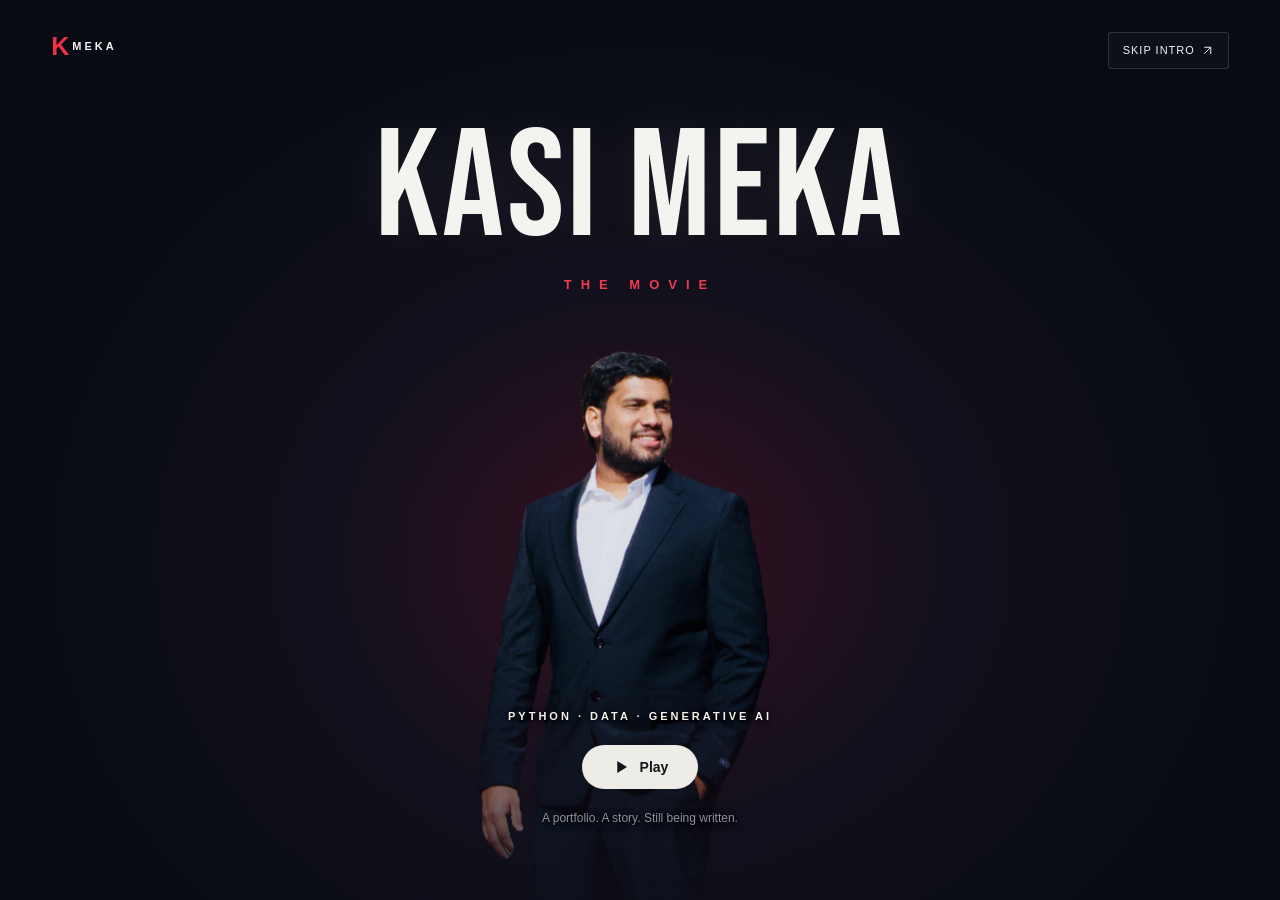
==== commit 60f70e72: "Fix mobile Safari portrait transparency and intro controls" ====
--- a/index.html
+++ b/index.html
@@ -1 +1 @@
-<!doctype html><html lang="en"><head><meta charset="utf-8"><meta name="viewport" content="width=device-width, initial-scale=1"><meta name="theme-color" content="#090910"><meta name="description" content="Kasi Meka — Python developer, data engineer and GenAI builder. Explore the projects, skills and experience behind the story."><title>Kasi Meka | The Movie</title><link rel="preload" href="series-assets/BebasNeue-Regular.ttf" as="font" type="font/ttf" crossorigin><link rel="stylesheet" href="series.css?v=portrait-refined-3"><script src="series.js" defer></script></head><body class="screen-open"><a class="skip-link" href="#resume">Skip to portfolio</a><div id="intro" class="intro-screen"><a class="series-mark intro-mark" href="#home"><b>K</b> MEKA</a><button class="skip-intro" id="skip-intro">Skip intro ↗</button><div class="intro-title"><h1>KASI MEKA</h1><p>THE MOVIE</p></div><img class="intro-portrait" src="profile.jpeg" alt="Kasi Meka" fetchpriority="high"><div class="intro-bottom"><p>PYTHON · DATA · GENERATIVE AI</p><button class="button light" id="intro-play">▶ Play</button><span>A portfolio. A story. Still being written.</span></div></div><div id="profiles" class="profiles-screen" hidden><a class="series-mark" href="#home"><b>K</b> MEKA</a><div class="profile-content"><p class="eyebrow">ONE STORY. YOUR PERSPECTIVE.</p><h2>Choose your perspective</h2><div class="profile-grid"><button class="profile" data-profile="Kasi"><span class="profile-art main-profile"><img src="profile.jpeg" alt=""><small>MAIN</small></span><strong>Kasi</strong><span>The complete portfolio</span></button><button class="profile" data-profile="Recruiter"><span class="profile-art recruiter">R</span><strong>Recruiter</strong><span>Experience, résumé & credentials</span></button><button class="profile" data-profile="Developer"><span class="profile-art developer">&lt;/&gt;</span><strong>Developer</strong><span>Projects, stack & source code</span></button><button class="profile" data-profile="Explorer"><span class="profile-art explorer">✳</span><strong>Explorer</strong><span>A little bit of everything</span></button></div><p class="profile-note">Every perspective explores the same work.<br>Only what plays first changes.</p></div><button class="back-intro" id="back-intro">← Back to the title</button></div><div id="portfolio" hidden><header class="site-header"><a class="series-mark" href="#home" aria-label="Kasi Meka home"><b>K</b> MEKA</a><nav id="desktop-nav" aria-label="Main navigation"><a href="#home" class="active">Home</a><a href="#resume">Résumé</a><a href="#achievements">Achievements</a><a href="#skills">Skills</a><a href="#originals">Work</a><a href="#about">About</a><a href="#journey">Experience</a><a href="#contact">Contact</a></nav><button id="viewer-button" class="viewer-button" aria-label="Change viewer profile"><span id="viewer-name">LET’S PLAY</span><span class="viewer-avatar">K</span></button><button class="mobile-menu" aria-controls="desktop-nav" aria-expanded="false" aria-label="Open navigation">☰</button></header><main><section class="hero" id="home" aria-labelledby="hero-title"><div class="hero-light"></div><div class="hero-art"><img src="profile.jpeg" alt="Kasi Meka in a black suit" fetchpriority="high"><span class="portrait-note">The developer behind the data.</span></div><div class="hero-copy"><p class="series-label"><b>K</b> MEKA</p><h1 id="hero-title">KASI MEKA</h1><p class="series-subtitle">THE MOVIE</p><div class="hero-meta"><span class="quality">HD</span><span>2021 — Present</span><span>4+ years</span><span>5 projects</span><span>4 credentials</span></div><p class="hero-role">PYTHON DEVELOPER · DATA ENGINEER · GEN AI</p><p class="hero-description">Building the systems behind the story. Python services, cloud data pipelines, and AI applications across entertainment, healthcare, and enterprise.</p><div class="hero-actions"><button class="button light" id="replay-intro"><svg viewBox="0 0 24 24" aria-hidden="true"><path d="m8 5 11 7-11 7z" fill="currentColor"/></svg> Play intro</button><a class="button glass" href="series-resume.html" target="_blank" rel="noopener"><span aria-hidden="true">↓</span> View résumé</a><a class="circle-button" href="#about" aria-label="About Kasi">i</a></div><div class="hero-facts"><span><b>01</b> Published paper</span><span><b>03</b> Cloud platforms</span><span><b>04</b> Career chapters</span></div></div><span class="hero-rating">PYTHON / SQL / AI</span></section><section class="continue-section" aria-label="Portfolio episodes"><div class="rail-heading"><h2>Explore the chapters</h2><div><span id="profile-caption">Your portfolio, from the beginning</span><button class="rail-arrow" data-rail="-1" aria-label="Previous episodes">‹</button><button class="rail-arrow" data-rail="1" aria-label="Next episodes">›</button></div></div><div class="episode-rail" id="episode-rail"><a class="episode violet" href="#resume" data-episode="resume"><span class="episode-number">01</span><span class="episode-play"><svg viewBox="0 0 24 24" aria-hidden="true"><path d="m8 5 11 7-11 7z" fill="currentColor"/></svg></span><div><p>CHAPTER 01</p><h3>PROFESSIONAL SNAPSHOT</h3><span>Résumé & background</span></div><span class="episode-progress"><i></i></span></a><a class="episode red" href="#achievements" data-episode="achievements"><span class="episode-number">02</span><span class="episode-play"><svg viewBox="0 0 24 24" aria-hidden="true"><path d="m8 5 11 7-11 7z" fill="currentColor"/></svg></span><div><p>CHAPTER 02</p><h3>MILESTONES</h3><span>Credentials & research</span></div><span class="episode-progress"><i></i></span></a><a class="episode blue" href="#skills" data-episode="skills"><span class="episode-number">03</span><span class="episode-play"><svg viewBox="0 0 24 24" aria-hidden="true"><path d="m8 5 11 7-11 7z" fill="currentColor"/></svg></span><div><p>CHAPTER 03</p><h3>THE TOOLKIT</h3><span>Tools of the trade</span></div><span class="episode-progress"><i></i></span></a><a class="episode red" href="#originals" data-episode="originals"><span class="episode-number">04</span><span class="episode-play"><svg viewBox="0 0 24 24" aria-hidden="true"><path d="m8 5 11 7-11 7z" fill="currentColor"/></svg></span><div><p>CHAPTER 04</p><h3>PROJECT LAB</h3><span>Built with curiosity</span></div><span class="episode-progress"><i></i></span></a><a class="episode violet" href="#about" data-episode="about"><span class="episode-number">05</span><span class="episode-play"><svg viewBox="0 0 24 24" aria-hidden="true"><path d="m8 5 11 7-11 7z" fill="currentColor"/></svg></span><div><p>CHAPTER 05</p><h3>BEHIND THE WORK</h3><span>Meet the developer</span></div><span class="episode-progress"><i></i></span></a><a class="episode gold" href="#journey" data-episode="journey"><span class="episode-number">06</span><span class="episode-play"><svg viewBox="0 0 24 24" aria-hidden="true"><path d="m8 5 11 7-11 7z" fill="currentColor"/></svg></span><div><p>CHAPTER 06</p><h3>CAREER CHAPTERS</h3><span>Four career chapters</span></div><span class="episode-progress"><i></i></span></a><a class="episode green" href="#contact" data-episode="contact"><span class="episode-number">07</span><span class="episode-play"><svg viewBox="0 0 24 24" aria-hidden="true"><path d="m8 5 11 7-11 7z" fill="currentColor"/></svg></span><div><p>CHAPTER 07</p><h3>LET’S CONNECT</h3><span>Let’s build together</span></div><span class="episode-progress"><i></i></span></a></div></section><section class="content-section" id="resume"><div class="section-heading"><div><p class="eyebrow">PROFILE</p><h2>PROFESSIONAL SNAPSHOT</h2></div><p class="section-note">Every chapter, in one place.</p></div><div class="resume-sheet"><div class="resume-sheet-head"><div><span class="tiny-label">STARRING</span><h3>KASI MEKA</h3><p>Python Developer & Data Engineer</p></div><a class="button glass" href="series-resume.html" target="_blank" rel="noopener">View full résumé <span aria-hidden="true">↗</span></a></div><div class="resume-columns"><div><p class="eyebrow">EDUCATION</p><h4>Master’s in Information Science</h4><p>University of North Texas · Denton, TX</p><span class="muted">2024 — 2025</span><p class="eyebrow resume-subhead">EXPERIENCE</p><p>Walt Disney · Cigna Health Care<br>Hindustan Aeronautics Limited · Cognizant</p></div><div><p class="eyebrow">SPECIALTIES</p><p>Backend development · ETL / ELT pipelines<br>Generative AI · Cloud platforms<br>Data engineering · API development</p><p class="eyebrow resume-subhead">THE STACK</p><p>Python · SQL · Snowflake · FastAPI<br>AWS · GCP · Azure · Airflow · Docker</p></div><div><p class="eyebrow">CONNECT</p><a href="mailto:vkvkasi17@gmail.com">vkvkasi17@gmail.com</a><a href="https://www.linkedin.com/in/kasi-meka-2193003b1/" target="_blank" rel="noopener">LinkedIn <span aria-hidden="true">↗</span></a><a href="https://github.com/vkvkasi17-hub" target="_blank" rel="noopener">GitHub <span aria-hidden="true">↗</span></a></div></div></div></section><section class="content-section" id="achievements"><div class="section-heading"><div><p class="eyebrow">THE HIGHLIGHTS</p><h2>LEARNING & MILESTONES</h2></div><p class="section-note">Continuous learning. Work worth sharing.</p></div><div class="highlight-grid"><article class="highlight"><span>01 / RESEARCH</span><h3>PUBLISHED<br>IN AI & ETHICS</h3><p>AI transparency: standards, frameworks, and legislation.</p><a href="https://link.springer.com/article/10.1007/s43681-025-00661-4" target="_blank" rel="noopener">Read the paper ↗</a></article><article class="highlight"><span>02 / EDUCATION</span><h3>MASTER’S<br>INFORMATION SCIENCE</h3><p>University of North Texas · 2024–2025</p><a href="#resume">Explore background ↗</a></article><article class="highlight"><span>03 / ENGINEERING</span><h3>90%+<br>CODE COVERAGE</h3><p>Automated unit testing at Cigna Health Care.</p><a href="#job-1">View the experience ↗</a></article></div><h3 class="credential-label">Certified <span>· 4 credentials</span></h3><div class="credentials"><a class="credential" href="Claude 101.jpg.png" target="_blank" rel="noopener"><span>Anthropic Education</span><h4>Claude 101</h4><b aria-hidden="true">↗</b></a><a class="credential" href="Claude Code in Action.jpg.png" target="_blank" rel="noopener"><span>Anthropic Education</span><h4>Claude Code in Action</h4><b aria-hidden="true">↗</b></a><a class="credential" href="Claude with the Anthropic API.jpg.png" target="_blank" rel="noopener"><span>Anthropic Education</span><h4>Building with the Claude API</h4><b aria-hidden="true">↗</b></a><article class="credential"><span>Columbia University</span><h4>Building customized LLMs with OpenAI</h4></article></div></section><section class="content-section" id="skills"><div class="section-heading"><div><p class="eyebrow">CAPABILITIES</p><h2>THE TOOLKIT</h2></div><p class="section-note">The languages, platforms, and tools behind my work.</p></div><div class="skills-layout"><div class="skill-tabs" role="tablist" aria-label="Skill categories" aria-orientation="vertical"><button role="tab" id="skill-tab-0" aria-controls="skill-panel-0" aria-selected="true" tabindex="0" data-skill="0"><strong>LANGUAGES</strong><span>6 skills · The languages I build with</span></button><button role="tab" id="skill-tab-1" aria-controls="skill-panel-1" aria-selected="false" tabindex="-1" data-skill="1"><strong>GENAI &amp; DATA</strong><span>6 skills · Intelligent data workflows</span></button><button role="tab" id="skill-tab-2" aria-controls="skill-panel-2" aria-selected="false" tabindex="-1" data-skill="2"><strong>CLOUD &amp; DEVOPS</strong><span>8 skills · Shipping reliable systems</span></button></div><div class="skill-panels"><div class="skill-panel" role="tabpanel" id="skill-panel-0" aria-labelledby="skill-tab-0"><p>Languages <span>— From an idea to working software</span></p><div class="skill-grid"><div class="skill"><span>PY</span><strong>Python</strong></div><div class="skill"><span>SQ</span><strong>SQL</strong></div><div class="skill"><span>R</span><strong>R</strong></div><div class="skill"><span>JA</span><strong>Java</strong></div><div class="skill"><span>JA</span><strong>JavaScript</strong></div><div class="skill"><span>TY</span><strong>TypeScript</strong></div></div></div><div class="skill-panel" role="tabpanel" id="skill-panel-1" aria-labelledby="skill-tab-1" hidden><p>GenAI &amp; Data <span>— From raw information to useful intelligence</span></p><div class="skill-grid"><div class="skill"><span>LL</span><strong>LLMs</strong></div><div class="skill"><span>LA</span><strong>LangChain</strong></div><div class="skill"><span>ET</span><strong>ETL/ELT</strong></div><div class="skill"><span>PY</span><strong>PySpark</strong></div><div class="skill"><span>SN</span><strong>Snowflake</strong></div><div class="skill"><span>PA</span><strong>Pandas</strong></div></div></div><div class="skill-panel" role="tabpanel" id="skill-panel-2" aria-labelledby="skill-tab-2" hidden><p>Cloud &amp; DevOps <span>— From development to production</span></p><div class="skill-grid"><div class="skill"><span>AW</span><strong>AWS</strong></div><div class="skill"><span>GC</span><strong>GCP</strong></div><div class="skill"><span>AZ</span><strong>Azure</strong></div><div class="skill"><span>DO</span><strong>Docker</strong></div><div class="skill"><span>GI</span><strong>Git</strong></div><div class="skill"><span>FA</span><strong>FastAPI</strong></div><div class="skill"><span>AI</span><strong>Airflow</strong></div><div class="skill"><span>JE</span><strong>Jenkins</strong></div></div></div></div></div></section><section class="content-section" id="originals"><div class="section-heading"><div><p class="eyebrow">SELECTED WORK</p><h2>PROJECTS IN FOCUS</h2></div><p class="section-note">Five projects in AI, automation, and data.</p></div><div class="projects-grid"><article class="project-card"><button class="project-cover violet" data-project="0" aria-label="Explore AI-Powered PDF Assistant (RAG)"><span class="tiny-label">PERSONAL PROJECT · GenAI</span><span class="project-art" aria-hidden="true">{ AI }</span><h3>AI-Powered PDF Assistant (RAG)</h3><span class="episode-play"><svg viewBox="0 0 24 24" aria-hidden="true"><path d="m8 5 11 7-11 7z" fill="currentColor"/></svg></span></button><div class="project-info"><p>Built a Retrieval-Augmented Generation (RAG) script to chat with local PDF documents.</p><div class="tags"><span>Python</span><span>LangChain</span><span>OpenAI</span><span>ChromaDB</span></div><button class="text-button" data-project="0">Explore project <span aria-hidden="true">↗</span></button></div></article><article class="project-card"><button class="project-cover red" data-project="1" aria-label="Explore Automated Resume Parsing API"><span class="tiny-label">PERSONAL PROJECT · ML</span><span class="project-art" aria-hidden="true">[ JSON ]</span><h3>Automated Resume Parsing API</h3><span class="episode-play"><svg viewBox="0 0 24 24" aria-hidden="true"><path d="m8 5 11 7-11 7z" fill="currentColor"/></svg></span></button><div class="project-info"><p>Designed a scalable REST API using NLP models to extract key entities from unstructured resume PDFs.</p><div class="tags"><span>Python</span><span>FastAPI</span><span>NLP</span></div><button class="text-button" data-project="1">Explore project <span aria-hidden="true">↗</span></button></div></article><article class="project-card"><button class="project-cover blue" data-project="2" aria-label="Explore Automated Image Captioning Engine"><span class="tiny-label">PERSONAL PROJECT · ML</span><span class="project-art" aria-hidden="true">⟨ VISION ⟩</span><h3>Automated Image Captioning Engine</h3><span class="episode-play"><svg viewBox="0 0 24 24" aria-hidden="true"><path d="m8 5 11 7-11 7z" fill="currentColor"/></svg></span></button><div class="project-info"><p>Implemented an ML script leveraging pre-trained vision-language models to automatically caption images.</p><div class="tags"><span>Python</span><span>Hugging Face</span><span>PyTorch</span></div><button class="text-button" data-project="2">Explore project <span aria-hidden="true">↗</span></button></div></article><article class="project-card"><button class="project-cover red" data-project="3" aria-label="Explore ODI Cricket Analytics Dashboard"><span class="tiny-label">PERSONAL PROJECT · Data Viz</span><span class="project-art" aria-hidden="true">20 YEARS</span><h3>ODI Cricket Analytics Dashboard</h3><span class="episode-play"><svg viewBox="0 0 24 24" aria-hidden="true"><path d="m8 5 11 7-11 7z" fill="currentColor"/></svg></span></button><div class="project-info"><p>Utilized Pandas to preprocess match data before designing interactive dashboards uncovering 20 years of trends.</p><div class="tags"><span>Python</span><span>Tableau</span><span>Pandas</span></div><button class="text-button" data-project="3">Explore project <span aria-hidden="true">↗</span></button></div></article><article class="project-card"><button class="project-cover violet" data-project="4" aria-label="Explore LA Crime Pattern Analysis"><span class="tiny-label">PERSONAL PROJECT · Data Viz</span><span class="project-art" aria-hidden="true">LOS ANGELES</span><h3>LA Crime Pattern Analysis</h3><span class="episode-play"><svg viewBox="0 0 24 24" aria-hidden="true"><path d="m8 5 11 7-11 7z" fill="currentColor"/></svg></span></button><div class="project-info"><p>Extracted and cleaned crime datasets using Python to analyze graphical trends across Los Angeles.</p><div class="tags"><span>Python</span><span>Data Analytics</span><span>Tableau</span></div><button class="text-button" data-project="4">Explore project <span aria-hidden="true">↗</span></button></div></article></div></section><section class="content-section" id="about"><div class="section-heading"><div><p class="eyebrow">PERSONAL NOTE</p><h2>BEHIND THE WORK</h2></div><p class="section-note"></p></div><div class="about-layout"><div class="about-portrait"><img src="profile.jpeg" alt="Kasi Meka" loading="lazy"><span>KASI MEKA<br><small>THE PERSON BEHIND THE WORK</small></span></div><div><p class="about-lead">Curious by nature.<br>A builder by choice.</p><p>I’m a Python developer and backend engineer with over four years of experience across healthcare, entertainment, and enterprise applications.</p><p>I build ETL pipelines, scalable APIs, and generative AI workflows. My work connects complex data with systems people can rely on.</p><p>From Snowflake architectures to LLM evaluation pipelines, I enjoy the process of making complicated things work clearly and consistently.</p><div class="tags"><span>Python</span><span>Data engineering</span><span>Generative AI</span></div><a class="button glass" href="https://www.linkedin.com/in/kasi-meka-2193003b1/" target="_blank" rel="noopener">More about me on LinkedIn ↗</a></div></div></section><section class="content-section" id="journey"><div class="section-heading"><div><p class="eyebrow">EXPERIENCE</p><h2>CAREER CHAPTERS</h2></div><p class="section-note">Four roles. Every chapter, in full.</p></div><nav class="season-nav" aria-label="Career seasons"><a href="#job-0"><span>CHAPTER 04</span><strong>Walt Disney</strong></a><a href="#job-1"><span>CHAPTER 03</span><strong>Cigna Health Care</strong></a><a href="#job-2"><span>CHAPTER 02</span><strong>Hindustan Aeronautics Limited (HAL)</strong></a><a href="#job-3"><span>CHAPTER 01</span><strong>Cognizant (Client: MERCK)</strong></a></nav><div class="experience-stack"><article class="job-card" id="job-0" style="--index:0"><div class="job-heading"><div><p class="eyebrow">CHAPTER 04 · CURRENT ROLE</p><h3>ETL Developer</h3><p>Walt Disney | Orlando, Florida</p></div><span>June 2026 – Present</span></div><ul><li>Developed and managed a multi-tiered Snowflake architecture (Base, Application Data, Consumption, and Presentation layers) to transform raw platform data into user-ready analytics views.</li><li>Built and refined a metadata-driven Python framework to standardize complex marketing campaign strings using Regex lookups and automated string parsing.</li><li>Implemented a centralized ERRORS process to manage manual overrides and handle data exceptions, applying corrections directly to master data when standard Regex logic is insufficient.</li><li>Replaced manual view workarounds by engineering an automated schema evolution process that dynamically executes ALTER TABLE operations on locked historical snapshots, ensuring seamless UNION ALL execution between legacy and live datasets.</li><li>Standardized mismatched database column names while actively retaining legacy columns and executing data migration scripts to prevent breaking downstream reporting.</li><li>Managed automated data ingestion via API and Globalscape (FTP), utilizing metadata-driven Python processes to validate file structures and ensure data quality before loading into Snowflake.</li><li>Proposed and designed a &#x27;Magnitude of Change Dashboard&#x27; powered by taxonomy history tables to provide stakeholders with self-service visibility into dimension changes over time.</li><li>Actively participated in weekly taxonomy syncs, sprint planning, and architecture review meetings to review technical flow diagrams, mapping documents, and system designs.</li></ul><p class="environment"><b>Environment</b> Python, SQL (DDL/DML), Snowflake, ETL/Data Pipelines, Regular Expressions (Regex), Globalscape (FTP), MMX Snapshot View Orchestrator, Agile Framework, Git/Version Control</p></article><article class="job-card" id="job-1" style="--index:1"><div class="job-heading"><div><p class="eyebrow">CHAPTER 03 · THE JOURNEY</p><h3>Senior Python Developer</h3><p>Cigna Health Care | Plano, TX</p></div><span>June 2024 – June 2026</span></div><ul><li>Developed Python services integrating Generative AI APIs to automate chatbot response evaluation.</li><li>Designed backend data workflows using Python and SQL to support scalable analytics.</li><li>Implemented automated LLM-based evaluation pipelines to assess chatbot response quality.</li><li>Managed AWS cloud infrastructure using VPC, EC2, ECS, S3, and CloudFormation.</li><li>Developed ETL pipelines from S3 to Snowflake using Python.</li><li>Built APIs using FastAPI and Hug frameworks for cross-functional data sharing.</li><li>Improved project code coverage to over 90% using automated unit testing.</li><li>Built Airflow data pipelines in GCP for enterprise ETL jobs.</li><li>Containerized applications using Docker and deployed via Jenkins CI/CD pipelines.</li></ul></article><article class="job-card" id="job-2" style="--index:2"><div class="job-heading"><div><p class="eyebrow">CHAPTER 02 · THE JOURNEY</p><h3>Python Developer</h3><p>Hindustan Aeronautics Limited (HAL) | Bangalore, India</p></div><span>Aug 2023 – Dec 2023</span></div><ul><li>Developed sensor logic using Python scripts and Unix shell scripting.</li><li>Built Python batch processors to consume and produce various feeds.</li><li>Processed massive Blob datasets using PySpark Map-Reduce.</li><li>Wrote cleaning and munging scripts for large-scale datasets.</li></ul></article><article class="job-card" id="job-3" style="--index:3"><div class="job-heading"><div><p class="eyebrow">CHAPTER 01 · THE JOURNEY</p><h3>Python Developer</h3><p>Cognizant (Client: MERCK) | Hyderabad, India</p></div><span>June 2021 - Jul 2023</span></div><ul><li>Managed automated data workflows using Python, SQL, and R.</li><li>Developed pandas scripts for complex CSV data manipulation and comparison.</li><li>Built a Django-based GUI for dynamic code documentation display.</li><li>Executed long-term technological fixes for data and system bottlenecks.</li></ul></article></div></section><section class="content-section contact-section" id="contact"><p class="eyebrow">LET’S CONNECT</p><h2>LET’S BUILD<br>SOMETHING GREAT.</h2><p>Have a project, an opportunity, or a problem worth solving?<br>I’d love to hear about it.</p><a class="button light" href="mailto:vkvkasi17@gmail.com">Let’s talk ↗</a><div class="contact-links"><a href="mailto:vkvkasi17@gmail.com">vkvkasi17@gmail.com</a><a href="https://www.linkedin.com/in/kasi-meka-2193003b1/" target="_blank" rel="noopener">LinkedIn ↗</a><a href="https://github.com/vkvkasi17-hub" target="_blank" rel="noopener">GitHub ↗</a></div></section></main><footer><a class="series-mark" href="#home"><b>K</b> MEKA</a><p>Kasi Meka · The story continues.</p><a href="#home">Back to the opening ↑</a></footer></div><dialog id="project-dialog"><button class="dialog-close" aria-label="Close project details">×</button><div id="project-details"></div></dialog><noscript><style>#intro,#profiles{display:none!important}#portfolio[hidden]{display:block!important}body{overflow:auto!important}</style></noscript></body></html>+<!doctype html><html lang="en"><head><meta charset="utf-8"><meta name="viewport" content="width=device-width, initial-scale=1"><meta name="theme-color" content="#090910"><meta name="description" content="Kasi Meka — Python developer, data engineer and GenAI builder. Explore the projects, skills and experience behind the story."><title>Kasi Meka | The Movie</title><link rel="preload" href="series-assets/BebasNeue-Regular.ttf" as="font" type="font/ttf" crossorigin><link rel="stylesheet" href="series.css?v=mobile-safari-4"><script src="series.js" defer></script></head><body class="screen-open"><a class="skip-link" href="#resume">Skip to portfolio</a><div id="intro" class="intro-screen"><a class="series-mark intro-mark" href="#home"><b>K</b> MEKA</a><button class="skip-intro" id="skip-intro">Skip intro <svg viewBox="0 0 24 24" aria-hidden="true"><path d="M6 18 18 6M6 6h12v12" fill="none" stroke="currentColor" stroke-width="1.8"/></svg></button><div class="intro-title"><h1>KASI MEKA</h1><p>THE MOVIE</p></div><img class="intro-portrait" src="series-assets/profile-transparent.png" alt="Kasi Meka" fetchpriority="high"><div class="intro-bottom"><p>PYTHON · DATA · GENERATIVE AI</p><button class="button light" id="intro-play"><svg viewBox="0 0 24 24" aria-hidden="true"><path d="M7 4v16l13-8z" fill="currentColor"/></svg><span>Play</span></button><span>A portfolio. A story. Still being written.</span></div></div><div id="profiles" class="profiles-screen" hidden><a class="series-mark" href="#home"><b>K</b> MEKA</a><div class="profile-content"><p class="eyebrow">ONE STORY. YOUR PERSPECTIVE.</p><h2>Choose your perspective</h2><div class="profile-grid"><button class="profile" data-profile="Kasi"><span class="profile-art main-profile"><img src="series-assets/profile-transparent.png" alt=""><small>MAIN</small></span><strong>Kasi</strong><span>The complete portfolio</span></button><button class="profile" data-profile="Recruiter"><span class="profile-art recruiter">R</span><strong>Recruiter</strong><span>Experience, résumé & credentials</span></button><button class="profile" data-profile="Developer"><span class="profile-art developer">&lt;/&gt;</span><strong>Developer</strong><span>Projects, stack & source code</span></button><button class="profile" data-profile="Explorer"><span class="profile-art explorer">✳</span><strong>Explorer</strong><span>A little bit of everything</span></button></div><p class="profile-note">Every perspective explores the same work.<br>Only what plays first changes.</p></div><button class="back-intro" id="back-intro">← Back to the title</button></div><div id="portfolio" hidden><header class="site-header"><a class="series-mark" href="#home" aria-label="Kasi Meka home"><b>K</b> MEKA</a><nav id="desktop-nav" aria-label="Main navigation"><a href="#home" class="active">Home</a><a href="#resume">Résumé</a><a href="#achievements">Achievements</a><a href="#skills">Skills</a><a href="#originals">Work</a><a href="#about">About</a><a href="#journey">Experience</a><a href="#contact">Contact</a></nav><button id="viewer-button" class="viewer-button" aria-label="Change viewer profile"><span id="viewer-name">LET’S PLAY</span><span class="viewer-avatar">K</span></button><button class="mobile-menu" aria-controls="desktop-nav" aria-expanded="false" aria-label="Open navigation">☰</button></header><main><section class="hero" id="home" aria-labelledby="hero-title"><div class="hero-light"></div><div class="hero-art"><img src="series-assets/profile-transparent.png" alt="Kasi Meka in a black suit" fetchpriority="high"><span class="portrait-note">The developer behind the data.</span></div><div class="hero-copy"><p class="series-label"><b>K</b> MEKA</p><h1 id="hero-title">KASI MEKA</h1><p class="series-subtitle">THE MOVIE</p><div class="hero-meta"><span class="quality">HD</span><span>2021 — Present</span><span>4+ years</span><span>5 projects</span><span>4 credentials</span></div><p class="hero-role">PYTHON DEVELOPER · DATA ENGINEER · GEN AI</p><p class="hero-description">Building the systems behind the story. Python services, cloud data pipelines, and AI applications across entertainment, healthcare, and enterprise.</p><div class="hero-actions"><button class="button light" id="replay-intro"><svg viewBox="0 0 24 24" aria-hidden="true"><path d="m8 5 11 7-11 7z" fill="currentColor"/></svg> Play intro</button><a class="button glass" href="series-resume.html" target="_blank" rel="noopener"><span aria-hidden="true">↓</span> View résumé</a><a class="circle-button" href="#about" aria-label="About Kasi">i</a></div><div class="hero-facts"><span><b>01</b> Published paper</span><span><b>03</b> Cloud platforms</span><span><b>04</b> Career chapters</span></div></div><span class="hero-rating">PYTHON / SQL / AI</span></section><section class="continue-section" aria-label="Portfolio episodes"><div class="rail-heading"><h2>Explore the chapters</h2><div><span id="profile-caption">Your portfolio, from the beginning</span><button class="rail-arrow" data-rail="-1" aria-label="Previous episodes">‹</button><button class="rail-arrow" data-rail="1" aria-label="Next episodes">›</button></div></div><div class="episode-rail" id="episode-rail"><a class="episode violet" href="#resume" data-episode="resume"><span class="episode-number">01</span><span class="episode-play"><svg viewBox="0 0 24 24" aria-hidden="true"><path d="m8 5 11 7-11 7z" fill="currentColor"/></svg></span><div><p>CHAPTER 01</p><h3>PROFESSIONAL SNAPSHOT</h3><span>Résumé & background</span></div><span class="episode-progress"><i></i></span></a><a class="episode red" href="#achievements" data-episode="achievements"><span class="episode-number">02</span><span class="episode-play"><svg viewBox="0 0 24 24" aria-hidden="true"><path d="m8 5 11 7-11 7z" fill="currentColor"/></svg></span><div><p>CHAPTER 02</p><h3>MILESTONES</h3><span>Credentials & research</span></div><span class="episode-progress"><i></i></span></a><a class="episode blue" href="#skills" data-episode="skills"><span class="episode-number">03</span><span class="episode-play"><svg viewBox="0 0 24 24" aria-hidden="true"><path d="m8 5 11 7-11 7z" fill="currentColor"/></svg></span><div><p>CHAPTER 03</p><h3>THE TOOLKIT</h3><span>Tools of the trade</span></div><span class="episode-progress"><i></i></span></a><a class="episode red" href="#originals" data-episode="originals"><span class="episode-number">04</span><span class="episode-play"><svg viewBox="0 0 24 24" aria-hidden="true"><path d="m8 5 11 7-11 7z" fill="currentColor"/></svg></span><div><p>CHAPTER 04</p><h3>PROJECT LAB</h3><span>Built with curiosity</span></div><span class="episode-progress"><i></i></span></a><a class="episode violet" href="#about" data-episode="about"><span class="episode-number">05</span><span class="episode-play"><svg viewBox="0 0 24 24" aria-hidden="true"><path d="m8 5 11 7-11 7z" fill="currentColor"/></svg></span><div><p>CHAPTER 05</p><h3>BEHIND THE WORK</h3><span>Meet the developer</span></div><span class="episode-progress"><i></i></span></a><a class="episode gold" href="#journey" data-episode="journey"><span class="episode-number">06</span><span class="episode-play"><svg viewBox="0 0 24 24" aria-hidden="true"><path d="m8 5 11 7-11 7z" fill="currentColor"/></svg></span><div><p>CHAPTER 06</p><h3>CAREER CHAPTERS</h3><span>Four career chapters</span></div><span class="episode-progress"><i></i></span></a><a class="episode green" href="#contact" data-episode="contact"><span class="episode-number">07</span><span class="episode-play"><svg viewBox="0 0 24 24" aria-hidden="true"><path d="m8 5 11 7-11 7z" fill="currentColor"/></svg></span><div><p>CHAPTER 07</p><h3>LET’S CONNECT</h3><span>Let’s build together</span></div><span class="episode-progress"><i></i></span></a></div></section><section class="content-section" id="resume"><div class="section-heading"><div><p class="eyebrow">PROFILE</p><h2>PROFESSIONAL SNAPSHOT</h2></div><p class="section-note">Every chapter, in one place.</p></div><div class="resume-sheet"><div class="resume-sheet-head"><div><span class="tiny-label">STARRING</span><h3>KASI MEKA</h3><p>Python Developer & Data Engineer</p></div><a class="button glass" href="series-resume.html" target="_blank" rel="noopener">View full résumé <span aria-hidden="true">↗</span></a></div><div class="resume-columns"><div><p class="eyebrow">EDUCATION</p><h4>Master’s in Information Science</h4><p>University of North Texas · Denton, TX</p><span class="muted">2024 — 2025</span><p class="eyebrow resume-subhead">EXPERIENCE</p><p>Walt Disney · Cigna Health Care<br>Hindustan Aeronautics Limited · Cognizant</p></div><div><p class="eyebrow">SPECIALTIES</p><p>Backend development · ETL / ELT pipelines<br>Generative AI · Cloud platforms<br>Data engineering · API development</p><p class="eyebrow resume-subhead">THE STACK</p><p>Python · SQL · Snowflake · FastAPI<br>AWS · GCP · Azure · Airflow · Docker</p></div><div><p class="eyebrow">CONNECT</p><a href="mailto:vkvkasi17@gmail.com">vkvkasi17@gmail.com</a><a href="https://www.linkedin.com/in/kasi-meka-2193003b1/" target="_blank" rel="noopener">LinkedIn <span aria-hidden="true">↗</span></a><a href="https://github.com/vkvkasi17-hub" target="_blank" rel="noopener">GitHub <span aria-hidden="true">↗</span></a></div></div></div></section><section class="content-section" id="achievements"><div class="section-heading"><div><p class="eyebrow">THE HIGHLIGHTS</p><h2>LEARNING & MILESTONES</h2></div><p class="section-note">Continuous learning. Work worth sharing.</p></div><div class="highlight-grid"><article class="highlight"><span>01 / RESEARCH</span><h3>PUBLISHED<br>IN AI & ETHICS</h3><p>AI transparency: standards, frameworks, and legislation.</p><a href="https://link.springer.com/article/10.1007/s43681-025-00661-4" target="_blank" rel="noopener">Read the paper ↗</a></article><article class="highlight"><span>02 / EDUCATION</span><h3>MASTER’S<br>INFORMATION SCIENCE</h3><p>University of North Texas · 2024–2025</p><a href="#resume">Explore background ↗</a></article><article class="highlight"><span>03 / ENGINEERING</span><h3>90%+<br>CODE COVERAGE</h3><p>Automated unit testing at Cigna Health Care.</p><a href="#job-1">View the experience ↗</a></article></div><h3 class="credential-label">Certified <span>· 4 credentials</span></h3><div class="credentials"><a class="credential" href="Claude 101.jpg.png" target="_blank" rel="noopener"><span>Anthropic Education</span><h4>Claude 101</h4><b aria-hidden="true">↗</b></a><a class="credential" href="Claude Code in Action.jpg.png" target="_blank" rel="noopener"><span>Anthropic Education</span><h4>Claude Code in Action</h4><b aria-hidden="true">↗</b></a><a class="credential" href="Claude with the Anthropic API.jpg.png" target="_blank" rel="noopener"><span>Anthropic Education</span><h4>Building with the Claude API</h4><b aria-hidden="true">↗</b></a><article class="credential"><span>Columbia University</span><h4>Building customized LLMs with OpenAI</h4></article></div></section><section class="content-section" id="skills"><div class="section-heading"><div><p class="eyebrow">CAPABILITIES</p><h2>THE TOOLKIT</h2></div><p class="section-note">The languages, platforms, and tools behind my work.</p></div><div class="skills-layout"><div class="skill-tabs" role="tablist" aria-label="Skill categories" aria-orientation="vertical"><button role="tab" id="skill-tab-0" aria-controls="skill-panel-0" aria-selected="true" tabindex="0" data-skill="0"><strong>LANGUAGES</strong><span>6 skills · The languages I build with</span></button><button role="tab" id="skill-tab-1" aria-controls="skill-panel-1" aria-selected="false" tabindex="-1" data-skill="1"><strong>GENAI &amp; DATA</strong><span>6 skills · Intelligent data workflows</span></button><button role="tab" id="skill-tab-2" aria-controls="skill-panel-2" aria-selected="false" tabindex="-1" data-skill="2"><strong>CLOUD &amp; DEVOPS</strong><span>8 skills · Shipping reliable systems</span></button></div><div class="skill-panels"><div class="skill-panel" role="tabpanel" id="skill-panel-0" aria-labelledby="skill-tab-0"><p>Languages <span>— From an idea to working software</span></p><div class="skill-grid"><div class="skill"><span>PY</span><strong>Python</strong></div><div class="skill"><span>SQ</span><strong>SQL</strong></div><div class="skill"><span>R</span><strong>R</strong></div><div class="skill"><span>JA</span><strong>Java</strong></div><div class="skill"><span>JA</span><strong>JavaScript</strong></div><div class="skill"><span>TY</span><strong>TypeScript</strong></div></div></div><div class="skill-panel" role="tabpanel" id="skill-panel-1" aria-labelledby="skill-tab-1" hidden><p>GenAI &amp; Data <span>— From raw information to useful intelligence</span></p><div class="skill-grid"><div class="skill"><span>LL</span><strong>LLMs</strong></div><div class="skill"><span>LA</span><strong>LangChain</strong></div><div class="skill"><span>ET</span><strong>ETL/ELT</strong></div><div class="skill"><span>PY</span><strong>PySpark</strong></div><div class="skill"><span>SN</span><strong>Snowflake</strong></div><div class="skill"><span>PA</span><strong>Pandas</strong></div></div></div><div class="skill-panel" role="tabpanel" id="skill-panel-2" aria-labelledby="skill-tab-2" hidden><p>Cloud &amp; DevOps <span>— From development to production</span></p><div class="skill-grid"><div class="skill"><span>AW</span><strong>AWS</strong></div><div class="skill"><span>GC</span><strong>GCP</strong></div><div class="skill"><span>AZ</span><strong>Azure</strong></div><div class="skill"><span>DO</span><strong>Docker</strong></div><div class="skill"><span>GI</span><strong>Git</strong></div><div class="skill"><span>FA</span><strong>FastAPI</strong></div><div class="skill"><span>AI</span><strong>Airflow</strong></div><div class="skill"><span>JE</span><strong>Jenkins</strong></div></div></div></div></div></section><section class="content-section" id="originals"><div class="section-heading"><div><p class="eyebrow">SELECTED WORK</p><h2>PROJECTS IN FOCUS</h2></div><p class="section-note">Five projects in AI, automation, and data.</p></div><div class="projects-grid"><article class="project-card"><button class="project-cover violet" data-project="0" aria-label="Explore AI-Powered PDF Assistant (RAG)"><span class="tiny-label">PERSONAL PROJECT · GenAI</span><span class="project-art" aria-hidden="true">{ AI }</span><h3>AI-Powered PDF Assistant (RAG)</h3><span class="episode-play"><svg viewBox="0 0 24 24" aria-hidden="true"><path d="m8 5 11 7-11 7z" fill="currentColor"/></svg></span></button><div class="project-info"><p>Built a Retrieval-Augmented Generation (RAG) script to chat with local PDF documents.</p><div class="tags"><span>Python</span><span>LangChain</span><span>OpenAI</span><span>ChromaDB</span></div><button class="text-button" data-project="0">Explore project <span aria-hidden="true">↗</span></button></div></article><article class="project-card"><button class="project-cover red" data-project="1" aria-label="Explore Automated Resume Parsing API"><span class="tiny-label">PERSONAL PROJECT · ML</span><span class="project-art" aria-hidden="true">[ JSON ]</span><h3>Automated Resume Parsing API</h3><span class="episode-play"><svg viewBox="0 0 24 24" aria-hidden="true"><path d="m8 5 11 7-11 7z" fill="currentColor"/></svg></span></button><div class="project-info"><p>Designed a scalable REST API using NLP models to extract key entities from unstructured resume PDFs.</p><div class="tags"><span>Python</span><span>FastAPI</span><span>NLP</span></div><button class="text-button" data-project="1">Explore project <span aria-hidden="true">↗</span></button></div></article><article class="project-card"><button class="project-cover blue" data-project="2" aria-label="Explore Automated Image Captioning Engine"><span class="tiny-label">PERSONAL PROJECT · ML</span><span class="project-art" aria-hidden="true">⟨ VISION ⟩</span><h3>Automated Image Captioning Engine</h3><span class="episode-play"><svg viewBox="0 0 24 24" aria-hidden="true"><path d="m8 5 11 7-11 7z" fill="currentColor"/></svg></span></button><div class="project-info"><p>Implemented an ML script leveraging pre-trained vision-language models to automatically caption images.</p><div class="tags"><span>Python</span><span>Hugging Face</span><span>PyTorch</span></div><button class="text-button" data-project="2">Explore project <span aria-hidden="true">↗</span></button></div></article><article class="project-card"><button class="project-cover red" data-project="3" aria-label="Explore ODI Cricket Analytics Dashboard"><span class="tiny-label">PERSONAL PROJECT · Data Viz</span><span class="project-art" aria-hidden="true">20 YEARS</span><h3>ODI Cricket Analytics Dashboard</h3><span class="episode-play"><svg viewBox="0 0 24 24" aria-hidden="true"><path d="m8 5 11 7-11 7z" fill="currentColor"/></svg></span></button><div class="project-info"><p>Utilized Pandas to preprocess match data before designing interactive dashboards uncovering 20 years of trends.</p><div class="tags"><span>Python</span><span>Tableau</span><span>Pandas</span></div><button class="text-button" data-project="3">Explore project <span aria-hidden="true">↗</span></button></div></article><article class="project-card"><button class="project-cover violet" data-project="4" aria-label="Explore LA Crime Pattern Analysis"><span class="tiny-label">PERSONAL PROJECT · Data Viz</span><span class="project-art" aria-hidden="true">LOS ANGELES</span><h3>LA Crime Pattern Analysis</h3><span class="episode-play"><svg viewBox="0 0 24 24" aria-hidden="true"><path d="m8 5 11 7-11 7z" fill="currentColor"/></svg></span></button><div class="project-info"><p>Extracted and cleaned crime datasets using Python to analyze graphical trends across Los Angeles.</p><div class="tags"><span>Python</span><span>Data Analytics</span><span>Tableau</span></div><button class="text-button" data-project="4">Explore project <span aria-hidden="true">↗</span></button></div></article></div></section><section class="content-section" id="about"><div class="section-heading"><div><p class="eyebrow">PERSONAL NOTE</p><h2>BEHIND THE WORK</h2></div><p class="section-note"></p></div><div class="about-layout"><div class="about-portrait"><img src="series-assets/profile-transparent.png" alt="Kasi Meka" loading="lazy"><span>KASI MEKA<br><small>THE PERSON BEHIND THE WORK</small></span></div><div><p class="about-lead">Curious by nature.<br>A builder by choice.</p><p>I’m a Python developer and backend engineer with over four years of experience across healthcare, entertainment, and enterprise applications.</p><p>I build ETL pipelines, scalable APIs, and generative AI workflows. My work connects complex data with systems people can rely on.</p><p>From Snowflake architectures to LLM evaluation pipelines, I enjoy the process of making complicated things work clearly and consistently.</p><div class="tags"><span>Python</span><span>Data engineering</span><span>Generative AI</span></div><a class="button glass" href="https://www.linkedin.com/in/kasi-meka-2193003b1/" target="_blank" rel="noopener">More about me on LinkedIn ↗</a></div></div></section><section class="content-section" id="journey"><div class="section-heading"><div><p class="eyebrow">EXPERIENCE</p><h2>CAREER CHAPTERS</h2></div><p class="section-note">Four roles. Every chapter, in full.</p></div><nav class="season-nav" aria-label="Career seasons"><a href="#job-0"><span>CHAPTER 04</span><strong>Walt Disney</strong></a><a href="#job-1"><span>CHAPTER 03</span><strong>Cigna Health Care</strong></a><a href="#job-2"><span>CHAPTER 02</span><strong>Hindustan Aeronautics Limited (HAL)</strong></a><a href="#job-3"><span>CHAPTER 01</span><strong>Cognizant (Client: MERCK)</strong></a></nav><div class="experience-stack"><article class="job-card" id="job-0" style="--index:0"><div class="job-heading"><div><p class="eyebrow">CHAPTER 04 · CURRENT ROLE</p><h3>ETL Developer</h3><p>Walt Disney | Orlando, Florida</p></div><span>June 2026 – Present</span></div><ul><li>Developed and managed a multi-tiered Snowflake architecture (Base, Application Data, Consumption, and Presentation layers) to transform raw platform data into user-ready analytics views.</li><li>Built and refined a metadata-driven Python framework to standardize complex marketing campaign strings using Regex lookups and automated string parsing.</li><li>Implemented a centralized ERRORS process to manage manual overrides and handle data exceptions, applying corrections directly to master data when standard Regex logic is insufficient.</li><li>Replaced manual view workarounds by engineering an automated schema evolution process that dynamically executes ALTER TABLE operations on locked historical snapshots, ensuring seamless UNION ALL execution between legacy and live datasets.</li><li>Standardized mismatched database column names while actively retaining legacy columns and executing data migration scripts to prevent breaking downstream reporting.</li><li>Managed automated data ingestion via API and Globalscape (FTP), utilizing metadata-driven Python processes to validate file structures and ensure data quality before loading into Snowflake.</li><li>Proposed and designed a &#x27;Magnitude of Change Dashboard&#x27; powered by taxonomy history tables to provide stakeholders with self-service visibility into dimension changes over time.</li><li>Actively participated in weekly taxonomy syncs, sprint planning, and architecture review meetings to review technical flow diagrams, mapping documents, and system designs.</li></ul><p class="environment"><b>Environment</b> Python, SQL (DDL/DML), Snowflake, ETL/Data Pipelines, Regular Expressions (Regex), Globalscape (FTP), MMX Snapshot View Orchestrator, Agile Framework, Git/Version Control</p></article><article class="job-card" id="job-1" style="--index:1"><div class="job-heading"><div><p class="eyebrow">CHAPTER 03 · THE JOURNEY</p><h3>Senior Python Developer</h3><p>Cigna Health Care | Plano, TX</p></div><span>June 2024 – June 2026</span></div><ul><li>Developed Python services integrating Generative AI APIs to automate chatbot response evaluation.</li><li>Designed backend data workflows using Python and SQL to support scalable analytics.</li><li>Implemented automated LLM-based evaluation pipelines to assess chatbot response quality.</li><li>Managed AWS cloud infrastructure using VPC, EC2, ECS, S3, and CloudFormation.</li><li>Developed ETL pipelines from S3 to Snowflake using Python.</li><li>Built APIs using FastAPI and Hug frameworks for cross-functional data sharing.</li><li>Improved project code coverage to over 90% using automated unit testing.</li><li>Built Airflow data pipelines in GCP for enterprise ETL jobs.</li><li>Containerized applications using Docker and deployed via Jenkins CI/CD pipelines.</li></ul></article><article class="job-card" id="job-2" style="--index:2"><div class="job-heading"><div><p class="eyebrow">CHAPTER 02 · THE JOURNEY</p><h3>Python Developer</h3><p>Hindustan Aeronautics Limited (HAL) | Bangalore, India</p></div><span>Aug 2023 – Dec 2023</span></div><ul><li>Developed sensor logic using Python scripts and Unix shell scripting.</li><li>Built Python batch processors to consume and produce various feeds.</li><li>Processed massive Blob datasets using PySpark Map-Reduce.</li><li>Wrote cleaning and munging scripts for large-scale datasets.</li></ul></article><article class="job-card" id="job-3" style="--index:3"><div class="job-heading"><div><p class="eyebrow">CHAPTER 01 · THE JOURNEY</p><h3>Python Developer</h3><p>Cognizant (Client: MERCK) | Hyderabad, India</p></div><span>June 2021 - Jul 2023</span></div><ul><li>Managed automated data workflows using Python, SQL, and R.</li><li>Developed pandas scripts for complex CSV data manipulation and comparison.</li><li>Built a Django-based GUI for dynamic code documentation display.</li><li>Executed long-term technological fixes for data and system bottlenecks.</li></ul></article></div></section><section class="content-section contact-section" id="contact"><p class="eyebrow">LET’S CONNECT</p><h2>LET’S BUILD<br>SOMETHING GREAT.</h2><p>Have a project, an opportunity, or a problem worth solving?<br>I’d love to hear about it.</p><a class="button light" href="mailto:vkvkasi17@gmail.com">Let’s talk ↗</a><div class="contact-links"><a href="mailto:vkvkasi17@gmail.com">vkvkasi17@gmail.com</a><a href="https://www.linkedin.com/in/kasi-meka-2193003b1/" target="_blank" rel="noopener">LinkedIn ↗</a><a href="https://github.com/vkvkasi17-hub" target="_blank" rel="noopener">GitHub ↗</a></div></section></main><footer><a class="series-mark" href="#home"><b>K</b> MEKA</a><p>Kasi Meka · The story continues.</p><a href="#home">Back to the opening ↑</a></footer></div><dialog id="project-dialog"><button class="dialog-close" aria-label="Close project details">×</button><div id="project-details"></div></dialog><noscript><style>#intro,#profiles{display:none!important}#portfolio[hidden]{display:block!important}body{overflow:auto!important}</style></noscript></body></html>
--- a/series.css
+++ b/series.css
@@ -46,3 +46,17 @@
 
 /* Give the profile selector portrait more breathing room. */
 .main-profile img{width:290%;top:-35%}
+
+/* Bake the silhouette into PNG alpha so Safari never exposes the source background. */
+.intro-portrait,.hero-art img,.main-profile img,.about-portrait>img{-webkit-mask-image:none;mask-image:none;mask-composite:add;mask-mode:alpha}
+.intro-portrait{-webkit-mask-image:linear-gradient(#000 57%,transparent 90%);mask-image:linear-gradient(#000 57%,transparent 90%)}
+.skip-intro{display:inline-flex;align-items:center;gap:6px}.skip-intro svg{width:13px;height:13px}
+#intro-play{-webkit-appearance:none;appearance:none;line-height:1.2;color:#141419;flex-shrink:0}
+#intro-play svg{width:18px;height:18px;display:block;flex:none}
+@media(max-width:760px){
+ .intro-screen{height:100svh;bottom:auto}
+ .intro-title{top:18%}
+ .intro-portrait{width:min(205vw,900px);top:calc(35% - min(29.3vw,128.7px))}
+ .intro-bottom{bottom:max(7%,env(safe-area-inset-bottom));gap:16px}
+ #intro-play{min-width:126px;min-height:48px;padding:12px 26px;gap:8px}
+}
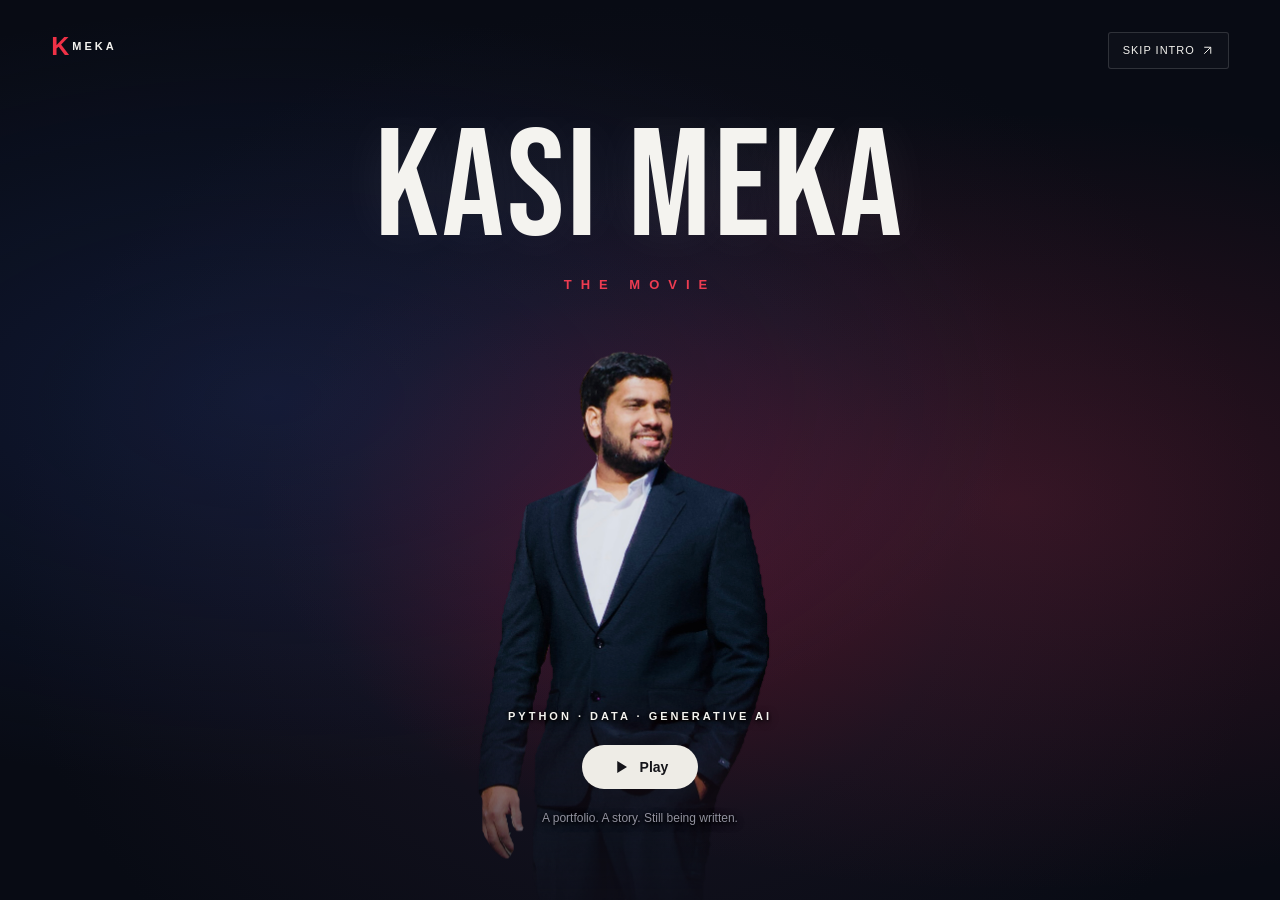
==== commit fef3299b: "Add cinematic intro, interactive cards and scroll animations" ====
--- a/index.html
+++ b/index.html
@@ -1 +1 @@
-<!doctype html><html lang="en"><head><meta charset="utf-8"><meta name="viewport" content="width=device-width, initial-scale=1"><meta name="theme-color" content="#090910"><meta name="description" content="Kasi Meka — Python developer, data engineer and GenAI builder. Explore the projects, skills and experience behind the story."><title>Kasi Meka | The Movie</title><link rel="preload" href="series-assets/BebasNeue-Regular.ttf" as="font" type="font/ttf" crossorigin><link rel="stylesheet" href="series.css?v=mobile-safari-4"><script src="series.js" defer></script></head><body class="screen-open"><a class="skip-link" href="#resume">Skip to portfolio</a><div id="intro" class="intro-screen"><a class="series-mark intro-mark" href="#home"><b>K</b> MEKA</a><button class="skip-intro" id="skip-intro">Skip intro <svg viewBox="0 0 24 24" aria-hidden="true"><path d="M6 18 18 6M6 6h12v12" fill="none" stroke="currentColor" stroke-width="1.8"/></svg></button><div class="intro-title"><h1>KASI MEKA</h1><p>THE MOVIE</p></div><img class="intro-portrait" src="series-assets/profile-transparent.png" alt="Kasi Meka" fetchpriority="high"><div class="intro-bottom"><p>PYTHON · DATA · GENERATIVE AI</p><button class="button light" id="intro-play"><svg viewBox="0 0 24 24" aria-hidden="true"><path d="M7 4v16l13-8z" fill="currentColor"/></svg><span>Play</span></button><span>A portfolio. A story. Still being written.</span></div></div><div id="profiles" class="profiles-screen" hidden><a class="series-mark" href="#home"><b>K</b> MEKA</a><div class="profile-content"><p class="eyebrow">ONE STORY. YOUR PERSPECTIVE.</p><h2>Choose your perspective</h2><div class="profile-grid"><button class="profile" data-profile="Kasi"><span class="profile-art main-profile"><img src="series-assets/profile-transparent.png" alt=""><small>MAIN</small></span><strong>Kasi</strong><span>The complete portfolio</span></button><button class="profile" data-profile="Recruiter"><span class="profile-art recruiter">R</span><strong>Recruiter</strong><span>Experience, résumé & credentials</span></button><button class="profile" data-profile="Developer"><span class="profile-art developer">&lt;/&gt;</span><strong>Developer</strong><span>Projects, stack & source code</span></button><button class="profile" data-profile="Explorer"><span class="profile-art explorer">✳</span><strong>Explorer</strong><span>A little bit of everything</span></button></div><p class="profile-note">Every perspective explores the same work.<br>Only what plays first changes.</p></div><button class="back-intro" id="back-intro">← Back to the title</button></div><div id="portfolio" hidden><header class="site-header"><a class="series-mark" href="#home" aria-label="Kasi Meka home"><b>K</b> MEKA</a><nav id="desktop-nav" aria-label="Main navigation"><a href="#home" class="active">Home</a><a href="#resume">Résumé</a><a href="#achievements">Achievements</a><a href="#skills">Skills</a><a href="#originals">Work</a><a href="#about">About</a><a href="#journey">Experience</a><a href="#contact">Contact</a></nav><button id="viewer-button" class="viewer-button" aria-label="Change viewer profile"><span id="viewer-name">LET’S PLAY</span><span class="viewer-avatar">K</span></button><button class="mobile-menu" aria-controls="desktop-nav" aria-expanded="false" aria-label="Open navigation">☰</button></header><main><section class="hero" id="home" aria-labelledby="hero-title"><div class="hero-light"></div><div class="hero-art"><img src="series-assets/profile-transparent.png" alt="Kasi Meka in a black suit" fetchpriority="high"><span class="portrait-note">The developer behind the data.</span></div><div class="hero-copy"><p class="series-label"><b>K</b> MEKA</p><h1 id="hero-title">KASI MEKA</h1><p class="series-subtitle">THE MOVIE</p><div class="hero-meta"><span class="quality">HD</span><span>2021 — Present</span><span>4+ years</span><span>5 projects</span><span>4 credentials</span></div><p class="hero-role">PYTHON DEVELOPER · DATA ENGINEER · GEN AI</p><p class="hero-description">Building the systems behind the story. Python services, cloud data pipelines, and AI applications across entertainment, healthcare, and enterprise.</p><div class="hero-actions"><button class="button light" id="replay-intro"><svg viewBox="0 0 24 24" aria-hidden="true"><path d="m8 5 11 7-11 7z" fill="currentColor"/></svg> Play intro</button><a class="button glass" href="series-resume.html" target="_blank" rel="noopener"><span aria-hidden="true">↓</span> View résumé</a><a class="circle-button" href="#about" aria-label="About Kasi">i</a></div><div class="hero-facts"><span><b>01</b> Published paper</span><span><b>03</b> Cloud platforms</span><span><b>04</b> Career chapters</span></div></div><span class="hero-rating">PYTHON / SQL / AI</span></section><section class="continue-section" aria-label="Portfolio episodes"><div class="rail-heading"><h2>Explore the chapters</h2><div><span id="profile-caption">Your portfolio, from the beginning</span><button class="rail-arrow" data-rail="-1" aria-label="Previous episodes">‹</button><button class="rail-arrow" data-rail="1" aria-label="Next episodes">›</button></div></div><div class="episode-rail" id="episode-rail"><a class="episode violet" href="#resume" data-episode="resume"><span class="episode-number">01</span><span class="episode-play"><svg viewBox="0 0 24 24" aria-hidden="true"><path d="m8 5 11 7-11 7z" fill="currentColor"/></svg></span><div><p>CHAPTER 01</p><h3>PROFESSIONAL SNAPSHOT</h3><span>Résumé & background</span></div><span class="episode-progress"><i></i></span></a><a class="episode red" href="#achievements" data-episode="achievements"><span class="episode-number">02</span><span class="episode-play"><svg viewBox="0 0 24 24" aria-hidden="true"><path d="m8 5 11 7-11 7z" fill="currentColor"/></svg></span><div><p>CHAPTER 02</p><h3>MILESTONES</h3><span>Credentials & research</span></div><span class="episode-progress"><i></i></span></a><a class="episode blue" href="#skills" data-episode="skills"><span class="episode-number">03</span><span class="episode-play"><svg viewBox="0 0 24 24" aria-hidden="true"><path d="m8 5 11 7-11 7z" fill="currentColor"/></svg></span><div><p>CHAPTER 03</p><h3>THE TOOLKIT</h3><span>Tools of the trade</span></div><span class="episode-progress"><i></i></span></a><a class="episode red" href="#originals" data-episode="originals"><span class="episode-number">04</span><span class="episode-play"><svg viewBox="0 0 24 24" aria-hidden="true"><path d="m8 5 11 7-11 7z" fill="currentColor"/></svg></span><div><p>CHAPTER 04</p><h3>PROJECT LAB</h3><span>Built with curiosity</span></div><span class="episode-progress"><i></i></span></a><a class="episode violet" href="#about" data-episode="about"><span class="episode-number">05</span><span class="episode-play"><svg viewBox="0 0 24 24" aria-hidden="true"><path d="m8 5 11 7-11 7z" fill="currentColor"/></svg></span><div><p>CHAPTER 05</p><h3>BEHIND THE WORK</h3><span>Meet the developer</span></div><span class="episode-progress"><i></i></span></a><a class="episode gold" href="#journey" data-episode="journey"><span class="episode-number">06</span><span class="episode-play"><svg viewBox="0 0 24 24" aria-hidden="true"><path d="m8 5 11 7-11 7z" fill="currentColor"/></svg></span><div><p>CHAPTER 06</p><h3>CAREER CHAPTERS</h3><span>Four career chapters</span></div><span class="episode-progress"><i></i></span></a><a class="episode green" href="#contact" data-episode="contact"><span class="episode-number">07</span><span class="episode-play"><svg viewBox="0 0 24 24" aria-hidden="true"><path d="m8 5 11 7-11 7z" fill="currentColor"/></svg></span><div><p>CHAPTER 07</p><h3>LET’S CONNECT</h3><span>Let’s build together</span></div><span class="episode-progress"><i></i></span></a></div></section><section class="content-section" id="resume"><div class="section-heading"><div><p class="eyebrow">PROFILE</p><h2>PROFESSIONAL SNAPSHOT</h2></div><p class="section-note">Every chapter, in one place.</p></div><div class="resume-sheet"><div class="resume-sheet-head"><div><span class="tiny-label">STARRING</span><h3>KASI MEKA</h3><p>Python Developer & Data Engineer</p></div><a class="button glass" href="series-resume.html" target="_blank" rel="noopener">View full résumé <span aria-hidden="true">↗</span></a></div><div class="resume-columns"><div><p class="eyebrow">EDUCATION</p><h4>Master’s in Information Science</h4><p>University of North Texas · Denton, TX</p><span class="muted">2024 — 2025</span><p class="eyebrow resume-subhead">EXPERIENCE</p><p>Walt Disney · Cigna Health Care<br>Hindustan Aeronautics Limited · Cognizant</p></div><div><p class="eyebrow">SPECIALTIES</p><p>Backend development · ETL / ELT pipelines<br>Generative AI · Cloud platforms<br>Data engineering · API development</p><p class="eyebrow resume-subhead">THE STACK</p><p>Python · SQL · Snowflake · FastAPI<br>AWS · GCP · Azure · Airflow · Docker</p></div><div><p class="eyebrow">CONNECT</p><a href="mailto:vkvkasi17@gmail.com">vkvkasi17@gmail.com</a><a href="https://www.linkedin.com/in/kasi-meka-2193003b1/" target="_blank" rel="noopener">LinkedIn <span aria-hidden="true">↗</span></a><a href="https://github.com/vkvkasi17-hub" target="_blank" rel="noopener">GitHub <span aria-hidden="true">↗</span></a></div></div></div></section><section class="content-section" id="achievements"><div class="section-heading"><div><p class="eyebrow">THE HIGHLIGHTS</p><h2>LEARNING & MILESTONES</h2></div><p class="section-note">Continuous learning. Work worth sharing.</p></div><div class="highlight-grid"><article class="highlight"><span>01 / RESEARCH</span><h3>PUBLISHED<br>IN AI & ETHICS</h3><p>AI transparency: standards, frameworks, and legislation.</p><a href="https://link.springer.com/article/10.1007/s43681-025-00661-4" target="_blank" rel="noopener">Read the paper ↗</a></article><article class="highlight"><span>02 / EDUCATION</span><h3>MASTER’S<br>INFORMATION SCIENCE</h3><p>University of North Texas · 2024–2025</p><a href="#resume">Explore background ↗</a></article><article class="highlight"><span>03 / ENGINEERING</span><h3>90%+<br>CODE COVERAGE</h3><p>Automated unit testing at Cigna Health Care.</p><a href="#job-1">View the experience ↗</a></article></div><h3 class="credential-label">Certified <span>· 4 credentials</span></h3><div class="credentials"><a class="credential" href="Claude 101.jpg.png" target="_blank" rel="noopener"><span>Anthropic Education</span><h4>Claude 101</h4><b aria-hidden="true">↗</b></a><a class="credential" href="Claude Code in Action.jpg.png" target="_blank" rel="noopener"><span>Anthropic Education</span><h4>Claude Code in Action</h4><b aria-hidden="true">↗</b></a><a class="credential" href="Claude with the Anthropic API.jpg.png" target="_blank" rel="noopener"><span>Anthropic Education</span><h4>Building with the Claude API</h4><b aria-hidden="true">↗</b></a><article class="credential"><span>Columbia University</span><h4>Building customized LLMs with OpenAI</h4></article></div></section><section class="content-section" id="skills"><div class="section-heading"><div><p class="eyebrow">CAPABILITIES</p><h2>THE TOOLKIT</h2></div><p class="section-note">The languages, platforms, and tools behind my work.</p></div><div class="skills-layout"><div class="skill-tabs" role="tablist" aria-label="Skill categories" aria-orientation="vertical"><button role="tab" id="skill-tab-0" aria-controls="skill-panel-0" aria-selected="true" tabindex="0" data-skill="0"><strong>LANGUAGES</strong><span>6 skills · The languages I build with</span></button><button role="tab" id="skill-tab-1" aria-controls="skill-panel-1" aria-selected="false" tabindex="-1" data-skill="1"><strong>GENAI &amp; DATA</strong><span>6 skills · Intelligent data workflows</span></button><button role="tab" id="skill-tab-2" aria-controls="skill-panel-2" aria-selected="false" tabindex="-1" data-skill="2"><strong>CLOUD &amp; DEVOPS</strong><span>8 skills · Shipping reliable systems</span></button></div><div class="skill-panels"><div class="skill-panel" role="tabpanel" id="skill-panel-0" aria-labelledby="skill-tab-0"><p>Languages <span>— From an idea to working software</span></p><div class="skill-grid"><div class="skill"><span>PY</span><strong>Python</strong></div><div class="skill"><span>SQ</span><strong>SQL</strong></div><div class="skill"><span>R</span><strong>R</strong></div><div class="skill"><span>JA</span><strong>Java</strong></div><div class="skill"><span>JA</span><strong>JavaScript</strong></div><div class="skill"><span>TY</span><strong>TypeScript</strong></div></div></div><div class="skill-panel" role="tabpanel" id="skill-panel-1" aria-labelledby="skill-tab-1" hidden><p>GenAI &amp; Data <span>— From raw information to useful intelligence</span></p><div class="skill-grid"><div class="skill"><span>LL</span><strong>LLMs</strong></div><div class="skill"><span>LA</span><strong>LangChain</strong></div><div class="skill"><span>ET</span><strong>ETL/ELT</strong></div><div class="skill"><span>PY</span><strong>PySpark</strong></div><div class="skill"><span>SN</span><strong>Snowflake</strong></div><div class="skill"><span>PA</span><strong>Pandas</strong></div></div></div><div class="skill-panel" role="tabpanel" id="skill-panel-2" aria-labelledby="skill-tab-2" hidden><p>Cloud &amp; DevOps <span>— From development to production</span></p><div class="skill-grid"><div class="skill"><span>AW</span><strong>AWS</strong></div><div class="skill"><span>GC</span><strong>GCP</strong></div><div class="skill"><span>AZ</span><strong>Azure</strong></div><div class="skill"><span>DO</span><strong>Docker</strong></div><div class="skill"><span>GI</span><strong>Git</strong></div><div class="skill"><span>FA</span><strong>FastAPI</strong></div><div class="skill"><span>AI</span><strong>Airflow</strong></div><div class="skill"><span>JE</span><strong>Jenkins</strong></div></div></div></div></div></section><section class="content-section" id="originals"><div class="section-heading"><div><p class="eyebrow">SELECTED WORK</p><h2>PROJECTS IN FOCUS</h2></div><p class="section-note">Five projects in AI, automation, and data.</p></div><div class="projects-grid"><article class="project-card"><button class="project-cover violet" data-project="0" aria-label="Explore AI-Powered PDF Assistant (RAG)"><span class="tiny-label">PERSONAL PROJECT · GenAI</span><span class="project-art" aria-hidden="true">{ AI }</span><h3>AI-Powered PDF Assistant (RAG)</h3><span class="episode-play"><svg viewBox="0 0 24 24" aria-hidden="true"><path d="m8 5 11 7-11 7z" fill="currentColor"/></svg></span></button><div class="project-info"><p>Built a Retrieval-Augmented Generation (RAG) script to chat with local PDF documents.</p><div class="tags"><span>Python</span><span>LangChain</span><span>OpenAI</span><span>ChromaDB</span></div><button class="text-button" data-project="0">Explore project <span aria-hidden="true">↗</span></button></div></article><article class="project-card"><button class="project-cover red" data-project="1" aria-label="Explore Automated Resume Parsing API"><span class="tiny-label">PERSONAL PROJECT · ML</span><span class="project-art" aria-hidden="true">[ JSON ]</span><h3>Automated Resume Parsing API</h3><span class="episode-play"><svg viewBox="0 0 24 24" aria-hidden="true"><path d="m8 5 11 7-11 7z" fill="currentColor"/></svg></span></button><div class="project-info"><p>Designed a scalable REST API using NLP models to extract key entities from unstructured resume PDFs.</p><div class="tags"><span>Python</span><span>FastAPI</span><span>NLP</span></div><button class="text-button" data-project="1">Explore project <span aria-hidden="true">↗</span></button></div></article><article class="project-card"><button class="project-cover blue" data-project="2" aria-label="Explore Automated Image Captioning Engine"><span class="tiny-label">PERSONAL PROJECT · ML</span><span class="project-art" aria-hidden="true">⟨ VISION ⟩</span><h3>Automated Image Captioning Engine</h3><span class="episode-play"><svg viewBox="0 0 24 24" aria-hidden="true"><path d="m8 5 11 7-11 7z" fill="currentColor"/></svg></span></button><div class="project-info"><p>Implemented an ML script leveraging pre-trained vision-language models to automatically caption images.</p><div class="tags"><span>Python</span><span>Hugging Face</span><span>PyTorch</span></div><button class="text-button" data-project="2">Explore project <span aria-hidden="true">↗</span></button></div></article><article class="project-card"><button class="project-cover red" data-project="3" aria-label="Explore ODI Cricket Analytics Dashboard"><span class="tiny-label">PERSONAL PROJECT · Data Viz</span><span class="project-art" aria-hidden="true">20 YEARS</span><h3>ODI Cricket Analytics Dashboard</h3><span class="episode-play"><svg viewBox="0 0 24 24" aria-hidden="true"><path d="m8 5 11 7-11 7z" fill="currentColor"/></svg></span></button><div class="project-info"><p>Utilized Pandas to preprocess match data before designing interactive dashboards uncovering 20 years of trends.</p><div class="tags"><span>Python</span><span>Tableau</span><span>Pandas</span></div><button class="text-button" data-project="3">Explore project <span aria-hidden="true">↗</span></button></div></article><article class="project-card"><button class="project-cover violet" data-project="4" aria-label="Explore LA Crime Pattern Analysis"><span class="tiny-label">PERSONAL PROJECT · Data Viz</span><span class="project-art" aria-hidden="true">LOS ANGELES</span><h3>LA Crime Pattern Analysis</h3><span class="episode-play"><svg viewBox="0 0 24 24" aria-hidden="true"><path d="m8 5 11 7-11 7z" fill="currentColor"/></svg></span></button><div class="project-info"><p>Extracted and cleaned crime datasets using Python to analyze graphical trends across Los Angeles.</p><div class="tags"><span>Python</span><span>Data Analytics</span><span>Tableau</span></div><button class="text-button" data-project="4">Explore project <span aria-hidden="true">↗</span></button></div></article></div></section><section class="content-section" id="about"><div class="section-heading"><div><p class="eyebrow">PERSONAL NOTE</p><h2>BEHIND THE WORK</h2></div><p class="section-note"></p></div><div class="about-layout"><div class="about-portrait"><img src="series-assets/profile-transparent.png" alt="Kasi Meka" loading="lazy"><span>KASI MEKA<br><small>THE PERSON BEHIND THE WORK</small></span></div><div><p class="about-lead">Curious by nature.<br>A builder by choice.</p><p>I’m a Python developer and backend engineer with over four years of experience across healthcare, entertainment, and enterprise applications.</p><p>I build ETL pipelines, scalable APIs, and generative AI workflows. My work connects complex data with systems people can rely on.</p><p>From Snowflake architectures to LLM evaluation pipelines, I enjoy the process of making complicated things work clearly and consistently.</p><div class="tags"><span>Python</span><span>Data engineering</span><span>Generative AI</span></div><a class="button glass" href="https://www.linkedin.com/in/kasi-meka-2193003b1/" target="_blank" rel="noopener">More about me on LinkedIn ↗</a></div></div></section><section class="content-section" id="journey"><div class="section-heading"><div><p class="eyebrow">EXPERIENCE</p><h2>CAREER CHAPTERS</h2></div><p class="section-note">Four roles. Every chapter, in full.</p></div><nav class="season-nav" aria-label="Career seasons"><a href="#job-0"><span>CHAPTER 04</span><strong>Walt Disney</strong></a><a href="#job-1"><span>CHAPTER 03</span><strong>Cigna Health Care</strong></a><a href="#job-2"><span>CHAPTER 02</span><strong>Hindustan Aeronautics Limited (HAL)</strong></a><a href="#job-3"><span>CHAPTER 01</span><strong>Cognizant (Client: MERCK)</strong></a></nav><div class="experience-stack"><article class="job-card" id="job-0" style="--index:0"><div class="job-heading"><div><p class="eyebrow">CHAPTER 04 · CURRENT ROLE</p><h3>ETL Developer</h3><p>Walt Disney | Orlando, Florida</p></div><span>June 2026 – Present</span></div><ul><li>Developed and managed a multi-tiered Snowflake architecture (Base, Application Data, Consumption, and Presentation layers) to transform raw platform data into user-ready analytics views.</li><li>Built and refined a metadata-driven Python framework to standardize complex marketing campaign strings using Regex lookups and automated string parsing.</li><li>Implemented a centralized ERRORS process to manage manual overrides and handle data exceptions, applying corrections directly to master data when standard Regex logic is insufficient.</li><li>Replaced manual view workarounds by engineering an automated schema evolution process that dynamically executes ALTER TABLE operations on locked historical snapshots, ensuring seamless UNION ALL execution between legacy and live datasets.</li><li>Standardized mismatched database column names while actively retaining legacy columns and executing data migration scripts to prevent breaking downstream reporting.</li><li>Managed automated data ingestion via API and Globalscape (FTP), utilizing metadata-driven Python processes to validate file structures and ensure data quality before loading into Snowflake.</li><li>Proposed and designed a &#x27;Magnitude of Change Dashboard&#x27; powered by taxonomy history tables to provide stakeholders with self-service visibility into dimension changes over time.</li><li>Actively participated in weekly taxonomy syncs, sprint planning, and architecture review meetings to review technical flow diagrams, mapping documents, and system designs.</li></ul><p class="environment"><b>Environment</b> Python, SQL (DDL/DML), Snowflake, ETL/Data Pipelines, Regular Expressions (Regex), Globalscape (FTP), MMX Snapshot View Orchestrator, Agile Framework, Git/Version Control</p></article><article class="job-card" id="job-1" style="--index:1"><div class="job-heading"><div><p class="eyebrow">CHAPTER 03 · THE JOURNEY</p><h3>Senior Python Developer</h3><p>Cigna Health Care | Plano, TX</p></div><span>June 2024 – June 2026</span></div><ul><li>Developed Python services integrating Generative AI APIs to automate chatbot response evaluation.</li><li>Designed backend data workflows using Python and SQL to support scalable analytics.</li><li>Implemented automated LLM-based evaluation pipelines to assess chatbot response quality.</li><li>Managed AWS cloud infrastructure using VPC, EC2, ECS, S3, and CloudFormation.</li><li>Developed ETL pipelines from S3 to Snowflake using Python.</li><li>Built APIs using FastAPI and Hug frameworks for cross-functional data sharing.</li><li>Improved project code coverage to over 90% using automated unit testing.</li><li>Built Airflow data pipelines in GCP for enterprise ETL jobs.</li><li>Containerized applications using Docker and deployed via Jenkins CI/CD pipelines.</li></ul></article><article class="job-card" id="job-2" style="--index:2"><div class="job-heading"><div><p class="eyebrow">CHAPTER 02 · THE JOURNEY</p><h3>Python Developer</h3><p>Hindustan Aeronautics Limited (HAL) | Bangalore, India</p></div><span>Aug 2023 – Dec 2023</span></div><ul><li>Developed sensor logic using Python scripts and Unix shell scripting.</li><li>Built Python batch processors to consume and produce various feeds.</li><li>Processed massive Blob datasets using PySpark Map-Reduce.</li><li>Wrote cleaning and munging scripts for large-scale datasets.</li></ul></article><article class="job-card" id="job-3" style="--index:3"><div class="job-heading"><div><p class="eyebrow">CHAPTER 01 · THE JOURNEY</p><h3>Python Developer</h3><p>Cognizant (Client: MERCK) | Hyderabad, India</p></div><span>June 2021 - Jul 2023</span></div><ul><li>Managed automated data workflows using Python, SQL, and R.</li><li>Developed pandas scripts for complex CSV data manipulation and comparison.</li><li>Built a Django-based GUI for dynamic code documentation display.</li><li>Executed long-term technological fixes for data and system bottlenecks.</li></ul></article></div></section><section class="content-section contact-section" id="contact"><p class="eyebrow">LET’S CONNECT</p><h2>LET’S BUILD<br>SOMETHING GREAT.</h2><p>Have a project, an opportunity, or a problem worth solving?<br>I’d love to hear about it.</p><a class="button light" href="mailto:vkvkasi17@gmail.com">Let’s talk ↗</a><div class="contact-links"><a href="mailto:vkvkasi17@gmail.com">vkvkasi17@gmail.com</a><a href="https://www.linkedin.com/in/kasi-meka-2193003b1/" target="_blank" rel="noopener">LinkedIn ↗</a><a href="https://github.com/vkvkasi17-hub" target="_blank" rel="noopener">GitHub ↗</a></div></section></main><footer><a class="series-mark" href="#home"><b>K</b> MEKA</a><p>Kasi Meka · The story continues.</p><a href="#home">Back to the opening ↑</a></footer></div><dialog id="project-dialog"><button class="dialog-close" aria-label="Close project details">×</button><div id="project-details"></div></dialog><noscript><style>#intro,#profiles{display:none!important}#portfolio[hidden]{display:block!important}body{overflow:auto!important}</style></noscript></body></html>+<!doctype html><html lang="en"><head><meta charset="utf-8"><meta name="viewport" content="width=device-width, initial-scale=1"><meta name="theme-color" content="#090910"><meta name="description" content="Kasi Meka — Python developer, data engineer and GenAI builder. Explore the projects, skills and experience behind the story."><title>Kasi Meka | The Movie</title><link rel="preload" href="series-assets/BebasNeue-Regular.ttf" as="font" type="font/ttf" crossorigin><link rel="stylesheet" href="series.css?v=cinema-motion-5"><script src="series.js?v=cinema-motion-5" defer></script></head><body class="screen-open"><a class="skip-link" href="#resume">Skip to portfolio</a><div id="intro" class="intro-screen"><a class="series-mark intro-mark" href="#home"><b>K</b> MEKA</a><button class="skip-intro" id="skip-intro">Skip intro <svg viewBox="0 0 24 24" aria-hidden="true"><path d="M6 18 18 6M6 6h12v12" fill="none" stroke="currentColor" stroke-width="1.8"/></svg></button><div class="intro-title"><h1>KASI MEKA</h1><p>THE MOVIE</p></div><img class="intro-portrait" src="series-assets/profile-transparent.png" alt="Kasi Meka" fetchpriority="high"><div class="intro-bottom"><p>PYTHON · DATA · GENERATIVE AI</p><button class="button light" id="intro-play"><svg viewBox="0 0 24 24" aria-hidden="true"><path d="M7 4v16l13-8z" fill="currentColor"/></svg><span>Play</span></button><span>A portfolio. A story. Still being written.</span></div></div><div id="profiles" class="profiles-screen" hidden><a class="series-mark" href="#home"><b>K</b> MEKA</a><div class="profile-content"><p class="eyebrow">ONE STORY. YOUR PERSPECTIVE.</p><h2>Choose your perspective</h2><div class="profile-grid"><button class="profile" data-profile="Kasi"><span class="profile-art main-profile"><img src="series-assets/profile-transparent.png" alt=""><small>MAIN</small></span><strong>Kasi</strong><span>The complete portfolio</span></button><button class="profile" data-profile="Recruiter"><span class="profile-art recruiter">R</span><strong>Recruiter</strong><span>Experience, résumé & credentials</span></button><button class="profile" data-profile="Developer"><span class="profile-art developer">&lt;/&gt;</span><strong>Developer</strong><span>Projects, stack & source code</span></button><button class="profile" data-profile="Explorer"><span class="profile-art explorer">✳</span><strong>Explorer</strong><span>A little bit of everything</span></button></div><p class="profile-note">Every perspective explores the same work.<br>Only what plays first changes.</p></div><button class="back-intro" id="back-intro">← Back to the title</button></div><div id="portfolio" hidden><header class="site-header"><a class="series-mark" href="#home" aria-label="Kasi Meka home"><b>K</b> MEKA</a><nav id="desktop-nav" aria-label="Main navigation"><a href="#home" class="active">Home</a><a href="#resume">Résumé</a><a href="#achievements">Achievements</a><a href="#skills">Skills</a><a href="#originals">Work</a><a href="#about">About</a><a href="#journey">Experience</a><a href="#contact">Contact</a></nav><button id="viewer-button" class="viewer-button" aria-label="Change viewer profile"><span id="viewer-name">LET’S PLAY</span><span class="viewer-avatar">K</span></button><button class="mobile-menu" aria-controls="desktop-nav" aria-expanded="false" aria-label="Open navigation">☰</button></header><main><section class="hero" id="home" aria-labelledby="hero-title"><div class="hero-light"></div><div class="hero-art"><img src="series-assets/profile-transparent.png" alt="Kasi Meka in a black suit" fetchpriority="high"><span class="portrait-note">The developer behind the data.</span></div><div class="hero-copy"><p class="series-label"><b>K</b> MEKA</p><h1 id="hero-title">KASI MEKA</h1><p class="series-subtitle">THE MOVIE</p><div class="hero-meta"><span class="quality">HD</span><span>2021 — Present</span><span>4+ years</span><span>5 projects</span><span>4 credentials</span></div><p class="hero-role">PYTHON DEVELOPER · DATA ENGINEER · GEN AI</p><p class="hero-description">Building the systems behind the story. Python services, cloud data pipelines, and AI applications across entertainment, healthcare, and enterprise.</p><div class="hero-actions"><button class="button light" id="replay-intro"><svg viewBox="0 0 24 24" aria-hidden="true"><path d="m8 5 11 7-11 7z" fill="currentColor"/></svg> Play intro</button><a class="button glass" href="series-resume.html" target="_blank" rel="noopener"><span aria-hidden="true">↓</span> View résumé</a><a class="circle-button" href="#about" aria-label="About Kasi">i</a></div><div class="hero-facts"><span><b>01</b> Published paper</span><span><b>03</b> Cloud platforms</span><span><b>04</b> Career chapters</span></div></div><span class="hero-rating">PYTHON / SQL / AI</span></section><section class="continue-section" aria-label="Portfolio episodes"><div class="rail-heading"><h2>Explore the chapters</h2><div><span id="profile-caption">Your portfolio, from the beginning</span><button class="rail-arrow" data-rail="-1" aria-label="Previous episodes">‹</button><button class="rail-arrow" data-rail="1" aria-label="Next episodes">›</button></div></div><div class="episode-rail" id="episode-rail"><a class="episode violet" href="#resume" data-episode="resume"><span class="episode-number">01</span><span class="episode-play"><svg viewBox="0 0 24 24" aria-hidden="true"><path d="m8 5 11 7-11 7z" fill="currentColor"/></svg></span><div><p>CHAPTER 01</p><h3>PROFESSIONAL SNAPSHOT</h3><span>Résumé & background</span></div><span class="episode-progress"><i></i></span></a><a class="episode red" href="#achievements" data-episode="achievements"><span class="episode-number">02</span><span class="episode-play"><svg viewBox="0 0 24 24" aria-hidden="true"><path d="m8 5 11 7-11 7z" fill="currentColor"/></svg></span><div><p>CHAPTER 02</p><h3>MILESTONES</h3><span>Credentials & research</span></div><span class="episode-progress"><i></i></span></a><a class="episode blue" href="#skills" data-episode="skills"><span class="episode-number">03</span><span class="episode-play"><svg viewBox="0 0 24 24" aria-hidden="true"><path d="m8 5 11 7-11 7z" fill="currentColor"/></svg></span><div><p>CHAPTER 03</p><h3>THE TOOLKIT</h3><span>Tools of the trade</span></div><span class="episode-progress"><i></i></span></a><a class="episode red" href="#originals" data-episode="originals"><span class="episode-number">04</span><span class="episode-play"><svg viewBox="0 0 24 24" aria-hidden="true"><path d="m8 5 11 7-11 7z" fill="currentColor"/></svg></span><div><p>CHAPTER 04</p><h3>PROJECT LAB</h3><span>Built with curiosity</span></div><span class="episode-progress"><i></i></span></a><a class="episode violet" href="#about" data-episode="about"><span class="episode-number">05</span><span class="episode-play"><svg viewBox="0 0 24 24" aria-hidden="true"><path d="m8 5 11 7-11 7z" fill="currentColor"/></svg></span><div><p>CHAPTER 05</p><h3>BEHIND THE WORK</h3><span>Meet the developer</span></div><span class="episode-progress"><i></i></span></a><a class="episode gold" href="#journey" data-episode="journey"><span class="episode-number">06</span><span class="episode-play"><svg viewBox="0 0 24 24" aria-hidden="true"><path d="m8 5 11 7-11 7z" fill="currentColor"/></svg></span><div><p>CHAPTER 06</p><h3>CAREER CHAPTERS</h3><span>Four career chapters</span></div><span class="episode-progress"><i></i></span></a><a class="episode green" href="#contact" data-episode="contact"><span class="episode-number">07</span><span class="episode-play"><svg viewBox="0 0 24 24" aria-hidden="true"><path d="m8 5 11 7-11 7z" fill="currentColor"/></svg></span><div><p>CHAPTER 07</p><h3>LET’S CONNECT</h3><span>Let’s build together</span></div><span class="episode-progress"><i></i></span></a></div></section><section class="content-section" id="resume"><div class="section-heading"><div><p class="eyebrow">PROFILE</p><h2>PROFESSIONAL SNAPSHOT</h2></div><p class="section-note">Every chapter, in one place.</p></div><div class="resume-sheet"><div class="resume-sheet-head"><div><span class="tiny-label">STARRING</span><h3>KASI MEKA</h3><p>Python Developer & Data Engineer</p></div><a class="button glass" href="series-resume.html" target="_blank" rel="noopener">View full résumé <span aria-hidden="true">↗</span></a></div><div class="resume-columns"><div><p class="eyebrow">EDUCATION</p><h4>Master’s in Information Science</h4><p>University of North Texas · Denton, TX</p><span class="muted">2024 — 2025</span><p class="eyebrow resume-subhead">EXPERIENCE</p><p>Walt Disney · Cigna Health Care<br>Hindustan Aeronautics Limited · Cognizant</p></div><div><p class="eyebrow">SPECIALTIES</p><p>Backend development · ETL / ELT pipelines<br>Generative AI · Cloud platforms<br>Data engineering · API development</p><p class="eyebrow resume-subhead">THE STACK</p><p>Python · SQL · Snowflake · FastAPI<br>AWS · GCP · Azure · Airflow · Docker</p></div><div><p class="eyebrow">CONNECT</p><a href="mailto:vkvkasi17@gmail.com">vkvkasi17@gmail.com</a><a href="https://www.linkedin.com/in/kasi-meka-2193003b1/" target="_blank" rel="noopener">LinkedIn <span aria-hidden="true">↗</span></a><a href="https://github.com/vkvkasi17-hub" target="_blank" rel="noopener">GitHub <span aria-hidden="true">↗</span></a></div></div></div></section><section class="content-section" id="achievements"><div class="section-heading"><div><p class="eyebrow">THE HIGHLIGHTS</p><h2>LEARNING & MILESTONES</h2></div><p class="section-note">Continuous learning. Work worth sharing.</p></div><div class="highlight-grid"><article class="highlight"><span>01 / RESEARCH</span><h3>PUBLISHED<br>IN AI & ETHICS</h3><p>AI transparency: standards, frameworks, and legislation.</p><a href="https://link.springer.com/article/10.1007/s43681-025-00661-4" target="_blank" rel="noopener">Read the paper ↗</a></article><article class="highlight"><span>02 / EDUCATION</span><h3>MASTER’S<br>INFORMATION SCIENCE</h3><p>University of North Texas · 2024–2025</p><a href="#resume">Explore background ↗</a></article><article class="highlight"><span>03 / ENGINEERING</span><h3>90%+<br>CODE COVERAGE</h3><p>Automated unit testing at Cigna Health Care.</p><a href="#job-1">View the experience ↗</a></article></div><h3 class="credential-label">Certified <span>· 4 credentials</span></h3><div class="credentials"><a class="credential" href="Claude 101.jpg.png" target="_blank" rel="noopener"><span>Anthropic Education</span><h4>Claude 101</h4><b aria-hidden="true">↗</b></a><a class="credential" href="Claude Code in Action.jpg.png" target="_blank" rel="noopener"><span>Anthropic Education</span><h4>Claude Code in Action</h4><b aria-hidden="true">↗</b></a><a class="credential" href="Claude with the Anthropic API.jpg.png" target="_blank" rel="noopener"><span>Anthropic Education</span><h4>Building with the Claude API</h4><b aria-hidden="true">↗</b></a><article class="credential"><span>Columbia University</span><h4>Building customized LLMs with OpenAI</h4></article></div></section><section class="content-section" id="skills"><div class="section-heading"><div><p class="eyebrow">CAPABILITIES</p><h2>THE TOOLKIT</h2></div><p class="section-note">The languages, platforms, and tools behind my work.</p></div><div class="skills-layout"><div class="skill-tabs" role="tablist" aria-label="Skill categories" aria-orientation="vertical"><button role="tab" id="skill-tab-0" aria-controls="skill-panel-0" aria-selected="true" tabindex="0" data-skill="0"><strong>LANGUAGES</strong><span>6 skills · The languages I build with</span></button><button role="tab" id="skill-tab-1" aria-controls="skill-panel-1" aria-selected="false" tabindex="-1" data-skill="1"><strong>GENAI &amp; DATA</strong><span>6 skills · Intelligent data workflows</span></button><button role="tab" id="skill-tab-2" aria-controls="skill-panel-2" aria-selected="false" tabindex="-1" data-skill="2"><strong>CLOUD &amp; DEVOPS</strong><span>8 skills · Shipping reliable systems</span></button></div><div class="skill-panels"><div class="skill-panel" role="tabpanel" id="skill-panel-0" aria-labelledby="skill-tab-0"><p>Languages <span>— From an idea to working software</span></p><div class="skill-grid"><div class="skill"><span>PY</span><strong>Python</strong></div><div class="skill"><span>SQ</span><strong>SQL</strong></div><div class="skill"><span>R</span><strong>R</strong></div><div class="skill"><span>JA</span><strong>Java</strong></div><div class="skill"><span>JA</span><strong>JavaScript</strong></div><div class="skill"><span>TY</span><strong>TypeScript</strong></div></div></div><div class="skill-panel" role="tabpanel" id="skill-panel-1" aria-labelledby="skill-tab-1" hidden><p>GenAI &amp; Data <span>— From raw information to useful intelligence</span></p><div class="skill-grid"><div class="skill"><span>LL</span><strong>LLMs</strong></div><div class="skill"><span>LA</span><strong>LangChain</strong></div><div class="skill"><span>ET</span><strong>ETL/ELT</strong></div><div class="skill"><span>PY</span><strong>PySpark</strong></div><div class="skill"><span>SN</span><strong>Snowflake</strong></div><div class="skill"><span>PA</span><strong>Pandas</strong></div></div></div><div class="skill-panel" role="tabpanel" id="skill-panel-2" aria-labelledby="skill-tab-2" hidden><p>Cloud &amp; DevOps <span>— From development to production</span></p><div class="skill-grid"><div class="skill"><span>AW</span><strong>AWS</strong></div><div class="skill"><span>GC</span><strong>GCP</strong></div><div class="skill"><span>AZ</span><strong>Azure</strong></div><div class="skill"><span>DO</span><strong>Docker</strong></div><div class="skill"><span>GI</span><strong>Git</strong></div><div class="skill"><span>FA</span><strong>FastAPI</strong></div><div class="skill"><span>AI</span><strong>Airflow</strong></div><div class="skill"><span>JE</span><strong>Jenkins</strong></div></div></div></div></div></section><section class="content-section" id="originals"><div class="section-heading"><div><p class="eyebrow">SELECTED WORK</p><h2>PROJECTS IN FOCUS</h2></div><p class="section-note">Five projects in AI, automation, and data.</p></div><div class="projects-grid"><article class="project-card"><button class="project-cover violet" data-project="0" aria-label="Explore AI-Powered PDF Assistant (RAG)"><span class="tiny-label">PERSONAL PROJECT · GenAI</span><span class="project-art" aria-hidden="true">{ AI }</span><h3>AI-Powered PDF Assistant (RAG)</h3><span class="episode-play"><svg viewBox="0 0 24 24" aria-hidden="true"><path d="m8 5 11 7-11 7z" fill="currentColor"/></svg></span></button><div class="project-info"><p>Built a Retrieval-Augmented Generation (RAG) script to chat with local PDF documents.</p><div class="tags"><span>Python</span><span>LangChain</span><span>OpenAI</span><span>ChromaDB</span></div><button class="text-button" data-project="0">Explore project <span aria-hidden="true">↗</span></button></div></article><article class="project-card"><button class="project-cover red" data-project="1" aria-label="Explore Automated Resume Parsing API"><span class="tiny-label">PERSONAL PROJECT · ML</span><span class="project-art" aria-hidden="true">[ JSON ]</span><h3>Automated Resume Parsing API</h3><span class="episode-play"><svg viewBox="0 0 24 24" aria-hidden="true"><path d="m8 5 11 7-11 7z" fill="currentColor"/></svg></span></button><div class="project-info"><p>Designed a scalable REST API using NLP models to extract key entities from unstructured resume PDFs.</p><div class="tags"><span>Python</span><span>FastAPI</span><span>NLP</span></div><button class="text-button" data-project="1">Explore project <span aria-hidden="true">↗</span></button></div></article><article class="project-card"><button class="project-cover blue" data-project="2" aria-label="Explore Automated Image Captioning Engine"><span class="tiny-label">PERSONAL PROJECT · ML</span><span class="project-art" aria-hidden="true">⟨ VISION ⟩</span><h3>Automated Image Captioning Engine</h3><span class="episode-play"><svg viewBox="0 0 24 24" aria-hidden="true"><path d="m8 5 11 7-11 7z" fill="currentColor"/></svg></span></button><div class="project-info"><p>Implemented an ML script leveraging pre-trained vision-language models to automatically caption images.</p><div class="tags"><span>Python</span><span>Hugging Face</span><span>PyTorch</span></div><button class="text-button" data-project="2">Explore project <span aria-hidden="true">↗</span></button></div></article><article class="project-card"><button class="project-cover red" data-project="3" aria-label="Explore ODI Cricket Analytics Dashboard"><span class="tiny-label">PERSONAL PROJECT · Data Viz</span><span class="project-art" aria-hidden="true">20 YEARS</span><h3>ODI Cricket Analytics Dashboard</h3><span class="episode-play"><svg viewBox="0 0 24 24" aria-hidden="true"><path d="m8 5 11 7-11 7z" fill="currentColor"/></svg></span></button><div class="project-info"><p>Utilized Pandas to preprocess match data before designing interactive dashboards uncovering 20 years of trends.</p><div class="tags"><span>Python</span><span>Tableau</span><span>Pandas</span></div><button class="text-button" data-project="3">Explore project <span aria-hidden="true">↗</span></button></div></article><article class="project-card"><button class="project-cover violet" data-project="4" aria-label="Explore LA Crime Pattern Analysis"><span class="tiny-label">PERSONAL PROJECT · Data Viz</span><span class="project-art" aria-hidden="true">LOS ANGELES</span><h3>LA Crime Pattern Analysis</h3><span class="episode-play"><svg viewBox="0 0 24 24" aria-hidden="true"><path d="m8 5 11 7-11 7z" fill="currentColor"/></svg></span></button><div class="project-info"><p>Extracted and cleaned crime datasets using Python to analyze graphical trends across Los Angeles.</p><div class="tags"><span>Python</span><span>Data Analytics</span><span>Tableau</span></div><button class="text-button" data-project="4">Explore project <span aria-hidden="true">↗</span></button></div></article></div></section><section class="content-section" id="about"><div class="section-heading"><div><p class="eyebrow">PERSONAL NOTE</p><h2>BEHIND THE WORK</h2></div><p class="section-note"></p></div><div class="about-layout"><div class="about-portrait"><img src="series-assets/profile-transparent.png" alt="Kasi Meka" loading="lazy"><span>KASI MEKA<br><small>THE PERSON BEHIND THE WORK</small></span></div><div><p class="about-lead">Curious by nature.<br>A builder by choice.</p><p>I’m a Python developer and backend engineer with over four years of experience across healthcare, entertainment, and enterprise applications.</p><p>I build ETL pipelines, scalable APIs, and generative AI workflows. My work connects complex data with systems people can rely on.</p><p>From Snowflake architectures to LLM evaluation pipelines, I enjoy the process of making complicated things work clearly and consistently.</p><div class="tags"><span>Python</span><span>Data engineering</span><span>Generative AI</span></div><a class="button glass" href="https://www.linkedin.com/in/kasi-meka-2193003b1/" target="_blank" rel="noopener">More about me on LinkedIn ↗</a></div></div></section><section class="content-section" id="journey"><div class="section-heading"><div><p class="eyebrow">EXPERIENCE</p><h2>CAREER CHAPTERS</h2></div><p class="section-note">Four roles. Every chapter, in full.</p></div><nav class="season-nav" aria-label="Career seasons"><a href="#job-0"><span>CHAPTER 04</span><strong>Walt Disney</strong></a><a href="#job-1"><span>CHAPTER 03</span><strong>Cigna Health Care</strong></a><a href="#job-2"><span>CHAPTER 02</span><strong>Hindustan Aeronautics Limited (HAL)</strong></a><a href="#job-3"><span>CHAPTER 01</span><strong>Cognizant (Client: MERCK)</strong></a></nav><div class="experience-stack"><article class="job-card" id="job-0" style="--index:0"><div class="job-heading"><div><p class="eyebrow">CHAPTER 04 · CURRENT ROLE</p><h3>ETL Developer</h3><p>Walt Disney | Orlando, Florida</p></div><span>June 2026 – Present</span></div><ul><li>Developed and managed a multi-tiered Snowflake architecture (Base, Application Data, Consumption, and Presentation layers) to transform raw platform data into user-ready analytics views.</li><li>Built and refined a metadata-driven Python framework to standardize complex marketing campaign strings using Regex lookups and automated string parsing.</li><li>Implemented a centralized ERRORS process to manage manual overrides and handle data exceptions, applying corrections directly to master data when standard Regex logic is insufficient.</li><li>Replaced manual view workarounds by engineering an automated schema evolution process that dynamically executes ALTER TABLE operations on locked historical snapshots, ensuring seamless UNION ALL execution between legacy and live datasets.</li><li>Standardized mismatched database column names while actively retaining legacy columns and executing data migration scripts to prevent breaking downstream reporting.</li><li>Managed automated data ingestion via API and Globalscape (FTP), utilizing metadata-driven Python processes to validate file structures and ensure data quality before loading into Snowflake.</li><li>Proposed and designed a &#x27;Magnitude of Change Dashboard&#x27; powered by taxonomy history tables to provide stakeholders with self-service visibility into dimension changes over time.</li><li>Actively participated in weekly taxonomy syncs, sprint planning, and architecture review meetings to review technical flow diagrams, mapping documents, and system designs.</li></ul><p class="environment"><b>Environment</b> Python, SQL (DDL/DML), Snowflake, ETL/Data Pipelines, Regular Expressions (Regex), Globalscape (FTP), MMX Snapshot View Orchestrator, Agile Framework, Git/Version Control</p></article><article class="job-card" id="job-1" style="--index:1"><div class="job-heading"><div><p class="eyebrow">CHAPTER 03 · THE JOURNEY</p><h3>Senior Python Developer</h3><p>Cigna Health Care | Plano, TX</p></div><span>June 2024 – June 2026</span></div><ul><li>Developed Python services integrating Generative AI APIs to automate chatbot response evaluation.</li><li>Designed backend data workflows using Python and SQL to support scalable analytics.</li><li>Implemented automated LLM-based evaluation pipelines to assess chatbot response quality.</li><li>Managed AWS cloud infrastructure using VPC, EC2, ECS, S3, and CloudFormation.</li><li>Developed ETL pipelines from S3 to Snowflake using Python.</li><li>Built APIs using FastAPI and Hug frameworks for cross-functional data sharing.</li><li>Improved project code coverage to over 90% using automated unit testing.</li><li>Built Airflow data pipelines in GCP for enterprise ETL jobs.</li><li>Containerized applications using Docker and deployed via Jenkins CI/CD pipelines.</li></ul></article><article class="job-card" id="job-2" style="--index:2"><div class="job-heading"><div><p class="eyebrow">CHAPTER 02 · THE JOURNEY</p><h3>Python Developer</h3><p>Hindustan Aeronautics Limited (HAL) | Bangalore, India</p></div><span>Aug 2023 – Dec 2023</span></div><ul><li>Developed sensor logic using Python scripts and Unix shell scripting.</li><li>Built Python batch processors to consume and produce various feeds.</li><li>Processed massive Blob datasets using PySpark Map-Reduce.</li><li>Wrote cleaning and munging scripts for large-scale datasets.</li></ul></article><article class="job-card" id="job-3" style="--index:3"><div class="job-heading"><div><p class="eyebrow">CHAPTER 01 · THE JOURNEY</p><h3>Python Developer</h3><p>Cognizant (Client: MERCK) | Hyderabad, India</p></div><span>June 2021 - Jul 2023</span></div><ul><li>Managed automated data workflows using Python, SQL, and R.</li><li>Developed pandas scripts for complex CSV data manipulation and comparison.</li><li>Built a Django-based GUI for dynamic code documentation display.</li><li>Executed long-term technological fixes for data and system bottlenecks.</li></ul></article></div></section><section class="content-section contact-section" id="contact"><p class="eyebrow">LET’S CONNECT</p><h2>LET’S BUILD<br>SOMETHING GREAT.</h2><p>Have a project, an opportunity, or a problem worth solving?<br>I’d love to hear about it.</p><a class="button light" href="mailto:vkvkasi17@gmail.com">Let’s talk ↗</a><div class="contact-links"><a href="mailto:vkvkasi17@gmail.com">vkvkasi17@gmail.com</a><a href="https://www.linkedin.com/in/kasi-meka-2193003b1/" target="_blank" rel="noopener">LinkedIn ↗</a><a href="https://github.com/vkvkasi17-hub" target="_blank" rel="noopener">GitHub ↗</a></div></section></main><footer><a class="series-mark" href="#home"><b>K</b> MEKA</a><p>Kasi Meka · The story continues.</p><a href="#home">Back to the opening ↑</a></footer></div><dialog id="project-dialog"><button class="dialog-close" aria-label="Close project details">×</button><div id="project-details"></div></dialog><noscript><style>#intro,#profiles{display:none!important}#portfolio[hidden]{display:block!important}body{overflow:auto!important}</style></noscript></body></html>
--- a/series.css
+++ b/series.css
@@ -60,3 +60,34 @@
  .intro-bottom{bottom:max(7%,env(safe-area-inset-bottom));gap:16px}
  #intro-play{min-width:126px;min-height:48px;padding:12px 26px;gap:8px}
 }
+
+/* Cinematic motion: short entrances, quiet ambient light, scroll-led chapters. */
+@keyframes opening-title{from{opacity:0;transform:translateY(16px);letter-spacing:8px}to{opacity:1;transform:none}}
+@keyframes opening-copy{from{opacity:0;transform:translateY(10px)}to{opacity:1;transform:none}}
+@keyframes title-sheen{from{transform:translateX(-140%) skewX(-18deg)}to{transform:translateX(160%) skewX(-18deg)}}
+@keyframes ambient-drift{from{transform:translate(-2%,-1%) scale(1);opacity:.55}to{transform:translate(3%,2%) scale(1.08);opacity:.85}}
+.intro-title{isolation:isolate;overflow:hidden}.intro-title h1{animation:opening-title .95s ease-out both}
+.intro-title p{animation:opening-copy .7s .45s both}
+.intro-title:after{content:'';position:absolute;inset:0;pointer-events:none;background:linear-gradient(110deg,transparent 35%,#ffffff24 49%,transparent 63%);mix-blend-mode:screen;animation:title-sheen 1.5s .4s both}
+.intro-bottom{animation:opening-copy .8s .6s both}
+.profiles-screen:not([hidden]) .profile-content{animation:opening-copy .65s both}
+.profiles-screen:not([hidden]) .profile{animation:opening-copy .6s both;animation-delay:calc(var(--profile-order,0)*80ms)}
+.intro-screen.playing .intro-title{animation:cinema-exit 1.1s ease-in both}
+@keyframes cinema-exit{to{opacity:0;transform:scale(1.08) translateY(-12px);filter:blur(4px)}}
+.hero-light:after,.intro-screen:before{content:'';position:absolute;inset:-8%;pointer-events:none;background:radial-gradient(ellipse at 25% 45%,#263f8c40,transparent 48%),radial-gradient(ellipse at 75% 55%,#b52c4a3d,transparent 48%);animation:ambient-drift 12s ease-in-out infinite alternate}
+.hero-light{overflow:hidden}.intro-screen:before{z-index:0}
+.hero-art img{translate:var(--portrait-x,0px) var(--portrait-y,0px);transition:translate .35s ease-out}
+.motion-reveal{opacity:0;transform:translateY(22px);transition:opacity .65s ease,transform .65s ease}
+.motion-reveal.is-visible{opacity:1;transform:none}
+.project-card{position:relative;transform:perspective(1000px) rotateX(var(--tilt-x,0deg)) rotateY(var(--tilt-y,0deg));transition:transform .25s ease,border-color .25s,box-shadow .25s}
+.project-card:after{content:'';position:absolute;inset:0;pointer-events:none;background:radial-gradient(circle at var(--shine-x,50%) var(--shine-y,30%),#ffffff1c,transparent 55%);opacity:0;transition:opacity .3s}
+.project-card:hover:after,.project-card:focus-within:after{opacity:1}
+.project-card:focus-within{border-color:#ed526d}
+.project-preview{position:absolute;inset:auto 14px 14px;padding:12px;background:#11111aee;border:1px solid #ffffff24;border-radius:4px;color:#eee;font:13px/1.45 Calibri,Arial,sans-serif;opacity:0;transform:translateY(12px);transition:opacity .25s,transform .25s;pointer-events:none}
+@media(hover:hover) and (pointer:fine){.project-card:hover .project-preview,.project-card:focus-within .project-preview{opacity:1;transform:none}.project-card:hover .project-cover h3{opacity:0}.project-card:hover{box-shadow:0 18px 45px #0005}}
+.job-card{transform:scale(var(--stack-scale,1));transform-origin:50% 0;filter:brightness(var(--stack-light,1));will-change:auto}
+.chapter-progress{position:fixed;top:0;left:0;right:0;height:3px;z-index:45;pointer-events:none;background:#ffffff0a}.chapter-progress-fill{height:100%;background:linear-gradient(90deg,#788bff,#f54a6a);transform:scaleX(var(--read-progress,0));transform-origin:left;box-shadow:0 0 12px #f54a6a88}
+.chapter-progress-label{position:fixed;right:18px;bottom:16px;z-index:25;background:#0b0b12df;border:1px solid #ffffff20;border-radius:20px;padding:6px 12px;color:#bbb9c7;font-size:11px;pointer-events:none;backdrop-filter:blur(10px)}
+body.screen-open .chapter-progress,body.screen-open .chapter-progress-label{display:none}
+@media(max-width:760px){.motion-reveal{transform:translateY(12px);transition-duration:.4s}.hero-art img{translate:none}.project-card{transform:none}.chapter-progress-label{bottom:max(10px,env(safe-area-inset-bottom));font-size:10px}.hero-light:after,.intro-screen:before{animation-duration:18s}}
+@media(prefers-reduced-motion:reduce){.motion-reveal{opacity:1;transform:none}.hero-art img{translate:none}.project-card,.job-card{transform:none;filter:none}.intro-title:after{display:none}.hero-light:after,.intro-screen:before{animation:none}.project-preview{transition:none}}
